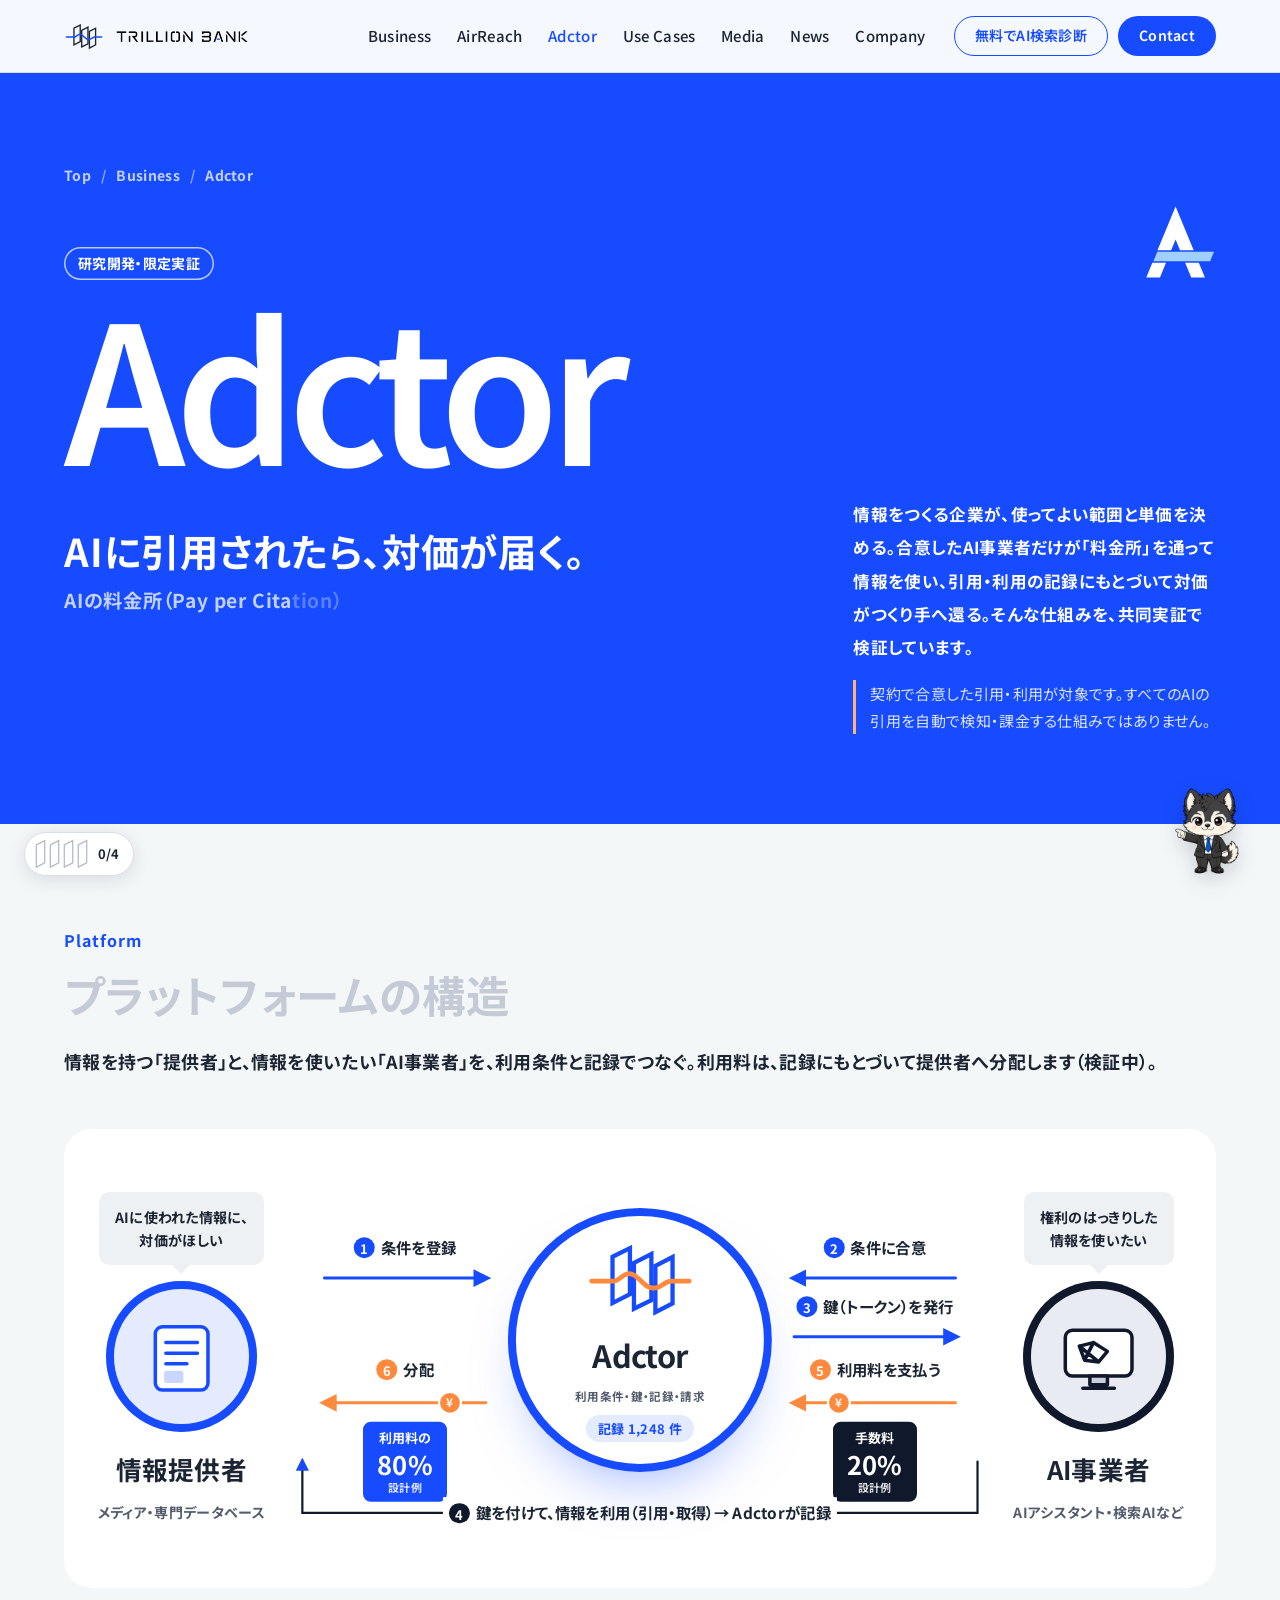
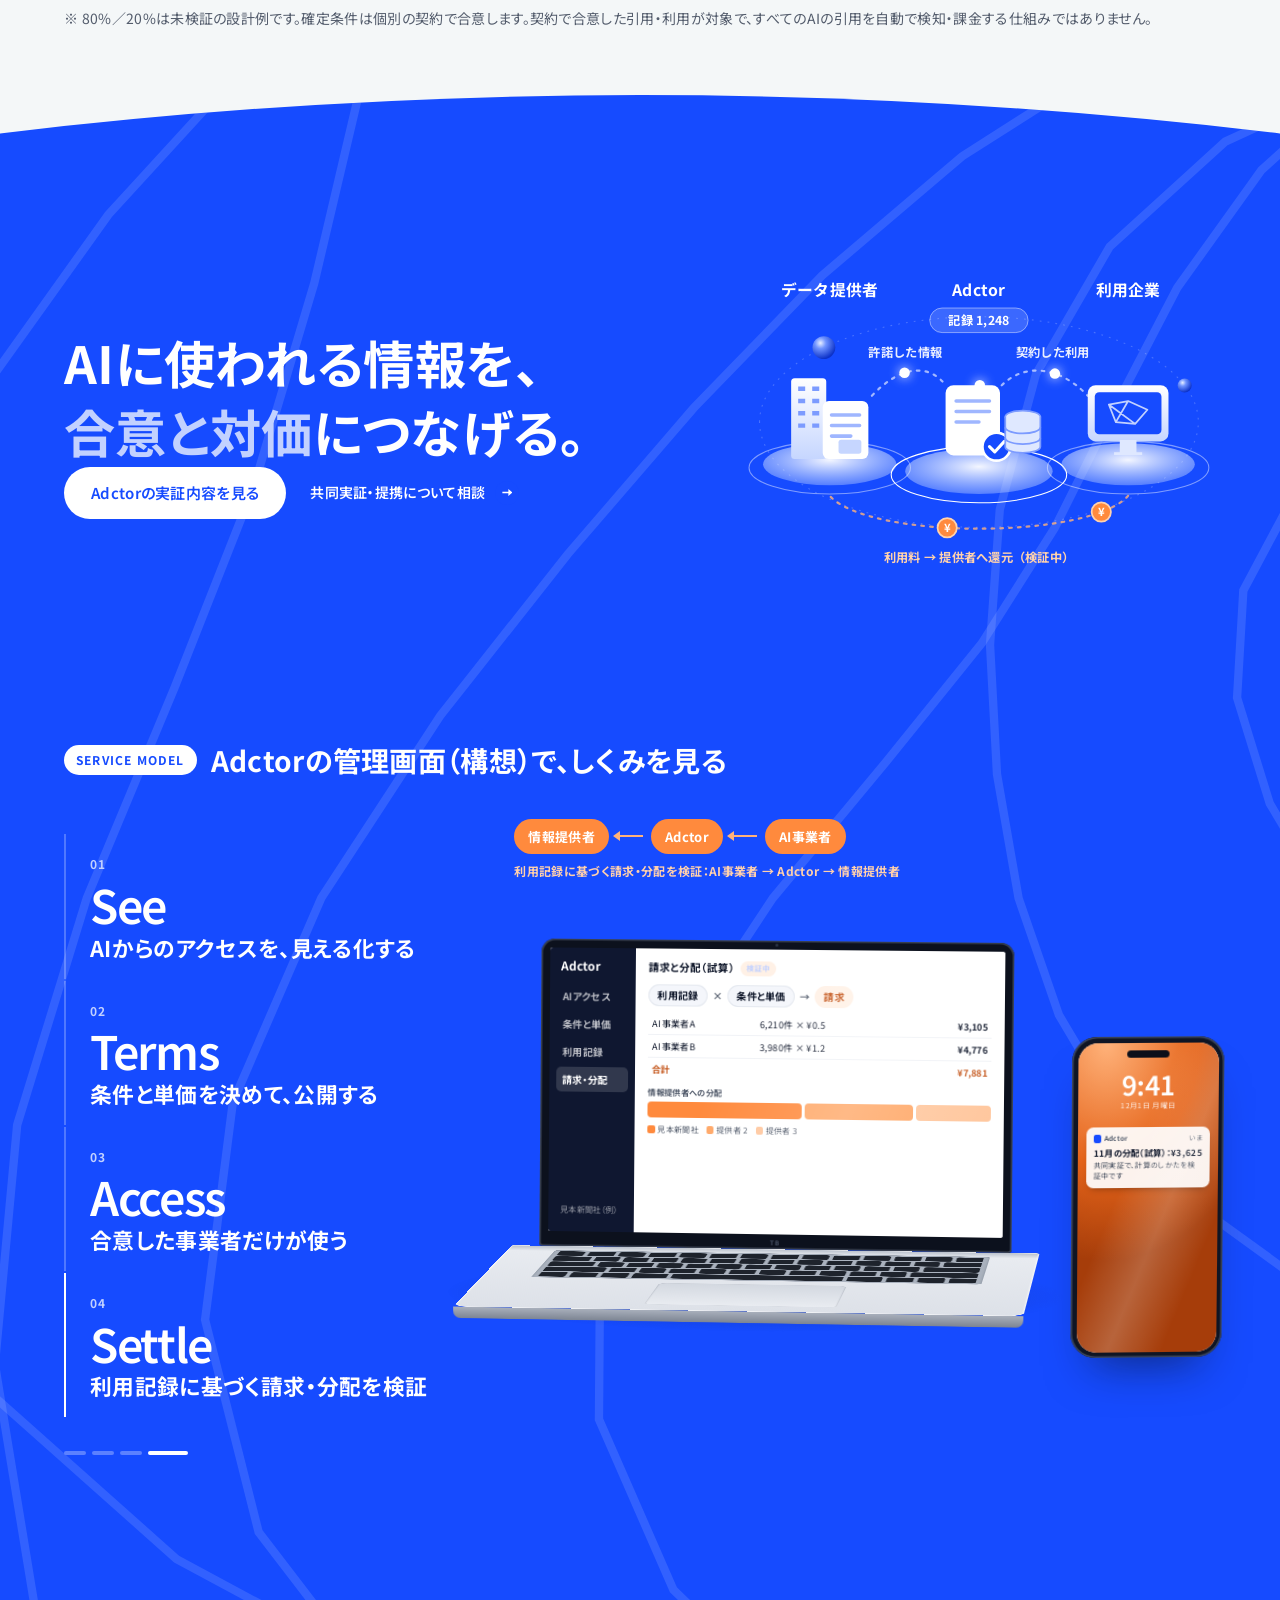
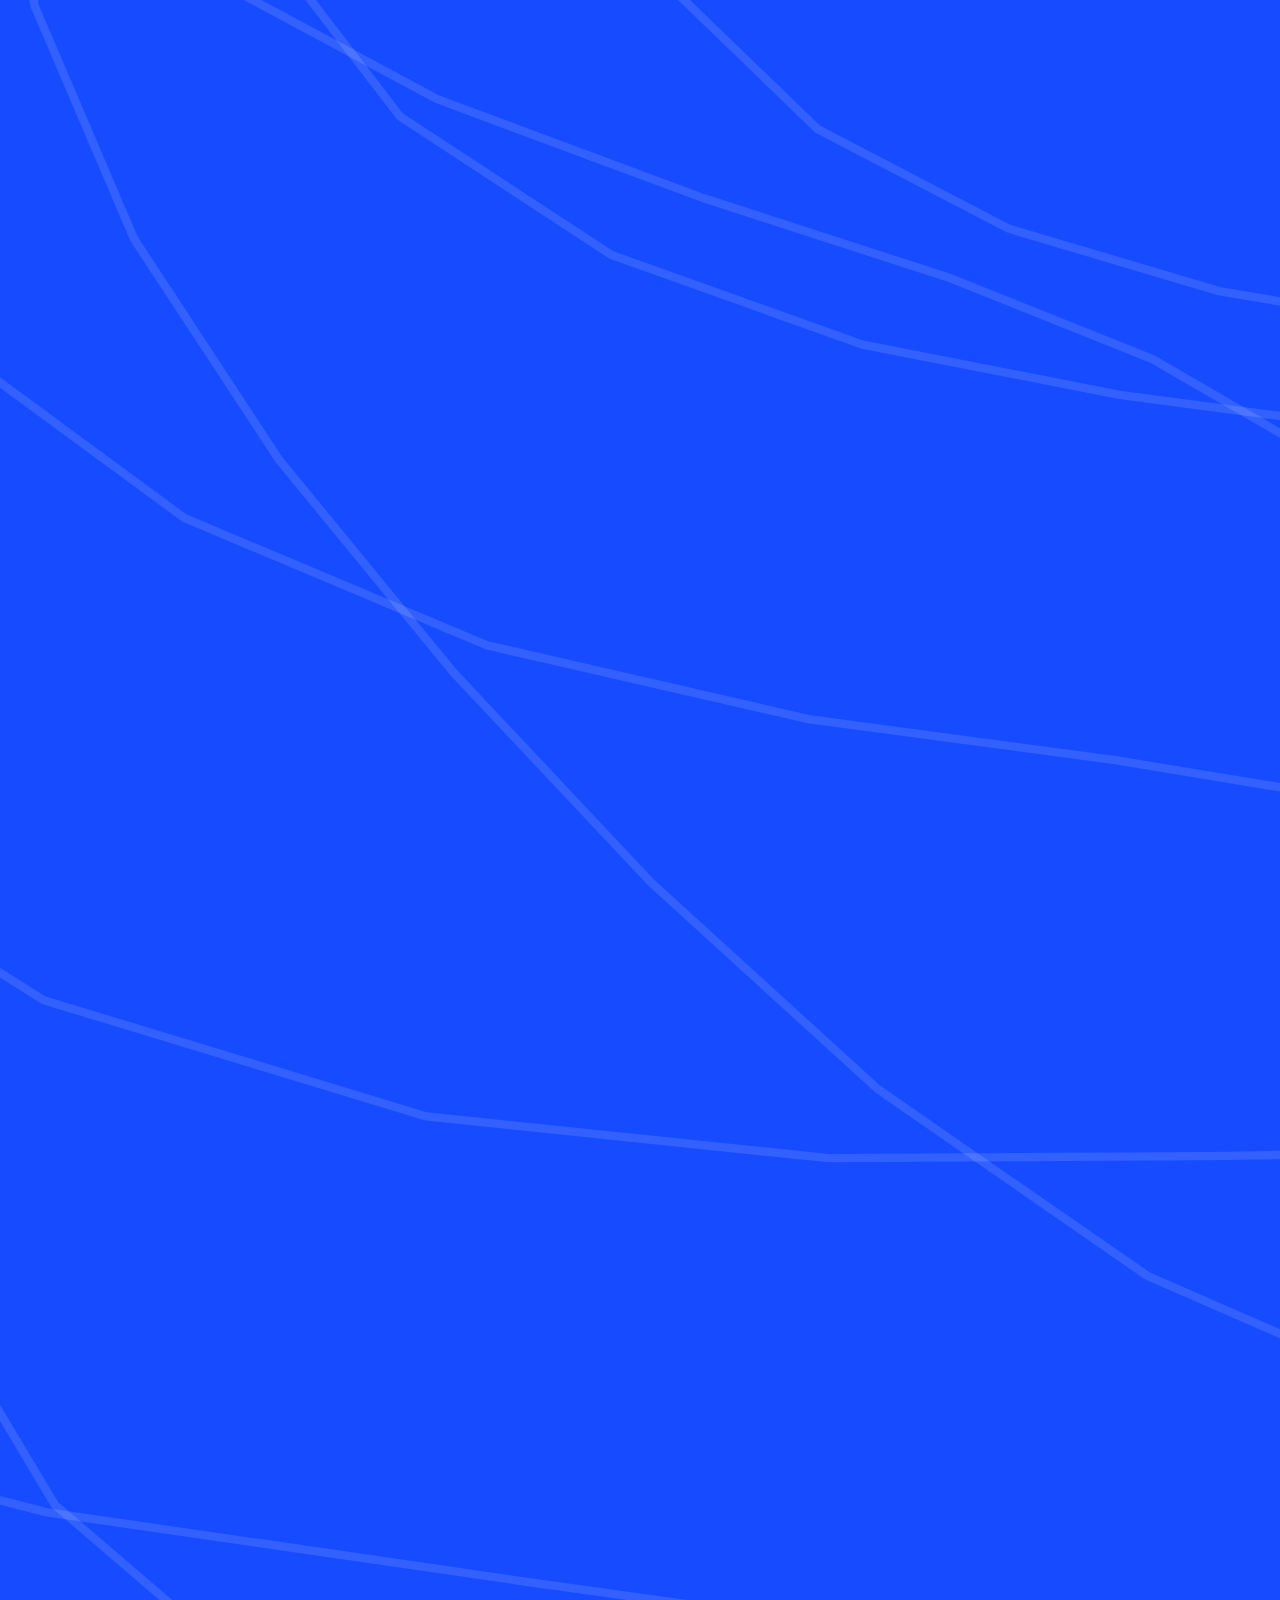
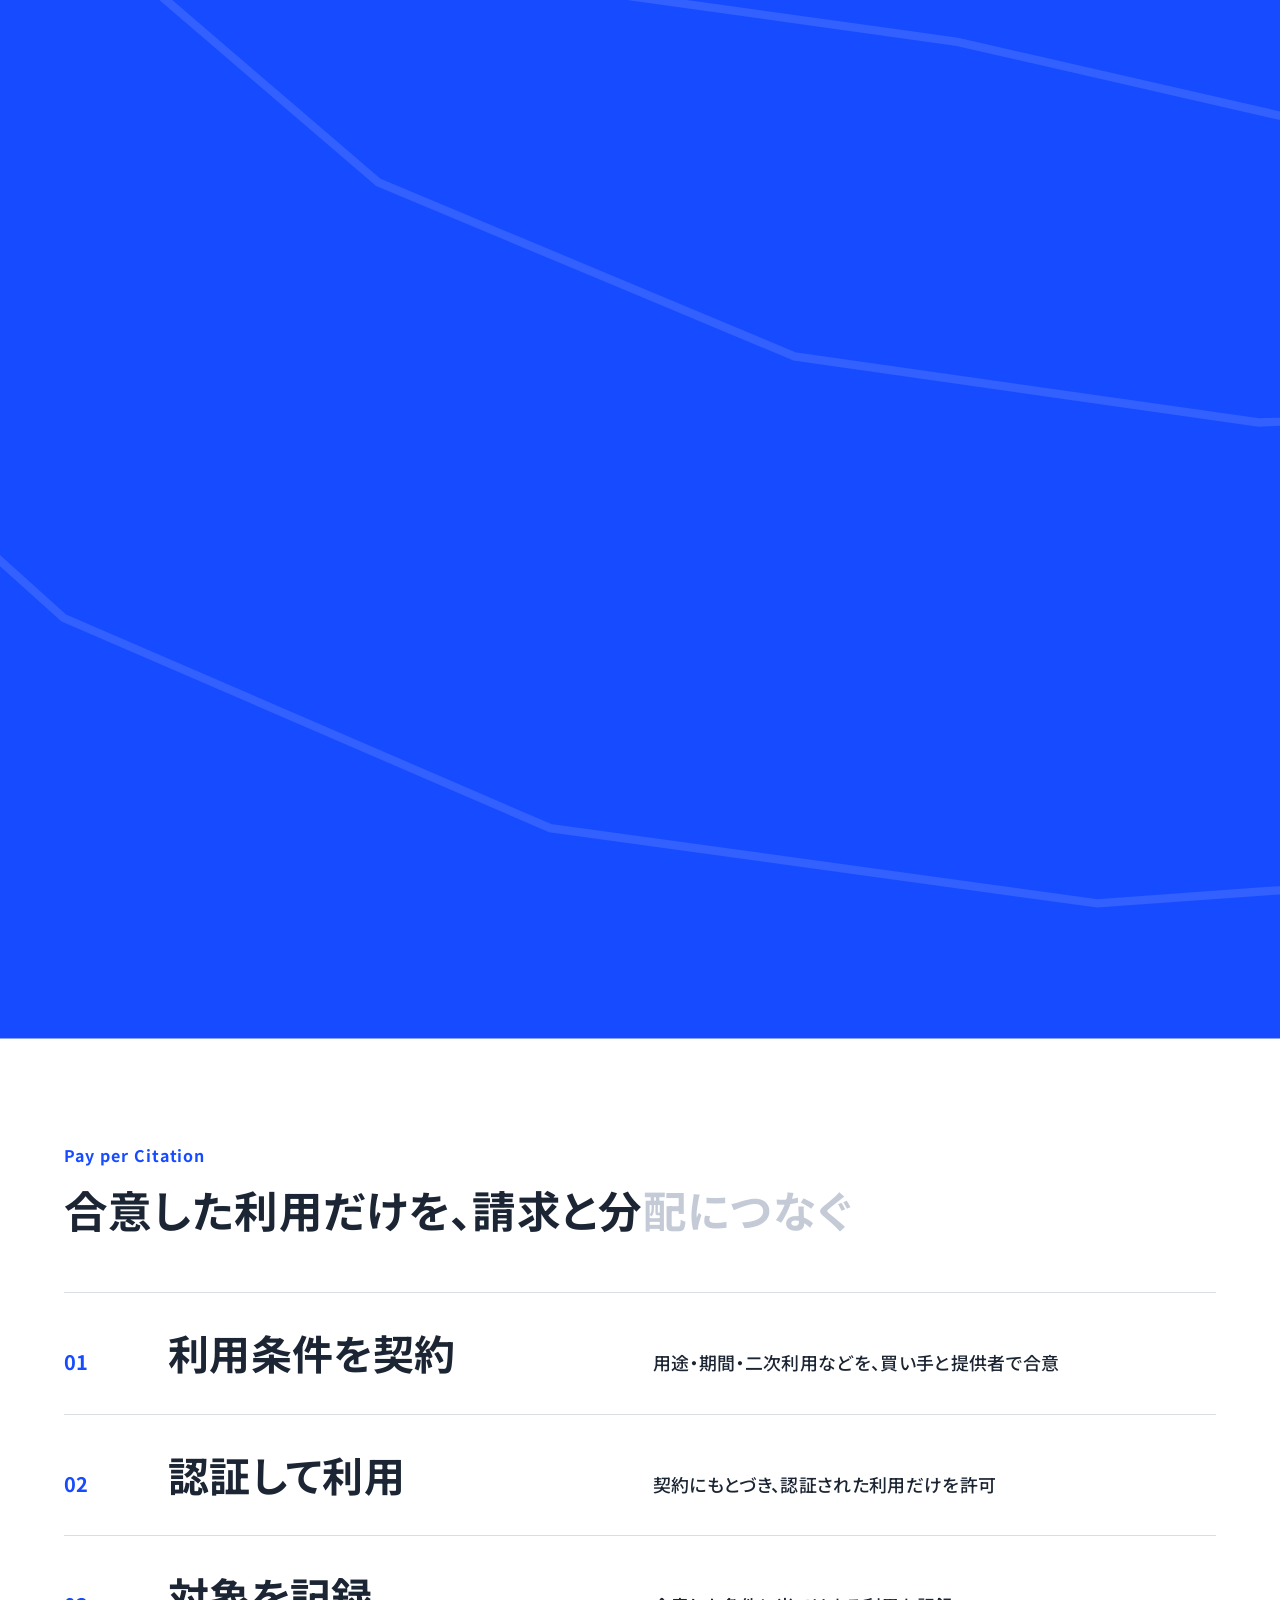
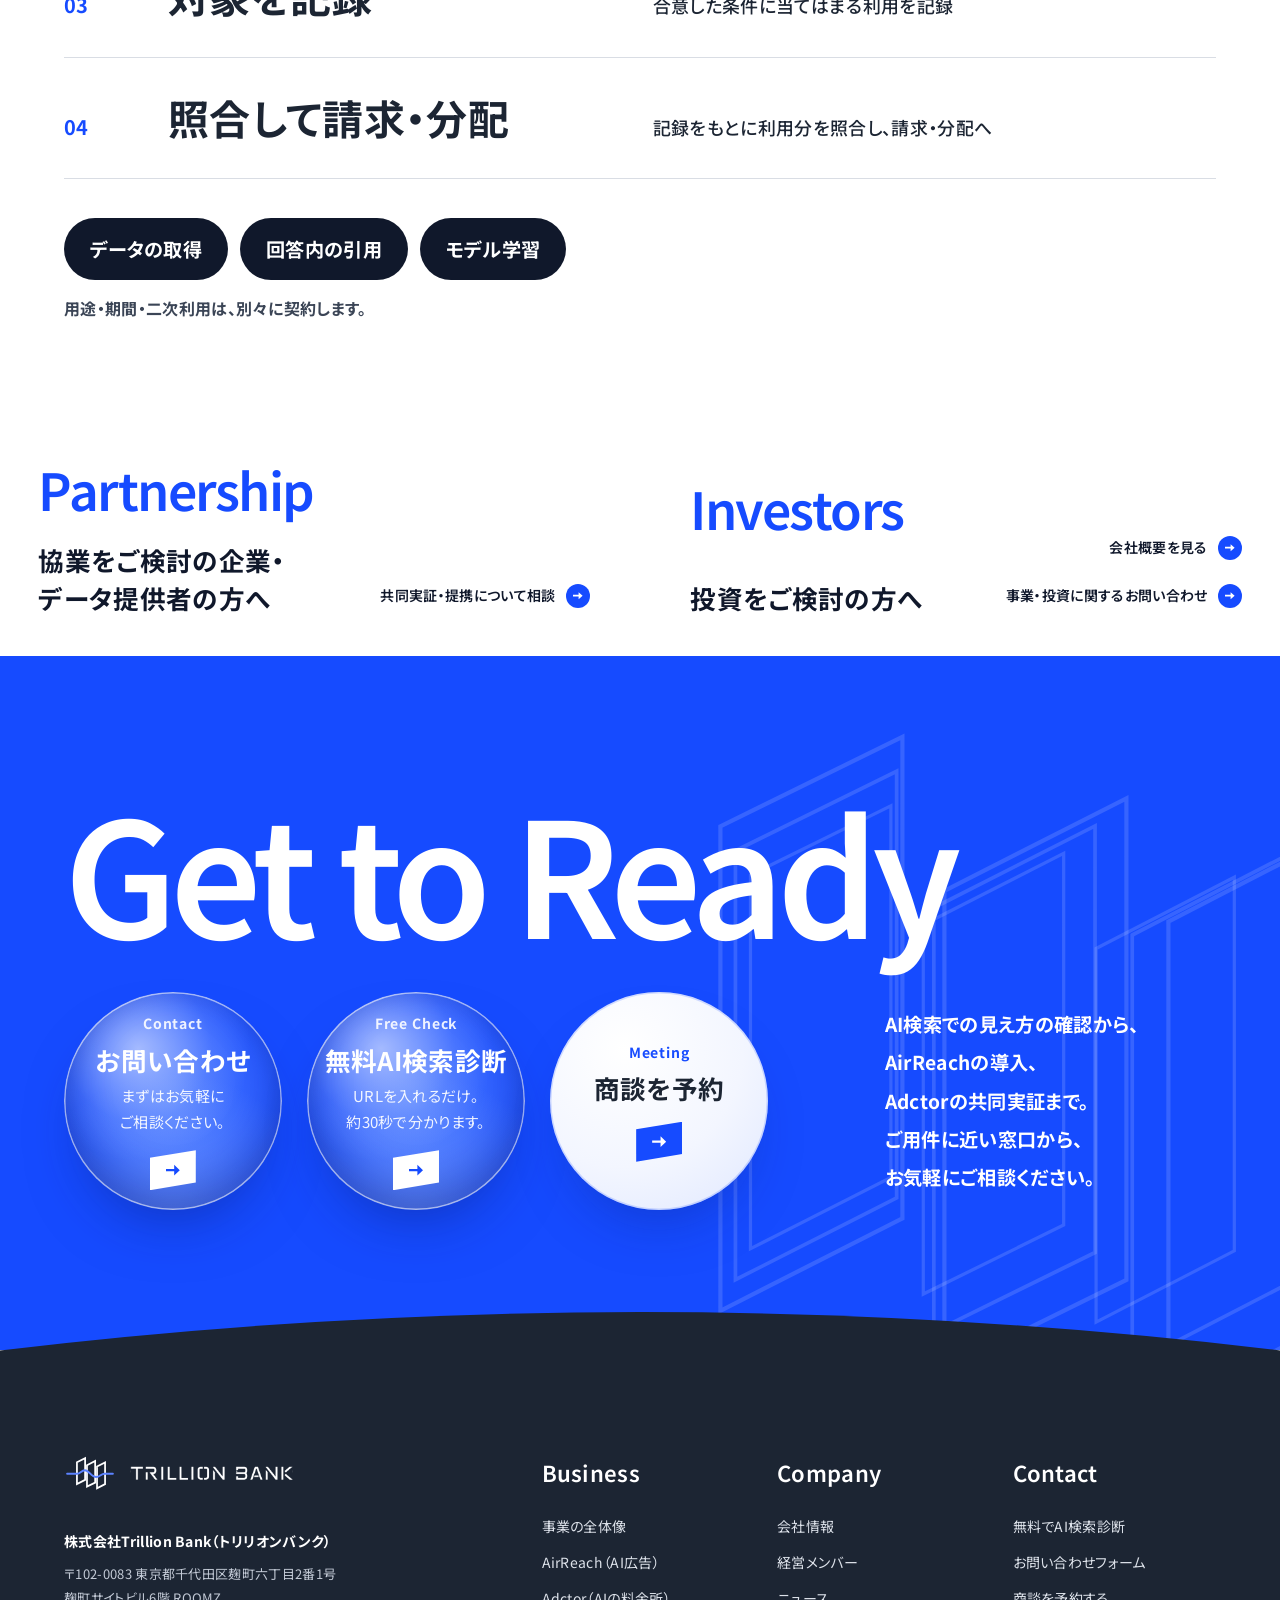
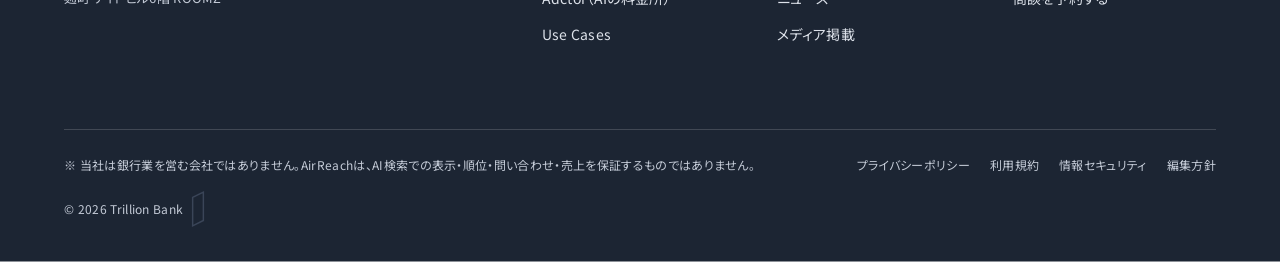
==== adctor.html @ 2e972a2d "Trillion Bank コーポレートサイト（プロトタイプ）を追加 トップと7つの下のページ（Business・AirReach・Adctor・Use Cases・Media・News・Compan" ====
<!doctype html>
<html lang="ja">
<head>
<meta charset="utf-8">
<meta name="viewport" content="width=device-width, initial-scale=1">
<title>Adctor（AIの料金所）｜株式会社Trillion Bank</title>
<meta name="description" content="Adctorは、AIに引用・利用された情報に対価が届く「AIの料金所（Pay per Citation／ペイウォール）」です。研究開発・限定実証の段階で、共同実証のパートナーを募集しています。">
<meta name="theme-color" content="#164bff">
<link rel="icon" href="assets/favicon.png">
<link rel="preconnect" href="https://fonts.googleapis.com">
<link rel="preconnect" href="https://fonts.gstatic.com" crossorigin>
<link rel="stylesheet" href="https://fonts.googleapis.com/css2?family=Google+Sans+Flex:wght@400..700&amp;family=Noto+Sans+JP:wght@400;500;700&amp;display=swap">
<link rel="stylesheet" href="style.css">
<link rel="stylesheet" href="gp-motion.css">
<link rel="stylesheet" href="site.css">
<script>document.documentElement.classList.add('js');</script>
</head>
<body class="page page--adctor">
<!-- このファイルは tools/build_pages.py が pages_src/adctor.html から作ります。直接編集しないでください -->
<!-- SITE:symbols -->
<!-- ロゴシンボルの部品（3枚のフレームと青い線） -->
<svg width="0" height="0" style="position:absolute" aria-hidden="true">
  <defs>
    <g id="tb-frames">
      <path d="M103 74 L168 42 L168 214 L103 247 Z"/>
      <path d="M183 97 L248 64 L248 236 L183 268 Z"/>
      <path d="M263 108 L327 75 L327 248 L263 281 Z"/>
    </g>
    <path id="tb-frame" d="M4 18 L30 5 L30 74 L4 87 Z"/>
    <path id="tb-wave" d="M25 165 H105 C130 165 140 137 166 137 C200 137 216 191 256 191 C286 191 296 165 322 165 H389"/>
  </defs>
</svg>
<!-- /SITE:symbols -->

<a class="skip" href="#main">本文へスキップ</a>

<!-- SITE:header -->
<header class="header" id="header">
  <div class="header__inner">
    <a href="index.html" class="header__logo" aria-label="Trillion Bank トップへ" data-cursor="Top">
      <svg class="header__symbol" viewBox="0 0 414 318" aria-hidden="true">
        <use href="#tb-frames" class="sym-frames"/>
        <path class="sym-wave" pathLength="1" d="M25 165 H105 C130 165 140 137 166 137 C200 137 216 191 256 191 C286 191 296 165 322 165 H389"/>
      </svg>
      <img class="header__wordmark" src="assets/tb-wordmark.webp" alt="" width="2048" height="201">
    </a>
    <nav class="header__nav" aria-label="グローバルナビゲーション">
      <ul>
        <li class="has-mega"><a href="business.html" data-page="business" data-roll>Business</a>
          <div class="mega" id="megaBusiness">
            <div class="mega__inner">
              <p class="mega__lead"><span class="mega__en">Business</span>AIに届く入口と、使われた価値が還る仕組み</p>
              <a class="mega__card" href="airreach.html">
                <span class="mega__thumb mega__thumb--logo" aria-hidden="true"><img src="assets/logos/airreach-symbol.png" alt="" width="145" height="318"></span>
                <span class="mega__body"><span class="mega__state">提供中</span><b>AirReach</b><span>AI広告（AI検索対策）</span></span>
                <i class="mega__go" aria-hidden="true"></i>
              </a>
              <a class="mega__card mega__card--navy" href="adctor.html">
                <span class="mega__thumb mega__thumb--logo" aria-hidden="true"><img src="assets/logos/adctor-symbol-navy.svg" alt="" width="224" height="236"></span>
                <span class="mega__body"><span class="mega__state">研究開発・限定実証</span><b>Adctor</b><span>AIの料金所（Pay per Citation）</span></span>
                <i class="mega__go" aria-hidden="true"></i>
              </a>
              <ul class="mega__links">
                <li><a href="business.html">事業の全体像</a></li>
                <li><a href="usecases.html">立場から探す</a></li>
                <li><a href="#contact">導入・共同実証の相談</a></li>
              </ul>
            </div>
          </div>
        </li>
        <li><a href="airreach.html" data-page="airreach" data-roll>AirReach</a></li>
        <li><a href="adctor.html" data-page="adctor" aria-current="page" data-roll>Adctor</a></li>
        <li><a href="usecases.html" data-page="usecases" data-roll>Use Cases</a></li>
        <li><a href="media.html" data-page="media" data-roll>Media</a></li>
        <li><a href="news.html" data-page="news" data-roll>News</a></li>
        <li><a href="company.html" data-page="company" data-roll>Company</a></li>
      </ul>
    </nav>
    <div class="header__actions">
      <a class="pill pill--ghost magnetic" href="https://trillion-bank.jp/#diagnose" data-cursor="診断へ"><span class="pc-only">無料で</span>AI検索診断</a>
      <a class="pill pill--blue magnetic header__contact" href="#contact" data-cursor="相談する">Contact</a>
      <button type="button" class="header__menu" id="menuButton" aria-expanded="false" aria-controls="drawer" aria-label="メニューを開く"><span></span><span></span></button>
    </div>
  </div>
</header>

<div class="drawer" id="drawer" hidden>
  <nav aria-label="メニュー">
    <a href="index.html" data-page="top"><span>Top</span>トップ</a>
    <a href="business.html" data-page="business"><span>Business</span>事業の全体像</a>
    <a href="airreach.html" data-page="airreach"><span>AirReach</span>AI広告（AI検索対策）</a>
    <a href="adctor.html" data-page="adctor" aria-current="page"><span>Adctor</span>AIの料金所（Pay per Citation）</a>
    <a href="usecases.html" data-page="usecases"><span>Use Cases</span>立場から探す</a>
    <a href="media.html" data-page="media"><span>Media</span>メディア掲載</a>
    <a href="news.html" data-page="news"><span>News</span>ニュース</a>
    <a href="company.html" data-page="company"><span>Company</span>会社情報・経営メンバー</a>
  </nav>
  <div class="drawer__actions">
    <a class="pill pill--white pill--lg" href="https://trillion-bank.jp/#diagnose">無料でAI検索診断</a>
    <a class="pill pill--outline-white pill--lg" href="#contact">お問い合わせ・ご相談</a>
  </div>
</div>
<!-- /SITE:header -->

<main id="main">
<section class="phero phero--navy" aria-labelledby="ph-title">
  <div class="phero__inner">
    <nav class="crumbs" aria-label="現在地"><ol><li><a href="index.html">Top</a></li><li><a href="business.html">Business</a></li><li><span aria-current="page">Adctor</span></li></ol></nav>
    <p class="phero__tag">研究開発・限定実証</p>
    <p class="phero__logo" aria-hidden="true"><img src="assets/logos/adctor-symbol-white.svg" alt="" width="224" height="236"></p>
    <p class="phero__en" aria-hidden="true">Adctor</p>
    <h1 class="phero__title" id="ph-title"><span class="nb">AIに引用されたら、</span><span class="nb">対価が届く。</span><span class="phero__sub">AIの料金所（Pay per Citation）</span></h1>
    <p class="phero__lead">情報をつくる企業が、使ってよい範囲と単価を決める。合意したAI事業者だけが「料金所」を通って情報を使い、引用・利用の記録にもとづいて対価がつくり手へ還る。そんな仕組みを、共同実証で検証しています。</p>
    <p class="phero__note">契約で合意した引用・利用が対象です。すべてのAIの引用を自動で検知・課金する仕組みではありません。</p>
  </div>
</section>

<section class="pfm" aria-labelledby="pfm-title">
  <div class="pfm__inner">
    <h2 class="sec-h" id="pfm-title"><span class="sec-h__en" aria-hidden="true">Platform</span><span class="sec-h__ja">プラットフォームの構造</span></h2>
    <p class="pfm__lead">情報を持つ「提供者」と、情報を使いたい「AI事業者」を、利用条件と記録でつなぐ。利用料は、記録にもとづいて提供者へ分配します（検証中）。</p>
    <div class="pfm__fig" role="img" aria-label="提供者が利用条件を登録し、AI事業者が条件に合意して鍵を受け取る。AI事業者は鍵を付けて情報を利用し、Adctorが記録する。利用料はAI事業者からAdctorへ支払われ、手数料を除いて提供者へ分配される。">
      <div class="pfm__side pfm__side--l">
        <p class="pfm__wish">AIに使われた情報に、<br>対価がほしい</p>
        <div class="pfm__ava pfm__ava--l"><svg viewBox="0 0 120 120" aria-hidden="true"><rect x="30" y="26" width="60" height="72" rx="8"/><path d="M42 44 H78 M42 56 H78 M42 68 H66"/><rect x="40" y="76" width="22" height="14" rx="3" class="f"/></svg></div>
        <p class="pfm__who">情報提供者</p>
        <p class="pfm__whos">メディア・専門データベース</p>
      </div>
      <div class="pfm__mid">
        <svg class="pfm__arrows" viewBox="0 0 1000 520" aria-hidden="true">
          <defs>
            <marker id="pfA" viewBox="0 0 10 10" refX="7" refY="5" markerWidth="6" markerHeight="6" orient="auto"><path d="M0 0 L10 5 L0 10 Z" fill="#164bff"/></marker>
            <marker id="pfO" viewBox="0 0 10 10" refX="7" refY="5" markerWidth="6" markerHeight="6" orient="auto"><path d="M0 0 L10 5 L0 10 Z" fill="#ff8a3d"/></marker>
          </defs>
          <path class="pf-a" style="--i:0" d="M70 150 H290" marker-end="url(#pfA)"/>
          <path class="pf-a" style="--i:1" d="M930 150 H710" marker-end="url(#pfA)"/>
          <path class="pf-a" style="--i:2" d="M710 230 H930" marker-end="url(#pfA)"/>
          <path class="pf-a pf-a--o" style="--i:4" d="M930 320 H710" marker-end="url(#pfO)"/>
          <path class="pf-a pf-a--o" style="--i:5" d="M290 320 H70" marker-end="url(#pfO)"/>
          <path class="pf-a pf-a--loop" style="--i:3" d="M960 400 V470 H40 V400" marker-end="url(#pfA)"/>
          <g class="pf-coin" style="--i:4"><circle r="15"/><text y="5">¥</text><animateMotion dur="2.4s" repeatCount="indefinite" path="M930 320 H710"/></g>
          <g class="pf-coin" style="--i:5"><circle r="15"/><text y="5">¥</text><animateMotion dur="2.4s" begin="-1.2s" repeatCount="indefinite" path="M290 320 H70"/></g>
        </svg>
        <p class="pf-l" style="--i:0;left:18%;top:21%"><b>1</b>条件を登録</p>
        <p class="pf-l" style="--i:1;left:82%;top:21%"><b>2</b>条件に合意</p>
        <p class="pf-l" style="--i:2;left:82%;top:36.5%"><b>3</b>鍵（トークン）を発行</p>
        <p class="pf-l pf-l--o" style="--i:4;left:82%;top:53%"><b>5</b>利用料を支払う</p>
        <p class="pf-l pf-l--o" style="--i:5;left:18%;top:53%"><b>6</b>分配</p>
        <p class="pf-tag" style="--i:5;left:18%;top:77%">利用料の<br><b>80%</b><small>設計例</small></p>
        <p class="pf-tag pf-tag--n" style="--i:4;left:82%;top:77%">手数料<br><b>20%</b><small>設計例</small></p>
        <p class="pf-l pf-l--loop" style="--i:3;left:50%;top:90.5%"><b>4</b>鍵を付けて、情報を利用（引用・取得）→ Adctorが記録</p>
        <div class="pfm__core">
          <svg viewBox="0 0 414 318" aria-hidden="true"><use href="#tb-frames" class="f"/><use href="#tb-wave" class="w"/></svg>
          <b>Adctor</b>
          <span>利用条件・鍵・記録・請求</span>
          <i class="pfm__count">記録 <em>1,248</em> 件</i>
        </div>
      </div>
      <div class="pfm__side pfm__side--r">
        <p class="pfm__wish">権利のはっきりした<br>情報を使いたい</p>
        <div class="pfm__ava pfm__ava--r"><svg viewBox="0 0 120 120" aria-hidden="true"><rect x="22" y="30" width="76" height="52" rx="8"/><path d="M38 48 L54 44 L70 54 L60 66 L44 64 Z M38 48 L60 66 M54 44 L44 64"/><path d="M50 82 H70 V92 H50 Z M42 96 H78" class="s"/></svg></div>
        <p class="pfm__who">AI事業者</p>
        <p class="pfm__whos">AIアシスタント・検索AIなど</p>
      </div>
    </div>
    <p class="pfm__note">※ 80%／20%は未検証の設計例です。確定条件は個別の契約で合意します。契約で合意した引用・利用が対象で、すべてのAIの引用を自動で検知・課金する仕組みではありません。</p>
  </div>
</section>

<div class="bz">
<article class="bz-band bz-band--blue" id="adctor" aria-labelledby="adctor-title" data-curve>
    <svg class="bz-band__contour" viewBox="0 0 800 600" preserveAspectRatio="xMidYMid slice" aria-hidden="true"><path d="M704.5 120.0 L702.7 128.7 L699.7 137.1 L695.4 145.0 L689.4 152.1 L681.6 157.8 L672.1 161.7 L661.8 163.6 L651.7 164.0 L642.7 163.8 L634.8 164.3 L627.6 166.1 L620.0 169.4 L611.2 173.3 L601.1 176.6 L590.0 178.0 L578.9 176.9 L569.0 173.2 L560.8 167.4 L554.2 160.4 L548.9 152.8 L544.5 145.0 L540.9 136.9 L538.7 128.6 L538.4 120.0 L540.6 111.6 L545.2 104.0 L551.6 97.3 L558.6 91.6 L565.4 86.5 L571.7 81.4 L577.7 75.9 L584.2 70.5 L591.8 65.6 L600.7 62.3 L610.3 61.1 L620.0 62.2 L629.1 65.0 L637.3 68.3 L645.2 71.4 L653.4 73.7 L662.5 75.7 L672.5 78.0 L682.7 81.5 L691.8 86.8 L698.9 93.9 L703.2 102.2 L704.9 111.1 Z"/><path d="M746.0 120.0 L741.9 132.8 L735.4 144.7 L728.5 155.9 L722.0 167.1 L715.8 178.8 L708.6 190.9 L699.1 202.4 L686.3 211.9 L670.6 217.8 L653.3 219.5 L636.0 217.3 L620.0 212.6 L605.7 206.9 L592.8 201.3 L580.5 196.2 L568.7 191.1 L557.3 185.4 L547.0 178.4 L538.1 170.3 L530.7 161.3 L523.7 151.9 L516.3 142.2 L507.8 131.8 L498.6 120.0 L490.5 106.4 L485.8 91.2 L486.7 75.8 L494.1 61.9 L507.4 50.9 L524.5 43.6 L543.1 39.8 L560.9 38.2 L577.2 37.3 L592.0 36.4 L606.1 35.2 L620.0 34.6 L634.0 35.2 L647.5 37.8 L660.3 42.2 L672.1 47.8 L683.5 53.8 L695.2 59.8 L707.7 66.2 L720.5 73.6 L732.4 82.8 L741.5 94.0 L746.2 106.7 Z"/><path d="M788.1 120.0 L790.8 138.0 L788.1 156.0 L779.7 172.9 L766.9 187.9 L751.6 200.8 L735.7 212.6 L719.8 224.1 L703.5 235.8 L685.6 246.8 L665.4 255.4 L643.0 259.5 L620.0 257.7 L598.6 250.1 L580.4 238.3 L565.7 224.9 L553.4 212.2 L541.6 201.8 L528.4 193.3 L513.4 185.5 L497.3 176.7 L482.1 165.7 L469.4 152.3 L460.2 136.8 L454.4 120.0 L451.3 102.2 L450.3 83.6 L451.7 64.2 L456.9 44.7 L467.5 26.4 L484.1 11.3 L506.1 1.2 L531.4 -2.7 L557.2 -1.3 L581.0 3.4 L601.7 8.8 L620.0 12.7 L637.4 14.1 L655.5 14.0 L674.8 14.2 L694.5 16.8 L713.1 22.9 L729.3 32.5 L742.6 44.8 L753.5 58.4 L763.2 72.5 L772.6 87.3 L781.4 103.0 Z"/><path d="M843.8 120.0 L844.2 143.6 L835.3 166.2 L817.6 185.5 L794.0 200.4 L768.5 211.1 L744.3 219.4 L722.9 227.3 L703.8 236.2 L685.4 246.2 L665.6 256.3 L643.8 264.6 L620.0 270.1 L594.9 272.5 L569.0 272.4 L542.0 270.7 L513.3 267.8 L483.2 262.7 L452.9 253.7 L425.5 239.4 L404.8 219.4 L394.1 194.9 L394.3 168.4 L404.0 142.8 L419.1 120.0 L435.3 100.5 L449.1 83.4 L459.6 66.8 L468.1 49.8 L477.2 32.3 L489.3 15.4 L505.6 0.7 L525.5 -10.9 L547.7 -19.6 L571.0 -26.4 L594.9 -32.4 L620.0 -38.1 L646.8 -42.8 L675.1 -44.6 L703.6 -41.5 L730.2 -32.7 L752.8 -18.4 L770.7 -0.5 L784.9 18.8 L797.4 38.1 L810.1 57.0 L823.5 76.4 L835.7 97.3 Z"/><path d="M871.1 120.0 L869.4 146.3 L860.1 171.5 L843.7 194.1 L822.9 213.7 L800.5 230.8 L778.3 246.7 L756.6 262.5 L734.1 278.1 L709.1 292.0 L681.0 302.1 L650.7 306.7 L620.0 305.4 L590.4 299.9 L562.1 292.9 L533.7 286.7 L503.0 282.1 L468.9 277.6 L432.0 270.4 L395.9 257.5 L365.5 237.6 L345.2 211.1 L337.5 180.6 L341.5 149.3 L354.2 120.0 L371.3 93.8 L389.6 70.6 L407.7 49.6 L426.2 30.5 L446.3 13.4 L468.8 -0.9 L493.3 -12.1 L518.4 -20.7 L543.0 -28.8 L567.0 -38.3 L591.9 -50.7 L620.0 -65.1 L652.7 -78.9 L689.6 -87.9 L728.1 -88.7 L764.0 -79.5 L793.7 -61.1 L815.5 -36.4 L830.3 -9.1 L840.7 18.1 L849.6 43.9 L858.5 68.9 L866.5 94.0 Z"/><path d="M922.2 120.0 L924.4 152.1 L920.0 184.3 L906.8 215.0 L884.6 242.2 L855.6 264.6 L823.3 282.6 L790.5 297.8 L758.4 311.8 L726.3 325.2 L692.7 336.9 L656.9 344.3 L620.0 344.8 L584.3 337.2 L552.1 322.9 L524.2 305.0 L499.2 287.3 L473.7 272.5 L444.2 260.7 L409.3 249.4 L370.8 235.1 L333.4 215.0 L303.0 187.9 L284.3 155.4 L279.2 120.0 L286.2 84.8 L302.1 51.9 L323.6 21.8 L348.5 -5.4 L376.6 -29.4 L408.5 -49.2 L444.4 -63.1 L482.9 -70.0 L521.5 -70.2 L557.6 -66.3 L590.0 -62.0 L620.0 -60.8 L650.3 -64.4 L684.1 -71.5 L722.7 -78.4 L764.7 -80.5 L806.2 -74.1 L842.6 -58.1 L870.6 -33.8 L889.5 -4.5 L901.5 26.7 L909.8 57.9 L916.6 88.8 Z"/><path d="M943.6 120.0 L934.1 153.1 L917.3 183.7 L893.1 210.5 L863.7 232.5 L833.2 250.9 L805.3 268.2 L781.4 288.3 L759.9 313.8 L736.4 344.7 L706.3 377.7 L667.2 406.9 L620.0 426.4 L568.6 432.3 L518.2 424.0 L472.9 404.2 L434.2 377.4 L401.6 347.7 L373.2 317.5 L348.1 286.9 L327.3 255.2 L313.0 221.7 L307.3 187.0 L310.5 152.6 L320.5 120.0 L333.1 89.8 L344.5 60.9 L353.2 31.6 L360.6 0.2 L370.8 -33.0 L388.1 -65.5 L415.1 -93.7 L451.0 -114.2 L492.8 -125.7 L536.3 -129.9 L578.8 -130.4 L620.0 -131.1 L661.8 -133.8 L706.3 -137.8 L754.4 -139.5 L803.8 -134.7 L850.4 -120.2 L889.4 -95.5 L917.9 -62.8 L935.5 -25.7 L944.4 12.5 L947.8 49.7 L947.5 85.5 Z"/><path d="M1001.9 120.0 L1011.0 161.2 L1008.8 203.3 L997.7 245.2 L980.0 286.3 L956.5 326.6 L926.1 364.8 L886.8 398.2 L838.2 422.4 L782.3 433.5 L723.8 430.0 L668.4 413.9 L620.0 390.6 L579.4 366.9 L543.6 348.3 L507.8 336.6 L468.3 330.1 L424.2 324.2 L378.0 313.6 L334.5 295.3 L298.2 268.6 L271.2 235.6 L252.7 198.7 L240.1 160.0 L231.1 120.0 L225.7 78.5 L226.3 35.6 L236.6 -7.0 L259.5 -46.5 L294.6 -79.8 L338.7 -105.0 L387.0 -122.9 L435.1 -136.2 L481.0 -148.4 L525.7 -161.5 L571.5 -174.8 L620.0 -184.7 L670.5 -186.6 L719.5 -177.1 L762.8 -155.8 L797.3 -125.7 L823.3 -92.0 L844.2 -59.4 L865.2 -30.5 L890.4 -4.9 L920.5 20.4 L952.6 48.7 L981.5 81.9 Z"/><path d="M1112.9 120.0 L1114.0 172.0 L1095.3 221.9 L1062.4 266.6 L1021.5 305.4 L977.0 339.1 L930.4 368.3 L881.2 392.3 L828.7 409.1 L773.8 417.0 L719.0 415.7 L667.3 407.6 L620.0 397.3 L575.7 389.3 L530.8 386.2 L481.7 387.0 L427.1 387.3 L369.3 381.3 L314.3 364.6 L268.6 335.7 L236.7 297.0 L218.9 252.9 L211.2 207.6 L207.9 163.4 L204.5 120.0 L200.3 75.8 L198.3 29.6 L204.2 -17.8 L222.7 -63.5 L255.3 -103.8 L300.1 -135.9 L352.1 -159.3 L406.7 -175.6 L460.8 -187.6 L513.8 -196.9 L566.8 -203.2 L620.0 -204.0 L672.1 -196.3 L720.1 -178.9 L761.5 -153.3 L795.9 -123.7 L826.1 -94.9 L857.8 -70.2 L896.1 -49.5 L943.4 -29.4 L996.8 -4.9 L1048.8 28.1 L1090.1 70.5 Z"/><path d="M1046.4 120.0 L1043.8 164.6 L1039.9 210.0 L1034.2 257.3 L1022.9 306.1 L1001.2 354.0 L966.1 396.9 L918.3 431.0 L861.6 454.7 L801.1 469.7 L740.6 479.9 L680.8 489.4 L620.0 499.8 L556.0 508.8 L488.9 511.5 L422.2 502.0 L362.4 477.0 L315.9 437.1 L286.1 387.1 L271.6 333.9 L266.5 283.3 L263.5 238.1 L256.9 197.8 L245.4 159.5 L231.8 120.0 L221.4 78.0 L218.7 34.0 L225.6 -10.7 L240.7 -55.2 L261.9 -99.8 L287.8 -145.8 L319.4 -193.4 L359.8 -240.6 L411.7 -282.2 L475.5 -311.5 L547.2 -322.4 L620.0 -312.6 L686.6 -284.8 L742.5 -245.6 L787.5 -203.6 L825.8 -165.2 L862.7 -133.0 L901.8 -105.4 L942.9 -78.2 L982.2 -47.3 L1014.2 -10.6 L1035.3 31.0 L1045.0 75.2 Z"/><path d="M1092.8 120.0 L1056.6 166.0 L1023.3 206.4 L997.4 245.1 L977.9 285.3 L959.4 328.4 L935.8 372.7 L903.0 415.0 L860.0 452.6 L808.7 484.5 L751.3 511.9 L688.5 536.5 L620.0 558.5 L545.1 574.9 L465.7 580.6 L387.1 569.8 L317.2 539.6 L263.7 491.5 L230.8 431.3 L216.9 367.4 L214.9 307.1 L215.5 254.0 L211.3 207.6 L199.9 164.3 L184.7 120.0 L173.0 72.9 L171.5 23.9 L184.0 -24.5 L209.5 -69.6 L244.1 -110.8 L283.3 -149.4 L325.1 -187.5 L370.4 -225.8 L422.0 -262.4 L481.8 -292.6 L549.0 -311.2 L620.0 -315.1 L689.9 -304.5 L755.1 -283.5 L815.5 -257.7 L873.6 -231.3 L932.3 -205.6 L992.5 -178.0 L1050.5 -144.3 L1099.0 -101.2 L1129.7 -48.9 L1137.5 9.1 L1123.0 67.0 Z"/><path d="M1226.9 120.0 L1248.1 186.2 L1241.5 253.2 L1210.1 315.5 L1161.5 370.1 L1103.5 416.8 L1041.1 456.8 L975.8 490.9 L907.1 517.8 L834.5 534.4 L760.0 538.1 L687.3 529.1 L620.0 510.6 L559.3 488.9 L502.8 469.9 L445.6 456.8 L383.2 448.1 L314.8 438.2 L244.6 420.3 L180.6 389.7 L131.1 345.8 L100.8 292.0 L88.6 233.9 L88.3 176.0 L91.8 120.0 L93.6 64.6 L93.5 7.1 L96.5 -53.5 L110.0 -115.5 L140.3 -174.5 L188.8 -224.9 L252.5 -263.1 L325.0 -288.7 L400.3 -304.2 L474.9 -313.2 L547.9 -317.9 L620.0 -317.4 L690.5 -308.7 L756.8 -288.6 L814.7 -256.1 L861.2 -214.2 L896.8 -168.6 L926.8 -125.5 L959.5 -88.4 L1002.2 -56.5 L1057.4 -24.9 L1120.5 12.7 L1181.1 60.9 Z"/></svg>
    <div class="bz-wrap">
      <header class="bz-svc-head">
        <div>
          <p class="bz-en bz-en--md" aria-hidden="true">Ad<span>ctor</span></p>
          <h3 class="bz-svc-title" id="adctor-title"><span class="sr">Adctor：</span><span class="nb">AIに使われる情報を、</span><span class="nb"><em>合意と対価</em>に</span><span class="nb">つなげる。</span></h3>
          <div class="bz-cta">
            <a class="pill pill--white pill--lg magnetic" href="https://trillion-bank.jp/trillionbank/business/pay-per-crawl/" data-cursor="実証内容">Adctorの実証内容を見る</a>
            <a class="more" href="https://trillion-bank.jp/trillionbank/contact/" data-cursor="相談する">共同実証・提携について相談<i aria-hidden="true"></i></a>
          </div>
        </div>
        <div class="mg adx" aria-hidden="true">
          <svg viewBox="0 0 540 340">
            <defs>
              <radialGradient id="adxPf" cx=".5" cy=".4" r=".6"><stop offset="0" stop-color="#fff" stop-opacity=".95"/><stop offset="1" stop-color="#cfe0ff" stop-opacity=".35"/></radialGradient>
              <linearGradient id="adxGl" x1="0" y1="0" x2="0" y2="1"><stop offset="0" stop-color="#fff"/><stop offset="1" stop-color="#c6d6ff"/></linearGradient>
              <radialGradient id="adxBall" cx=".35" cy=".3" r=".7"><stop offset="0" stop-color="#e6eeff"/><stop offset=".35" stop-color="#6f93ff"/><stop offset="1" stop-color="#0d33c9"/></radialGradient>
              <radialGradient id="adxGold" cx=".35" cy=".3" r=".7"><stop offset="0" stop-color="#fff1d6"/><stop offset=".4" stop-color="#ffb04d"/><stop offset="1" stop-color="#c46a12"/></radialGradient>
            </defs>
            <path class="adx-orbit" d="M20 170 A250 120 0 1 1 520 170 A250 120 0 1 1 20 170"/>
            <circle r="13" fill="url(#adxBall)"><animateMotion dur="22s" repeatCount="indefinite" path="M20 170 A250 120 0 1 1 520 170 A250 120 0 1 1 20 170"/></circle>
            <circle r="8" fill="url(#adxBall)"><animateMotion dur="22s" begin="-8s" repeatCount="indefinite" path="M20 170 A250 120 0 1 1 520 170 A250 120 0 1 1 20 170"/></circle>
            <circle r="7" fill="url(#adxGold)"><animateMotion dur="22s" begin="-15s" repeatCount="indefinite" path="M20 170 A250 120 0 1 1 520 170 A250 120 0 1 1 20 170"/></circle>
            <g class="adx-pf"><ellipse cx="100" cy="222" rx="92" ry="30" class="adx-ring"/><ellipse cx="100" cy="218" rx="76" ry="24" fill="url(#adxPf)"/></g>
            <g class="adx-pf adx-pf--c"><ellipse cx="270" cy="230" rx="100" ry="32" class="adx-ring"/><ellipse cx="270" cy="226" rx="84" ry="26" fill="url(#adxPf)"/></g>
            <g class="adx-pf"><ellipse cx="440" cy="222" rx="92" ry="30" class="adx-ring"/><ellipse cx="440" cy="218" rx="76" ry="24" fill="url(#adxPf)"/></g>
            <g class="adx-ico adx-bob">
              <rect x="56" y="120" width="40" height="92" rx="4" fill="url(#adxGl)"/>
              <path class="adx-win" d="M64 132 h8 M80 132 h8 M64 146 h8 M80 146 h8 M64 160 h8 M80 160 h8 M64 174 h8 M80 174 h8"/>
              <rect x="92" y="146" width="52" height="66" rx="7" fill="#fff"/>
              <path class="adx-ln" d="M102 162 h32 M102 174 h32 M102 186 h22"/>
              <rect x="110" y="190" width="26" height="16" rx="3" class="adx-img"/>
            </g>
            <g class="adx-ico adx-bob" style="animation-delay:-1s">
              <rect x="232" y="128" width="62" height="80" rx="9" fill="#fff"/>
              <path class="adx-ln" d="M244 146 h38 M244 158 h38 M244 170 h26"/>
              <circle cx="290" cy="198" r="16" class="adx-ok"/><path d="M282 198 l6 6 l11 -12" class="adx-chk"/>
              <g class="adx-db"><ellipse cx="320" cy="164" rx="20" ry="7"/><path d="M300 164 v34 a20 7 0 0 0 40 0 v-34"/><path class="adx-band" d="M300 176 a20 7 0 0 0 40 0 M300 188 a20 7 0 0 0 40 0"/></g>
            </g>
            <g class="adx-ico adx-bob" style="animation-delay:-2s">
              <rect x="394" y="128" width="92" height="64" rx="9" fill="url(#adxGl)"/>
              <rect x="402" y="136" width="76" height="48" rx="5" class="adx-scr"/>
              <path class="adx-net" d="M418 150 L440 146 L462 156 L448 172 L426 170 Z M418 150 L448 172 M440 146 L426 170 M440 146 L462 156"/>
              <path d="M432 192 h16 v12 h-16 z M424 206 h32" class="adx-stand"/>
            </g>
            <path class="adx-path" d="M148 140 C182 104 214 104 232 128"/>
            <path class="adx-path" d="M296 128 C320 104 360 104 394 140"/>
            <path class="adx-path adx-path--back" d="M440 254 C396 304 144 304 100 254"/>
            <circle r="6" class="adx-pk"><animateMotion dur="2.6s" repeatCount="indefinite" path="M148 140 C182 104 214 104 232 128 L296 128 C320 104 360 104 394 140"/></circle>
            <circle r="6" class="adx-pk"><animateMotion dur="2.6s" begin="-.87s" repeatCount="indefinite" path="M148 140 C182 104 214 104 232 128 L296 128 C320 104 360 104 394 140"/></circle>
            <circle r="6" class="adx-pk"><animateMotion dur="2.6s" begin="-1.74s" repeatCount="indefinite" path="M148 140 C182 104 214 104 232 128 L296 128 C320 104 360 104 394 140"/></circle>
            <g class="adx-coin"><circle r="11"/><text y="4.5">¥</text><animateMotion dur="3.6s" repeatCount="indefinite" path="M440 254 C396 304 144 304 100 254"/></g>
            <g class="adx-coin"><circle r="11"/><text y="4.5">¥</text><animateMotion dur="3.6s" begin="-1.8s" repeatCount="indefinite" path="M440 254 C396 304 144 304 100 254"/></g>
            <text class="adx-name" x="100" y="26">データ提供者</text>
            <text class="adx-name" x="270" y="26">Adctor</text>
            <text class="adx-name" x="440" y="26">利用企業</text>
            <text class="adx-tag" x="186" y="96">許諾した情報</text>
            <text class="adx-tag" x="354" y="96">契約した利用</text>
            <g class="adx-count"><rect x="214" y="40" width="112" height="28" rx="14"/><text x="270" y="59">記録 <tspan class="adx-n">1,248</tspan></text></g>
            <text class="adx-tag adx-tag--back" x="270" y="330">利用料 → 提供者へ還元（検証中）</text>
          </svg>
        </div>
      </header>

      <div class="dscene dscene--adctor" data-scene data-step="0" style="--n:4">
        <div class="dscene__pin">
          <p class="dscene__label"><span>Service Model</span>Adctorの管理画面（構想）で、しくみを見る</p>
          <div class="dscene__grid">
            <ol class="dscene__steps">
          <li class="dscene__step is-active" data-step="0">
            <span class="dscene__no">01</span><b class="dscene__en" aria-hidden="true">See</b>
            <strong>AIからのアクセスを、見える化する</strong>
          </li>
          <li class="dscene__step" data-step="1">
            <span class="dscene__no">02</span><b class="dscene__en" aria-hidden="true">Terms</b>
            <strong>条件と単価を決めて、公開する</strong>
          </li>
          <li class="dscene__step" data-step="2">
            <span class="dscene__no">03</span><b class="dscene__en" aria-hidden="true">Access</b>
            <strong>合意した事業者だけが使う</strong>
          </li>
          <li class="dscene__step" data-step="3">
            <span class="dscene__no">04</span><b class="dscene__en" aria-hidden="true">Settle</b>
            <strong>利用記録に基づく請求・分配を検証</strong>
          </li>
            </ol>
            <div class="dscene__devices" aria-hidden="true">
              <div class="dev-actors">
                <span class="act a1">情報提供者</span><i class="arr"></i><span class="act a2">Adctor</span><i class="arr"></i><span class="act a3">AI事業者</span>
                <p class="dev-actors__back">利用記録に基づく請求・分配を検証：AI事業者 → Adctor → 情報提供者</p>
              </div>
              <div class="stage3d">
                <div class="rig">
                  <div class="lap">
                    <div class="lap__lid">
                      <div class="lap__back"></div>
                      <div class="lap__bezel"><div class="lap__screen">
                      <div class="app app--ad">
                        <div class="app__nav"><b class="app__logo">Adctor</b><span data-n="0">AIアクセス</span><span data-n="1">条件と単価</span><span data-n="2">利用記録</span><span data-n="3">請求・分配</span><span class="app__org">見本新聞社（例）</span></div>
                        <div class="app__main">
                          <div class="pn" data-s="0"><p class="pn__h">AIアクセス <span>過去30日</span><em class="ex">例</em></p>
                          <div class="kpi"><div><small>AIからのアクセス</small><b>12,480</b><em>+18%</em></div><div><small>合意済みの事業者</small><b>3<span>社</span></b></div><div><small>条件を案内した件数</small><b>4,102</b></div></div>
                          <div class="chart"><svg viewBox="0 0 300 70" preserveAspectRatio="none"><defs><linearGradient id="chartA" x1="0" y1="0" x2="0" y2="1"><stop offset="0" stop-color="#164bff" stop-opacity=".3"/><stop offset="1" stop-color="#164bff" stop-opacity="0"/></linearGradient></defs><path class="chart__area" d="M0 58 L25 53 L50 55 L75 45 L100 48 L125 39 L150 41 L175 31 L200 34 L225 24 L250 27 L275 16 L300 11 L300 70 L0 70 Z" fill="url(#chartA)"/><path class="chart__line" pathLength="100" d="M0 58 L25 53 L50 55 L75 45 L100 48 L125 39 L150 41 L175 31 L200 34 L225 24 L250 27 L275 16 L300 11"/></svg><span class="chart__dot"></span><p class="chart__x"><span>11/1</span><span>11/15</span><span>11/30</span></p></div>
                          <table class="tbl"><thead><tr><th>事業者</th><th>件数</th><th>状態</th></tr></thead><tbody>
                          <tr><td>AI事業者A</td><td>6,210</td><td><em class="st ok">合意済み</em></td></tr>
                          <tr><td>AI事業者B</td><td>3,980</td><td><em class="st ok">合意済み</em></td></tr>
                          <tr><td>名前のないボット</td><td>2,290</td><td><em class="st warn">条件を案内</em></td></tr>
                          <tr><td>AI事業者C</td><td>1,040</td><td><em class="st wait">条件を確認中</em></td></tr></tbody></table></div>
                          <div class="pn" data-s="1"><p class="pn__h">条件と単価 <em class="ex">例</em><span class="btn">条件を公開する</span></p>
                          <ul class="lic">
                            <li><div><b>AIの回答での参照</b></div><span class="pr">¥0.5<small>／件</small></span><i class="tg on"></i></li>
                            <li><div><b>要約・引用の表示</b></div><span class="pr">¥1.2<small>／件</small></span><i class="tg on"></i></li>
                            <li><div><b>AIの学習</b></div><span class="pr pr--ask">個別に相談</span><i class="tg"></i></li>
                          </ul>
                          <p class="ovr"><b>事業者ごとの条件</b><span>AI事業者A：¥0.4／件（年間契約）</span></p></div>
                          <div class="pn" data-s="2"><p class="pn__h">利用記録 <span class="live">リアルタイム</span><em class="ex">例</em></p>
                          <table class="tbl tbl--log"><thead><tr><th>時刻</th><th>事業者</th><th>ページ</th><th>結果</th></tr></thead><tbody>
                          <tr><td>10:02:14</td><td>A</td><td>/news/1024</td><td><em class="st ok">許可・鍵あり</em></td></tr>
                          <tr><td>10:02:15</td><td>不明</td><td>/news/0871</td><td><em class="st warn">条件を案内</em></td></tr>
                          <tr><td>10:02:17</td><td>B</td><td>/news/0993</td><td><em class="st ok">許可・鍵あり</em></td></tr>
                          <tr><td>10:02:21</td><td>A</td><td>/news/1102</td><td><em class="st ok">許可・鍵あり</em></td></tr></tbody></table></div>
                          <div class="pn" data-s="3"><p class="pn__h">請求と分配（試算）<em class="ex ex--warm">検証中</em></p>
                          <p class="calc"><span>利用記録</span><b>×</b><span>条件と単価</span><b>→</b><span class="warm">請求</span></p>
                          <table class="tbl tbl--bill"><tbody>
                          <tr><td>AI事業者A</td><td>6,210件 × ¥0.5</td><td>¥3,105</td></tr>
                          <tr><td>AI事業者B</td><td>3,980件 × ¥1.2</td><td>¥4,776</td></tr>
                          <tr class="sum"><td>合計</td><td></td><td>¥7,881</td></tr></tbody></table>
                          <p class="dist__h">情報提供者への分配</p>
                          <div class="dist"><i style="--w:46"></i><i style="--w:32"></i><i style="--w:22"></i></div>
                          <p class="pn__legend pn__legend--warm"><span>見本新聞社</span><span>提供者 2</span><span>提供者 3</span></p></div>
                        </div>
                      </div>
                      </div></div>
                    </div>
                    <div class="lap__base"><i class="lap__kb"><svg viewBox="0 0 300 98" preserveAspectRatio="none"><rect x="2.0" y="2.0" width="18.4" height="16.4" rx="2.2"/><rect x="23.4" y="2.0" width="18.4" height="16.4" rx="2.2"/><rect x="44.7" y="2.0" width="18.4" height="16.4" rx="2.2"/><rect x="66.1" y="2.0" width="18.4" height="16.4" rx="2.2"/><rect x="87.4" y="2.0" width="18.4" height="16.4" rx="2.2"/><rect x="108.8" y="2.0" width="18.4" height="16.4" rx="2.2"/><rect x="130.1" y="2.0" width="18.4" height="16.4" rx="2.2"/><rect x="151.5" y="2.0" width="18.4" height="16.4" rx="2.2"/><rect x="172.9" y="2.0" width="18.4" height="16.4" rx="2.2"/><rect x="194.2" y="2.0" width="18.4" height="16.4" rx="2.2"/><rect x="215.6" y="2.0" width="18.4" height="16.4" rx="2.2"/><rect x="236.9" y="2.0" width="18.4" height="16.4" rx="2.2"/><rect x="258.3" y="2.0" width="18.4" height="16.4" rx="2.2"/><rect x="279.6" y="2.0" width="18.4" height="16.4" rx="2.2"/><rect x="2.0" y="21.4" width="25.7" height="16.4" rx="2.2"/><rect x="30.7" y="21.4" width="17.1" height="16.4" rx="2.2"/><rect x="50.8" y="21.4" width="17.1" height="16.4" rx="2.2"/><rect x="71.0" y="21.4" width="17.1" height="16.4" rx="2.2"/><rect x="91.1" y="21.4" width="17.1" height="16.4" rx="2.2"/><rect x="111.2" y="21.4" width="17.1" height="16.4" rx="2.2"/><rect x="131.4" y="21.4" width="17.1" height="16.4" rx="2.2"/><rect x="151.5" y="21.4" width="17.1" height="16.4" rx="2.2"/><rect x="171.6" y="21.4" width="17.1" height="16.4" rx="2.2"/><rect x="191.8" y="21.4" width="17.1" height="16.4" rx="2.2"/><rect x="211.9" y="21.4" width="17.1" height="16.4" rx="2.2"/><rect x="232.0" y="21.4" width="17.1" height="16.4" rx="2.2"/><rect x="252.2" y="21.4" width="17.1" height="16.4" rx="2.2"/><rect x="272.3" y="21.4" width="25.7" height="16.4" rx="2.2"/><rect x="2.0" y="40.8" width="31.2" height="16.4" rx="2.2"/><rect x="36.2" y="40.8" width="17.3" height="16.4" rx="2.2"/><rect x="56.5" y="40.8" width="17.3" height="16.4" rx="2.2"/><rect x="76.9" y="40.8" width="17.3" height="16.4" rx="2.2"/><rect x="97.2" y="40.8" width="17.3" height="16.4" rx="2.2"/><rect x="117.5" y="40.8" width="17.3" height="16.4" rx="2.2"/><rect x="137.9" y="40.8" width="17.3" height="16.4" rx="2.2"/><rect x="158.2" y="40.8" width="17.3" height="16.4" rx="2.2"/><rect x="178.5" y="40.8" width="17.3" height="16.4" rx="2.2"/><rect x="198.9" y="40.8" width="17.3" height="16.4" rx="2.2"/><rect x="219.2" y="40.8" width="17.3" height="16.4" rx="2.2"/><rect x="239.5" y="40.8" width="17.3" height="16.4" rx="2.2"/><rect x="259.9" y="40.8" width="38.1" height="16.4" rx="2.2"/><rect x="2.0" y="60.2" width="42.1" height="16.4" rx="2.2"/><rect x="47.1" y="60.2" width="17.5" height="16.4" rx="2.2"/><rect x="67.6" y="60.2" width="17.5" height="16.4" rx="2.2"/><rect x="88.1" y="60.2" width="17.5" height="16.4" rx="2.2"/><rect x="108.7" y="60.2" width="17.5" height="16.4" rx="2.2"/><rect x="129.2" y="60.2" width="17.5" height="16.4" rx="2.2"/><rect x="149.7" y="60.2" width="17.5" height="16.4" rx="2.2"/><rect x="170.3" y="60.2" width="17.5" height="16.4" rx="2.2"/><rect x="190.8" y="60.2" width="17.5" height="16.4" rx="2.2"/><rect x="211.3" y="60.2" width="17.5" height="16.4" rx="2.2"/><rect x="231.9" y="60.2" width="17.5" height="16.4" rx="2.2"/><rect x="252.4" y="60.2" width="45.6" height="16.4" rx="2.2"/><rect x="2.0" y="79.6" width="18.1" height="16.4" rx="2.2"/><rect x="23.1" y="79.6" width="18.1" height="16.4" rx="2.2"/><rect x="44.3" y="79.6" width="18.1" height="16.4" rx="2.2"/><rect x="65.4" y="79.6" width="23.6" height="16.4" rx="2.2"/><rect x="92.0" y="79.6" width="116.1" height="16.4" rx="2.2"/><rect x="211.0" y="79.6" width="23.6" height="16.4" rx="2.2"/><rect x="237.6" y="79.6" width="18.1" height="16.4" rx="2.2"/><rect x="258.7" y="79.6" width="18.1" height="16.4" rx="2.2"/><rect x="279.9" y="79.6" width="18.1" height="16.4" rx="2.2"/></svg></i><i class="lap__pad"></i><i class="lap__lip"></i></div>
                  </div>
                  <div class="phone">
                    <i class="phone__side"></i>
                    <div class="phone__body"><div class="phone__screen">
                      <div class="pn" data-s="0"><div class="lock"><p class="lock__t">9:41</p><p class="lock__d">11月24日 月曜日</p>
                        <div class="ntf"><p class="ntf__app"><i></i>Adctor<span>いま</span></p><b>今週のAIアクセス：2,914件</b><span>名前のないボットに、条件を案内しました（871件）</span></div></div></div>
                      <div class="pn" data-s="1"><div class="lock"><p class="lock__t">9:41</p><p class="lock__d">11月24日 月曜日</p>
                        <div class="ntf"><p class="ntf__app"><i></i>Adctor<span>いま</span></p><b>AI事業者Aが、条件に合意しました</b><span>回答での参照・¥0.4／件（例）</span></div></div></div>
                      <div class="pn" data-s="2"><div class="ans"><p class="ans__app">AIアシスタント</p><p class="ans__q">新しい子育て支援のポイントは？</p>
                        <div class="ans__a"><p>ポイントは3つです。対象の年齢が広がり、申し込みがオンラインになり、受け取りが毎月になります。</p><span class="src">出典：見本新聞（利用条件に合意済み）</span></div></div></div>
                      <div class="pn" data-s="3"><div class="lock lock--warm"><p class="lock__t">9:41</p><p class="lock__d">12月1日 月曜日</p>
                        <div class="ntf"><p class="ntf__app"><i></i>Adctor<span>いま</span></p><b>11月の分配（試算）：¥3,625</b><span>共同実証で、計算のしかたを検証中です</span></div></div></div>
                    </div></div>
                  </div>
                </div>
                  <div class="code">
                    <p class="code__h"><i></i><i></i><i></i><span>AI事業者のプログラム（例）</span></p>
<pre><span class="c"># 1. 使うたびに、Adctorから鍵をもらう</span>
<b>POST</b> /v1/tokens
{ "url": "…/news/1024", "use": "answer" }
<span class="r">← 200</span> { "token": "adt_9f2…", "expires_in": 300 }

<span class="c"># 2. 鍵を付けて、情報を取りに行く</span>
<b>GET</b> /news/1024
Adctor-Token: adt_9f2…
<span class="r">← 200 OK</span>  <span class="c">利用を記録しました</span></pre>
                  </div>
              </div>
            </div>
          </div>
          <div class="dscene__foot">
            <div class="dscene__dots" aria-hidden="true"><i data-d="0"></i><i data-d="1"></i><i data-d="2"></i><i data-d="3"></i></div>
          </div>
        </div>
      </div>
    </div>
  </article>
</div>

<section class="ppc" aria-labelledby="ppc-title">
  <div class="ppc__inner">
    <h2 class="sec-h" id="ppc-title"><span class="sec-h__en" aria-hidden="true">Pay per Citation</span><span class="sec-h__ja">合意した利用だけを、請求と分配につなぐ</span></h2>
    <ol class="flow4__list">
      <li><span class="flow4__no">01</span><b class="flow4__t">利用条件を契約</b><span class="flow4__d">用途・期間・二次利用などを、買い手と提供者で合意</span></li>
      <li><span class="flow4__no">02</span><b class="flow4__t">認証して利用</b><span class="flow4__d">契約にもとづき、認証された利用だけを許可</span></li>
      <li><span class="flow4__no">03</span><b class="flow4__t">対象を記録</b><span class="flow4__d">合意した条件に当てはまる利用を記録</span></li>
      <li><span class="flow4__no">04</span><b class="flow4__t">照合して請求・分配</b><span class="flow4__d">記録をもとに利用分を照合し、請求・分配へ</span></li>
    </ol>
    <ul class="ppc__kinds" aria-label="別々に契約する用途">
      <li>データの取得</li><li>回答内の引用</li><li>モデル学習</li>
    </ul>
    <p class="ppc__kinds-note">用途・期間・二次利用は、別々に契約します。</p>
  </div>
</section>

<div class="bz">
<aside class="bz-wrap bz-more2" aria-label="協業・投資をご検討の方へ">
      <div class="more2">
        <p class="more2__en" aria-hidden="true">Partnership</p>
        <p class="more2__title">協業をご検討の企業・データ提供者の方へ</p>
        <p class="more2__links"><a class="more" href="https://trillion-bank.jp/trillionbank/contact/">共同実証・提携について相談<i aria-hidden="true"></i></a></p>
      </div>
      <div class="more2">
        <p class="more2__en" aria-hidden="true">Investors</p>
        <p class="more2__title">投資をご検討の方へ</p>
        <p class="more2__links"><a class="more" href="company.html">会社概要を見る<i aria-hidden="true"></i></a><a class="more" href="https://trillion-bank.jp/trillionbank/contact/">事業・投資に関するお問い合わせ<i aria-hidden="true"></i></a></p>
      </div>
    </aside>
</div>

<!-- SITE:contact -->
<section class="git" id="contact" aria-labelledby="contact-title">
  <svg class="git__contour" viewBox="0 0 800 600" preserveAspectRatio="xMidYMid slice" aria-hidden="true"><use href="#tb-frames" transform="translate(330 120) scale(1.35)"/><use href="#tb-frames" transform="translate(300 90) scale(1.55)"/><use href="#tb-frames" transform="translate(270 60) scale(1.75)"/></svg>
  <div class="git__inner">
    <h2 class="git__title" id="contact-title"><span class="git__en" aria-hidden="true">Get to Ready</span><span class="sr">お問い合わせ</span></h2>
    <div class="git__grid">
      <ul class="git__orbs">
        <li class="git__o git__o--1"><a class="orb" href="https://trillion-bank.jp/trillionbank/contact/" data-cursor="フォームへ">
          <span class="orb__en">Contact</span><span class="orb__ja">お問い合わせ</span><span class="orb__sub">まずはお気軽に<br>ご相談ください。</span><i class="orb__go" aria-hidden="true"></i></a></li>
        <li class="git__o git__o--2"><a class="orb" href="https://trillion-bank.jp/#diagnose" data-cursor="30秒で診断">
          <span class="orb__en">Free Check</span><span class="orb__ja">無料AI検索診断</span><span class="orb__sub">URLを入れるだけ。<br>約30秒で分かります。</span><i class="orb__go" aria-hidden="true"></i></a></li>
        <li class="git__o git__o--3"><a class="orb orb--white" href="https://trillion-bank.jp/trillionbank/meeting/" data-cursor="予約する">
          <span class="orb__en">Meeting</span><span class="orb__ja">商談を予約</span><i class="orb__go" aria-hidden="true"></i></a></li>
      </ul>
      <p class="git__text">AI検索での見え方の確認から、<br>AirReachの導入、<br>Adctorの共同実証まで。<br>ご用件に近い窓口から、<br>お気軽にご相談ください。</p>
    </div>
  </div>
</section>
<!-- /SITE:contact -->
</main>

<!-- SITE:footer -->
<footer class="footer" data-curve>
  <div class="footer__inner">
    <div class="footer__brand">
      <a href="index.html" class="footer__logo" aria-label="Trillion Bank トップへ" data-cursor="Top">
        <svg viewBox="0 0 414 318" aria-hidden="true"><use href="#tb-frames" class="sym-frames"/><use href="#tb-wave" class="sym-wave"/></svg>
        <img src="assets/tb-wordmark.webp" alt="" width="2048" height="201">
      </a>
      <p class="footer__company">株式会社Trillion Bank（トリリオンバンク）</p>
      <address>〒102-0083 東京都千代田区麹町六丁目2番1号<br>麹町サイトビル6階 ROOMZ</address>
    </div>
    <nav class="footer__nav" aria-label="フッターナビゲーション">
      <div><p>Business</p>
        <a href="business.html">事業の全体像</a>
        <a href="airreach.html">AirReach（AI広告）</a>
        <a href="adctor.html">Adctor（AIの料金所）</a>
        <a href="usecases.html">Use Cases</a>
      </div>
      <div><p>Company</p>
        <a href="company.html">会社情報</a>
        <a href="company.html#members">経営メンバー</a>
        <a href="news.html">ニュース</a>
        <a href="media.html">メディア掲載</a>
      </div>
      <div><p>Contact</p>
        <a href="https://trillion-bank.jp/#diagnose">無料でAI検索診断</a>
        <a href="https://trillion-bank.jp/trillionbank/contact/">お問い合わせフォーム</a>
        <a href="https://trillion-bank.jp/trillionbank/meeting/">商談を予約する</a>
      </div>
    </nav>
  </div>
  <div class="footer__bottom">
    <p>※ 当社は銀行業を営む会社ではありません。AirReachは、AI検索での表示・順位・問い合わせ・売上を保証するものではありません。</p>
    <ul>
      <li><a href="https://trillion-bank.jp/trillionbank/privacy/">プライバシーポリシー</a></li>
      <li><a href="https://trillion-bank.jp/trillionbank/terms/">利用規約</a></li>
      <li><a href="https://trillion-bank.jp/trillionbank/security/">情報セキュリティ</a></li>
      <li><a href="https://trillion-bank.jp/trillionbank/insights/editorial-policy/">編集方針</a></li>
    </ul>
    <p class="footer__copy">© 2026 Trillion Bank
      <!-- 隠しフレーム 4：還元する（コピーライトの横にひっそり） -->
      <button type="button" class="key key--footer" data-key="return" aria-label="隠しフレームを拾う（4：還元する）">
        <svg viewBox="0 0 34 92" aria-hidden="true"><use href="#tb-frame"/></svg>
      </button>
    </p>
  </div>
</footer>
<!-- /SITE:footer -->

<!-- SITE:floaters -->
<!-- 見つけたフレームの数（脱出ゲーム） -->
<button type="button" class="hunt" id="hunt" aria-controls="mascotPanel" aria-label="隠しフレーム：0／4。ヒントを見る">
  <span class="hunt__slots" aria-hidden="true">
    <svg viewBox="0 0 34 92" data-slot="measure"><use href="#tb-frame"/></svg>
    <svg viewBox="0 0 34 92" data-slot="protect"><use href="#tb-frame"/></svg>
    <svg viewBox="0 0 34 92" data-slot="record"><use href="#tb-frame"/></svg>
    <svg viewBox="0 0 34 92" data-slot="return"><use href="#tb-frame"/></svg>
  </span>
  <span class="hunt__count" id="huntCount">0/4</span>
</button>

<!-- マスコット「とりうる」：押すとヒントと近道が出る -->
<div class="mascot" id="mascot">
  <div class="mascot__panel" id="mascotPanel" role="dialog" aria-modal="false" aria-labelledby="mascotTitle" hidden>
    <p class="mascot__title" id="mascotTitle">とりうるの寄り道案内</p>
    <p class="mascot__hint" id="mascotHint">このページのどこかに、ロゴのフレームが4つ隠れているよ。カーソルを当てると光るものを探してみて！</p>
    <p class="mascot__progress"><span id="mascotCount">0</span>／4 見つけた</p>
    <div class="mascot__links">
      <a href="https://trillion-bank.jp/#diagnose" class="pill pill--blue">無料でAI検索診断</a>
      <a href="#contact" class="pill pill--outline">相談する</a>
    </div>
    <button type="button" class="mascot__close" id="mascotClose" aria-label="案内を閉じる"></button>
  </div>
  <span class="mascot__bubble" id="mascotBubble" aria-hidden="true">押してみて！</span>
  <button type="button" class="mascot__btn" id="mascotBtn" aria-expanded="false" aria-controls="mascotPanel" aria-label="とりうるの寄り道案内を開く">
    <img src="assets/toriuru-point.webp" alt="" width="480" height="480">
  </button>
</div>

<!-- 4つ全部そろったときの隠しシーン -->
<div class="unlock" id="unlock" role="dialog" aria-modal="true" aria-labelledby="unlockTitle" hidden>
  <div class="unlock__inner">
    <svg class="unlock__logo" viewBox="0 0 414 318" aria-hidden="true">
      <g class="unlock__frames" fill="none" stroke="#fff" stroke-width="12">
        <path d="M103 74 L168 42 L168 214 L103 247 Z"/>
        <path d="M183 97 L248 64 L248 236 L183 268 Z"/>
        <path d="M263 108 L327 75 L327 248 L263 281 Z"/>
      </g>
      <path class="unlock__wave" pathLength="1" d="M25 165 H105 C130 165 140 137 166 137 C200 137 216 191 256 191 C286 191 296 165 322 165 H389" fill="none" stroke="#fff" stroke-width="14" stroke-linecap="round"/>
    </svg>
    <p class="unlock__en">Unlocked</p>
    <h2 class="unlock__title" id="unlockTitle">4つのフレームが、そろいました。</h2>
    <p class="unlock__body">Trillion Bankのロゴは、<b>測る・守る・記録する</b>の3枚のフレームと、そこを通り抜けて発信者へ<b>還る</b>青い線でできています。見つけてくださったあなたの情報も、AIの時代に正しく見つかり、正しく還るように。</p>
    <div class="unlock__actions">
      <a class="pill pill--white pill--lg" href="https://trillion-bank.jp/#diagnose">無料でAI検索診断をはじめる</a>
      <a class="pill pill--outline-white pill--lg" href="#contact" data-close-unlock>Adctorについて相談する</a>
    </div>
    <button type="button" class="unlock__close" id="unlockClose">閉じる</button>
  </div>
  <div class="confetti" id="confetti" aria-hidden="true"></div>
</div>

<!-- カーソル（行き先の名前を出す） -->
<div class="cursor" id="cursor" aria-hidden="true"><span class="cursor__label" id="cursorLabel"></span></div>
<!-- ちょっとしたお知らせ -->
<div class="toast" id="toast" role="status" aria-live="polite"></div>
<!-- /SITE:floaters -->

<script src="main.js"></script>
<script src="gp-motion.js"></script>
<script src="site.js"></script>
</body>
</html>
---- style.css ----
/* =========================================================================
   Trillion Bank — トップページ（HTMLプロトタイプ v2）
   ========================================================================= */

:root {
  --blue: #164bff;
  --blue-deep: #0d33c9;
  --blue-pale: #c2d1ff;
  --blue-soft: #5b82ff;
  --sky: #e4ebff;
  --ink: #1c2533;
  --ink-soft: #3b4556;
  --muted: #535c6c;
  --surface: #f1f2f4;
  --line: #d9dde4;
  --white: #fff;
  --slate: #1c2533;
  --on-slate: #c3cad6;
  --font: "Google Sans Flex", "Noto Sans JP", "Hiragino Sans", sans-serif;
  --font-ja: "Noto Sans JP", "Hiragino Sans", sans-serif;
  --ease: cubic-bezier(0.22, 1, 0.36, 1);
  --ease-io: cubic-bezier(0.65, 0, 0.35, 1);
  --ease-back: cubic-bezier(0.34, 1.56, 0.64, 1);
  --gutter: clamp(20px, 5vw, 72px);
  --max: 1360px;
}

*, *::before, *::after { box-sizing: border-box; }
html { scroll-behavior: smooth; scroll-padding-top: 80px; -webkit-text-size-adjust: 100%; }
body {
  margin: 0; font-family: var(--font-ja); color: var(--ink); background: var(--white);
  font-size: 16px; line-height: 1.8; letter-spacing: 0.02em; font-feature-settings: "palt" 1;
  -webkit-font-smoothing: antialiased; overflow-x: clip;
}
img { max-width: 100%; height: auto; display: block; }
a { color: inherit; }
h1, h2, h3, h4, p, ul, ol, dl, dd, figure { margin: 0; }
ul, ol { padding: 0; list-style: none; }
button { font: inherit; color: inherit; }
:focus-visible { outline: 2px solid var(--blue); outline-offset: 3px; }
.hero :focus-visible, .products :focus-visible, .contact :focus-visible, .drawer :focus-visible, .unlock :focus-visible { outline-color: #fff; }
.sr { position: absolute; width: 1px; height: 1px; overflow: hidden; clip: rect(0 0 0 0); white-space: nowrap; }
.sp { display: none; }
@media (max-width: 767px) { .sp { display: inline; } .pc, .pc-only { display: none; } }

.skip { position: absolute; left: 12px; top: -60px; z-index: 400; background: #fff; padding: 10px 14px; }
.skip:focus { top: 12px; }

/* ---------- shared parts ---------- */
.eyebrow { font-family: var(--font); font-size: 13px; font-weight: 600; letter-spacing: .12em; text-transform: uppercase; color: var(--blue); margin-bottom: 20px; }
.pill {
  display: inline-flex; align-items: center; justify-content: center; gap: 2px;
  min-height: 40px; padding: 0 20px; border-radius: 999px; border: 1px solid transparent;
  font-family: var(--font); font-size: 14px; font-weight: 600; letter-spacing: 0.02em;
  text-decoration: none; white-space: nowrap; cursor: pointer;
  transition: background-color .3s var(--ease), color .3s var(--ease), border-color .3s var(--ease), transform .35s var(--ease);
}
.pill--blue { background: var(--blue); color: #fff; }
.pill--blue:hover { background: var(--blue-deep); }
.pill--ghost { border-color: currentColor; }
.pill--ghost:hover { background: rgba(255,255,255,.16); }
.pill--white { background: #fff; color: var(--blue); }
.pill--white:hover { background: var(--sky); }
.pill--outline { border-color: var(--blue); color: var(--blue); background: transparent; }
.pill--outline:hover { background: var(--sky); }
.pill--outline-white { border-color: rgba(255,255,255,.8); color: #fff; }
.pill--outline-white:hover { background: rgba(255,255,255,.14); }
.pill--lg { min-height: 52px; padding: 0 26px; font-size: 15px; }
.pill--xl { min-height: 64px; padding: 0 30px; font-size: 16px; flex-direction: column; line-height: 1.25; }
.pill--xl small { font-size: 11px; font-weight: 500; opacity: .8; letter-spacing: .04em; }

.tag {
  display: inline-flex; align-items: center; height: 22px; padding: 0 10px; border-radius: 999px;
  border: 1px solid var(--blue); color: var(--blue); background: #fff;
  font-family: var(--font); font-size: 11px; font-weight: 600; letter-spacing: .02em; white-space: nowrap;
}
.tag--blue { background: var(--blue); color: #fff; }

.chip { display: inline-flex; align-items: center; height: 24px; padding: 0 10px; border-radius: 999px; font-size: 11px; font-weight: 700; letter-spacing: .04em; white-space: nowrap; }
.chip--solid { background: var(--ink); color: #fff; }
.chip--line { border: 1px solid var(--ink); color: var(--ink); }
.chip--dot { border: 1px dashed var(--muted); color: var(--muted); }
.chip--white { background: #fff; color: var(--blue); }
.chip--white-line { border: 1px solid rgba(255,255,255,.85); color: #fff; }

.more { display: inline-flex; align-items: center; gap: 10px; min-height: 44px; font-family: var(--font); font-size: 14px; font-weight: 600; text-decoration: none; color: var(--ink); }
.more i { position: relative; width: 24px; height: 24px; border-radius: 50%; background: var(--blue); flex: none; overflow: hidden; transition: transform .4s var(--ease); }
.more i::before, .more i::after, .bubble i::before, .bubble i::after {
  content: ""; position: absolute; inset: 0; margin: auto; width: 10px; height: 10px; background: #fff;
  clip-path: polygon(0 42%, 60% 42%, 60% 15%, 100% 50%, 60% 85%, 60% 58%, 0 58%);
  transition: transform .45s var(--ease);
}
.more i::after, .bubble i::after { transform: translateX(-200%); }
.more:hover i { transform: scale(1.18); }
.more:hover i::before, .bubble:hover i::before { transform: translateX(200%); }
.more:hover i::after, .bubble:hover i::after { transform: none; }

.note { margin-top: 20px; font-size: 12px; color: var(--muted); }

/* roll text（ナビの文字がくるっと入れ替わる） */
.roll { position: relative; display: inline-block; overflow: hidden; vertical-align: top; }
.roll > span { display: block; transition: transform .5s var(--ease); }
.roll > span + span { position: absolute; left: 0; top: 100%; color: var(--blue); }
.header:not(.is-solid) .roll > span + span { color: #fff; }
a:hover > .roll > span, a:focus-visible > .roll > span { transform: translateY(-100%); }

/* =========================================================================
   OPENING
   ========================================================================= */
.opening { position: fixed; inset: 0; z-index: 300; display: grid; place-items: center; overflow: hidden; pointer-events: auto; }
html:not(.js) .opening, .opening.is-done { display: none; }
.opening__panels { position: absolute; inset: 0 -12vw; display: flex; }
.opening__panels span {
  flex: 1 0 auto; width: 38%; margin-right: -2px; background: var(--blue); transform: skewX(-14deg);
  transition: transform 1s var(--ease-io);
}
.opening__panels span:nth-child(2) { background: #1450ff; transition-delay: .08s; }
.opening__panels span:nth-child(3) { transition-delay: .16s; }
.opening.is-leaving .opening__panels span { transform: skewX(-14deg) translateY(-112%); }
.opening.is-leaving .opening__panels span:nth-child(2) { transform: skewX(-14deg) translateY(112%); }
.opening__count, .opening__logo { position: relative; z-index: 2; grid-area: 1 / 1; color: #fff; text-align: center; transition: opacity .5s var(--ease), transform .7s var(--ease); }
.opening__num { display: block; font-family: var(--font); font-weight: 600; font-size: clamp(40px, 7vw, 104px); letter-spacing: -.03em; font-variant-numeric: tabular-nums; line-height: 1; }
.opening__unit { display: block; margin-top: 14px; font-family: var(--font); font-size: 12px; letter-spacing: .3em; opacity: .8; }
.opening.is-logo .opening__count { opacity: 0; transform: translateY(-24px) scale(.96); }
.opening__logo { display: flex; flex-direction: column; align-items: center; gap: 22px; opacity: 0; }
.opening.is-logo .opening__logo { opacity: 1; }
.opening.is-leaving .opening__logo { opacity: 0; transform: translateY(-30px); }
.opening__symbol { width: clamp(120px, 14vw, 180px); overflow: visible; }
.opening__frames path { fill: none; stroke: #fff; stroke-width: 12; stroke-dasharray: 1; stroke-dashoffset: 1; }
.opening__wave { fill: none; stroke: #fff; stroke-width: 14; stroke-linecap: butt; stroke-dasharray: 1; stroke-dashoffset: 1; }
.opening.is-logo .opening__frames path { animation: dash .7s var(--ease) forwards; }
.opening.is-logo .opening__frames path:nth-child(2) { animation-delay: .1s; }
.opening.is-logo .opening__frames path:nth-child(3) { animation-delay: .2s; }
.opening.is-logo .opening__wave { animation: dash .8s var(--ease-io) .35s forwards; }
.opening__wordmark { width: clamp(180px, 20vw, 260px); filter: brightness(0) invert(1); clip-path: inset(0 100% 0 0); }
.opening.is-logo .opening__wordmark { animation: wipe .7s var(--ease) .6s forwards; }
.opening__skip {
  position: absolute; right: 24px; bottom: 24px; z-index: 3; min-height: 40px; padding: 0 16px;
  border: 1px solid rgba(255,255,255,.6); border-radius: 999px; background: transparent; color: #fff; font-size: 12px; cursor: pointer;
}
.opening.is-leaving .opening__skip { opacity: 0; }
@keyframes dash { to { stroke-dashoffset: 0; } }
@keyframes wipe { to { clip-path: inset(0 0 0 0); } }
@keyframes fadeIn { from { opacity: 0; } to { opacity: 1; } }

/* =========================================================================
   HEADER
   ========================================================================= */
.header { position: fixed; inset: 0 0 auto; z-index: 100; height: 72px; color: #fff; transition: transform .5s var(--ease), background-color .4s var(--ease), color .4s var(--ease), box-shadow .4s var(--ease); }
.header.is-hidden { transform: translateY(-100%); }
.header.is-solid { background: rgba(255,255,255,.96); color: var(--ink); box-shadow: 0 1px 0 var(--line); }
.header__inner { height: 100%; max-width: calc(var(--max) + var(--gutter) * 2); margin: 0 auto; padding: 0 var(--gutter); display: flex; align-items: center; gap: 28px; }
.header__logo { display: inline-flex; align-items: center; gap: 12px; text-decoration: none; min-height: 44px; }
.header__symbol { width: 40px; overflow: visible; }
.sym-frames { fill: none; stroke: currentColor; stroke-width: 14; }
.sym-wave { fill: none; stroke: var(--blue); stroke-width: 16; stroke-linecap: round; }
.header:not(.is-solid) .sym-wave { stroke: #fff; }
.header__logo:hover .sym-wave { animation: redraw .9s var(--ease-io); stroke-dasharray: 1; }
@keyframes redraw { from { stroke-dashoffset: 1; } to { stroke-dashoffset: 0; } }
.header__logo:hover .sym-frames { animation: jiggle .6s var(--ease-back); transform-origin: center; transform-box: fill-box; }
@keyframes jiggle { 30% { transform: skewY(-6deg); } 60% { transform: skewY(4deg); } }
.header__wordmark { height: 13px; width: auto; filter: brightness(0) invert(1); transition: filter .4s var(--ease); }
.header.is-solid .header__wordmark { filter: none; }
.header__nav { margin-left: auto; }
.header__nav ul { display: flex; gap: clamp(16px, 2vw, 32px); }
.header__nav a { position: relative; display: inline-flex; align-items: center; min-height: 44px; font-family: var(--font); font-size: 15px; font-weight: 500; text-decoration: none; }
.header__nav a.is-current::after { content: ""; position: absolute; left: 50%; bottom: 6px; width: 5px; height: 5px; margin-left: -2.5px; border-radius: 50%; background: currentColor; }
.header__actions { display: flex; align-items: center; gap: 10px; }
.header.is-solid .pill--ghost { color: var(--blue); }
.header.is-solid .pill--ghost:hover { background: var(--sky); }
.header__menu { display: none; width: 44px; height: 44px; border: 0; border-radius: 50%; background: transparent; position: relative; cursor: pointer; }
.header__menu span { position: absolute; left: 11px; right: 11px; height: 2px; border-radius: 2px; background: currentColor; transition: transform .4s var(--ease), top .4s var(--ease); }
.header__menu span:first-child { top: 18px; }
.header__menu span:last-child { top: 25px; }
.header__menu[aria-expanded="true"] span:first-child { top: 21px; transform: rotate(35deg); }
.header__menu[aria-expanded="true"] span:last-child { top: 21px; transform: rotate(-35deg); }

.drawer { position: fixed; inset: 0; z-index: 90; background: var(--blue); color: #fff; padding: 100px var(--gutter) 40px; display: flex; flex-direction: column; gap: 36px; overflow-y: auto; }
.drawer[hidden] { display: none; }
.drawer nav { display: flex; flex-direction: column; border-top: 1px solid rgba(255,255,255,.35); }
.drawer nav a { display: flex; align-items: baseline; justify-content: space-between; padding: 16px 0; border-bottom: 1px solid rgba(255,255,255,.35); text-decoration: none; font-size: 13px; }
.drawer nav a span { font-family: var(--font); font-size: 26px; font-weight: 600; letter-spacing: -.01em; }
.drawer__actions { display: grid; gap: 12px; }
.drawer__actions .pill { width: 100%; }
body.is-drawer-open .header { color: #fff; background: transparent; box-shadow: none; transform: none; }
body.is-drawer-open .header .header__wordmark { filter: brightness(0) invert(1); }
body.is-drawer-open .header .sym-wave { stroke: #fff; }
body.is-drawer-open .header .pill--ghost { color: #fff; }

@media (max-width: 1160px) { .header__nav { display: none; } .header__actions { margin-left: auto; } }
@media (max-width: 767px) {
  .header { height: 64px; }
  .header__contact { display: none; }
  .header__actions .pill--ghost { min-height: 36px; padding: 0 14px; font-size: 12px; }
  .header__menu { display: block; }
  .header__symbol { width: 32px; }
  .header__wordmark { height: 11px; }
}

/* section dots */
.dots {
  position: fixed; right: 18px; top: 50%; z-index: 70; transform: translateY(-50%);
  display: flex; flex-direction: column; gap: 4px; padding: 10px 6px; border-radius: 999px;
  background: rgba(255,255,255,.82); box-shadow: 0 2px 14px rgba(28,37,51,.1);
  opacity: 0; pointer-events: none; transition: opacity .5s var(--ease);
}
.dots.is-visible { opacity: 1; pointer-events: auto; }
.dots a { position: relative; display: grid; place-items: center; width: 20px; height: 22px; text-decoration: none; }
.dots a::before { content: ""; width: 6px; height: 6px; border-radius: 3px; background: #9aa3b2; transition: height .4s var(--ease), background-color .3s; }
.dots a.is-current::before { height: 18px; background: var(--blue); }
.dots a::after {
  content: attr(data-label); position: absolute; right: 30px; top: 50%; padding: 4px 10px; border-radius: 999px;
  background: var(--ink); color: #fff; font-family: var(--font); font-size: 12px; font-weight: 600; white-space: nowrap;
  opacity: 0; transform: translate(8px, -50%); transition: opacity .3s var(--ease), transform .3s var(--ease); pointer-events: none;
}
.dots a:hover::after, .dots a:focus-visible::after { opacity: 1; transform: translate(0, -50%); }
.dots a:hover::before { background: var(--blue); }
@media (max-width: 1080px) { .dots { display: none; } }

/* =========================================================================
   HERO
   ========================================================================= */
.hero { position: relative; min-height: 100svh; background: var(--blue); color: #fff; overflow: hidden; display: grid; place-items: center; padding: 120px var(--gutter) 150px; }
.hero__shapes { position: absolute; inset: 0; pointer-events: none; transform: translate3d(var(--px, 0), var(--py, 0), 0); transition: transform .8s var(--ease); }
.shape { position: absolute; overflow: visible; animation: float 9s ease-in-out infinite; }
.shape path, .shape use { fill: none; stroke-width: 10; stroke-linejoin: round; }
.s1 { width: 30vw; left: -6vw; top: 8vh; color: #3d68ff; animation-duration: 11s; }
.s1 use { stroke: currentColor; stroke-width: 7; }
.s2 { width: 7vw; right: 12vw; top: 12vh; animation-delay: -2s; }
.s2 path { fill: #3a65ff; stroke: none; }
.s3 { width: 5vw; left: 30vw; bottom: 10vh; animation-delay: -4s; animation-duration: 10s; }
.s3 path { fill: #0f3be0; stroke: none; }
.s4 { width: 9vw; right: 4vw; bottom: 16vh; animation-delay: -1s; animation-duration: 12s; }
.s4 path { stroke: #6a8cff; stroke-width: 6; }
.s5 { width: 44vw; right: -8vw; top: 30vh; animation-duration: 14s; }
.s5 use { stroke: #4570ff; stroke-width: 6; stroke-linecap: round; }
.s6 { width: 30vw; left: 6vw; bottom: 4vh; animation-delay: -6s; animation-duration: 13s; }
.s6 use { stroke: #0f3be0; stroke-width: 10; stroke-linecap: round; }
.s8 { width: 6vw; right: 30vw; bottom: 6vh; animation-delay: -5s; animation-duration: 10s; }
.s8 path { fill: #2d5aff; stroke: none; }
.dot { border-radius: 50%; }
.d1 { width: 22px; height: 22px; left: 46vw; top: 16vh; background: #6a8cff; }
.d2 { width: 14px; height: 14px; left: 8vw; top: 30vh; background: #fff; opacity: .5; animation-delay: -3s; }
.d3 { width: 34px; height: 34px; right: 22vw; bottom: 26vh; background: #0f3be0; animation-delay: -6s; }
@keyframes float { 0%, 100% { transform: translate3d(0, 0, 0) rotate(0deg); } 50% { transform: translate3d(0, -18px, 0) rotate(3deg); } }
.hero__copy { position: relative; z-index: 2; text-align: center; }
.hero__display { font-family: var(--font); font-weight: 600; line-height: .92; letter-spacing: -.045em; font-size: clamp(64px, 10.4vw, 172px); color: rgba(255,255,255,.8); white-space: nowrap; }
.hero__display span { display: inline-block; }
.hero__title { margin-top: clamp(24px, 2.6vw, 40px); font-size: clamp(22px, 2.2vw, 32px); font-weight: 700; letter-spacing: .06em; line-height: 1.6; }
.hero__lead { margin-top: 12px; font-size: clamp(14px, 1.15vw, 16px); color: #fff; letter-spacing: .04em; line-height: 1.9; }
.hero__lead b { font-family: var(--font); font-weight: 700; border-bottom: 2px solid rgba(255,255,255,.6); }
.hero__actions { margin-top: clamp(28px, 3vw, 40px); display: flex; flex-wrap: wrap; justify-content: center; gap: 14px; }
.js .hero__display span, .js .hero__title, .js .hero__lead, .js .hero__actions { opacity: 0; transform: translateY(40px); }
.is-ready .hero__display span { animation: heroIn 1.2s var(--ease) forwards; }
.is-ready .hero__display span:nth-child(2) { animation-delay: .08s; }
.is-ready .hero__display span:nth-child(3) { animation-delay: .16s; }
.is-ready .hero__title { animation: heroIn 1s var(--ease) .3s forwards; }
.is-ready .hero__lead { animation: heroIn 1s var(--ease) .4s forwards; }
.is-ready .hero__actions { animation: heroIn 1s var(--ease) .5s forwards; }
@keyframes heroIn { to { opacity: 1; transform: none; } }

.motion-toggle { position: absolute; z-index: 3; right: var(--gutter); top: 92px; display: inline-flex; align-items: center; gap: 8px; min-height: 44px; padding: 0 4px; border: 0; background: transparent; color: #fff; font-size: 12px; font-weight: 500; cursor: pointer; }
.motion-toggle__icon { position: relative; width: 26px; height: 26px; border-radius: 50%; background: #fff; transition: transform .4s var(--ease-back); }
.motion-toggle:hover .motion-toggle__icon { transform: scale(1.15); }
.motion-toggle__icon::before, .motion-toggle__icon::after { content: ""; position: absolute; top: 8px; width: 3px; height: 10px; border-radius: 1px; background: var(--blue); }
.motion-toggle__icon::before { left: 9px; }
.motion-toggle__icon::after { right: 9px; }
.motion-toggle[aria-pressed="true"] .motion-toggle__icon::before { left: 10px; width: 0; height: 0; border-radius: 0; background: none; border-left: 9px solid var(--blue); border-top: 5px solid transparent; border-bottom: 5px solid transparent; }
.motion-toggle[aria-pressed="true"] .motion-toggle__icon::after { display: none; }
.hero__scroll { position: absolute; z-index: 3; left: 50%; bottom: 24px; transform: translateX(-50%); display: flex; flex-direction: column; align-items: center; gap: 10px; text-decoration: none; font-family: var(--font); font-size: 11px; letter-spacing: .24em; text-transform: uppercase; }
.hero__scroll i { position: relative; width: 1px; height: 44px; background: rgba(255,255,255,.35); overflow: hidden; }
.hero__scroll i::after { content: ""; position: absolute; inset: 0; background: #fff; transform: translateY(-100%); animation: scrollLine 2s var(--ease-io) infinite; }
@keyframes scrollLine { 50% { transform: none; } 100% { transform: translateY(100%); } }
@media (max-width: 767px) {
  .hero { padding-bottom: 120px; }
  .hero__display { white-space: normal; font-size: clamp(60px, 18vw, 96px); }
  .hero__display span { display: block; }
  .motion-toggle { top: 72px; }
  .hero__actions .pill { width: 100%; }
  .s1 { width: 70vw; left: -24vw; top: 6vh; } .s5 { width: 90vw; right: -30vw; top: 70vh; } .s6 { width: 60vw; left: -10vw; bottom: 2vh; }
  .s2 { width: 14vw; } .s3 { width: 10vw; left: 70vw; bottom: 22vh; } .s4 { width: 16vw; } .s8 { width: 12vw; }
}

.is-motion-paused .shape, .is-motion-paused .hero__scroll i::after, .is-motion-paused .latest__track,
.is-motion-paused .company__marquee > div, .is-motion-paused .mascot__btn img, .is-motion-paused .emblem__ring.r3,
.is-motion-paused .key--hero { animation-play-state: paused !important; }

/* =========================================================================
   HIDDEN FRAMES（隠しフレーム）
   ========================================================================= */
.key {
  position: absolute; z-index: 4; display: grid; place-items: center; padding: 6px; border: 0; background: none; cursor: pointer;
  color: rgba(255,255,255,.45); transition: color .3s var(--ease), transform .5s var(--ease-back), filter .3s;
}
.key svg { width: 100%; height: auto; fill: none; stroke: currentColor; stroke-width: 3.5; transition: fill .3s; }
.key:hover, .key:focus-visible { color: #fff; transform: scale(1.35) rotate(-8deg); filter: drop-shadow(0 0 0 #fff); }
.key:hover svg, .key:focus-visible svg { fill: rgba(255,255,255,.35); }
.key.is-found { visibility: hidden; }
.key--hero { left: 13vw; top: 47%; width: 34px; animation: float 8s ease-in-out -3s infinite; }
.key--emblem { left: 50%; bottom: 4%; width: 30px; margin-left: -15px; color: var(--blue); animation: popIn .6s var(--ease-back); }
.key--emblem:hover, .key--emblem:focus-visible { color: var(--blue-deep); }
.key--emblem:hover svg, .key--emblem:focus-visible svg { fill: var(--sky); }
.key--footer { position: relative; display: inline-grid; vertical-align: middle; width: 18px; padding: 2px; margin-left: 6px; color: #3a4558; }
.key--footer:hover, .key--footer:focus-visible { color: #fff; }
@keyframes popIn { from { opacity: 0; transform: scale(0) rotate(-30deg); } to { opacity: 1; transform: none; } }

.hunt {
  position: fixed; left: clamp(12px, 2vw, 24px); bottom: clamp(12px, 2vw, 24px); z-index: 80;
  display: inline-flex; align-items: center; gap: 10px; min-height: 44px; padding: 6px 14px 6px 10px; border-radius: 999px;
  border: 1px solid var(--line); background: rgba(255,255,255,.94); box-shadow: 0 4px 18px rgba(28,37,51,.12);
  cursor: pointer; opacity: 0; transform: translateY(20px); transition: opacity .5s var(--ease), transform .5s var(--ease);
}
.is-ready .hunt { opacity: 1; transform: none; }
.hunt.is-away { opacity: 0; transform: translateY(20px); pointer-events: none; }
.hunt__slots { display: flex; gap: 3px; }
.hunt__slots svg { width: 11px; fill: none; stroke: #b5bcc8; stroke-width: 4; transition: fill .4s, stroke .4s, transform .5s var(--ease-back); }
.hunt__slots svg.is-on { fill: var(--blue); stroke: var(--blue); transform: scale(1.15); }
.hunt__count { font-family: var(--font); font-size: 13px; font-weight: 700; color: var(--ink); font-variant-numeric: tabular-nums; }
.hunt.is-bump { animation: bump .6s var(--ease-back); }
/* スマホでは1つ目を見つけるまでは出さない（画面の下を隠さないため） */
@media (max-width: 767px) { .hunt:not(.has-found) { display: none; } .hunt { min-height: 40px; padding: 4px 12px 4px 8px; } }
@keyframes bump { 40% { transform: scale(1.15); } }
.fly { position: fixed; z-index: 250; width: 28px; color: var(--blue); pointer-events: none; transition: transform .8s var(--ease-io), opacity .8s; }
.fly svg { width: 100%; fill: var(--blue); stroke: #fff; stroke-width: 3; }

/* =========================================================================
   STATEMENT
   ========================================================================= */
.statement { padding: clamp(120px, 14vw, 220px) var(--gutter) clamp(96px, 10vw, 160px); }
.statement__inner { max-width: var(--max); margin: 0 auto; display: grid; grid-template-columns: minmax(0, 1.45fr) minmax(0, 1fr); gap: clamp(40px, 6vw, 96px); align-items: center; }
.statement__title { font-size: clamp(28px, 3.9vw, 56px); line-height: 1.5; font-weight: 700; letter-spacing: .04em; }
.statement__title .w { color: #b5bcc8; transition: color .5s var(--ease); }
.statement__title .w.is-on { color: var(--ink); }
.statement__title .w.is-blue.is-on { color: var(--blue); }
html:not(.js) .statement__title .w { color: var(--ink); }
html:not(.js) .statement__title .w.is-blue { color: var(--blue); }
.statement__body { margin-top: clamp(32px, 4vw, 56px); font-size: clamp(15px, 1.15vw, 17px); line-height: 2.1; color: var(--ink-soft); }
.emblem { position: relative; aspect-ratio: 1; width: min(100%, 460px); margin-inline: auto; display: grid; place-items: center; }
.emblem__ring { position: absolute; inset: 0; border-radius: 50%; border: 1px solid var(--line); transition: transform .8s var(--ease), border-color .4s; }
.emblem__ring.r2 { inset: 9%; border-color: #c9d6ff; }
.emblem__ring.r3 { inset: 18%; border-color: #9fb5ff; animation: spin 40s linear infinite; border-style: dashed; }
.emblem:hover .r1 { transform: scale(1.04); border-color: #c9d6ff; }
.emblem:hover .r2 { transform: scale(.96); }
.emblem__core { position: absolute; inset: 26%; border: 0; border-radius: 50%; background: var(--blue); display: grid; place-items: center; cursor: pointer; transition: transform .8s var(--ease-back), background-color .3s; }
.emblem__core:hover { background: var(--blue-deep); }
.emblem__core svg { width: 62%; overflow: visible; }
.emblem__core.is-spin { transform: rotate(var(--turn, 0deg)); }
.emblem__frames { fill: none; stroke: #fff; stroke-width: 12; }
.emblem__wave { fill: none; stroke: #fff; stroke-width: 14; stroke-linecap: round; }
@keyframes spin { to { transform: rotate(360deg); } }
@media (max-width: 900px) { .statement__inner { grid-template-columns: 1fr; } .emblem { width: min(80%, 360px); } }

/* =========================================================================
   BUSINESS（事業）v3：Goodpatch「AI × Design」ページの編集の型を参考にした構成
   灰色の帯（Two Businesses＋入口カード）→ 白の帯（AirReachのループ図）→ 青の帯（Adctorの浮かぶパネル）
   ========================================================================= */
.bz { --tb: #164bff; --tb-ink: #10182b; --tb-gray: #f0f1f3; --tb-pale: #c2d1ff; --tb-warm: #ff8a3d; color: var(--tb-ink); }
.bz [id] { scroll-margin-top: 88px; }
.bz .nb { display: inline-block; }
.bz em { font-style: normal; color: var(--tb); }
.bz-band { position: relative; overflow: hidden; padding: clamp(88px, 10vw, 168px) var(--gutter); }
.bz-band--gray { background: var(--tb-gray); }
.bz-band--white { background: #fff; }
.bz-band--blue { background: var(--tb); color: #fff; }
.bz-band--blue em { color: var(--tb-pale); }
.bz-band--tight { padding-block: clamp(56px, 6vw, 88px); }
.bz-band__contour { position: absolute; inset: 0; width: 100%; height: 100%; fill: none; stroke: rgba(255,255,255,.12); stroke-width: 1.2; pointer-events: none; }
.bz-wrap { position: relative; z-index: 1; max-width: var(--max); margin: 0 auto; }

/* 見出し：大きな英字（2語目が青）＋日本語 */
.bz-en { font-family: var(--font); font-weight: 600; font-size: clamp(56px, 10vw, 164px); line-height: .95; letter-spacing: -.045em; color: var(--tb-ink); }
.bz-en span { color: var(--tb); }
.bz-en--md { margin-top: 18px; font-size: clamp(52px, 8vw, 128px); }
.bz-band--blue .bz-en { color: #fff; }
.bz-band--blue .bz-en span { color: var(--tb-pale); }
.bz-head { display: grid; grid-template-columns: minmax(0, 1fr) minmax(0, 1fr); gap: 18px clamp(32px, 6vw, 96px); align-items: end; }
.bz-head .bz-en { grid-column: 1 / -1; }
.bz-ja { font-size: clamp(22px, 2.4vw, 34px); font-weight: 700; line-height: 1.5; }
.bz-lead { max-width: 36em; font-size: 16px; line-height: 2; color: #3b4556; }
.bz-band--blue .bz-lead { color: rgba(255,255,255,.92); }

/* 入口カード（Solutionsのカードの型） */
.bz-entry { margin-top: clamp(40px, 5vw, 72px); }
.bz-entry ul { display: grid; grid-template-columns: repeat(2, minmax(0, 1fr)); gap: clamp(16px, 2vw, 28px); }
.bz-card { position: relative; overflow: hidden; display: flex; flex-direction: column; gap: 12px; height: 100%; min-height: 540px; padding: clamp(24px, 2.6vw, 36px); border-radius: 24px; background: var(--tb); color: #fff; text-decoration: none; transition: transform .6s var(--ease), box-shadow .6s var(--ease); }
.bz-card--navy { background: var(--tb-ink); }
.bz-card:hover, .bz-card:focus-visible { transform: translateY(-8px); box-shadow: 0 30px 60px -30px rgba(16,24,43,.55); }
.bz-card:focus-visible { outline: 3px solid var(--tb-ink); outline-offset: 4px; }
.bz-card__contour { position: absolute; inset: -10%; width: 120%; height: 120%; fill: none; stroke: rgba(255,255,255,.13); stroke-width: 1.2; pointer-events: none; transition: transform 1.2s var(--ease); }
.bz-card:hover .bz-card__contour { transform: scale(1.06) rotate(-2deg); }
.bz-card > *:not(.bz-card__contour) { position: relative; }
.bz-card__pill { align-self: flex-start; display: inline-flex; align-items: center; gap: 8px; padding: 5px 14px 5px 6px; border-radius: 999px; background: rgba(255,255,255,.16); font-size: 12px; font-weight: 700; line-height: 1.4; }
.bz-card__pill b { display: inline-grid; place-items: center; min-width: 30px; height: 22px; padding: 0 6px; border-radius: 999px; background: #fff; color: var(--tb); font-family: var(--font); font-size: 11px; }
.bz-card--navy .bz-card__pill b { color: var(--tb-ink); }
.bz-card__icon { width: clamp(150px, 16vw, 200px); margin: clamp(12px, 2vw, 28px) auto clamp(4px, 1vw, 12px); overflow: visible; transition: transform .8s var(--ease); }
.bz-card:hover .bz-card__icon { transform: translateY(-8px) rotate(-3deg); }
.bz-card__icon .iso { fill: rgba(255,255,255,.16); stroke: #fff; stroke-width: 2; stroke-linejoin: round; }
.bz-card__icon .iso-side { fill: rgba(255,255,255,.07); stroke: rgba(255,255,255,.7); stroke-width: 1.5; stroke-linejoin: round; }
.bz-card__icon .bar { fill: none; stroke: #fff; stroke-width: 6; stroke-linecap: round; }
.bz-card__icon .lens { fill: rgba(255,255,255,.12); stroke: #fff; stroke-width: 4; stroke-linecap: round; }
.bz-card__icon .wave { fill: none; stroke: #8fa8ff; stroke-width: 5; stroke-linecap: round; }
.bz-card__name { font-family: var(--font); font-size: clamp(38px, 3.8vw, 56px); font-weight: 600; letter-spacing: -.03em; line-height: 1; }
.bz-card__q { font-size: clamp(18px, 1.6vw, 22px); font-weight: 700; line-height: 1.5; }
.bz-card__desc { font-size: 15px; line-height: 1.95; color: rgba(255,255,255,.9); }
.bz-card__foot { margin-top: auto; padding-top: 18px; border-top: 1px solid rgba(255,255,255,.28); display: flex; flex-wrap: wrap; align-items: center; gap: 8px; }
.bz-card__k { font-family: var(--font); font-size: 12px; font-weight: 600; letter-spacing: .08em; opacity: .85; margin-right: 4px; }
.tagw { display: inline-flex; align-items: center; min-height: 26px; padding: 0 11px; border-radius: 999px; border: 1px solid rgba(255,255,255,.55); font-size: 12px; font-weight: 700; }
.tagw--solid { background: #fff; border-color: #fff; color: var(--tb); }
.tagw--line { border-style: dashed; }
.bz-card__go { position: relative; margin-left: auto; width: 48px; height: 48px; border-radius: 50%; background: #fff; flex: none; transition: transform .45s var(--ease-back); }
.bz-card__go::before { content: ""; position: absolute; inset: 0; margin: auto; width: 15px; height: 15px; background: var(--tb); clip-path: polygon(42% 0, 58% 0, 58% 60%, 85% 60%, 50% 100%, 15% 60%, 42% 60%); }
.bz-card--navy .bz-card__go::before { background: var(--tb-ink); }
.bz-card:hover .bz-card__go { transform: translateY(5px) scale(1.08); }

/* 各事業の見出し */
.bz-svc-head { display: grid; grid-template-columns: minmax(0, 1.1fr) minmax(0, 1fr); gap: 24px clamp(32px, 6vw, 96px); align-items: end; }
.bz-state { display: inline-flex; align-items: center; min-height: 30px; padding: 0 14px; border-radius: 999px; border: 1.5px dashed currentColor; font-size: 13px; font-weight: 700; }
.bz-state--live { border: 0; background: var(--tb); color: #fff; }
.bz-svc-title { margin-top: 18px; font-size: clamp(24px, 2.8vw, 40px); font-weight: 700; line-height: 1.45; }
.bz-cta { margin-top: 24px; display: flex; flex-wrap: wrap; align-items: center; gap: 12px 24px; }
.bz-band--blue .more { color: #fff; }
.bz-note { margin-top: 28px; font-size: 13px; color: #535c6c; }

/* AirReach：ループ図（楕円の軌道に3つの工程） */
.loop3 { position: relative; margin: clamp(56px, 6vw, 96px) 0 0; aspect-ratio: 1000 / 560; }
.loop3__orbit { position: absolute; inset: 0; width: 100%; height: 100%; overflow: visible; }
.loop3__orbit ellipse { fill: none; stroke: var(--tb); stroke-width: 2.5; stroke-dasharray: 1; stroke-dashoffset: 0; opacity: .5; }
.js .loop3:not(.is-in) .loop3__orbit ellipse { stroke-dashoffset: 1; }
.js .loop3 .loop3__orbit ellipse { transition: stroke-dashoffset 2s var(--ease-io) .2s; }
.loop3__arrow { fill: none; stroke: var(--tb); stroke-width: 3; stroke-linecap: round; stroke-linejoin: round; }
.loop3__list { position: absolute; inset: 0; }
.loop3__node { position: absolute; width: min(26%, 280px); display: flex; flex-direction: column; gap: 6px; }
.loop3__node.n1 { left: 38%; top: 17%; }
.loop3__node.n2 { left: 63%; top: 50%; }
.loop3__node.n3 { left: 13%; top: 46%; }
.loop3__no { align-self: flex-start; display: inline-grid; place-items: center; min-width: 34px; height: 22px; padding: 0 8px; border-radius: 999px; background: var(--tb); color: #fff; font-family: var(--font); font-size: 11px; font-weight: 700; }
.loop3__en { font-family: var(--font); font-size: clamp(32px, 3.6vw, 54px); font-weight: 600; letter-spacing: -.035em; line-height: 1; }
.loop3__node strong { font-size: 18px; color: var(--tb); }
.loop3__node > span:last-child { font-size: 14px; line-height: 1.85; color: #3b4556; }
.js .loop3:not(.is-in) .loop3__node { opacity: 0; transform: translateY(16px); }
.js .loop3 .loop3__node { transition: opacity .8s var(--ease), transform .9s var(--ease); }
.js .loop3 .n2 { transition-delay: .25s; } .js .loop3 .n3 { transition-delay: .5s; }

/* AirReachの使い方3つ（提供中のソリューションの型） */
.bz-ways { margin-top: clamp(64px, 7vw, 112px); }
.bz-ways__title { font-size: clamp(20px, 2vw, 28px); font-weight: 700; text-align: center; color: var(--tb); }
.bz-ways ul { margin-top: 28px; display: grid; grid-template-columns: repeat(3, minmax(0, 1fr)); }
.bz-ways li + li { border-left: 1px solid #d9dfec; }
.bz-ways a { display: flex; flex-direction: column; gap: 10px; height: 100%; padding: 8px clamp(16px, 2.4vw, 36px) 12px; text-decoration: none; transition: background-color .3s; border-radius: 16px; }
.bz-ways a:hover, .bz-ways a:focus-visible { background: #f5f7ff; }
.bz-ways__no { font-family: var(--font); font-size: 12px; font-weight: 700; color: var(--tb); letter-spacing: .1em; }
.bz-ways b { font-family: var(--font); font-size: clamp(24px, 2.2vw, 32px); font-weight: 600; letter-spacing: -.02em; }
.bz-ways a > span:not(.bz-ways__no) { font-size: 15px; line-height: 1.9; color: #3b4556; }
.bz-ways em { margin-top: auto; align-self: flex-end; display: inline-flex; align-items: center; gap: 8px; min-height: 44px; font-family: var(--font); font-size: 13px; font-weight: 700; color: var(--tb-ink); }
.bz-ways em i { position: relative; width: 26px; height: 26px; border-radius: 50%; background: var(--tb); transition: transform .4s var(--ease); }
.bz-ways em i::before { content: ""; position: absolute; inset: 0; margin: auto; width: 10px; height: 10px; background: #fff; clip-path: polygon(0 42%, 60% 42%, 60% 15%, 100% 50%, 60% 85%, 60% 58%, 0 58%); transform: rotate(-45deg); }
.bz-ways a:hover em i { transform: translate(3px, -3px); }

/* Adctor：浮かぶパネル（Outcomesの型） */
.float3 { margin: clamp(56px, 6vw, 96px) 0 0; display: grid; gap: 0; }
.float3__layer { position: relative; display: grid; grid-template-columns: 160px minmax(0, 1fr); gap: 24px; align-items: center; padding: 28px 0 40px; }
.float3__side b { display: block; font-size: 17px; }
.float3__side span { display: block; font-family: var(--font); font-size: 12px; opacity: .8; }
.float3__row { position: relative; z-index: 1; display: grid; grid-template-columns: minmax(0, 1fr) auto minmax(0, 1fr) auto minmax(0, 1fr); gap: 12px; align-items: center; }
.float3__panel { display: flex; flex-direction: column; align-items: center; gap: 4px; padding: 22px 14px; border-radius: 14px; background: linear-gradient(180deg, #fff, #eaf0ff); color: var(--tb-ink); text-align: center; box-shadow: 0 20px 40px -24px rgba(5,20,90,.6); transition: transform .6s var(--ease); }
.float3__panel:hover { transform: translateY(-6px); }
.float3__panel small { font-family: var(--font); font-size: 11px; font-weight: 600; color: var(--tb); letter-spacing: .06em; }
.float3__panel b { font-size: 19px; }
.float3__panel > span:last-child { font-size: 13px; color: #3b4556; line-height: 1.6; }
.float3__no { display: inline-grid; place-items: center; min-width: 30px; height: 22px; border-radius: 999px; background: var(--tb); color: #fff; font-family: var(--font); font-size: 11px; font-weight: 700; margin-bottom: 4px; }
.float3__panel--hub { background: linear-gradient(180deg, #1f2a44, var(--tb-ink)); color: #fff; }
.float3__panel--hub small { color: var(--tb-pale); }
.float3__panel--hub > span:last-child { color: #c9d1e0; }
.float3__panel--hub .float3__no { background: #fff; color: var(--tb-ink); }
.float3__chip { padding: 8px 14px; border-radius: 999px; background: #fff; color: var(--tb); font-size: 12px; font-weight: 700; line-height: 1.5; text-align: center; white-space: nowrap; }
.float3__chip::after { content: " →"; }
.float3__base { position: absolute; left: 180px; right: -4%; bottom: -6px; height: 120px; border-radius: 50%; background: radial-gradient(ellipse at center, rgba(255,255,255,.34) 0%, rgba(255,255,255,.12) 45%, rgba(255,255,255,0) 70%); pointer-events: none; }
.float3__base--warm { background: radial-gradient(ellipse at center, rgba(255,160,100,.5) 0%, rgba(255,138,61,.18) 45%, rgba(255,138,61,0) 70%); }
.float3__mid { position: relative; height: 64px; margin-left: 184px; }
.float3__mid::before { content: ""; position: absolute; left: 50%; top: 0; bottom: 0; border-left: 2px dashed rgba(255,255,255,.6); }
.float3__mid span { position: absolute; left: 50%; top: 50%; transform: translate(-50%, -50%); padding: 6px 16px; border-radius: 999px; background: var(--tb-warm); color: #1b1006; font-size: 13px; font-weight: 700; white-space: nowrap; }
.float3__core { position: relative; z-index: 1; padding: 26px clamp(18px, 3vw, 40px); border-radius: 14px; background: linear-gradient(180deg, #ffa66b, #ff7a3d); color: #fff; text-align: center; box-shadow: 0 24px 48px -26px rgba(120,40,0,.6); }
.float3__core b { display: block; font-size: clamp(16px, 1.6vw, 20px); line-height: 1.6; }
.float3__core span { display: block; margin-top: 6px; font-size: 14px; line-height: 1.8; }
.js .float3:not(.is-in) .float3__layer { opacity: 0; transform: translateY(30px); }
.js .float3 .float3__layer { transition: opacity .9s var(--ease), transform 1s var(--ease); }
.js .float3 .float3__layer--back { transition-delay: .3s; }

/* 協業・投資の方へ */
.bz-more { display: grid; grid-template-columns: repeat(2, minmax(0, 1fr)); gap: 24px clamp(32px, 5vw, 72px); }
.bz-more p { font-size: 15px; line-height: 1.9; color: #3b4556; }
.bz-more .bz-more__title { font-size: 17px; font-weight: 700; color: var(--tb-ink); margin-bottom: 6px; }
.bz-more__links { display: flex; flex-wrap: wrap; gap: 0 24px; }

/* 1000px以下：パネルを縦に積む */
@media (max-width: 1000px) {
  .float3__layer { grid-template-columns: minmax(0, 1fr); gap: 14px; }
  .float3__base { left: 0; }
  .float3__mid { margin-left: 0; }
  .float3__row { grid-template-columns: minmax(0, 1fr); gap: 10px; justify-items: stretch; }
  .float3__chip { justify-self: center; white-space: normal; }
  .float3__chip::after { content: " ↓"; }
  .float3__chip br { display: none; }
}
/* 720px以下：1列。「状態 → 何ができるか → CTA → 図」の順 */
@media (max-width: 720px) {
  .bz-head, .bz-entry ul, .bz-svc-head, .bz-more { grid-template-columns: minmax(0, 1fr); }
  .bz-card { min-height: 0; }
  .bz-card__icon { width: 130px; margin-block: 6px 0; }
  .loop3 { aspect-ratio: auto; }
  .loop3__orbit { display: none; }
  .loop3__list { position: static; display: grid; gap: 28px; padding-left: 22px; border-left: 2px solid #c9d6ff; }
  .loop3__node { position: relative; width: auto; left: auto !important; top: auto !important; }
  .loop3__node::before { content: ""; position: absolute; left: -31px; top: 4px; width: 14px; height: 14px; border-radius: 50%; background: var(--tb); box-shadow: 0 0 0 4px #fff; }
  .bz-ways ul { grid-template-columns: minmax(0, 1fr); }
  .bz-ways li + li { border-left: 0; border-top: 1px solid #d9dfec; }
  .bz-ways a { padding-inline: 4px; }
  .bz-ways__title { text-align: left; }
  .float3__mid span { white-space: normal; text-align: center; width: max-content; max-width: 80vw; }
}

/* =========================================================================
   USE CASES
   ========================================================================= */
.usecases { background: var(--surface); padding: 0 var(--gutter) clamp(120px, 12vw, 200px); }
.big-title { max-width: var(--max); margin: 0 auto; font-family: var(--font); font-weight: 600; font-size: clamp(72px, 13vw, 210px); line-height: .9; letter-spacing: -.05em; color: var(--ink); }
.big-title .split { display: block; }
.usecases__lead { max-width: var(--max); margin: 28px auto 0; font-size: 16px; font-weight: 500; color: var(--ink-soft); }
.usecases__body { max-width: var(--max); margin: clamp(48px, 5vw, 80px) auto 0; display: grid; grid-template-columns: 220px minmax(0, 1fr); gap: clamp(24px, 4vw, 64px); }
.filter { position: sticky; top: 96px; align-self: start; }
.filter ul { display: flex; flex-direction: column; gap: 4px; }
.filter button { position: relative; display: inline-flex; align-items: center; min-height: 38px; padding: 0 0 0 16px; border: 0; background: none; color: var(--ink-soft); font-size: 14px; cursor: pointer; text-align: left; transition: color .3s; }
.filter button::before { content: ""; position: absolute; left: 0; top: 50%; width: 6px; height: 6px; margin-top: -3px; border-radius: 50%; background: var(--blue); transform: scale(0); transition: transform .3s var(--ease-back); }
.filter button.is-active { color: var(--blue); font-weight: 700; }
.filter button.is-active::before, .filter button:hover::before { transform: scale(1); }
.filter button:hover { color: var(--blue); }
.filter__status { margin-top: 16px; font-size: 12px; color: var(--muted); }
.filter__reset { margin-top: 6px; min-height: 32px; padding: 0 12px; border: 1px solid var(--line); border-radius: 999px; background: #fff; font-size: 12px; cursor: pointer; }
.filter__reset[hidden] { display: none; }
.cards { display: grid; grid-template-columns: repeat(2, minmax(0, 1fr)); gap: clamp(40px, 4vw, 64px) clamp(24px, 3vw, 40px); }
.card[hidden] { display: none; }
.card.is-filtered-in { animation: cardIn .6s var(--ease) both; }
@keyframes cardIn { from { opacity: 0; transform: translateY(20px) scale(.98); } }
.card__link { display: flex; flex-direction: column; align-items: flex-start; gap: 14px; text-decoration: none; }
.card__img { position: relative; width: 100%; aspect-ratio: 4 / 3; border-radius: 16px; overflow: hidden; display: grid; place-items: center; transition: border-radius .6s var(--ease); }
.card__link:hover .card__img { border-radius: 40px; }
.card__img svg { width: 100%; height: 100%; transition: transform .8s var(--ease); }
.card__link:hover .card__img svg { transform: scale(1.05); }
.card__img--sky { background: var(--sky); }
.card__img--ink { background: var(--slate); }
.card__img--paper { background: #f8f6f1; }
.card__img--blue { background: var(--blue); }
.bar-grow { transform-origin: 205px 220px; transition: transform .7s var(--ease-back); }
.card__link:hover .bar-grow { transform: scaleY(1.25); }
.ring-grow { transition: stroke-dasharray .9s var(--ease); }
.card__link:hover .ring-grow { stroke-dasharray: 200 214; }
.wave-run { stroke-dasharray: 8 10; }
.card__link:hover .wave-run { animation: march 1s linear infinite; }
@keyframes march { to { stroke-dashoffset: -36; } }
.circle-l, .circle-r { transition: transform .7s var(--ease-back); }
.card__link:hover .circle-l { transform: translateX(24px); }
.card__link:hover .circle-r { transform: translateX(-24px); }
.card__tags { display: flex; flex-wrap: wrap; gap: 6px; }
.card__title { font-size: clamp(18px, 1.6vw, 22px); font-weight: 700; line-height: 1.5; transition: color .3s var(--ease); }
.card__link:hover .card__title { color: var(--blue); }
.card__points { display: grid; gap: 4px; font-size: 13px; line-height: 1.8; color: var(--ink-soft); }
.card__points li { position: relative; padding-left: 16px; }
.card__points li::before { content: ""; position: absolute; left: 0; top: .8em; width: 8px; height: 2px; background: var(--blue); }
.card__next { margin-top: 4px; display: inline-flex; flex-wrap: wrap; align-items: center; gap: 4px 10px; padding: 10px 16px; border-radius: 12px; background: #fff; font-size: 13px; font-weight: 700; color: var(--blue); transition: background-color .3s, color .3s; }
.card__next span { font-size: 11px; font-weight: 700; color: var(--muted); }
.card__link:hover .card__next { background: var(--blue); color: #fff; }
.card__link:hover .card__next span { color: rgba(255,255,255,.85); }
@media (max-width: 900px) {
  .usecases__body { grid-template-columns: 1fr; }
  .filter { position: static; }
  .filter ul { flex-direction: row; flex-wrap: wrap; gap: 8px; }
  .filter button { padding: 0 14px; border: 1px solid var(--line); border-radius: 999px; background: #fff; }
  .filter button::before { display: none; }
  .filter button.is-active { background: var(--blue); border-color: var(--blue); color: #fff; }
}
@media (max-width: 600px) { .cards { grid-template-columns: 1fr; } }

/* =========================================================================
   MEDIA
   ========================================================================= */
.media { position: relative; background: var(--slate); color: #fff; padding: clamp(120px, 12vw, 200px) var(--gutter); overflow: hidden; }
.media__bg { position: absolute; left: 0; right: 0; top: 50%; transform: translate(var(--mx, 0), -50%); text-align: center; white-space: nowrap; font-family: var(--font); font-weight: 600; font-size: 22vw; line-height: 1; letter-spacing: -.05em; color: rgba(255,255,255,.04); pointer-events: none; transition: transform .6s var(--ease); }
.media__title { position: relative; max-width: var(--max); margin: 0 auto; text-align: right; font-family: var(--font); font-weight: 600; font-size: clamp(56px, 9vw, 150px); line-height: .95; letter-spacing: -.045em; color: #a3abb9; }
.media__lead { position: relative; max-width: var(--max); margin: 24px auto 0; text-align: right; font-size: 14px; line-height: 1.9; color: var(--on-slate); }
.media__list { position: relative; max-width: var(--max); margin: clamp(48px, 5vw, 80px) auto 0; display: grid; grid-template-columns: repeat(4, minmax(0, 1fr)); gap: clamp(20px, 2.4vw, 36px); }
.mcard { display: flex; flex-direction: column; gap: 8px; text-decoration: none; }
.mcard__img { position: relative; display: block; border-radius: 12px; overflow: hidden; }
.mcard__img img { aspect-ratio: 16 / 9; object-fit: cover; transition: transform .8s var(--ease), filter .4s; }
.mcard:hover .mcard__img img { transform: scale(1.06); filter: brightness(.7); }
.mcard__play { position: absolute; left: 50%; top: 50%; width: 56px; height: 56px; margin: -28px 0 0 -28px; border-radius: 50%; background: #fff; transform: scale(0); transition: transform .5s var(--ease-back); }
.mcard__play::before { content: ""; position: absolute; left: 22px; top: 18px; border-left: 16px solid var(--blue); border-top: 10px solid transparent; border-bottom: 10px solid transparent; }
.mcard:hover .mcard__play, .mcard:focus-visible .mcard__play { transform: scale(1); }
.mcard__meta { margin-top: 6px; font-family: var(--font); font-size: 12px; color: var(--on-slate); }
.mcard__title { font-size: 17px; font-weight: 700; line-height: 1.5; }
.mcard:hover .mcard__title { text-decoration: underline; text-underline-offset: 5px; }
.mcard__desc { font-size: 13px; line-height: 1.8; color: var(--on-slate); }
@media (max-width: 900px) { .media__list { grid-template-columns: 1fr 1fr; } .media__title, .media__lead { text-align: left; } }
@media (max-width: 520px) { .media__list { grid-template-columns: 1fr; } }

/* =========================================================================
   LATEST / NEWS
   ========================================================================= */
.latest { position: relative; padding: clamp(96px, 10vw, 160px) 0 clamp(120px, 12vw, 180px); overflow: hidden; }
.latest__marquee { position: relative; z-index: 1; pointer-events: none; }
.latest__track { display: flex; width: max-content; animation: marquee 36s linear infinite; }
.latest__track span { padding-right: .6em; white-space: nowrap; font-family: var(--font); font-weight: 600; font-size: clamp(72px, 11vw, 180px); line-height: 1.05; letter-spacing: -.045em; color: var(--blue); }
.latest__track b { font-weight: 600; color: var(--ink); }
.latest__circle {
  position: absolute; z-index: 0; right: 8vw; top: clamp(96px, 10vw, 160px); width: clamp(110px, 12vw, 180px); aspect-ratio: 1; padding: 0; border: 0; border-radius: 50%;
  background: var(--blue); cursor: pointer; display: grid; place-items: center; mix-blend-mode: multiply;
  transform: translateY(calc((clamp(72px, 11vw, 180px) * 1.05 - 100%) / 2)) scale(var(--circle, 1)); transition: transform .5s var(--ease-back);
}
.latest__circle:hover, .latest__circle:focus-visible { --circle: 1.9 !important; mix-blend-mode: normal; z-index: 2; }
.latest__circle-in { width: 22%; color: #fff; opacity: 0; transform: scale(.4) rotate(-20deg); transition: opacity .3s, transform .5s var(--ease-back); }
.latest__circle-in svg { width: 100%; fill: rgba(255,255,255,.25); stroke: #fff; stroke-width: 4; }
.latest__circle:hover .latest__circle-in, .latest__circle:focus-visible .latest__circle-in { opacity: 1; transform: none; }
.latest__circle.is-found .latest__circle-in { opacity: 0 !important; }
@keyframes marquee { to { transform: translateX(-50%); } }
.latest__inner { max-width: calc(var(--max) + var(--gutter) * 2); margin: clamp(64px, 7vw, 112px) auto 0; padding: 0 var(--gutter); }
.latest__block { border-top: 1px solid var(--line); padding-top: 32px; }
.latest__head { display: flex; flex-wrap: wrap; align-items: baseline; gap: 8px 16px; margin-bottom: 32px; }
.latest__head h2 { font-family: var(--font); font-size: clamp(28px, 2.6vw, 40px); font-weight: 600; letter-spacing: -.02em; }
.latest__head p { font-size: 13px; color: var(--muted); }
.latest__all { margin-left: auto; }
.ncards { display: grid; grid-template-columns: repeat(4, minmax(0, 1fr)); gap: clamp(20px, 2.4vw, 32px); }
.ncard { display: flex; flex-direction: column; gap: 14px; text-decoration: none; }
.ncard__img { position: relative; aspect-ratio: 16 / 10; border-radius: 12px; overflow: hidden; padding: 18px; display: flex; flex-direction: column; justify-content: flex-end; gap: 4px; color: #fff; transition: transform .6s var(--ease); }
.ncard:hover .ncard__img { transform: translateY(-6px); }
.ncard__img span { font-size: 11px; font-weight: 500; letter-spacing: .06em; }
.ncard__img b { position: relative; z-index: 1; font-family: var(--font); font-size: clamp(20px, 1.8vw, 26px); font-weight: 600; letter-spacing: -.02em; line-height: 1.1; }
.ncard__img--a { background: var(--blue); }
.ncard__img--b { background: var(--slate); }
.ncard__img--c { background: var(--sky); color: var(--ink); }
.ncard__img--d { background: #f8f6f1; color: var(--ink); }
.ncard__img::after { content: ""; position: absolute; right: -20px; top: -20px; width: 46%; aspect-ratio: 1; border-radius: 50%; border: 1px solid currentColor; opacity: .3; transition: transform .8s var(--ease), opacity .4s; }
.ncard:hover .ncard__img::after { transform: scale(2.6); opacity: .18; }
.ncard__row { display: flex; align-items: center; justify-content: space-between; gap: 8px; }
.ncard__row time { font-family: var(--font); font-size: 12px; color: var(--muted); }
.ncard h3 { font-size: 15px; font-weight: 700; line-height: 1.7; transition: color .3s var(--ease); }
.ncard:hover h3 { color: var(--blue); }
@media (max-width: 1000px) { .ncards { grid-template-columns: 1fr 1fr; } }
@media (max-width: 560px) { .ncards { grid-template-columns: 1fr; } .latest__all { margin-left: 0; } }

/* =========================================================================
   COMPANY
   ========================================================================= */
.company { position: relative; background: var(--surface); padding: clamp(120px, 12vw, 200px) var(--gutter) 0; overflow: hidden; }
.company__inner { max-width: var(--max); margin: 0 auto; display: grid; grid-template-columns: minmax(0, 1.2fr) minmax(0, 1fr); gap: clamp(40px, 6vw, 96px); align-items: start; }
.label { font-family: var(--font); font-size: clamp(28px, 2.6vw, 40px); font-weight: 600; letter-spacing: -.02em; }
.label--sub { margin-top: 40px; font-size: 14px; color: var(--blue); letter-spacing: .1em; }
.company__title { margin-top: 16px; font-size: clamp(32px, 4.6vw, 72px); font-weight: 700; line-height: 1.4; letter-spacing: .02em; }
.company__body { margin-top: 28px; font-size: clamp(15px, 1.2vw, 18px); line-height: 2.1; color: var(--ink-soft); }
.company__links { margin-top: 20px; display: flex; flex-wrap: wrap; gap: 8px 32px; }
.profile { padding: clamp(24px, 3vw, 40px); border-radius: 24px; background: #fff; }
.profile__title { font-size: 18px; font-weight: 700; margin-bottom: 12px; }
.profile dl > div { display: grid; grid-template-columns: 84px 1fr; gap: 12px; padding: 14px 0; border-bottom: 1px solid var(--line); font-size: 14px; line-height: 1.8; }
.profile dt { font-weight: 700; color: var(--muted); }
.profile__note { margin-top: 14px; font-size: 12px; color: var(--muted); }
.company__marquee { margin-top: clamp(80px, 8vw, 120px); padding-bottom: clamp(24px, 3vw, 48px); overflow: hidden; }
.company__marquee > div { display: flex; width: max-content; animation: marquee 40s linear infinite; }
.company__marquee span { padding-right: .5em; font-family: var(--font); font-weight: 600; font-size: clamp(64px, 9vw, 140px); line-height: 1.1; letter-spacing: -.045em; color: transparent; -webkit-text-stroke: 1.5px #aeb6c4; transition: color .4s, -webkit-text-stroke-color .4s; }
.company__marquee span:hover { color: var(--blue); -webkit-text-stroke-color: var(--blue); }
.company__marquee { pointer-events: auto; }
@media (max-width: 900px) { .company__inner { grid-template-columns: 1fr; } }

/* =========================================================================
   CONTACT
   ========================================================================= */
.contact { background: var(--blue); color: #fff; padding: clamp(120px, 12vw, 200px) var(--gutter); }
.contact__title { max-width: var(--max); margin: 0 auto; font-family: var(--font); font-weight: 600; font-size: clamp(64px, 12vw, 200px); line-height: .9; letter-spacing: -.05em; }
.contact__lead { max-width: var(--max); margin: 36px auto 0; font-size: clamp(15px, 1.2vw, 17px); line-height: 2; }
.bubbles { max-width: var(--max); margin: clamp(48px, 5vw, 80px) auto 0; display: grid; grid-template-columns: repeat(3, minmax(0, 1fr)); gap: 20px; }
.bubble { position: relative; display: flex; flex-direction: column; gap: 6px; min-height: 300px; padding: 32px; border-radius: 32px; background: #fff; color: var(--ink); text-decoration: none; transition: transform .5s var(--ease), border-radius .6s var(--ease); }
.bubble:hover { transform: translateY(-8px); border-radius: 56px 32px 56px 32px; }
.bubble__en { font-family: var(--font); font-size: clamp(28px, 2.8vw, 40px); font-weight: 600; letter-spacing: -.02em; color: var(--blue); }
.bubble__ja { font-size: 17px; font-weight: 700; }
.bubble__list { margin-top: 14px; padding-right: 56px; display: grid; gap: 4px; font-size: 13px; line-height: 1.8; color: var(--muted); }
.bubble__list li { position: relative; padding-left: 14px; }
.bubble__list li::before { content: ""; position: absolute; left: 0; top: .8em; width: 6px; height: 6px; margin-top: -3px; border-radius: 50%; background: var(--blue); }
.bubble i { position: absolute; right: 28px; bottom: 28px; width: 52px; height: 52px; border-radius: 50%; background: var(--blue); overflow: hidden; transition: transform .45s var(--ease-back); }
.bubble i::before, .bubble i::after { width: 16px; height: 16px; }
.bubble:hover i { transform: scale(1.15); }
.bubble--accent { background: var(--slate); color: #fff; }
.bubble--accent .bubble__en { color: var(--blue-pale); }
.bubble--accent .bubble__list { color: var(--on-slate); }
.bubble--accent .bubble__list li::before { background: var(--blue-pale); }
@media (max-width: 900px) { .bubbles { grid-template-columns: 1fr; } .bubble { min-height: 0; padding-bottom: 96px; } }

/* =========================================================================
   FOOTER
   ========================================================================= */
.footer { background: var(--slate); color: #fff; padding: clamp(72px, 8vw, 120px) var(--gutter) 32px; }
.footer__inner { max-width: var(--max); margin: 0 auto; display: grid; grid-template-columns: minmax(0, 1fr) minmax(0, 1.6fr); gap: 56px; }
.footer__logo { display: inline-flex; align-items: center; gap: 14px; text-decoration: none; color: #fff; }
.footer__logo svg { width: 52px; overflow: visible; }
.footer__logo .sym-wave { stroke: var(--blue-soft); }
.footer__logo img { height: 16px; width: auto; filter: brightness(0) invert(1); }
.footer__company { margin-top: 28px; font-size: 14px; font-weight: 700; }
.footer address { margin-top: 8px; font-style: normal; font-size: 13px; line-height: 1.9; color: var(--on-slate); }
.footer__nav { display: grid; grid-template-columns: repeat(3, minmax(0, 1fr)); gap: 32px; }
.footer__nav p { font-family: var(--font); font-size: 22px; font-weight: 600; margin-bottom: 16px; }
.footer__nav a { position: relative; display: flex; align-items: center; min-height: 36px; font-size: 14px; text-decoration: none; color: #dde2ea; transition: color .3s, transform .4s var(--ease); }
.footer__nav a:hover { color: #fff; transform: translateX(6px); }
.footer__nav a::before { content: ""; position: absolute; left: -14px; width: 6px; height: 6px; border-radius: 50%; background: var(--blue-soft); opacity: 0; transition: opacity .3s; }
.footer__nav a:hover::before { opacity: 1; }
.footer__bottom { max-width: var(--max); margin: clamp(56px, 6vw, 96px) auto 0; padding-top: 24px; border-top: 1px solid rgba(255,255,255,.16); display: flex; flex-wrap: wrap; align-items: center; justify-content: space-between; gap: 12px 32px; font-size: 12px; color: var(--on-slate); }
.footer__bottom ul { display: flex; flex-wrap: wrap; gap: 4px 20px; }
.footer__bottom a { text-decoration: none; }
.footer__bottom a:hover { color: #fff; text-decoration: underline; }
.footer__copy { display: inline-flex; align-items: center; }
@media (max-width: 900px) { .footer__inner { grid-template-columns: 1fr; } .footer__nav { grid-template-columns: 1fr 1fr; } }

/* =========================================================================
   MASCOT
   ========================================================================= */
.mascot { position: fixed; right: clamp(12px, 2vw, 28px); bottom: clamp(12px, 2vw, 24px); z-index: 85; display: flex; flex-direction: column; align-items: flex-end; transition: transform .5s var(--ease), opacity .4s var(--ease); }
html:not(.js) .mascot, html:not(.js) .hunt { display: none; }
.mascot.is-away { opacity: 0; transform: translateY(40px); pointer-events: none; }
.mascot__btn { padding: 0; border: 0; background: none; cursor: pointer; border-radius: 50%; }
.mascot__btn img { width: clamp(72px, 7vw, 104px); animation: bob 3.2s ease-in-out infinite; filter: drop-shadow(0 6px 10px rgba(28,37,51,.2)); transition: transform .4s var(--ease-back); }
.mascot__btn:hover img { transform: rotate(-8deg) scale(1.08); }
.mascot.is-jump .mascot__btn img { animation: jump .7s var(--ease-back); }
@keyframes jump { 40% { transform: translateY(-40px) rotate(-12deg); } 70% { transform: translateY(0) rotate(6deg); } }
.mascot__bubble { margin-bottom: 4px; margin-right: 12px; padding: 7px 14px; border-radius: 999px; background: #fff; color: var(--blue); font-size: 12px; font-weight: 700; white-space: nowrap; box-shadow: 0 2px 10px rgba(28,37,51,.14); opacity: 0; transform: translateY(6px); transition: opacity .3s var(--ease), transform .3s var(--ease); }
.mascot.is-greeting .mascot__bubble, .mascot__btn:hover ~ .mascot__bubble { opacity: 1; transform: none; }
.mascot:hover .mascot__bubble { opacity: 1; transform: none; }
.mascot__panel { position: relative; width: min(320px, calc(100vw - 32px)); margin-bottom: 10px; padding: 22px 22px 20px; border-radius: 24px; background: #fff; box-shadow: 0 16px 48px rgba(28,37,51,.2); animation: panelIn .45s var(--ease-back); }
.mascot__panel[hidden] { display: none; }
@keyframes panelIn { from { opacity: 0; transform: translateY(14px) scale(.96); } }
.mascot__title { font-size: 15px; font-weight: 700; color: var(--blue); }
.mascot__hint { margin-top: 8px; font-size: 13px; line-height: 1.8; }
.mascot__progress { margin-top: 10px; font-size: 12px; font-weight: 700; color: var(--muted); }
.mascot__links { margin-top: 14px; display: flex; flex-wrap: wrap; gap: 8px; }
.mascot__close { position: absolute; right: 10px; top: 10px; width: 32px; height: 32px; border: 0; border-radius: 50%; background: var(--surface); cursor: pointer; }
.mascot__close::before, .mascot__close::after { content: ""; position: absolute; left: 10px; right: 10px; top: 15px; height: 2px; background: var(--ink); transform: rotate(45deg); }
.mascot__close::after { transform: rotate(-45deg); }
@keyframes bob { 0%, 100% { transform: translateY(0); } 50% { transform: translateY(-8px); } }
@media (max-width: 767px) { .mascot__btn img { width: 60px; } .mascot__bubble { font-size: 11px; } }

/* =========================================================================
   UNLOCK（4つそろった隠しシーン）
   ========================================================================= */
.unlock { position: fixed; inset: 0; z-index: 260; display: grid; place-items: center; padding: 24px; background: rgba(22, 75, 255, .97); color: #fff; overflow: hidden; animation: fadeIn .5s var(--ease); }
.unlock[hidden] { display: none; }
.unlock__inner { position: relative; z-index: 2; max-width: 640px; text-align: center; }
.unlock__logo { width: 150px; margin: 0 auto; overflow: visible; }
.unlock__frames path { transform-box: fill-box; transform-origin: center; animation: frameIn .8s var(--ease-back) both; }
.unlock__frames path:nth-child(1) { --fx: -160px; --fy: -120px; animation-delay: .1s; }
.unlock__frames path:nth-child(2) { --fx: 0px; --fy: 180px; animation-delay: .22s; }
.unlock__frames path:nth-child(3) { --fx: 160px; --fy: -120px; animation-delay: .34s; }
@keyframes frameIn { from { opacity: 0; transform: translate(var(--fx), var(--fy)) rotate(40deg) scale(.4); } }
.unlock__wave { stroke-dasharray: 1; stroke-dashoffset: 1; animation: dash .9s var(--ease-io) .8s forwards; }
.unlock__en { margin-top: 28px; font-family: var(--font); font-size: 14px; font-weight: 600; letter-spacing: .3em; text-transform: uppercase; opacity: .9; }
.unlock__title { margin-top: 10px; font-size: clamp(24px, 3vw, 36px); font-weight: 700; line-height: 1.5; }
.unlock__body { margin-top: 16px; font-size: 15px; line-height: 2; }
.unlock__actions { margin-top: 28px; display: flex; flex-wrap: wrap; justify-content: center; gap: 12px; }
.unlock__close { margin-top: 20px; min-height: 40px; padding: 0 16px; border: 0; background: none; color: #fff; text-decoration: underline; text-underline-offset: 4px; cursor: pointer; }
.confetti { position: absolute; inset: 0; pointer-events: none; }
.confetti i { position: absolute; top: -40px; width: 10px; height: 26px; background: #fff; transform: skewY(-24deg); opacity: .9; animation: fall var(--d, 3s) linear var(--delay, 0s) forwards; }
@keyframes fall { to { transform: translate(var(--dx, 0), 110vh) skewY(-24deg) rotate(var(--r, 360deg)); } }

/* =========================================================================
   CURSOR / TOAST
   ========================================================================= */
.cursor { position: fixed; left: 0; top: 0; z-index: 280; width: 14px; height: 14px; margin: -7px 0 0 -7px; border-radius: 50%; border: 1.5px solid var(--blue); pointer-events: none; opacity: 0; display: grid; place-items: center; transition: width .35s var(--ease), height .35s var(--ease), margin .35s var(--ease), background-color .3s, border-color .3s, opacity .3s; will-change: transform; }
.cursor.is-on { opacity: 1; }
.cursor.is-dark { border-color: #fff; }
/* 行き先を示すときは、押す対象を隠さないようにカーソルの右下へずらす */
.cursor.is-hover { width: 84px; height: 84px; margin: 14px 0 0 14px; background: var(--blue); border-color: var(--blue); box-shadow: 0 6px 20px rgba(10,20,60,.22); }
.cursor.is-hover.is-dark { background: #fff; border-color: #fff; }
.cursor__label { font-family: var(--font); font-size: 12px; font-weight: 700; color: #fff; white-space: nowrap; opacity: 0; transform: scale(.6); transition: opacity .25s, transform .35s var(--ease-back); text-align: center; line-height: 1.2; }
.cursor.is-hover .cursor__label { opacity: 1; transform: none; }
.cursor.is-hover.is-dark .cursor__label { color: var(--blue); }
@media (hover: none), (pointer: coarse) { .cursor { display: none; } }

.toast { position: fixed; left: 50%; bottom: 28px; z-index: 270; transform: translate(-50%, 30px); padding: 12px 20px; border-radius: 999px; background: var(--ink); color: #fff; font-size: 13px; font-weight: 700; box-shadow: 0 10px 30px rgba(28,37,51,.25); opacity: 0; pointer-events: none; transition: opacity .35s var(--ease), transform .45s var(--ease-back); max-width: calc(100vw - 32px); text-align: center; }
.toast.is-on { opacity: 1; transform: translate(-50%, 0); }
.sweep { position: fixed; left: 0; right: 0; top: 50%; z-index: 265; height: 120px; margin-top: -60px; pointer-events: none; }
.sweep svg { width: 100%; height: 100%; overflow: visible; }
.sweep path { fill: none; stroke: var(--blue); stroke-width: 6; stroke-dasharray: 1; stroke-dashoffset: 1; animation: dash 1.2s var(--ease-io) forwards; }

/* =========================================================================
   REVEAL / SPLIT / HOVER WAVE
   ========================================================================= */
.js .reveal { opacity: 0; transform: translateY(32px); transition: opacity .9s var(--ease), transform 1.1s var(--ease); }
.js .reveal.is-in { opacity: 1; transform: none; }
.split-ready .char { display: inline-block; transform: translateY(105%); transition: transform 1s var(--ease); }
.split-ready { overflow: hidden; padding-bottom: .06em; }
.split-ready.is-in .char { transform: none; }
.hover-wave.is-waving .char { animation: charWave .6s var(--ease-back) calc(var(--i, 0) * 25ms); }
@keyframes charWave { 40% { transform: translateY(-12%); } }

/* =========================================================================
   REDUCED MOTION
   ========================================================================= */
@media (prefers-reduced-motion: reduce) {
  html { scroll-behavior: auto; }
  *, *::before, *::after { animation: none !important; transition: none !important; }
  .js .reveal, .js .hero__display span, .js .hero__title, .js .hero__lead, .js .hero__actions { opacity: 1; transform: none; }
  .split-ready .char { transform: none; }
  .opening { display: none; }
  .statement__title .w { color: var(--ink); }
  .statement__title .w.is-blue { color: var(--blue); }
  .motion-toggle, .cursor { display: none; }
  .unlock__wave { stroke-dashoffset: 0; }
  .hunt { opacity: 1; transform: none; }
}
---- gp-motion.css ----
/* =========================================================================
   GP MOTION — goodpatch.com/ja のホバー／スクロールの動きを参考にした追加レイヤー
   このファイルと gp-motion.js を外すと、元の動きに戻ります。
   参考にした値：
   - 色・拡大縮小  0.3s cubic-bezier(.33,1,.68,1)
   - 画像のズーム  0.6s cubic-bezier(.25,1,.5,1)
   ========================================================================= */
:root {
  --gp-out: cubic-bezier(.33, 1, .68, 1);
  --gp-emph: cubic-bezier(.25, 1, .5, 1);
}

/* -------------------------------------------------------------------------
   ① ヒーロー：スクロールすると円に縮み、中央に残る（アパーチャー）
   ------------------------------------------------------------------------- */
.hero-pin { position: relative; }
.hero { clip-path: var(--aperture, none); }
.hero__copy { opacity: var(--copy-o, 1); transform: translate3d(0, var(--copy-y, 0px), 0) scale(var(--copy-s, 1)); }
.hero__scroll { opacity: var(--copy-o, 1); }
.hero__shapes { scale: var(--shapes-s, 1); }
.hero__geo { position: absolute; inset: -24px; width: calc(100% + 48px); height: calc(100% + 48px); display: block; }
.hero__shapes { transform-origin: 50% 50%; }
.hero-pin { overflow-x: clip; }

/* PC：ヒーローを画面に固定して円に縮め、次のステートメントのロゴの丸に重ねる */
@media (min-width: 1000px) and (min-height: 600px) {
  .js .hero-pin.is-pinned { height: 185vh; height: 185svh; }
  .js .hero-pin.is-pinned > .hero { position: sticky; top: 0; z-index: 2; height: 100vh; height: 100svh; min-height: 0; }

  /* ステートメント：左に見出し・中央にロゴの丸・右に本文（Goodpatchの3列の配置） */
  .js .hero-pin.is-pinned + .statement {
    position: relative; z-index: 1; margin-top: -100vh; margin-top: -100svh;
    min-height: 100vh; min-height: 100svh; display: grid; align-items: center; padding: 96px var(--gutter) 56px;
  }
  .js .hero-pin.is-pinned + .statement .statement__inner {
    width: 100%; grid-template-columns: minmax(0, 1.3fr) minmax(220px, .85fr) minmax(0, 1fr); grid-template-rows: auto auto; column-gap: clamp(32px, 4vw, 72px); row-gap: 0;
  }
  .js .hero-pin.is-pinned + .statement .statement__text { display: contents; }
  .js .hero-pin.is-pinned + .statement .eyebrow { grid-column: 1; grid-row: 1; align-self: end; }
  .js .hero-pin.is-pinned + .statement .statement__title { grid-column: 1; grid-row: 2; align-self: start; font-size: clamp(26px, 2.6vw, 42px); }
  .js .hero-pin.is-pinned + .statement .statement__body { grid-column: 3; grid-row: 1 / span 2; align-self: center; margin-top: 0; font-size: 15px; line-height: 2.15; }
  .js .hero-pin.is-pinned + .statement .statement__body br.pc { display: none; }
  .js .hero-pin.is-pinned + .statement .emblem { grid-column: 2; grid-row: 1 / span 2; width: min(100%, 340px); opacity: 1; transform: none; transition: none; }
}

/* -------------------------------------------------------------------------
   ② ステートメント：1文字ずつ、少し沈んだ位置から色がつく
   ------------------------------------------------------------------------- */
.statement__title .c {
  display: inline-block; color: #c4cad4; opacity: .6; transform: translateY(.16em);
  transition: color .45s var(--gp-out), opacity .45s var(--gp-out), transform .6s var(--gp-emph);
}
.statement__title .c.is-on { color: var(--ink); opacity: 1; transform: none; }
.statement__title .w.is-blue .c.is-on { color: var(--blue); }

/* -------------------------------------------------------------------------
   ③ 色の濃いセクションの上端：ゆるい山なりのカーブ。スクロールの速さで弾む
   ------------------------------------------------------------------------- */
.js [data-curve].is-curved { position: relative; z-index: 1; clip-path: var(--curve); }

/* -------------------------------------------------------------------------
   ④ カードの視差：並んだカードが少しずつ違う速さで流れる
   ------------------------------------------------------------------------- */
.js .gp-par { translate: 0 var(--par, 0px); }

/* -------------------------------------------------------------------------
   ⑤ ヘッダーのメガメニュー（Business にカーソル／フォーカスで開く）
   ------------------------------------------------------------------------- */
.mega {
  position: absolute; left: 0; right: 0; top: 100%; padding: 0 var(--gutter);
  opacity: 0; visibility: hidden; transform: translateY(-10px); pointer-events: none;
  transition: opacity .3s var(--gp-out), transform .45s var(--gp-out), visibility 0s linear .45s;
}
.has-mega.is-open .mega { opacity: 1; visibility: visible; transform: none; pointer-events: auto; transition-delay: 0s; }
.has-mega > a::before { content: ""; position: absolute; left: -16px; right: -16px; top: 100%; height: 16px; }
.mega__inner {
  max-width: var(--max); margin: 0 auto; padding: 28px; border-radius: 0 0 28px 28px;
  background: #fff; color: var(--ink); box-shadow: 0 30px 60px -20px rgba(16, 24, 43, .22), 0 1px 0 var(--line) inset;
  display: grid; grid-template-columns: minmax(150px, .7fr) minmax(0, 1fr) minmax(0, 1fr) minmax(200px, .9fr); gap: 20px; align-items: stretch;
}
.mega__lead { display: flex; flex-direction: column; gap: 10px; padding: 8px 4px; font-size: 14px; font-weight: 700; line-height: 1.7; }
.mega__en { font-family: var(--font); font-size: 30px; font-weight: 600; letter-spacing: -.03em; line-height: 1; color: var(--blue); }
.header__nav .mega a { display: flex; min-height: 0; font-family: var(--font-ja); font-size: 14px; }
.header__nav .mega__card { position: relative; flex-direction: column; gap: 0; border-radius: 18px; background: var(--surface); overflow: hidden; color: var(--ink); }
.mega__thumb {
  position: relative; display: grid; place-items: center; aspect-ratio: 16 / 8; background: var(--blue); border-radius: 18px 18px 0 0;
  clip-path: inset(0 round 18px 18px 0 0); transition: clip-path .6s var(--gp-emph);
}
.mega__card--navy .mega__thumb { background: #10182b; }
.mega__thumb svg { width: 46%; overflow: visible; transition: scale .6s var(--gp-emph); }
.mega__thumb .iso { fill: rgba(255, 255, 255, .1); stroke: #fff; stroke-width: 2.2; stroke-linejoin: round; }
.mega__thumb .ln { fill: none; stroke: #c2d1ff; stroke-width: 3.2; stroke-linecap: round; }
.mega__body { display: flex; flex-direction: column; gap: 2px; padding: 16px 64px 18px 18px; }
.mega__state { align-self: flex-start; padding: 0 10px; border-radius: 999px; border: 1px solid var(--blue); color: var(--blue); font-size: 11px; font-weight: 700; line-height: 22px; }
.mega__card--navy .mega__state { border-style: dashed; border-color: #6b7486; color: #3b4556; }
.mega__body b { margin-top: 6px; font-family: var(--font); font-size: 24px; font-weight: 600; letter-spacing: -.02em; transition: color .3s var(--gp-out); }
.mega__body > span:last-child { font-size: 13px; color: var(--muted); }
.mega__go { position: absolute; right: 18px; bottom: 20px; width: 34px; height: 34px; border-radius: 50%; background: var(--blue); overflow: hidden; }
.mega__go::before, .mega__go::after {
  content: ""; position: absolute; inset: 0; margin: auto; width: 12px; height: 12px; background: #fff;
  clip-path: polygon(0 42%, 60% 42%, 60% 15%, 100% 50%, 60% 85%, 60% 58%, 0 58%); transition: transform .45s var(--gp-out);
}
.mega__go::after { transform: translateX(-200%); }
.mega__card:hover .mega__thumb, .mega__card:focus-visible .mega__thumb { clip-path: inset(8px round 12px); }
.mega__card:hover .mega__thumb svg, .mega__card:focus-visible .mega__thumb svg { scale: 1.08; }
.mega__card:hover b, .mega__card:focus-visible b { color: var(--blue); }
.mega__card:hover .mega__go::before, .mega__card:focus-visible .mega__go::before { transform: translateX(200%); }
.mega__card:hover .mega__go::after, .mega__card:focus-visible .mega__go::after { transform: none; }
.mega__links { display: flex; flex-direction: column; justify-content: center; border-left: 1px solid var(--line); padding-left: 20px; }
.header__nav .mega__links a {
  position: relative; flex-direction: column; justify-content: center; align-items: flex-start; min-height: 64px; padding: 6px 30px 6px 0;
  border-bottom: 1px solid var(--line); font-weight: 700; transition: color .3s var(--gp-out), translate .45s var(--gp-out);
}
.mega__links li:last-child a { border-bottom: 0; }
.mega__links small { font-family: var(--font); font-size: 11px; font-weight: 500; color: var(--muted); letter-spacing: .02em; }
.mega__links a::after {
  content: ""; position: absolute; right: 4px; top: 50%; width: 12px; height: 12px; margin-top: -6px; background: var(--blue);
  clip-path: polygon(0 42%, 60% 42%, 60% 15%, 100% 50%, 60% 85%, 60% 58%, 0 58%); transition: translate .45s var(--gp-out);
}
.header__nav .mega__links a:hover, .header__nav .mega__links a:focus-visible { color: var(--blue); translate: 4px 0; }
.mega__links a:hover::after, .mega__links a:focus-visible::after { translate: 6px 0; }
/* メガメニューが開いている間は、ヘッダーを白に */
.header.is-mega { background: #fff; color: var(--ink); box-shadow: 0 1px 0 var(--line); }
.header.is-mega .header__wordmark { filter: none; }
.header.is-mega .sym-wave { stroke: var(--blue); }
.header.is-mega .pill--ghost { color: var(--blue); }
.header.is-mega .roll > span + span { color: var(--blue); }
@media (max-width: 1160px) { .mega { display: none; } }

/* -------------------------------------------------------------------------
   ⑥ ナビの下線：左から伸び、右へ抜ける
   ------------------------------------------------------------------------- */
.header__nav > ul > li > a > .roll {
  background: linear-gradient(currentColor, currentColor) right bottom / 0 1.5px no-repeat;
  transition: background-size .35s var(--gp-out); padding-bottom: 2px;
}
.header__nav > ul > li > a:hover > .roll, .header__nav > ul > li > a:focus-visible > .roll,
.header__nav > ul > li.is-open > a > .roll { background-position: left bottom; background-size: 100% 1.5px; }

/* -------------------------------------------------------------------------
   ⑦ ボタン：文字が上へ入れ替わり、少し押し込まれる
   ------------------------------------------------------------------------- */
.pill { transition: background-color .3s var(--gp-out), color .3s var(--gp-out), border-color .3s var(--gp-out), transform .35s var(--gp-out), scale .3s var(--gp-out); }
.pill:hover { scale: .96; }
.pill:active { scale: .93; }
.pill .roll { line-height: inherit; }
.pill:hover > .roll > span, .pill:focus-visible > .roll > span { transform: translateY(-100%); }
.pill .roll > span { transition-timing-function: var(--gp-out); transition-duration: .45s; }
.header .pill .roll > span + span, .pill .roll > span + span { color: inherit; }
.bubble { transition: transform .5s var(--gp-out), border-radius .5s var(--gp-out), scale .3s var(--gp-out), box-shadow .3s; }
.bubble:hover { scale: .97; }
.bz-card { transition: transform .5s var(--gp-out), box-shadow .5s var(--gp-out), scale .3s var(--gp-out); }

/* -------------------------------------------------------------------------
   ⑧ カード：画像の枠が内側に縮み、中身が少しズーム
   ------------------------------------------------------------------------- */
.card__img, .mcard__img, .ncard__img { clip-path: inset(0 round 16px); transition: clip-path .6s var(--gp-emph), transform .6s var(--gp-emph); }
.mcard__img, .ncard__img { clip-path: inset(0 round 12px); }
.card__link:hover .card__img, .card__link:focus-visible .card__img { border-radius: 16px; clip-path: inset(10px round 12px); }
.card__link:hover .card__img svg { transform: scale(1.08); transition-duration: .6s; transition-timing-function: var(--gp-emph); }
.mcard:hover .mcard__img, .mcard:focus-visible .mcard__img { clip-path: inset(8px round 10px); }
.mcard:hover .mcard__img img { transform: scale(1.1); transition-timing-function: var(--gp-emph); }
.ncard:hover .ncard__img, .ncard:focus-visible .ncard__img { transform: none; clip-path: inset(8px round 10px); }
.ncard:hover .ncard__img b { translate: 6px 0; }
.ncard__img b { transition: translate .5s var(--gp-out); }

/* -------------------------------------------------------------------------
   ⑨ 一覧の行：背景がふわっと満ち、見出しが右へ
   ------------------------------------------------------------------------- */
.bz-ways a { position: relative; isolation: isolate; }
.bz-ways a:hover, .bz-ways a:focus-visible { background: transparent; }
.bz-ways a::before {
  content: ""; position: absolute; inset: 0; z-index: -1; border-radius: 16px; background: #eef2ff;
  opacity: 0; scale: .94; transition: opacity .3s var(--gp-out), scale .45s var(--gp-out);
}
.bz-ways a:hover::before, .bz-ways a:focus-visible::before { opacity: 1; scale: 1; }
.bz-ways b { transition: color .3s var(--gp-out), translate .45s var(--gp-out); }
.bz-ways a:hover b, .bz-ways a:focus-visible b { color: var(--blue); translate: 10px 0; }

/* -------------------------------------------------------------------------
   大きな背景文字：スクロールに合わせて横へ流れる
   ------------------------------------------------------------------------- */
.media__bg { translate: var(--bgx, 0px) 0; }

/* -------------------------------------------------------------------------
   動きを減らす設定
   ------------------------------------------------------------------------- */
@media (prefers-reduced-motion: reduce) {
  .hero { clip-path: none; }
  .hero__copy { opacity: 1; transform: none; }
  .js [data-curve].is-curved { clip-path: none; }
  .js .gp-par { translate: none; }
  .statement__title .c { transform: none; transition: none; }
  .pill:hover, .bubble:hover { scale: none; }
  .mega, .mega__thumb, .mega__thumb svg { transition: none; }
}

/* =========================================================================
   ⑩ 事業の入口：左右に並べ、カーソルを当てた側の色が面いっぱいに広がる
      （goodpatch.com/ja の Business の型）。円いレンズがカーソルについてくる
   ========================================================================= */
.bz-flood { display: none; }
@media (min-width: 900px) {
  .js .bz-split .bz-flood {
    display: block; position: absolute; inset: 0; z-index: 0; background: var(--tb);
    clip-path: circle(0px at var(--fx, 50%) var(--fy, 50%)); transition: clip-path .75s var(--gp-emph), background-color .35s var(--gp-out);
  }
  .js .bz-split.is-flood .bz-flood { clip-path: circle(150% at var(--fx, 50%) var(--fy, 50%)); }
  .js .bz-split.is-side-b .bz-flood { background: var(--tb-ink); }
  .js .bz-split .bz-head > * { transition: color .45s var(--gp-out); }
  .js .bz-split.is-flood .bz-en, .js .bz-split.is-flood .bz-ja { color: #fff; }
  .js .bz-split.is-flood .bz-en span, .js .bz-split.is-flood .bz-ja em { color: var(--tb-pale); }
  .js .bz-split.is-flood .bz-lead { color: rgba(255, 255, 255, .88); }

  .js .bz-split .bz-entry { position: relative; margin-top: clamp(56px, 6vw, 96px); }
  .js .bz-split .bz-entry ul { gap: 0; }
  .js .bz-split .bz-entry li + li { border-left: 1px solid #cdd3de; transition: border-color .45s var(--gp-out); }
  .js .bz-split.is-flood .bz-entry li + li { border-color: rgba(255, 255, 255, .3); }
  .js .bz-split .bz-card, .js .bz-split .bz-card--navy {
    min-height: 0; padding: 28px clamp(96px, 9vw, 140px) 28px 0; border-radius: 0; background: transparent; color: var(--tb-ink);
    box-shadow: none; transform: none; transition: color .45s var(--gp-out), opacity .45s var(--gp-out);
  }
  .js .bz-split li + li .bz-card { padding: 28px 0 28px clamp(96px, 9vw, 140px); align-items: flex-end; text-align: right; }
  .js .bz-split .bz-card:focus-visible { outline-offset: -2px; }
  .js .bz-split .bz-card__contour, .js .bz-split .bz-card__icon { display: none; }
  .js .bz-split .bz-card__pill { background: rgba(16, 24, 43, .06); transition: background-color .45s var(--gp-out); }
  .js .bz-split .bz-card__pill b { background: var(--tb); color: #fff; }
  .js .bz-split .bz-card__name { margin-top: 14px; font-size: clamp(52px, 5.6vw, 88px); color: var(--tb); transition: color .45s var(--gp-out), translate .6s var(--gp-emph); }
  .js .bz-split .bz-card--navy .bz-card__name { color: var(--tb-ink); }
  .js .bz-split .bz-card__desc { max-width: 30em; color: #3b4556; transition: color .45s var(--gp-out); }
  .js .bz-split .bz-card__foot { width: 100%; border-top-color: #cdd3de; transition: border-color .45s var(--gp-out); }
  .js .bz-split li + li .bz-card__foot { justify-content: flex-end; }
  .js .bz-split .bz-card__k { opacity: .6; }
  .js .bz-split .tagw { border-color: rgba(16, 24, 43, .3); transition: border-color .45s, background-color .45s, color .45s; }
  .js .bz-split .tagw--solid { background: var(--tb); border-color: var(--tb); color: #fff; }
  .js .bz-split .bz-card__go { background: var(--tb); margin-left: auto; }
  .js .bz-split li + li .bz-card__go { margin-left: 12px; }
  .js .bz-split .bz-card__go::before, .js .bz-split .bz-card--navy .bz-card__go::before { background: #fff; transform: rotate(-90deg); }
  .js .bz-split .bz-card--navy .bz-card__go { background: var(--tb-ink); }
  .js .bz-split .bz-card:hover .bz-card__go { transform: translateX(6px) scale(1.08); }

  /* 色が広がったときの文字色：当てた側は白、もう一方は薄く */
  .js .bz-split.is-flood .bz-card { color: #fff; }
  .js .bz-split.is-flood .bz-card .bz-card__name { color: #fff; }
  .js .bz-split.is-flood .bz-card .bz-card__desc { color: rgba(255, 255, 255, .9); }
  .js .bz-split.is-flood .bz-card__pill { background: rgba(255, 255, 255, .16); }
  .js .bz-split.is-flood .bz-card__pill b { background: #fff; color: var(--tb); }
  .js .bz-split.is-flood .bz-card__foot { border-top-color: rgba(255, 255, 255, .3); }
  .js .bz-split.is-flood .tagw { border-color: rgba(255, 255, 255, .6); }
  .js .bz-split.is-flood .tagw--solid { background: #fff; border-color: #fff; color: var(--tb); }
  .js .bz-split.is-flood .bz-card__go { background: #fff; }
  .js .bz-split.is-flood .bz-card__go::before { background: var(--tb); }
  .js .bz-split.is-flood.is-side-b .bz-card__go::before { background: var(--tb-ink); }
  .js .bz-split.is-side-a li + li .bz-card, .js .bz-split.is-side-b li:first-child .bz-card { opacity: .32; }
  .js .bz-split.is-side-a li:first-child .bz-card__name { translate: 8px 0; }
  .js .bz-split.is-side-b li + li .bz-card__name { translate: -8px 0; }

  /* 中央の丸（待機中）：ロゴの入ったガラス玉。カーソルを当てるとレンズになって動き出す */
  .bz-orb, .bz-lens {
    position: absolute; z-index: 3; border-radius: 50%; pointer-events: none; display: grid; place-items: center;
    background:
      radial-gradient(circle at 32% 26%, rgba(255, 255, 255, .7), rgba(255, 255, 255, .12) 30%, rgba(255, 255, 255, 0) 52%),
      radial-gradient(circle at 50% 120%, rgba(120, 160, 255, .55), rgba(22, 75, 255, 0) 60%),
      radial-gradient(circle at 50% 50%, #2a5cff 0%, #164bff 55%, #0c32c4 100%);
    box-shadow: inset 0 0 0 1.5px rgba(255, 255, 255, .55), inset 0 -16px 36px rgba(6, 20, 110, .45), 0 28px 50px -18px rgba(10, 30, 120, .55);
  }
  .bz-orb { left: 50%; top: 0; width: clamp(120px, 11vw, 160px); aspect-ratio: 1; translate: -50% -38%; transition: scale .5s var(--gp-emph), opacity .35s var(--gp-out); animation: orbFloat 6s ease-in-out infinite; }
  .bz-orb svg { width: 58%; overflow: visible; }
  .bz-orb .f { fill: none; stroke: #fff; stroke-width: 12; }
  .bz-orb .w { fill: none; stroke: #c2d1ff; stroke-width: 14; stroke-linecap: round; }
  @keyframes orbFloat { 50% { transform: translateY(-8px); } }
  .bz-split.is-lens .bz-orb { scale: .3; opacity: 0; }

  .bz-lens {
    left: 0; top: 0; width: clamp(200px, 17vw, 260px); aspect-ratio: 1; translate: var(--lx, 0px) var(--ly, 0px);
    margin: calc(clamp(200px, 17vw, 260px) / -2) 0 0 calc(clamp(200px, 17vw, 260px) / -2);
    scale: .2; opacity: 0; transition: scale .55s var(--gp-emph), opacity .3s var(--gp-out);
    /* 下の文字がにじんで透けるガラス玉 */
    background:
      radial-gradient(circle at 30% 24%, rgba(255, 255, 255, .62), rgba(255, 255, 255, .1) 26%, rgba(255, 255, 255, 0) 46%),
      radial-gradient(circle at 50% 50%, rgba(255, 255, 255, 0) 58%, rgba(255, 255, 255, .28) 100%),
      rgba(120, 150, 255, .22);
    box-shadow: inset 0 0 0 1.5px rgba(255, 255, 255, .7), inset 0 -20px 40px rgba(6, 20, 110, .3), 0 30px 60px -20px rgba(6, 14, 60, .5);
    -webkit-backdrop-filter: blur(7px) saturate(1.4) brightness(1.08); backdrop-filter: blur(7px) saturate(1.4) brightness(1.08);
  }
  .bz-split.is-side-b .bz-lens {
    background:
      radial-gradient(circle at 30% 24%, rgba(255, 255, 255, .5), rgba(255, 255, 255, .08) 26%, rgba(255, 255, 255, 0) 46%),
      radial-gradient(circle at 50% 50%, rgba(255, 255, 255, 0) 58%, rgba(194, 209, 255, .22) 100%),
      rgba(60, 80, 140, .25);
  }
  .bz-split.is-lens .bz-lens { scale: 1; opacity: 1; }
  .bz-lens svg { position: absolute; width: 62%; overflow: visible; opacity: 0; scale: .8; transition: opacity .3s, scale .5s var(--gp-emph); animation: lensBob 3.2s ease-in-out infinite; }
  .bz-split.is-side-a .bz-lens .la, .bz-split.is-side-b .bz-lens .lb { opacity: 1; scale: 1; }
  .bz-lens .iso { fill: rgba(255, 255, 255, .14); stroke: #fff; stroke-width: 2.4; stroke-linejoin: round; }
  .bz-lens .ln { fill: none; stroke: #fff; stroke-width: 5; stroke-linecap: round; }
  .bz-lens .acc { fill: none; stroke: #ff8a3d; stroke-width: 5; stroke-linecap: round; }
  .bz-lens .dot { fill: #ff8a3d; }
  @keyframes lensBob { 50% { transform: translateY(-6px) rotate(-3deg); } }
  .bz-lens__chip {
    position: absolute; right: 2%; top: 14%; padding: 3px 12px; border-radius: 999px; background: #fff; color: var(--tb);
    font-family: var(--font); font-size: 12px; font-weight: 700; box-shadow: 0 6px 16px rgba(10, 20, 60, .2); white-space: nowrap;
  }
  .bz-split.is-side-b .bz-lens__chip { color: var(--tb-ink); }
}

/* =========================================================================
   ⑪ Use Cases：ひとつの面に並ぶ一覧。行に当てると、図が円の中に入ってカーソルについてくる
      （goodpatch.com/ja の Design Platforms の型）
   ========================================================================= */
@media (min-width: 900px) {
  .cards.is-rows { grid-template-columns: 1fr; gap: 0; border-top: 1px solid #cfd5df; }
  .cards.is-rows .card { position: relative; border-bottom: 1px solid #cfd5df; }
  .cards.is-rows .card:hover { z-index: 4; }
  .cards.is-rows .card__link {
    position: relative; isolation: isolate; display: grid; grid-template-columns: minmax(0, 1.15fr) minmax(0, 1fr) auto;
    grid-template-areas: "tags points next" "title points next"; column-gap: clamp(20px, 3vw, 48px); row-gap: 10px; align-items: center;
    padding: clamp(28px, 3vw, 40px) clamp(16px, 2vw, 28px);
  }
  .cards.is-rows .card__link::before {
    content: ""; position: absolute; inset: 6px 0; z-index: -1; border-radius: 20px; background: #fff;
    opacity: 0; scale: .97; transition: opacity .3s var(--gp-out), scale .5s var(--gp-out);
  }
  .cards.is-rows .card__link:hover::before, .cards.is-rows .card__link:focus-visible::before { opacity: 1; scale: 1; }
  .cards.is-rows .card__tags { grid-area: tags; }
  .cards.is-rows .card__title { grid-area: title; font-size: clamp(22px, 2.3vw, 34px); letter-spacing: .01em; transition: color .3s var(--gp-out), translate .5s var(--gp-out); }
  .cards.is-rows .card__link:hover .card__title { translate: 10px 0; }
  .cards.is-rows .card__points { grid-area: points; }
  .cards.is-rows .card__next { grid-area: next; margin: 0; flex-direction: column; align-items: flex-start; max-width: 15em; }
  /* 図：普段は隠し、当てたときだけ円になってカーソルの位置に出る */
  .cards.is-rows .card__img, .cards.is-rows .card__link:hover .card__img {
    position: absolute; left: 0; top: 0; z-index: 3; width: clamp(200px, 17vw, 250px); aspect-ratio: 1; border-radius: 50%;
    clip-path: circle(50% at 50% 50%); pointer-events: none; translate: var(--cx, 0px) var(--cy, 0px);
    margin: calc(clamp(200px, 17vw, 250px) / -2) 0 0 calc(clamp(200px, 17vw, 250px) / -2);
    box-shadow: 0 30px 60px -24px rgba(16, 24, 43, .45);
  }
  .cards.is-rows .card__img { opacity: 0; scale: .35; transition: opacity .3s var(--gp-out), scale .55s var(--gp-emph); }
  .cards.is-rows .card__link:hover .card__img { opacity: 1; scale: 1; }
  .cards.is-rows .card__img svg { transform: scale(1.35); }
  .cards.is-rows .card__link:hover .card__img svg { transform: scale(1.45); }
}


@media (prefers-reduced-motion: reduce) {
  .bz-orb, .bz-lens svg { animation: none; }
  .bz-flood { transition: none; }
}

/* =========================================================================
   ⑬ 取締役・メンバー
      - カードは青。カーソルを当てると白に変わり、写真も青の単色調 → 白黒に変わる
        （写真は白黒の切り抜き。カードの色と「輝度」で重ねて色をつけている）
      - 写真にカーソルを当てると、写真の上に自己紹介が下から現れる
      - PC：画面に固定して、全員が立体的に横へ流れる。スマホ：横にスワイプ（自己紹介は常に表示）
   ========================================================================= */
.members { position: relative; background: #fff; padding: clamp(96px, 10vw, 160px) 0 clamp(88px, 9vw, 140px); }
.members__head { max-width: calc(var(--max) + var(--gutter) * 2); margin: 0 auto; padding: 0 var(--gutter); display: grid; grid-template-columns: minmax(0, 1fr) minmax(0, 1fr); gap: 14px clamp(32px, 6vw, 96px); align-items: end; }
.members__en { grid-column: 1 / -1; font-family: var(--font); font-weight: 600; font-size: clamp(56px, 10vw, 164px); line-height: .95; letter-spacing: -.045em; color: var(--ink); }
.members__en span { color: var(--blue); }
.members__ja { font-size: clamp(22px, 2.4vw, 34px); font-weight: 700; line-height: 1.5; }
.members__lead { font-size: 16px; line-height: 2; color: #3b4556; }
.members__viewport { margin-top: clamp(36px, 4.5vw, 64px); overflow-x: auto; overscroll-behavior-x: contain; scroll-snap-type: x mandatory; scroll-padding-inline: var(--gutter); padding: 12px var(--gutter) 28px; scrollbar-width: thin; }
.members__track { display: flex; gap: clamp(14px, 1.8vw, 26px); width: max-content; }
.mem { width: clamp(250px, 74vw, 320px); scroll-snap-align: start; transform: perspective(1200px) rotateY(var(--ry, 0deg)) scale(var(--ms, 1)); transform-origin: 50% 50%; }
.members__progress { max-width: calc(var(--max)); margin: 8px auto 0; height: 2px; background: var(--line); display: none; }
.members__progress span { display: block; height: 100%; width: 100%; background: var(--blue); transform-origin: 0 50%; transform: scaleX(var(--mp, 0)); }

.mem__card {
  position: relative; display: flex; flex-direction: column; height: 100%; padding: 12px 12px 20px; border-radius: 24px;
  background: var(--blue); color: #fff; isolation: isolate;
  transition: background-color .45s var(--gp-out), color .45s var(--gp-out), box-shadow .5s var(--gp-out), translate .5s var(--gp-out);
}
.mem__card:focus-visible { outline: 3px solid var(--ink); outline-offset: 4px; }
.mem__photo { position: relative; aspect-ratio: 4 / 5; border-radius: 16px; overflow: hidden; background: var(--blue); isolation: isolate; transition: background-color .45s var(--gp-out); }
.mem__photo img { width: 100%; height: 100%; object-fit: cover; mix-blend-mode: luminosity; transition: scale .7s var(--gp-emph); }
.mem__photo--none { display: grid; place-items: center; background: linear-gradient(160deg, #2a5cff, #1243e6); }
.mem__mark { width: 62%; overflow: visible; }
.mem__mark-f { fill: none; stroke: rgba(255, 255, 255, .5); stroke-width: 9; transition: stroke .45s; }
.mem__mark-w { fill: none; stroke: rgba(255, 255, 255, .85); stroke-width: 12; stroke-linecap: round; transition: stroke .45s; }
.mem__initial { position: absolute; right: 8%; bottom: 2%; font-size: clamp(80px, 8vw, 120px); font-weight: 700; line-height: 1; color: rgba(255, 255, 255, .14); transition: color .45s; }
.mem__hint {
  position: absolute; right: 10px; bottom: 10px; display: none; align-items: center; gap: 6px; padding: 4px 10px 4px 12px; border-radius: 999px;
  background: rgba(255, 255, 255, .92); color: var(--blue); font-family: var(--font); font-size: 11px; font-weight: 700; transition: opacity .3s;
}
.mem__hint::after { content: "+"; font-size: 14px; line-height: 1; }
.mem__en--long > span:first-child { font-size: .72em; white-space: nowrap; }
.mem__en { margin-top: 16px; display: flex; align-items: center; justify-content: space-between; gap: 8px; font-family: var(--font); font-size: clamp(20px, 1.8vw, 26px); font-weight: 600; letter-spacing: -.02em; line-height: 1.15; }
.mem__group { flex: none; padding: 1px 10px; border: 1px solid currentColor; border-radius: 999px; font-family: var(--font-ja); font-size: 11px; font-weight: 700; letter-spacing: .04em; opacity: .85; }
.mem__name { margin-top: 6px; font-size: 20px; font-weight: 700; letter-spacing: .04em; }
.mem__role { margin-top: 4px; font-size: 12px; line-height: 1.7; opacity: .88; }
.mem__bio { margin-top: 14px; padding-top: 14px; border-top: 1px solid rgba(255, 255, 255, .3); font-size: 13px; line-height: 1.9; transition: border-color .45s; }
.mem__link { align-self: flex-start; display: inline-flex; align-items: center; min-height: 44px; margin-top: 6px; font-size: 13px; font-weight: 700; color: inherit; text-underline-offset: 4px; }

/* 青 → 白 */
.mem__card:hover, .mem__card:focus-within { background: #fff; color: var(--ink); box-shadow: 0 30px 60px -28px rgba(16, 24, 43, .35), inset 0 0 0 1px var(--line); translate: 0 -6px; }
.mem__card:hover .mem__photo, .mem__card:focus-within .mem__photo { background: #eef1f6; }
.mem__card:hover .mem__photo img { scale: 1.04; }
.mem__card:hover .mem__photo--none, .mem__card:focus-within .mem__photo--none { background: #eef1f6; }
.mem__card:hover .mem__mark-f, .mem__card:focus-within .mem__mark-f { stroke: rgba(22, 75, 255, .35); }
.mem__card:hover .mem__mark-w, .mem__card:focus-within .mem__mark-w { stroke: var(--blue); }
.mem__card:hover .mem__initial, .mem__card:focus-within .mem__initial { color: rgba(22, 75, 255, .1); }
.mem__card:hover .mem__group { color: var(--blue); }
.mem__card:hover .mem__bio, .mem__card:focus-within .mem__bio { border-top-color: var(--line); }
.mem__card:hover .mem__link { color: var(--blue); }

/* 画面に固定して流す表示（JSで .is-pinned）：自己紹介は写真の上に重ね、写真に当てたとき・真ん中に来たときに下から現れる */
.members.is-pinned .mem__hint { display: inline-flex; }
.members.is-pinned .mem__bio {
    position: absolute; inset: 12px; z-index: 2; margin: 0; padding: 22px 20px; border: 0; border-radius: 16px;
    overflow-y: auto; background: linear-gradient(to top, rgba(10, 34, 170, .96), rgba(22, 75, 255, .9) 70%, rgba(22, 75, 255, .82));
    color: #fff; font-size: 12.5px; line-height: 1.85; display: flex; flex-direction: column; overscroll-behavior: contain;
    clip-path: inset(100% 0 0 0 round 16px); pointer-events: none; transition: clip-path .6s var(--gp-emph);
  }
.members.is-pinned .mem__card:has(.mem__link) .mem__bio { bottom: 62px; }
.members.is-pinned .mem__bio p { margin-top: auto; translate: 0 16px; opacity: 0; transition: translate .6s var(--gp-emph), opacity .4s var(--gp-out); }
.members.is-pinned .mem__photo:hover ~ .mem__bio, .members.is-pinned .mem__bio:hover, .members.is-pinned .mem__card:focus-visible .mem__bio {
    clip-path: inset(0 0 0 0 round 16px); pointer-events: auto;
  }
.members.is-pinned .mem__photo:hover ~ .mem__bio p, .members.is-pinned .mem__bio:hover p, .members.is-pinned .mem__card:focus-visible .mem__bio p { translate: 0 0; opacity: 1; transition-delay: .08s; }
.members.is-pinned .mem__card:has(.mem__bio:hover) .mem__hint, .members.is-pinned .mem__photo:hover .mem__hint { opacity: 0; }
/* 真ん中に来た人は、カーソルを当てたときと同じ状態に */
.mem.is-active .mem__card { background: #fff; color: var(--ink); box-shadow: 0 30px 60px -28px rgba(16, 24, 43, .35), inset 0 0 0 1px var(--line); translate: 0 -6px; }
.mem.is-active .mem__photo, .mem.is-active .mem__photo--none { background: #eef1f6; }
.mem.is-active .mem__photo img { scale: 1.04; }
.mem.is-active .mem__mark-f { stroke: rgba(22, 75, 255, .35); }
.mem.is-active .mem__mark-w { stroke: var(--blue); }
.mem.is-active .mem__initial { color: rgba(22, 75, 255, .1); }
.mem.is-active .mem__group, .mem.is-active .mem__link { color: var(--blue); }
.members.is-pinned .mem.is-bio .mem__bio { clip-path: inset(0 0 0 0 round 16px); pointer-events: auto; }
.members.is-pinned .mem.is-bio .mem__bio p { translate: 0 0; opacity: 1; transition-delay: .08s; }
.members.is-pinned .mem.is-bio .mem__hint { opacity: 0; }
@media (max-width: 899px) {
  .members.is-pinned .mem { width: min(66vw, 270px); }
  .members.is-pinned .members__en { font-size: 44px; }
  .members.is-pinned .members__lead { display: none; }
  .members.is-pinned .members__pin { padding-top: 56px; }
  .members.is-pinned .mem__bio { font-size: 11.5px; line-height: 1.75; padding: 16px 14px; }
}


/* PC：画面に固定して、全員が立体的に横へ流れる */
.members.is-pinned { padding: 0; }
.members.is-pinned .members__pin { position: sticky; top: 0; height: 100vh; height: 100svh; overflow: hidden; display: flex; flex-direction: column; justify-content: center; padding-top: 64px; }
.members.is-pinned .members__en { font-size: clamp(52px, 6.4vw, 104px); }
.members.is-pinned .members__viewport { overflow: visible; scroll-snap-type: none; padding-bottom: 16px; }
.members.is-pinned .members__track { transform: translate3d(var(--tx, 0px), 0, 0); will-change: transform; }
.members.is-pinned .mem { width: clamp(220px, 17vw, 280px); }
@media (max-height: 820px) { .members.is-pinned .mem { width: clamp(200px, 15vw, 250px); } .members.is-pinned .members__lead { display: none; } }
.members.is-pinned .members__progress { display: block; width: calc(100% - var(--gutter) * 2); }

@media (max-width: 767px) {
  .members__head { grid-template-columns: 1fr; }
}
@media (prefers-reduced-motion: reduce) {
  .mem { transform: none; }
  .mem__card, .mem__bio, .mem__bio p { transition: none; }
}

/* 黒い図形の修正：レンズと中央の玉はPCの左右レイアウト専用。スマホでは出さない */
@media (max-width: 899px) { .bz-orb, .bz-lens { display: none; } }

/* 画面に固定する演出（sticky）が効くよう、帯のはみ出しは hidden ではなく clip で切る */
.bz-band { overflow: clip; }

/* =========================================================================
   ⑭ サービスのモデル：PCとスマホの画面で、手順をスクロールに合わせて見せる
   ========================================================================= */
.dscene { position: relative; margin-top: clamp(56px, 6vw, 96px); }
.dscene__label { display: flex; flex-wrap: wrap; align-items: center; gap: 10px 14px; font-size: clamp(18px, 1.8vw, 24px); font-weight: 700; }
.dscene__label span { padding: 4px 12px; border-radius: 999px; background: var(--tb); color: #fff; font-family: var(--font); font-size: 12px; font-weight: 700; letter-spacing: .1em; text-transform: uppercase; }
.bz-band--blue .dscene__label span { background: #fff; color: var(--tb); }
.dscene__grid { margin-top: clamp(20px, 2.6vw, 36px); display: grid; grid-template-columns: minmax(0, .64fr) minmax(0, 1.36fr); gap: clamp(20px, 3vw, 56px); align-items: center; }
.dscene__steps { display: grid; gap: 2px; }
.dscene__step { position: relative; padding: 16px 0 16px 24px; border-left: 2px solid rgba(16, 24, 43, .14); transition: opacity .45s var(--gp-out), border-color .45s; }
.bz-band--blue .dscene__step { border-left-color: rgba(255, 255, 255, .25); }
.dscene__step::before { content: ""; position: absolute; left: -2px; top: 0; bottom: 0; width: 2px; background: var(--tb); transform: scaleY(0); transform-origin: 50% 0; transition: transform .6s var(--gp-emph); }
.bz-band--blue .dscene__step::before { background: #fff; }
.dscene__step.is-active::before { transform: none; }
.dscene__no { font-family: var(--font); font-size: 12px; font-weight: 700; letter-spacing: .1em; color: var(--tb); }
.bz-band--blue .dscene__no { color: var(--tb-pale); }
.dscene__en { display: block; margin-top: 2px; font-family: var(--font); font-size: clamp(24px, 2.4vw, 36px); font-weight: 600; letter-spacing: -.02em; line-height: 1.1; }
.dscene__step strong { display: block; margin-top: 2px; font-size: 16px; }
.dscene__step p { margin-top: 6px; font-size: 15px; line-height: 1.9; color: #3b4556; }
.bz-band--blue .dscene__step p { color: rgba(255, 255, 255, .88); }
.dscene__foot { margin-top: 18px; display: flex; flex-wrap: wrap; align-items: center; gap: 8px 20px; }
.dscene__dots { display: flex; gap: 6px; }
.dscene__dots i { width: 22px; height: 4px; border-radius: 2px; background: rgba(16, 24, 43, .15); transition: background-color .4s, width .4s var(--gp-out); }
.bz-band--blue .dscene__dots i { background: rgba(255, 255, 255, .3); }
.dscene__note { font-size: 12px; color: var(--muted); }
.bz-band--blue .dscene__note { color: rgba(255, 255, 255, .78); }

/* 3Dの端末：ノートパソコンとスマホを立体で置く（JSが --open・--rx・--ry を渡す） */
.dscene__devices { position: relative; }
.stage3d { position: relative; container-type: inline-size; aspect-ratio: 100 / 76; perspective: 2400px; perspective-origin: 50% 20%; }
@supports (width: 1cqw) { .stage3d { perspective: 330cqw; } }
.rig { position: absolute; inset: 0; transform-style: preserve-3d; transform: rotateX(var(--rx, -9deg)) rotateY(var(--ry, -10deg)); }
.lap { position: absolute; left: 3cqw; top: 6cqw; width: 68cqw; transform-style: preserve-3d; }
.lap__lid { position: relative; aspect-ratio: 16 / 10.4; transform-style: preserve-3d; transform-origin: 50% 100%; transform: rotateX(calc(6deg - (1 - var(--open, 1)) * 96deg)); }
.lap__bezel { position: absolute; inset: 0; padding: 1.3cqw 1.3cqw 2.2cqw; border-radius: 2cqw 2cqw .5cqw .5cqw; background: #0c111d; box-shadow: inset 0 0 0 .22cqw #3a4252; backface-visibility: hidden; }
.lap__bezel::before { content: ""; position: absolute; left: 50%; top: .45cqw; width: .45cqw; height: .45cqw; margin-left: -.22cqw; border-radius: 50%; background: #2c3546; }
.lap__bezel::after { content: "TB"; position: absolute; left: 0; right: 0; bottom: .45cqw; font: 700 .9cqw/1 var(--font); letter-spacing: .1em; text-align: center; color: #4b5568; }
.lap__screen { position: relative; height: 100%; border-radius: .4cqw; overflow: hidden; background: #fff; container-type: inline-size; color: var(--tb-ink); }
.lap__back { position: absolute; inset: 0; border-radius: 2cqw 2cqw .5cqw .5cqw; background: linear-gradient(160deg, #eef1f5, #b8bfcb); transform: rotateY(180deg) translateZ(.25cqw); backface-visibility: hidden; }
.lap__base { position: absolute; left: -4cqw; right: -4cqw; top: 100%; height: 46cqw; transform-origin: 50% 0; transform: rotateX(90deg); transform-style: preserve-3d; border-radius: .5cqw .5cqw 2.2cqw 2.2cqw; background: linear-gradient(180deg, #b9c0cb, #e8ebf0 9%, #dde1e8); box-shadow: inset 0 0 0 .2cqw rgba(255, 255, 255, .55); }
.lap__base::after { content: ""; position: absolute; inset: -4% -6% -12%; z-index: -1; transform: translateZ(-1.6cqw); background: radial-gradient(closest-side, rgba(10, 18, 40, .38), rgba(10, 18, 40, 0)); }
.lap__kb { position: absolute; left: 9%; right: 9%; top: 7%; height: 46%; border-radius: .8cqw; background: repeating-linear-gradient(90deg, #cfd4dc 0 .32cqw, transparent .32cqw 4.3cqw), repeating-linear-gradient(0deg, #cfd4dc 0 .32cqw, transparent .32cqw 4.3cqw), #2a303b; box-shadow: inset 0 0 0 .3cqw #cfd4dc; }
.lap__pad { position: absolute; left: 33%; width: 34%; top: 59%; height: 33%; border-radius: 1cqw; background: linear-gradient(#d3d8e0, #e9ecf1); box-shadow: inset 0 0 0 .18cqw rgba(16, 24, 43, .1); }
.lap__lip { position: absolute; left: 0; right: 0; top: 100%; height: 1.5cqw; transform-origin: 50% 0; transform: rotateX(-90deg); border-radius: 0 0 1cqw 1cqw; background: linear-gradient(#a9b0bc, #7c8492); }
.phone { position: absolute; right: -1cqw; top: 15cqw; width: 20.5cqw; aspect-ratio: 9 / 19.2; transform-style: preserve-3d; transform: translateZ(30cqw) rotateY(8deg); }
.phone__body { position: absolute; inset: 0; padding: .8cqw; border-radius: 3.4cqw; background: #0f1524; box-shadow: inset 0 0 0 .22cqw #3b4458, 0 4cqw 6cqw -3cqw rgba(10, 18, 40, .55); backface-visibility: hidden; }
.phone__side { position: absolute; top: 3cqw; bottom: 3cqw; left: 100%; width: 1.3cqw; margin-left: -.3cqw; transform-origin: 0 50%; transform: rotateY(90deg); border-radius: .5cqw; background: linear-gradient(90deg, #4a5368, #232a39); }
.phone__screen { position: relative; height: 100%; border-radius: 2.7cqw; overflow: hidden; background: #f4f6fb; container-type: inline-size; color: var(--tb-ink); }
.phone__screen::before { content: ""; position: absolute; left: 50%; top: 2.2%; z-index: 6; width: 30%; height: 2.6%; margin-left: -15%; border-radius: 999px; background: #0b0f1a; }
/* 画面のつや：端末の向きに合わせて光がすべる */
.lap__screen::after, .phone__screen::after { content: ""; position: absolute; inset: 0; z-index: 8; pointer-events: none; background: linear-gradient(112deg, rgba(255, 255, 255, 0) 38%, rgba(255, 255, 255, .2) 48%, rgba(255, 255, 255, 0) 58%); background-size: 300% 100%; background-position: calc(50% + var(--gl, 0) * 1%) 0; }

/* 画面の切り替え（パネル） */
.pn { position: absolute; inset: 0; opacity: 0; translate: 0 4%; transition: opacity .45s var(--gp-out), translate .65s var(--gp-emph); }
.dscene[data-step="0"] .pn[data-s="0"], .dscene[data-step="1"] .pn[data-s="1"],
.dscene[data-step="2"] .pn[data-s="2"], .dscene[data-step="3"] .pn[data-s="3"] { opacity: 1; translate: 0 0; }
.dscene[data-step="0"] .dscene__dots i[data-d="0"], .dscene[data-step="1"] .dscene__dots i[data-d="1"],
.dscene[data-step="2"] .dscene__dots i[data-d="2"], .dscene[data-step="3"] .dscene__dots i[data-d="3"] { width: 40px; background: var(--tb); }
.bz-band--blue .dscene[data-step="0"] .dscene__dots i[data-d="0"], .bz-band--blue .dscene[data-step="1"] .dscene__dots i[data-d="1"],
.bz-band--blue .dscene[data-step="2"] .dscene__dots i[data-d="2"], .bz-band--blue .dscene[data-step="3"] .dscene__dots i[data-d="3"] { background: #fff; }
.ex { padding: 0 .8em; border-radius: 999px; background: #eef2ff; color: var(--tb); font-size: .72em; font-style: normal; font-weight: 700; line-height: 1.9; white-space: nowrap; }
.ex--warm { background: #fff1e6; color: #c4561b; }

/* ---- AirReach：チャットの画面 ---- */
.app { position: absolute; inset: 0; display: grid; font-size: max(7px, 2.2cqw); -webkit-font-smoothing: antialiased; line-height: 1.55; background: #f6f8fc; }
.app--ar { grid-template-columns: minmax(0, 1fr) 39cqw; }
.app__rail { display: flex; flex-direction: column; align-items: center; gap: 2.2cqw; padding-top: 2.2cqw; background: #0f1730; }
.app__rail b { display: grid; place-items: center; width: 3.8cqw; height: 3.8cqw; border-radius: 1.1cqw; background: var(--tb); color: #fff; font: 700 1.3cqw/1 var(--font); }
.app__rail i { width: 2.6cqw; height: 2.6cqw; border-radius: .8cqw; background: rgba(255, 255, 255, .16); }
.app__rail i.on { background: rgba(255, 255, 255, .85); }
.chat { display: flex; flex-direction: column; min-width: 0; min-height: 0; height: 100%; background: #fff; }
.chat__head { display: flex; align-items: center; gap: .7em; padding: .8em 1em; border-bottom: 1px solid #e9edf4; }
.chat__head img, .msg--bot > img { flex: none; width: 2.3em; height: 2.3em; border-radius: 50%; box-shadow: 0 0 0 1px #e6eaf2; }
.chat__head b { display: block; }
.chat__head small { display: block; font-size: .74em; color: var(--muted); }
.chat__head em { margin-left: auto; padding: .15em .75em; border-radius: 999px; background: #eef2ff; color: var(--tb); font-size: .74em; font-style: normal; font-weight: 700; white-space: nowrap; }
.chat__head em::before { content: ""; display: inline-block; width: .55em; height: .55em; margin-right: .35em; border-radius: 50%; background: #22c55e; vertical-align: .05em; }
.chat__log { flex: 1; min-height: 0; overflow: hidden; display: flex; flex-direction: column; justify-content: flex-end; gap: .7em; padding: .9em 1em; }
.msg { display: none; flex: none; }
.msg--me { align-self: flex-end; max-width: 80%; padding: .55em .95em; border-radius: 1.1em 1.1em .3em 1.1em; background: linear-gradient(100deg, var(--tb), #4f86ff); color: #fff; font-weight: 700; }
.msg--bot { align-self: flex-start; max-width: 92%; gap: .5em; align-items: flex-start; }
.msg--bot > img { width: 1.9em; height: 1.9em; }
.msg__b { padding: .6em .9em; border-radius: .3em 1.1em 1.1em 1.1em; background: #fff; box-shadow: inset 0 0 0 1px #e3e8f1; }
.msg__b small { display: block; margin-top: .3em; font-size: .78em; font-weight: 700; color: var(--muted); }
.msg__b small:first-child { margin-top: 0; }
.msg__chips { display: flex; flex-wrap: wrap; gap: .3em; margin-top: .35em; }
.msg__chips span { padding: .05em .7em; border-radius: 999px; background: #fff1e0; color: #b45309; font-size: .86em; font-weight: 700; }
.msg__todo { display: grid; gap: .2em; margin-top: .3em; font-weight: 700; }
.msg__todo span::before { content: ""; display: inline-block; width: .7em; height: .7em; margin-right: .45em; border-radius: .15em; background: linear-gradient(135deg, var(--tb), #4f86ff); }
.msg__btn { display: block; margin-top: .6em; padding: .5em 1em; border-radius: 999px; background: #10182b; color: #fff; text-align: center; font-weight: 700; }
.msg--day { align-self: center; padding: .1em .9em; border-radius: 999px; background: #eef1f6; color: var(--muted); font-size: .78em; font-weight: 700; }
.msg__score { display: flex; align-items: baseline; flex-wrap: wrap; gap: .3em; margin-top: .3em; }
.msg__score b { font: 700 2em/1 var(--font); color: #9aa3b2; }
.msg__score b.up { color: var(--tb); }
.msg__score i { font-style: normal; color: var(--muted); }
.msg__score small { flex-basis: 100%; font-size: .8em; color: var(--muted); }
.chat__input { display: flex; align-items: center; gap: .6em; padding: .6em 1em .9em; }
.chat__input span { flex: 1; padding: .5em 1em; border-radius: 999px; background: #f1f4f9; color: #9aa3b2; }
.chat__input i { position: relative; flex: none; width: 2.1em; height: 2.1em; border-radius: 50%; background: var(--tb); }
.chat__input i::after { content: ""; position: absolute; left: 34%; top: 33%; width: 28%; height: 28%; border: solid #fff; border-width: .18em .18em 0 0; rotate: 45deg; }
/* 会話は、手順が進むごとに積み上がる（新しい発言が下からふわっと出る） */
.dscene[data-step="0"] .msg[data-at="0"],
.dscene[data-step="1"] .msg[data-at="0"], .dscene[data-step="1"] .msg[data-at="1"],
.dscene[data-step="2"] .msg[data-at="0"], .dscene[data-step="2"] .msg[data-at="1"], .dscene[data-step="2"] .msg[data-at="2"],
.dscene[data-step="3"] .msg[data-at="0"], .dscene[data-step="3"] .msg[data-at="1"], .dscene[data-step="3"] .msg[data-at="2"], .dscene[data-step="3"] .msg[data-at="3"] { display: flex; animation: msgIn .55s var(--gp-out) var(--d, 0s) both; }
@keyframes msgIn { from { opacity: 0; transform: translateY(.9em) scale(.96); } to { opacity: 1; transform: none; } }
.app__side { position: relative; border-left: 1px solid #e6eaf2; background: #f6f8fc; }
.app__side .pn { padding: 1.2em 1em; }
.pn__h { display: flex; align-items: center; gap: .5em; font-size: .78em; font-weight: 700; letter-spacing: .06em; color: var(--muted); }
.pn__t { margin: .15em 0 .7em; font-weight: 700; }
.pn__q { display: grid; gap: .4em; }
.pn__q li { padding: .45em .7em; border-radius: .6em; background: #fff; box-shadow: inset 0 0 0 1px #e3e8f1; font-size: .92em; }
.pn__q li::before { content: "Q"; margin-right: .5em; font-family: var(--font); font-weight: 700; color: var(--tb); }
.pn__memo { display: grid; gap: .5em; }
.pn__memo div { padding: .6em .75em; border-radius: .6em; background: #fff; box-shadow: inset 0 0 0 1px #e3e8f1; }
.pn__memo dt { font-weight: 700; color: var(--tb); }
.pn__memo dd { margin: .15em 0 0; font-size: .9em; color: #3b4556; }
.pn__draft { display: grid; gap: .2em; margin-bottom: .5em; padding: .6em .75em; border-radius: .6em; background: #fff; box-shadow: inset 0 0 0 1.5px var(--tb); font-size: .92em; }
.pn__draft span { color: #3b4556; }
.pn__draft--tag { box-shadow: inset 0 0 0 1px #e3e8f1; font-family: var(--font); }
.pn__ok { position: relative; height: 2em; }
.pn__ok span { position: absolute; left: 0; top: 0; padding: .3em .9em; border-radius: 999px; font-size: .86em; font-weight: 700; transition: opacity .4s; }
.pn__ok .w { background: #eef1f6; color: #535c6c; }
.pn__ok .d { background: #e3f8ea; color: #15803d; opacity: 0; }
.dscene[data-step="2"] .pn__ok .w { opacity: 0; transition-delay: 1.4s; }
.dscene[data-step="2"] .pn__ok .d { opacity: 1; transition-delay: 1.4s; }
.pn__bars { display: grid; gap: .5em; }
.pn__bars div { display: grid; grid-template-columns: 5.6em 1fr; align-items: center; gap: .5em; font-size: .9em; }
.pn__bars i { display: grid; gap: .2em; }
.pn__bars i::before, .pn__bars i::after { content: ""; height: .6em; min-width: .3em; border-radius: 0 .3em .3em 0; transform-origin: 0 50%; transform: scaleX(0); transition: transform .9s var(--gp-emph) .2s; }
.pn__bars i::before { width: calc(var(--a) * 100%); background: #c9d0dc; }
.pn__bars i::after { width: calc(var(--b) * 100%); background: var(--tb); transition-delay: .55s; }
.dscene[data-step="3"] .pn__bars i::before, .dscene[data-step="3"] .pn__bars i::after { transform: none; }
.pn__legend { display: flex; flex-wrap: wrap; gap: .4em 1em; margin-top: .7em; font-size: .8em; color: var(--muted); }
.pn__legend span::before { content: ""; display: inline-block; width: .9em; height: .9em; margin-right: .35em; border-radius: 2px; vertical-align: -.1em; background: #c9d0dc; }
.pn__legend .b::before { background: var(--tb); }
/* スマホ：同じ会話を、スマホの幅で */
.ph-status { position: absolute; left: 0; right: 0; top: 0; z-index: 5; display: flex; justify-content: space-between; align-items: center; padding: 3.2cqw 9cqw 0; font: 700 5.4cqw/1 var(--font); }
.ph-status i { width: 9cqw; height: 4.2cqw; border-radius: 1.2cqw; box-shadow: inset 0 0 0 .5cqw currentColor; }
.chat--phone { position: absolute; inset: 0; padding-top: 12cqw; font-size: max(6px, 6.2cqw); }
.chat--phone .chat__head { padding: .6em .9em; }
.chat--phone .chat__log { padding: .7em .8em; gap: .55em; }
.chat--phone .chat__input { padding-bottom: 1.6em; }
.chat--phone .msg--me { max-width: 86%; }
.chat--phone .chat__head > div { min-width: 0; }
.chat--phone .chat__head small { white-space: nowrap; overflow: hidden; text-overflow: ellipsis; }

/* ---- Adctor：情報提供者の管理画面 ---- */
.app--ad { grid-template-columns: 19cqw minmax(0, 1fr); background: #fff; }
.app__nav { display: flex; flex-direction: column; gap: .3em; padding: 1.2em .7em; background: #0f1730; color: rgba(255, 255, 255, .7); }
.app__logo { margin: 0 .35em .8em; font: 700 1.2em/1 var(--font); color: #fff; letter-spacing: -.01em; }
.app__nav span { padding: .45em .6em; border-radius: .5em; font-weight: 700; transition: background-color .35s, color .35s; }
.app__nav .app__org { margin-top: auto; font-size: .82em; font-weight: 400; color: rgba(255, 255, 255, .55); }
.dscene[data-step="0"] .app__nav [data-n="0"], .dscene[data-step="1"] .app__nav [data-n="1"],
.dscene[data-step="2"] .app__nav [data-n="2"], .dscene[data-step="3"] .app__nav [data-n="3"] { background: rgba(255, 255, 255, .14); color: #fff; }
.app__main { position: relative; }
.app__main .pn { padding: 1.1em 1.3em; }
.app--ad .pn__h { margin-bottom: .8em; font-size: 1.05em; letter-spacing: 0; color: var(--tb-ink); }
.app--ad .pn__h span { font-size: .72em; font-weight: 700; color: var(--muted); }
.app--ad .pn__h .btn { margin-left: auto; padding: .35em 1em; border-radius: 999px; background: var(--tb); color: #fff; font-size: .74em; }
.app--ad .pn__h .live { padding: 0 .7em; border-radius: 999px; background: #e3f8ea; color: #15803d; }
.app--ad .pn__h .live::before { content: ""; display: inline-block; width: .55em; height: .55em; margin-right: .35em; border-radius: 50%; background: #22c55e; animation: live 1.2s ease-in-out infinite; }
@keyframes live { 50% { opacity: .25; } }
.kpi { display: grid; grid-template-columns: repeat(3, 1fr); gap: .7em; }
.kpi div { padding: .6em .8em; border-radius: .7em; background: #f4f6fb; }
.kpi small { display: block; font-size: .76em; color: var(--muted); font-weight: 700; }
.kpi b { font: 700 1.7em/1.2 var(--font); }
.kpi b span { font-size: .55em; }
.kpi em { margin-left: .4em; font-size: .78em; font-style: normal; font-weight: 700; color: #15803d; }
.spark { display: flex; align-items: flex-end; gap: .35em; height: 3.6em; margin: .8em 0; padding-bottom: .1em; border-bottom: 1px solid #e4e8ef; }
.spark i { flex: 1; height: calc(var(--h) * 1%); border-radius: .25em .25em 0 0; background: linear-gradient(#4f86ff, var(--tb)); transform-origin: 50% 100%; transform: scaleY(.08); transition: transform .8s var(--gp-emph); }
.spark i:nth-child(n+8) { transition-delay: .15s; }
.dscene[data-step="0"] .spark i { transform: none; }
.tbl { width: 100%; border-collapse: collapse; font-size: .9em; }
.tbl th { padding: .35em .4em; font-size: .82em; font-weight: 700; color: var(--muted); text-align: left; border-bottom: 1px solid #e4e8ef; }
.tbl td { padding: .45em .4em; border-bottom: 1px solid #f0f2f6; white-space: nowrap; }
.st { padding: .05em .7em; border-radius: 999px; font-size: .86em; font-style: normal; font-weight: 700; }
.st.ok { background: #e4ebff; color: var(--tb); }
.st.warn { background: #fff1e6; color: #c4561b; }
.lic { display: grid; gap: .55em; }
.lic li { display: grid; grid-template-columns: 1fr auto auto; align-items: center; gap: 1em; padding: .7em .9em; border-radius: .7em; background: #f4f6fb; }
.lic b { display: block; }
.lic small { display: block; font-size: .8em; color: var(--muted); }
.pr { font: 700 1.25em/1 var(--font); }
.pr small { display: inline; font-size: .6em; }
.pr--ask { font: 700 .85em/1 var(--font-ja, inherit); color: var(--muted); }
.tg { position: relative; width: 2.6em; height: 1.4em; border-radius: 999px; background: #c9d0dc; transition: background-color .4s .5s; }
.tg::after { content: ""; position: absolute; left: .2em; top: .2em; width: 1em; height: 1em; border-radius: 50%; background: #fff; transition: translate .4s var(--gp-out) .5s; }
.dscene[data-step="1"] .tg.on { background: var(--tb); }
.dscene[data-step="1"] .tg.on::after { translate: 1.2em 0; }
.lic li:nth-child(2) .tg, .lic li:nth-child(2) .tg::after { transition-delay: .85s; }
.ovr { display: flex; flex-wrap: wrap; gap: .3em 1em; margin-top: .8em; padding: .6em .9em; border-radius: .7em; box-shadow: inset 0 0 0 1px #e4e8ef; font-size: .9em; }
.ovr b { color: var(--tb); }
.tbl--log tbody tr { opacity: 0; translate: 0 .7em; transition: opacity .35s, translate .5s var(--gp-emph); }
.dscene[data-step="2"] .tbl--log tbody tr { opacity: 1; translate: 0 0; }
.tbl--log tbody tr:nth-child(2) { transition-delay: .3s; }
.tbl--log tbody tr:nth-child(3) { transition-delay: .6s; }
.tbl--log tbody tr:nth-child(4) { transition-delay: .9s; }
.tbl--log tbody tr:nth-child(5) { transition-delay: 1.2s; }
.calc { display: flex; flex-wrap: wrap; align-items: center; gap: .5em; margin-bottom: .6em; }
.calc span { padding: .3em .9em; border-radius: 999px; background: #f4f6fb; box-shadow: inset 0 0 0 1px #e4e8ef; font-weight: 700; }
.calc .warm { background: #fff1e6; color: #c4561b; box-shadow: none; }
.calc b { color: var(--muted); }
.tbl--bill td:last-child { text-align: right; font-family: var(--font); font-weight: 700; }
.tbl--bill .sum td { border-bottom: 0; font-weight: 700; color: #c4561b; }
.dist__h { margin-top: .7em; font-size: .82em; font-weight: 700; color: var(--muted); }
.dist { display: flex; gap: .3em; height: 1.6em; margin-top: .3em; }
.dist i { width: calc(var(--w) * 1%); border-radius: .4em; background: #ff8a3d; transform-origin: 0 50%; transform: scaleX(0); transition: transform .9s var(--gp-emph) .3s; }
.dist i:nth-child(2) { background: #ffa868; transition-delay: .5s; }
.dist i:nth-child(3) { background: #ffc79e; transition-delay: .7s; }
.dscene[data-step="3"] .dist i { transform: none; }
.pn__legend--warm span:nth-child(1)::before { background: #ff8a3d; }
.pn__legend--warm span:nth-child(2)::before { background: #ffa868; }
.pn__legend--warm span:nth-child(3)::before { background: #ffc79e; }
/* Adctor：スマホ（通知・AIの回答） */
.phone__screen > .pn { font-size: max(6px, 6.2cqw); line-height: 1.5; }
.lock { position: absolute; inset: 0; padding: 20cqw 6cqw 6cqw; background: radial-gradient(120% 70% at 20% 0%, #4f86ff, #1238c9 55%, #0b1f73); color: #fff; text-align: center; }
.lock--warm { background: radial-gradient(120% 70% at 20% 0%, #ffb27a, #e5641a 55%, #a63d0a); }
.lock__t { font: 600 19cqw/1 var(--font); letter-spacing: -.02em; }
.lock__d { margin-top: 2cqw; font-size: .82em; opacity: .9; }
.ntf { margin-top: 12cqw; padding: 4.5cqw 5cqw; border-radius: 5cqw; background: rgba(255, 255, 255, .92); color: var(--tb-ink); text-align: left; box-shadow: 0 3cqw 6cqw -3cqw rgba(0, 0, 0, .4); animation: none; }
.dscene .pn[data-s] .ntf { opacity: 0; translate: 0 -6cqw; transition: opacity .45s var(--gp-out) .35s, translate .6s var(--gp-emph) .35s; }
.dscene[data-step="0"] .pn[data-s="0"] .ntf, .dscene[data-step="1"] .pn[data-s="1"] .ntf, .dscene[data-step="3"] .pn[data-s="3"] .ntf { opacity: 1; translate: 0 0; }
.ntf__app { display: flex; align-items: center; gap: .4em; font-size: .78em; font-weight: 700; color: var(--muted); }
.ntf__app i { width: 1.2em; height: 1.2em; border-radius: .3em; background: var(--tb); }
.ntf__app span { margin-left: auto; font-weight: 400; }
.ntf b { display: block; margin-top: .2em; }
.ntf > span { display: block; margin-top: .15em; font-size: .84em; color: #3b4556; }
.ans { position: absolute; inset: 0; padding: 13cqw 5cqw 5cqw; background: #fff; display: flex; flex-direction: column; gap: 3.5cqw; }
.ans__app { font-weight: 700; text-align: center; font-size: .86em; padding-bottom: 2.5cqw; border-bottom: 1px solid #eef1f6; }
.ans__q { align-self: flex-end; max-width: 86%; padding: .5em .9em; border-radius: 1.1em 1.1em .3em 1.1em; background: #eef1f6; font-weight: 700; }
.ans__a p { font-size: .92em; }
.src { display: inline-block; margin-top: .6em; padding: .25em .8em; border-radius: 999px; background: #e4ebff; color: var(--tb); font-size: .8em; font-weight: 700; box-shadow: 0 0 0 0 rgba(22, 75, 255, .3); }
.dscene[data-step="2"] .src { animation: srcPing 1.4s ease-out .8s 2; }
@keyframes srcPing { 0% { box-shadow: 0 0 0 0 rgba(22, 75, 255, .35); } 100% { box-shadow: 0 0 0 .8em rgba(22, 75, 255, 0); } }
/* Adctor：AI事業者のプログラム（手順3で手前に浮かぶ） */
.code { position: absolute; left: 0; bottom: 2cqw; z-index: 3; width: 50cqw; padding: 0 0 1.6cqw; border-radius: 1.4cqw; background: #0b1020; color: #d6deff; box-shadow: 0 4cqw 7cqw -3cqw rgba(0, 0, 0, .6), inset 0 0 0 1px rgba(255, 255, 255, .08); font-size: 1.75cqw; transform: rotateY(14deg) rotateX(4deg) translateY(5cqw); opacity: 0; transition: opacity .5s var(--gp-out), transform .8s var(--gp-emph); pointer-events: none; }
.dscene[data-step="2"] .code { opacity: 1; transform: rotateY(14deg) rotateX(4deg); }
.code__h { display: flex; align-items: center; gap: .5em; padding: .8em 1em; border-bottom: 1px solid rgba(255, 255, 255, .08); font-size: .9em; color: #9aa6c8; }
.code__h i { width: .75em; height: .75em; border-radius: 50%; background: #3a4566; }
.code__h span { margin-left: .4em; font-weight: 700; }
.code pre { margin: 0; padding: .8em 1.1em 0; font: 1em/1.7 ui-monospace, SFMono-Regular, Menlo, Consolas, monospace; white-space: pre-wrap; word-break: break-all; }
.code pre b { color: #7fa6ff; }
.code pre .c { color: #7c88aa; }
.code pre .r { color: #5ee0a0; font-weight: 700; }

@media (max-width: 899px) {
  .stage3d { margin-inline: -2%; }
  .app { font-size: max(6px, 1.75cqw); }
  .code { width: 60cqw; font-size: 2cqw; }
  /* 画面に固定するとき、手順の文章まで1画面に収まるよう端末を小さくする */
  .dscene.is-pinned .stage3d { width: min(100%, calc((100svh - 470px) / .76)); margin-inline: auto; }
  .dscene.is-pinned .dscene__label { font-size: 16px; }
  .dscene.is-pinned .dev-actors { margin-bottom: 10px; }
}
@media (prefers-reduced-motion: reduce) {
  .msg, .pn, .ntf, .code, .spark i, .tbl--log tbody tr, .dist i, .pn__bars i::before, .pn__bars i::after, .tg, .tg::after { animation: none !important; transition: none !important; }
}

/* Adctor：3者の並び（いまの手順に関わる人が光る。最後は対価の流れが逆向きに） */
.dev-actors { display: flex; flex-wrap: wrap; align-items: center; gap: 6px 8px; margin-bottom: 18px; }
.dev-actors .act { padding: 6px 14px; border-radius: 999px; background: rgba(255, 255, 255, .14); color: #fff; font-size: 13px; font-weight: 700; transition: background-color .4s, color .4s; }
.dev-actors .arr { position: relative; width: 26px; height: 2px; background: rgba(255, 255, 255, .5); }
.dev-actors .arr::after { content: ""; position: absolute; right: -1px; top: -4px; border-left: 7px solid rgba(255, 255, 255, .8); border-top: 5px solid transparent; border-bottom: 5px solid transparent; transition: transform .4s; }
.dev-actors__back { flex-basis: 100%; font-size: 12px; font-weight: 700; color: #ffd0ad; opacity: 0; transition: opacity .4s; }
.dscene[data-step="0"] .a1, .dscene[data-step="1"] .a1, .dscene[data-step="2"] .a2, .dscene[data-step="2"] .a3 { background: #fff; color: var(--tb); }
.dscene[data-step="3"] .act { background: #ff8a3d; color: #fff; }
.dscene[data-step="3"] .arr { background: #ffb27a; }
.dscene[data-step="3"] .arr::after { transform: translateX(-24px) scaleX(-1); border-left-color: #ffb27a; }
.dscene[data-step="3"] .dev-actors__back { opacity: 1; }

/* 画面に固定する（JSで .is-pinned） */
.dscene.is-pinned { height: calc(100vh + var(--n) * 72vh); height: calc(100svh + var(--n) * 72svh); margin-top: clamp(40px, 4vw, 72px); }
.dscene.is-pinned .dscene__pin { position: sticky; top: 0; height: 100vh; height: 100svh; display: flex; flex-direction: column; justify-content: center; padding: 80px 0 28px; }
.dscene.is-pinned .dscene__step:not(.is-active) { opacity: .38; }
@media (min-width: 900px) {
  .dscene.is-pinned .dscene__step p { max-height: 0; overflow: hidden; opacity: 0; transition: max-height .6s var(--gp-emph), opacity .4s; }
  .dscene.is-pinned .dscene__step.is-active p { max-height: 8em; opacity: 1; }
}
@media (max-width: 899px) {
  .dscene__grid { grid-template-columns: 1fr; }
  .dscene__devices { order: -1; }
  .dev-actors .act { font-size: 12px; padding: 5px 10px; }
  .dscene.is-pinned .dscene__pin { padding: 72px 0 16px; justify-content: flex-start; }
  .dscene.is-pinned .dscene__steps { display: grid; }
  .dscene.is-pinned .dscene__step { grid-area: 1 / 1; padding-block: 8px; }
  .dscene.is-pinned .dscene__step:not(.is-active) { opacity: 0; visibility: hidden; }
  .dscene.is-pinned .dscene__en { font-size: 24px; }
  .dscene.is-pinned .dscene__step p { font-size: 14px; line-height: 1.8; }
}

/* =========================================================================
   ⑮ 協業・投資の案内：白いパネル。カーソルを当てると右下から青が満ちる
   ========================================================================= */
.bz-more2 { display: grid; grid-template-columns: repeat(2, minmax(0, 1fr)); gap: clamp(14px, 2vw, 24px); }
.more2 { position: relative; isolation: isolate; overflow: hidden; display: flex; flex-direction: column; padding: clamp(28px, 3vw, 44px); border-radius: 24px; background: #fff; color: var(--tb-ink); transition: color .45s var(--gp-out), translate .5s var(--gp-out), box-shadow .5s; }
.more2::before { content: ""; position: absolute; inset: 0; z-index: -1; background: var(--tb); clip-path: circle(0 at 100% 100%); transition: clip-path .75s var(--gp-emph); }
.more2:hover, .more2:focus-within { color: #fff; translate: 0 -4px; box-shadow: 0 30px 60px -30px rgba(16, 24, 43, .45); }
.more2:hover::before, .more2:focus-within::before { clip-path: circle(150% at 100% 100%); }
.more2__en { font-family: var(--font); font-size: clamp(36px, 4vw, 60px); font-weight: 600; letter-spacing: -.03em; line-height: 1; color: var(--tb); transition: color .45s var(--gp-out); }
.more2__title { margin-top: 16px; font-size: clamp(18px, 1.6vw, 22px); font-weight: 700; line-height: 1.5; }
.more2__txt { margin-top: 10px; font-size: 15px; line-height: 2; color: #3b4556; transition: color .45s var(--gp-out); }
.more2__links { margin-top: auto; padding-top: 18px; display: flex; flex-wrap: wrap; gap: 4px 24px; }
.more2 .more { color: inherit; }
.more2:hover .more2__en, .more2:focus-within .more2__en { color: var(--tb-pale); }
.more2:hover .more2__txt, .more2:focus-within .more2__txt { color: rgba(255, 255, 255, .9); }
.more2:hover .more i, .more2:focus-within .more i { background: #fff; }
.more2:hover .more i::before, .more2:hover .more i::after, .more2:focus-within .more i::before, .more2:focus-within .more i::after { background: var(--tb); }
@media (max-width: 767px) { .bz-more2 { grid-template-columns: 1fr; } }

@media (prefers-reduced-motion: reduce) { .dscene.is-pinned { height: auto; } .dscene.is-pinned .dscene__pin { position: static; height: auto; } }

/* =========================================================================
   ⑬-2 メンバー：自己紹介は写真の部分に白い面で重ね、大きな文字で読めるように
   ========================================================================= */
.mem__bio { font-size: 15px; }
.members.is-pinned .mem { width: clamp(290px, 24vw, 350px); }
.members.is-pinned .mem__bio, .members.is-pinned .mem__card:has(.mem__link) .mem__bio {
  inset: 12px 12px auto; bottom: auto; aspect-ratio: 4 / 5; padding: 22px; background: #fff; color: var(--ink);
  font-size: 15.5px; line-height: 1.8; box-shadow: inset 0 0 0 1px var(--line);
}
.members.is-pinned .mem__bio::before { content: "Profile"; flex: none; margin-bottom: 10px; font-family: var(--font); font-size: 13px; font-weight: 700; letter-spacing: .1em; color: var(--blue); }
.members.is-pinned .mem__bio p { margin-top: 0; }
@media (max-height: 820px) and (min-width: 900px) {
  .members.is-pinned .mem { width: clamp(270px, 21vw, 310px); }
  .members.is-pinned .mem__bio { font-size: 14.5px; line-height: 1.75; padding: 18px; }
}
@media (max-width: 899px) {
  .members.is-pinned .mem { width: min(82vw, 330px); }
  .members.is-pinned .mem__bio, .members.is-pinned .mem__card:has(.mem__link) .mem__bio { font-size: 14.5px; line-height: 1.75; padding: 18px 16px; }
}
@media (max-width: 899px) and (max-height: 760px) {
  .members.is-pinned .mem { width: min(70vw, 280px); }
  .members.is-pinned .mem__bio, .members.is-pinned .mem__card:has(.mem__link) .mem__bio { font-size: 13px; padding: 14px; }
}

/* =========================================================================
   ⑱ Use Cases：立場ごとの大きなカード。スクロールで手前に重なっていく
   ========================================================================= */
.ucx { max-width: var(--max); margin: clamp(40px, 4.5vw, 72px) auto 0; }
.ucx__index { display: flex; flex-wrap: wrap; gap: 10px; }
.ucx__index a { position: relative; isolation: isolate; overflow: hidden; display: inline-flex; align-items: center; gap: 10px; min-height: 52px; padding: 0 22px 0 18px; border-radius: 999px; background: #fff; color: var(--ink); font-size: 16px; font-weight: 700; text-decoration: none; box-shadow: inset 0 0 0 1px var(--line); transition: color .35s var(--gp-out), box-shadow .35s; }
.ucx__index a span { font-family: var(--font); font-size: 13px; color: var(--blue); transition: color .35s var(--gp-out); }
.ucx__index a::before { content: ""; position: absolute; inset: 0; z-index: -1; background: var(--blue); clip-path: circle(0 at var(--hx, 50%) var(--hy, 50%)); transition: clip-path .55s var(--gp-emph); }
.ucx__index a:hover, .ucx__index a:focus-visible { color: #fff; box-shadow: none; }
.ucx__index a:hover span, .ucx__index a:focus-visible span { color: var(--blue-pale); }
.ucx__index a:hover::before, .ucx__index a:focus-visible::before { clip-path: circle(150% at var(--hx, 50%) var(--hy, 50%)); }

.ucx__list { margin-top: clamp(28px, 3vw, 44px); display: grid; gap: 16px; }
.uc { scroll-margin-top: 96px; }
.uc__card {
  position: relative; display: grid; grid-template-columns: minmax(0, 1.08fr) minmax(0, .92fr); gap: clamp(24px, 4vw, 72px); align-items: center;
  min-height: clamp(460px, 64vh, 600px); padding: clamp(28px, 4vw, 64px); border-radius: clamp(24px, 2.6vw, 40px); overflow: hidden;
  background: #fff; color: var(--ink); box-shadow: 0 40px 80px -50px rgba(16, 24, 43, .45);
  transform-origin: 50% 0; transform: scale(calc(1 - var(--k, 0) * .06)); filter: brightness(calc(1 - var(--k, 0) * .28));
}
.uc--navy .uc__card { background: #10182b; color: #fff; }
.uc--blue .uc__card { background: var(--blue); color: #fff; }
.uc--sky .uc__card { background: var(--sky); }
.uc__meta { display: flex; flex-wrap: wrap; align-items: center; gap: 8px; }
.uc__no { margin-right: 6px; font-family: var(--font); font-size: 15px; font-weight: 700; letter-spacing: .08em; color: var(--blue); }
.uc--navy .uc__no, .uc--blue .uc__no { color: var(--blue-pale); }
.uc--blue .tag--blue { background: #fff; color: var(--blue); border-color: #fff; }
.uc--blue .tag:not(.tag--blue), .uc--navy .tag:not(.tag--blue) { background: transparent; color: #fff; border-color: rgba(255, 255, 255, .7); }
.uc__who { margin-top: clamp(18px, 2vw, 28px); font-size: 16px; font-weight: 700; color: var(--blue); }
.uc--navy .uc__who, .uc--blue .uc__who { color: var(--blue-pale); }
.uc__title { margin-top: 10px; font-size: clamp(28px, 3.4vw, 52px); font-weight: 700; line-height: 1.38; letter-spacing: .01em; }
.uc__title .nb { display: inline-block; }
.uc__points { margin-top: clamp(18px, 2vw, 28px); display: grid; gap: 10px; font-size: clamp(16px, 1.25vw, 18px); line-height: 1.7; }
.uc__points li { position: relative; padding-left: 30px; }
.uc__points li::before { content: ""; position: absolute; left: 0; top: .32em; width: 20px; height: 20px; border-radius: 50%; background: var(--blue); }
.uc__points li::after { content: ""; position: absolute; left: 7px; top: calc(.32em + 5px); width: 5px; height: 9px; border: solid #fff; border-width: 0 2px 2px 0; rotate: 45deg; }
.uc--blue .uc__points li::before { background: #fff; }
.uc--blue .uc__points li::after { border-color: var(--blue); }
.uc__cta { position: relative; isolation: isolate; overflow: hidden; margin-top: clamp(24px, 2.6vw, 36px); display: inline-flex; align-items: center; gap: 14px; min-height: 60px; padding: 8px 10px 8px 26px; border-radius: 999px; background: var(--ink); color: #fff; font-size: 16px; font-weight: 700; text-decoration: none; transition: color .4s var(--gp-out); }
.uc--navy .uc__cta, .uc--blue .uc__cta { background: #fff; color: var(--ink); }
.uc__cta::before { content: ""; position: absolute; inset: 0; z-index: -1; background: var(--blue); clip-path: circle(0 at calc(100% - 32px) 50%); transition: clip-path .6s var(--gp-emph); }
.uc--blue .uc__cta::before { background: #10182b; }
.uc__cta:hover, .uc__cta:focus-visible { color: #fff; }
.uc__cta:hover::before, .uc__cta:focus-visible::before { clip-path: circle(150% at calc(100% - 32px) 50%); }
.uc__cta i { position: relative; flex: none; width: 44px; height: 44px; border-radius: 50%; background: #fff; overflow: hidden; }
.uc--navy .uc__cta i, .uc--blue .uc__cta i { background: var(--blue); }
.uc__cta i::before, .uc__cta i::after { content: ""; position: absolute; left: 50%; top: 50%; width: 14px; height: 14px; margin: -7px 0 0 -9px; border: solid var(--blue); border-width: 2.5px 2.5px 0 0; rotate: 45deg; transition: translate .45s var(--gp-out); }
.uc--navy .uc__cta i::before, .uc--navy .uc__cta i::after, .uc--blue .uc__cta i::before, .uc--blue .uc__cta i::after { border-color: #fff; }
.uc__cta i::after { translate: -40px 0; }
.uc__cta:hover i::before, .uc__cta:focus-visible i::before { translate: 40px 0; }
.uc__cta:hover i::after, .uc__cta:focus-visible i::after { translate: 0 0; }

/* 右側の図：大きな文字の小さな画面。カードが手前に来ると動き出す */
.uc__visual { position: relative; align-self: stretch; display: grid; place-items: center; min-height: 300px; border-radius: clamp(18px, 2vw, 28px); background: var(--surface); transform: perspective(1000px) rotateX(var(--vx, 0deg)) rotateY(var(--vy, 0deg)); transition: transform .5s var(--gp-out); }
.uc--white .uc__visual { background: linear-gradient(160deg, var(--sky), #f5f7ff); }
.uc--navy .uc__visual { background: rgba(255, 255, 255, .06); box-shadow: inset 0 0 0 1px rgba(255, 255, 255, .1); }
.uc--blue .uc__visual { background: rgba(255, 255, 255, .12); }
.uc--sky .uc__visual { background: #fff; }
.uc__visual > * { width: min(86%, 440px); }
.uc [class^="v-"] p, .uc [class^="v-"] li { opacity: 1; }
.js .uc .v-q, .js .uc .v-a, .js .uc .v-line, .js .uc .v-steps li, .js .uc .v-report { opacity: 0; translate: 0 18px; transition: opacity .5s var(--gp-out), translate .7s var(--gp-emph); }
.js .uc.is-on .v-q, .js .uc.is-on .v-a, .js .uc.is-on .v-line, .js .uc.is-on .v-steps li, .js .uc.is-on .v-report { opacity: 1; translate: 0 0; }
.js .uc.is-on .v-a { transition-delay: .35s; }
.js .uc.is-on .v-line:nth-of-type(2), .js .uc.is-on .v-steps li:nth-child(2) { transition-delay: .3s; }
.js .uc.is-on .v-line:nth-of-type(3), .js .uc.is-on .v-steps li:nth-child(3) { transition-delay: .6s; }
.js .uc.is-on .v-line:nth-of-type(4) { transition-delay: .9s; }
.v-chat { display: grid; gap: 14px; }
.v-q { justify-self: end; max-width: 90%; padding: 12px 20px; border-radius: 22px 22px 6px 22px; background: var(--blue); color: #fff; font-size: clamp(16px, 1.4vw, 20px); font-weight: 700; }
.v-a { padding: 18px 20px; border-radius: 6px 22px 22px 22px; background: #fff; box-shadow: 0 20px 40px -26px rgba(16, 24, 43, .4); }
.v-a__h { font-size: 13px; font-weight: 700; color: var(--muted); }
.v-row { display: flex; align-items: center; gap: 12px; margin-top: 10px; padding: 8px 10px; border-radius: 12px; font-size: clamp(16px, 1.35vw, 19px); font-weight: 700; transition: background-color .5s 1s, box-shadow .5s 1s; }
.v-row b { display: grid; place-items: center; flex: none; width: 28px; height: 28px; border-radius: 50%; background: #eef1f6; font-family: var(--font); font-size: 14px; }
.v-row em { margin-left: auto; padding: 2px 10px; border-radius: 999px; background: var(--blue); color: #fff; font-size: 12px; font-style: normal; white-space: nowrap; }
.uc.is-on .v-row--me { background: var(--sky); box-shadow: inset 0 0 0 2px var(--blue); }
.v-log { display: grid; gap: 10px; }
.v-log__h { display: flex; flex-wrap: wrap; justify-content: space-between; gap: 4px 12px; font-size: 16px; font-weight: 700; }
.v-log__h span { font-family: var(--font); color: var(--blue-pale); }
.v-line { display: grid; grid-template-columns: auto 1fr auto; align-items: center; gap: 12px; padding: 14px 16px; border-radius: 14px; background: rgba(255, 255, 255, .08); font-size: clamp(15px, 1.25vw, 18px); }
.v-line span { font-family: var(--font); color: rgba(255, 255, 255, .7); overflow: hidden; text-overflow: ellipsis; white-space: nowrap; }
.v-line em { padding: 2px 12px; border-radius: 999px; background: var(--blue); color: #fff; font-size: 13px; font-style: normal; font-weight: 700; }
.v-line em.w { background: #ff8a3d; }
.v-steps { display: grid; gap: 12px; counter-reset: vs; }
.v-steps li { display: flex; align-items: center; gap: 14px; padding: 16px 20px; border-radius: 16px; background: #fff; color: var(--ink); font-size: clamp(17px, 1.45vw, 21px); font-weight: 700; }
.v-steps i { position: relative; flex: none; width: 30px; height: 30px; border-radius: 50%; background: var(--blue); }
.v-steps i::after { content: ""; position: absolute; left: 10px; top: 6px; width: 7px; height: 13px; border: solid #fff; border-width: 0 3px 3px 0; rotate: 45deg; }
.v-report { padding: 22px; border-radius: 20px; background: var(--sky); }
.v-report__h { font-size: 16px; font-weight: 700; }
.v-bar { margin-top: 16px; }
.v-bar span { font-size: 15px; font-weight: 700; color: var(--ink-soft); }
.v-bar i { display: grid; gap: 5px; margin-top: 6px; }
.v-bar i::before, .v-bar i::after { content: ""; height: 14px; border-radius: 0 7px 7px 0; transform-origin: 0 50%; transform: scaleX(0); transition: transform 1s var(--gp-emph) .3s; }
.v-bar i::before { width: calc(var(--a) * 1%); background: #c9d0dc; }
.v-bar i::after { width: calc(var(--b) * 1%); background: var(--blue); transition-delay: .7s; }
.uc.is-on .v-bar i::before, .uc.is-on .v-bar i::after { transform: none; }
.v-report__l { display: flex; gap: 16px; margin-top: 14px; font-size: 13px; color: var(--muted); }
.v-report__l span::before { content: ""; display: inline-block; width: 12px; height: 12px; margin-right: 6px; border-radius: 3px; vertical-align: -1px; background: #c9d0dc; }
.v-report__l .b::before { background: var(--blue); }

/* PC：カードが画面上部に止まり、次のカードが手前に重なっていく */
@media (min-width: 900px) and (min-height: 640px) {
  .js .ucx.is-stack .uc { position: sticky; top: calc(84px + var(--i) * 18px); }
  .js .ucx.is-stack .ucx__list { gap: 14vh; padding-bottom: 4vh; }
}
@media (max-width: 899px) {
  .uc__card { grid-template-columns: 1fr; min-height: 0; }
  .uc__visual { min-height: 240px; padding: 24px 0; }
  .ucx__index a { min-height: 48px; font-size: 15px; padding: 0 16px 0 14px; }
}
@media (prefers-reduced-motion: reduce) {
  .uc__card { transform: none; filter: none; }
  .js .uc .v-q, .js .uc .v-a, .js .uc .v-line, .js .uc .v-steps li, .js .uc .v-report { opacity: 1; translate: 0 0; transition: none; }
  .v-bar i::before, .v-bar i::after { transform: none; transition: none; }
}

/* =========================================================================
   ⑲ 細かな文章は置かない。残した文字は、見出しとして読める大きさに
   ========================================================================= */
.hero__title { font-size: clamp(24px, 2.6vw, 40px); }
.bz-card__q { font-size: clamp(24px, 2.2vw, 34px); line-height: 1.45; }
.dscene__step strong { font-size: clamp(20px, 1.7vw, 26px); line-height: 1.5; }
.dscene.is-pinned .dscene__step strong { font-size: clamp(20px, 1.7vw, 26px); }
.dscene__note { display: inline-flex; align-items: center; min-height: 32px; padding: 0 14px; border-radius: 999px; background: rgba(16, 24, 43, .06); font-size: 14px; font-weight: 700; color: var(--ink-soft); }
.bz-band--blue .dscene__note { background: rgba(255, 255, 255, .14); color: #fff; }
.bz-ways b { font-size: clamp(22px, 2vw, 30px); }
.more2__title { font-size: clamp(22px, 2vw, 30px); }
.uc__who { font-size: clamp(18px, 1.6vw, 22px); }
.uc__card { min-height: clamp(400px, 56vh, 540px); }
.mcard__title { font-size: clamp(20px, 1.6vw, 24px); }
.ncard h3 { font-size: clamp(18px, 1.5vw, 22px); line-height: 1.6; }
.mem__name { font-size: 22px; }
.mem__role { font-size: 15px; line-height: 1.6; }
.bubble__ja { font-size: clamp(20px, 1.8vw, 26px); }
.members__head { grid-template-columns: 1fr; }
@media (max-width: 899px) { .dscene.is-pinned .dscene__step strong { font-size: 20px; } }
.company__inner { grid-template-columns: 1fr; }
.v-row { flex-wrap: wrap; white-space: nowrap; }
@media (max-width: 899px) { .uc__visual > * { width: min(90%, 440px); } }

/* =========================================================================
   ⑳ 文章を減らしたぶん、空いた余白を詰める
   ========================================================================= */
.statement { padding-top: clamp(96px, 10vw, 160px); padding-bottom: clamp(72px, 7vw, 120px); }
/* 事業の見出し：説明文がなくなったので、ボタンは見出しのすぐ下に */
.bz-svc-head { grid-template-columns: minmax(0, 1fr); gap: 20px; }
.bz-svc-head .bz-cta { margin-top: 0; }
/* AirReachの使い方：番号・名前・矢印を1行に並べた横長のカードに */
.bz-ways { margin-top: clamp(48px, 5vw, 80px); }
.bz-ways ul { gap: 12px; margin-top: 20px; }
.bz-ways li + li { border-left: 0; border-top: 0; }
.bz-ways a { flex-direction: row; align-items: center; gap: 16px; padding: 20px 20px 20px 26px; border-radius: 20px; background: #f5f7fb; }
.bz-ways em { margin: 0 0 0 auto; align-self: center; }
@media (max-width: 899px) { .bz-ways a { padding: 16px 16px 16px 20px; } }
/* 協業・投資：大きな英字と見出しを左、リンクを右に */
.more2 { display: grid; grid-template-columns: minmax(0, 1fr) auto; align-items: end; gap: 10px 24px; }
.more2__en, .more2__title { grid-column: 1; }
.more2__links { grid-column: 2; grid-row: 1 / span 2; flex-direction: column; align-items: flex-end; margin-top: 0; padding-top: 0; }
@media (max-width: 1199px) { .more2 { grid-template-columns: minmax(0, 1fr); } .more2__links { grid-column: 1; grid-row: auto; align-items: flex-start; } }
/* 会社：理念の一文を大きく、上下の余白を詰める */
.company { padding-top: clamp(88px, 9vw, 140px); }
.company__title { font-size: clamp(34px, 6vw, 96px); line-height: 1.3; }
/* お問い合わせ：箇条書きがなくなったので、カードを低く */
.bubble { min-height: 210px; }
@media (max-width: 900px) { .bubble { min-height: 0; padding-bottom: 84px; } }

/* =========================================================================
   ㉑ 改行と切れの修正
   ========================================================================= */
h1, h2, h3, .bz-card__q, .uc__title, .company__title, .more2__title, .bubble__ja, .dscene__step strong { word-break: auto-phrase; text-wrap: balance; }
.company__title .nb, .bz-card__q .nb { display: inline-block; }
/* 右側の入口カード：矢印が右へ動いても切れないよう、右に余白 */
@media (min-width: 900px) { .js .bz-split li + li .bz-card { padding-right: 16px; } }

/* =========================================================================
   ㉒ モーショングラフィック（余白に、事業を表す動く図を置く）
   形が呼吸するように変わる円、ゆっくり回る点線の輪、輪の上をまわる札。
   スクロールで少し上下にずれ（視差）、カーソルで少し傾く
   ========================================================================= */
.mg { position: relative; aspect-ratio: 1; pointer-events: none; translate: 0 var(--py, 0px); transform: perspective(900px) rotateX(var(--mx, 0deg)) rotateY(var(--my, 0deg)); transition: transform .6s var(--gp-out); }
.mg__svg { position: absolute; inset: 0; width: 100%; height: 100%; overflow: visible; }
.mg__blob { position: absolute; inset: 20%; border-radius: 42% 58% 63% 37% / 41% 44% 56% 59%; background: radial-gradient(circle at 32% 28%, #a9c1ff, var(--blue) 58%, #0d33c9); box-shadow: 0 40px 80px -36px rgba(22, 75, 255, .6); animation: mgBlob 11s ease-in-out infinite alternate, mgSpin 36s linear infinite; }
@keyframes mgBlob {
  0% { border-radius: 42% 58% 63% 37% / 41% 44% 56% 59%; }
  50% { border-radius: 58% 42% 38% 62% / 55% 38% 62% 45%; }
  100% { border-radius: 37% 63% 51% 49% / 37% 65% 35% 63%; }
}
@keyframes mgSpin { to { rotate: 360deg; } }
.mg__ring { position: absolute; inset: var(--in, 4%); border-radius: 50%; border: 1.5px dashed rgba(22, 75, 255, .32); animation: mgSpin var(--t, 40s) linear infinite; }
.mg__ring--rev { animation-direction: reverse; }
.mg__orbit { position: absolute; inset: var(--in, 4%); animation: mgSpin var(--t, 24s) linear infinite; }
.mg__arm { position: absolute; inset: 0; rotate: var(--a, 0deg); }
.mg__sat { position: absolute; left: 50%; top: 0; translate: -50% -50%; rotate: calc(-1 * var(--a, 0deg)); }
.mg__up { display: grid; place-items: center; animation: mgSpin var(--t, 24s) linear infinite reverse; }
.mg__chip { width: clamp(44px, 4.4vw, 64px); aspect-ratio: 1; border-radius: 50%; font-family: var(--font); font-size: clamp(15px, 1.3vw, 19px); font-weight: 700; box-shadow: 0 14px 30px -14px rgba(16, 24, 43, .45); }
.mg__chip--w { background: #fff; color: var(--ink); }
.mg__chip--n { background: #10182b; color: #fff; }
.mg__chip--b { background: var(--blue); color: #fff; box-shadow: 0 0 0 3px #fff, 0 14px 30px -14px rgba(16, 24, 43, .45); }
.mg__chip--s { background: var(--sky); color: var(--blue); }
.mg__chip--icon { background: #fff; }
.mg__chip--icon svg { width: 46%; fill: none; stroke: var(--blue); stroke-width: 2.6; stroke-linecap: round; }
.mg__dot { width: 18px; height: 18px; border-radius: 50%; background: var(--blue); box-shadow: 0 0 0 6px rgba(22, 75, 255, .15); }
.mg__dot--s { width: 12px; height: 12px; background: #ff8a3d; box-shadow: 0 0 0 5px rgba(255, 138, 61, .18); }
.mg__pulse { position: absolute; inset: 22%; border-radius: 50%; border: 2px solid rgba(22, 75, 255, .45); animation: mgPulse 3.6s ease-out infinite; }
.mg__pulse:nth-child(2) { animation-delay: 1.2s; }
.mg__pulse:nth-child(3) { animation-delay: 2.4s; }
@keyframes mgPulse { 0% { scale: .7; opacity: .9; } 100% { scale: 1.55; opacity: 0; } }

/* AirReach：測る（波紋）→ 伸びる棒グラフと右上がりの線。虫めがねがまわる */
.bz-svc-head { grid-template-columns: minmax(0, 1fr) minmax(0, .72fr); align-items: center; }
.mg--ar, .mg--ad { justify-self: center; width: min(100%, 460px); }
.mg--ar .mg__blob { inset: 16%; background: radial-gradient(circle at 34% 28%, #fff, #e8eeff 55%, #c9d7ff); box-shadow: 0 40px 80px -40px rgba(22, 75, 255, .45); }
.mg-bars rect { fill: var(--blue); transform-box: fill-box; transform-origin: 50% 100%; animation: mgBar 4.2s var(--gp-emph) infinite; }
.mg-bars rect:nth-child(1) { fill: #9fb6ff; }
.mg-bars rect:nth-child(2) { fill: #7c9bff; animation-delay: .12s; }
.mg-bars rect:nth-child(3) { fill: #5b82ff; animation-delay: .24s; }
.mg-bars rect:nth-child(4) { animation-delay: .36s; }
.mg-bars rect:nth-child(5) { fill: #0d33c9; animation-delay: .48s; }
@keyframes mgBar { 0%, 8% { scale: 1 .15; } 38%, 82% { scale: 1 1; } 100% { scale: 1 .15; } }
.mg-line { fill: none; stroke: #ff8a3d; stroke-width: 6; stroke-linecap: round; stroke-linejoin: round; stroke-dasharray: 100; animation: mgDraw 4.2s var(--gp-emph) infinite; }
@keyframes mgDraw { 0%, 18% { stroke-dashoffset: 100; } 55%, 82% { stroke-dashoffset: 0; } 100% { stroke-dashoffset: -100; } }
.mg-dot { fill: #fff; stroke: #ff8a3d; stroke-width: 5; transform-box: fill-box; transform-origin: center; animation: mgPop 4.2s var(--gp-out) infinite; }
@keyframes mgPop { 0%, 50% { scale: 0; } 60%, 84% { scale: 1; } 100% { scale: 0; } }

/* Adctor：情報が左から右へ流れ、対価（検証中）が右から左へ戻る */
.mg--ad { aspect-ratio: 480 / 260; transform: none; }
.mg-track { fill: none; stroke: rgba(255, 255, 255, .4); stroke-width: 2; stroke-dasharray: 2 8; stroke-linecap: round; }
.mg-track--back { stroke: rgba(255, 178, 122, .6); }
.mg-pk { fill: #fff; }
.mg-pk--back { fill: #ff8a3d; }
.mg-node circle { fill: #fff; }
.mg-node--c circle { fill: #10182b; stroke: #fff; stroke-width: 3; }
.mg-node--c { transform-box: fill-box; transform-origin: center; animation: mgBeat 2.6s ease-in-out infinite; }
@keyframes mgBeat { 50% { scale: 1.06; } }
.mg-ico { fill: none; stroke: var(--blue); stroke-width: 3.2; stroke-linecap: round; stroke-linejoin: round; }
.mg-f { fill: none; stroke: #fff; stroke-width: 18; }
.mg-w { fill: none; stroke: #c2d1ff; stroke-width: 22; stroke-linecap: round; }
.mg--ad text { fill: #fff; font-family: var(--font); font-size: 17px; font-weight: 700; text-anchor: middle; }
.mg--ad .mg-tag { font-size: 15px; fill: rgba(255, 255, 255, .85); }
.mg--ad .mg-tag--back { fill: #ffc79e; }

/* Use Cases：見出しの右で、立場の番号がまわる */
.usecases { position: relative; }
.mg--uc { position: absolute; right: max(var(--gutter), calc((100% - var(--max)) / 2)); top: clamp(-20px, -1vw, 0px); width: clamp(150px, 30vw, 440px); }
.mg--uc .mg__blob { inset: 24%; }

/* 会社：ロゴのかたちと、引かれては消える波の線 */
.company__inner { grid-template-columns: minmax(0, 1.35fr) minmax(0, .65fr); align-items: center; }
.mg--co { width: min(100%, 420px); justify-self: end; }
.mg--co .mg__blob { inset: 16%; background: radial-gradient(circle at 34% 28%, #fff, #e4ebff 60%, #c9d7ff); box-shadow: 0 40px 80px -40px rgba(22, 75, 255, .4); }
.mg__mark { inset: 26%; width: 48%; height: 48%; }
.mg__mark .mg-f { stroke: var(--blue); stroke-width: 14; }
.mg__mark .mg-w { stroke: #ff8a3d; stroke-width: 16; stroke-dasharray: 100; animation: mgDraw 5s var(--gp-emph) infinite; }

/* スクロールで流れる大きな文字（2段で逆向き。速く動かすと少し傾く） */
.kin { overflow: clip; padding: clamp(56px, 6vw, 96px) 0 clamp(40px, 4vw, 64px); background: var(--surface); }
.kin__row { white-space: nowrap; }
.kin__track { display: inline-flex; align-items: center; gap: clamp(20px, 2.4vw, 40px); padding-right: clamp(20px, 2.4vw, 40px); transform: translate3d(var(--kx, 0px), 0, 0) skewX(var(--ks, 0deg)); will-change: transform; }
.kin__track > span:not(.kin__sep) { font-family: var(--font); font-weight: 600; font-size: clamp(56px, 9vw, 152px); line-height: 1.05; letter-spacing: -.04em; color: var(--ink); }
.kin__row--o .kin__track > span:not(.kin__sep) { color: transparent; -webkit-text-stroke: 1.5px var(--blue); }
.kin__sep { flex: none; display: grid; place-items: center; width: clamp(44px, 5vw, 84px); aspect-ratio: 1; border-radius: 50%; background: var(--blue); animation: mgSpin 10s linear infinite; }
.kin__row--o .kin__sep { background: #10182b; animation-direction: reverse; }
.kin__sep svg { width: 56%; fill: none; stroke: #fff; stroke-width: 26; }

/* モジュールの入り方：下からせり上がり、角の丸い窓が開くように */
.js .mod { opacity: 0; translate: 0 48px; clip-path: inset(14% 0 0 0 round 28px); transition: opacity .7s var(--gp-out) var(--md, 0s), translate 1s var(--gp-emph) var(--md, 0s), clip-path 1.1s var(--gp-emph) var(--md, 0s); }
.js .mod.is-in { opacity: 1; translate: 0 0; clip-path: inset(0 0 0 0 round 0); }

@media (max-width: 899px) {
  .bz-svc-head { grid-template-columns: minmax(0, 1fr); }
  .mg--ar { width: min(72%, 320px); }
  .mg--ad { width: 100%; }
  .company__inner { grid-template-columns: minmax(0, 1fr); }
  .mg--co { width: min(64%, 280px); justify-self: center; }
  .mg--uc { top: 6px; width: clamp(120px, 38vw, 200px); }
}
@media (prefers-reduced-motion: reduce) {
  .mg *, .kin__sep { animation: none !important; }
  .mg { translate: none; transform: none; }
  .js .mod { opacity: 1; translate: none; clip-path: none; transition: none; }
}
/* 回る輪の外枠が画面の右からはみ出して横スクロールが出ないように（clip なので固定表示は保たれる） */
.usecases { overflow-x: clip; }

/* =========================================================================
   ㉓ 図とカードの作り直し
   ========================================================================= */
/* 輪は点線をやめ、細い実線で控えめに */
.mg__ring { border: 1px solid rgba(22, 75, 255, .14); }

/* Use Cases：4つの立場のカードが山札のように重なり、先頭が順に奥へ回る */
.ucdeck { position: absolute; right: max(var(--gutter), calc((100% - var(--max)) / 2)); top: clamp(24px, 3vw, 56px); width: clamp(150px, 24vw, 340px); aspect-ratio: 4 / 3.1; pointer-events: none; }
.ucdeck__card {
  position: absolute; inset: 0; display: grid; grid-template-rows: auto 1fr auto; padding: clamp(14px, 1.6vw, 24px); border-radius: clamp(16px, 1.8vw, 26px);
  box-shadow: 0 30px 60px -34px rgba(16, 24, 43, .55), inset 0 0 0 1px rgba(16, 24, 43, .06);
  transform-origin: 50% 100%;
  transform: translate(calc(var(--p) * -9%), calc(var(--p) * -11%)) rotate(calc(4deg - var(--p) * 5deg)) scale(calc(1 - var(--p) * .07));
  z-index: calc(10 - var(--p)); transition: transform .9s var(--gp-emph), filter .9s var(--gp-out);
  filter: brightness(calc(1 - var(--p) * .06));
}
.ucdeck__card--w { background: #fff; color: var(--ink); }
.ucdeck__card--n { background: #10182b; color: #fff; }
.ucdeck__card--b { background: var(--blue); color: #fff; }
.ucdeck__card--s { background: var(--sky); color: var(--ink); }
.ucdeck__no { font-family: var(--font); font-size: clamp(22px, 2.4vw, 40px); font-weight: 600; letter-spacing: -.03em; line-height: 1; color: var(--blue); }
.ucdeck__card--n .ucdeck__no, .ucdeck__card--b .ucdeck__no { color: var(--blue-pale); }
.ucdeck__card svg { align-self: center; justify-self: end; width: clamp(34px, 3.6vw, 60px); fill: none; stroke: currentColor; stroke-width: 1.6; stroke-linecap: round; stroke-linejoin: round; opacity: .9; }
.ucdeck__card b { font-size: clamp(13px, 1.4vw, 21px); font-weight: 700; line-height: 1.4; }
.ucdeck__card.is-out { transform: translate(18%, 10%) rotate(14deg) scale(.96); }

/* 流れる文字：2段目は線の文字をやめ、青い文字に */
.kin__row--o .kin__track > span:not(.kin__sep) { color: var(--blue); -webkit-text-stroke: 0; }

/* 会社：ロゴの3枚の板が、厚みをもって順にふわりと浮かぶ。波の線を光の点がすべる */
.co3 { width: min(100%, 460px); justify-self: end; translate: 0 var(--py, 0px); }
.co3 svg { width: 100%; overflow: visible; }
.co3-front { fill: url(#co3f); }
.co3-side { fill: #0b2bb0; }
.co3-top { fill: #a9c1ff; }
.co3-shine { fill: rgba(255, 255, 255, .22); }
.co3-p { animation: co3Float 4.8s ease-in-out var(--d, 0s) infinite; }
@keyframes co3Float { 0%, 100% { translate: 0 0; } 50% { translate: 0 -12px; } }
.co3-floor { fill: rgba(16, 24, 43, .12); transform-box: fill-box; transform-origin: center; animation: co3Floor 4.8s ease-in-out infinite; }
@keyframes co3Floor { 0%, 100% { scale: 1 1; opacity: 1; } 50% { scale: .9 .8; opacity: .7; } }
.co3-wave { fill: none; stroke: url(#co3w); stroke-width: 14; stroke-linecap: round; stroke-dasharray: 100; animation: co3Wave 5s var(--gp-emph) infinite; }
@keyframes co3Wave { 0% { stroke-dashoffset: 100; } 55%, 85% { stroke-dashoffset: 0; } 100% { stroke-dashoffset: -100; } }
.co3-dot { fill: #fff; stroke: #ff7a26; stroke-width: 4; }
@media (max-width: 899px) { .co3 { width: min(76%, 320px); justify-self: center; } }

/* プロフィール：写真はそのまま見せ、下から紺のガラスの板が上がって自己紹介を表示 */
.members.is-pinned .mem__bio, .members.is-pinned .mem__card:has(.mem__link) .mem__bio {
  background: transparent; box-shadow: none; padding: 10px; justify-content: flex-end; color: #fff;
}
.members.is-pinned .mem__bio::before { content: none; }
.members.is-pinned .mem__bio p {
  margin: 0; padding: 18px 18px 20px; border-radius: 14px;
  background: linear-gradient(160deg, rgba(22, 40, 92, .9), rgba(10, 18, 40, .94)); -webkit-backdrop-filter: blur(10px); backdrop-filter: blur(10px);
  box-shadow: 0 20px 40px -20px rgba(10, 18, 40, .6), inset 0 0 0 1px rgba(255, 255, 255, .08);
  font-size: 15px; line-height: 1.8; letter-spacing: .02em; overflow-y: auto; max-height: 100%;
}
.members.is-pinned .mem__bio p::before { content: "Profile"; display: flex; align-items: center; gap: 8px; margin-bottom: 8px; font-family: var(--font); font-size: 13px; font-weight: 700; letter-spacing: .12em; color: var(--blue-pale); }
.members.is-pinned .mem__bio p::after { content: ""; position: absolute; left: 28px; right: 28px; bottom: 18px; height: 2px; border-radius: 2px; background: linear-gradient(90deg, var(--blue), #7c9bff); transform-origin: 0 50%; transform: scaleX(0); transition: transform 1.2s var(--gp-emph) .3s; display: none; }
@media (max-height: 820px) and (min-width: 900px) { .members.is-pinned .mem__bio p { font-size: 14px; padding: 14px 14px 16px; } }
@media (max-width: 899px) { .members.is-pinned .mem__bio p { font-size: 14px; padding: 14px 14px 16px; } }
@media (max-width: 899px) and (max-height: 760px) { .members.is-pinned .mem__bio p { font-size: 12.5px; padding: 12px; } }
@media (prefers-reduced-motion: reduce) { .co3-p, .co3-floor, .co3-wave { animation: none; } .ucdeck__card { transition: none; } }
/* 山札の奥のカードは中身を見せず、色の重なりだけに */
.ucdeck__card > * { opacity: clamp(0, calc(1 - var(--p) * 1), 1); transition: opacity .5s var(--gp-out); }
@media (max-width: 899px) { .ucdeck { width: 124px; top: 40px; } .ucdeck__card b { font-size: 12px; } .ucdeck__card svg { width: 26px; } }
@media (max-width: 899px) { .ucdeck__card svg { display: none; } }

/* =========================================================================
   ㉔ 事業の入口のレンズ：ガラスの玉の向こうに、事業の画面が透けて見える
   ========================================================================= */
@media (min-width: 900px) {
  .bz-lens { width: clamp(240px, 21vw, 320px); margin: calc(clamp(240px, 21vw, 320px) / -2) 0 0 calc(clamp(240px, 21vw, 320px) / -2); -webkit-backdrop-filter: none; backdrop-filter: none; overflow: hidden; }
  .bz-lens:has(.bz-photos) > svg { display: none; }
  .bz-photos { position: absolute; inset: 0; border-radius: 50%; overflow: hidden; background: radial-gradient(circle at 50% 30%, #f4f7ff, #b9cbff 70%, #7c9bff); transition: background .4s; }
  .bz-split.is-side-b .bz-photos { background: radial-gradient(circle at 50% 30%, #3a5bd6, #142a7a 65%, #0a1230); }
  .bz-photos img { position: absolute; left: 50%; top: 50%; height: 118%; width: auto; max-width: none; translate: calc(-50% + var(--dx, 0px)) calc(-46% + var(--dy, 0px)); opacity: 0; scale: 1.12; transition: opacity .4s var(--gp-out), scale .8s var(--gp-emph); }
  .bz-split.is-side-a .bz-photos .pa, .bz-split.is-side-b .bz-photos .pb { opacity: 1; scale: 1; }
  /* ガラスのつやと、ふちの重なった輪（画像の上に重ねる） */
  .bz-lens::after {
    content: ""; position: absolute; inset: 0; z-index: 2; border-radius: 50%; pointer-events: none;
    background: radial-gradient(circle at 30% 22%, rgba(255, 255, 255, .55), rgba(255, 255, 255, .08) 26%, rgba(255, 255, 255, 0) 44%), radial-gradient(circle at 50% 50%, rgba(255, 255, 255, 0) 62%, rgba(255, 255, 255, .22) 100%);
    box-shadow: inset 0 0 0 1.5px rgba(255, 255, 255, .85), inset 0 0 0 8px rgba(255, 255, 255, .07), inset 0 0 0 16px rgba(255, 255, 255, .05), inset 0 0 0 24px rgba(255, 255, 255, .035), inset 0 -18px 36px rgba(6, 20, 110, .3);
  }
}

/* 会社の要点（設立・代表・所在地・事業） */
.cofacts { grid-column: 1 / -1; display: grid; grid-template-columns: repeat(4, minmax(0, 1fr)); border-top: 1px solid var(--line); margin: clamp(8px, 2vw, 24px) 0 0; }
.cofacts > div { padding: 22px 24px 4px 0; }
.cofacts > div + div { padding-left: 24px; border-left: 1px solid var(--line); }
.cofacts dt { font-size: 14px; font-weight: 700; letter-spacing: .08em; color: var(--blue); }
.cofacts dd { margin: 6px 0 0; font-size: clamp(20px, 1.8vw, 26px); font-weight: 700; line-height: 1.4; word-break: auto-phrase; }
.company__inner { row-gap: clamp(24px, 3vw, 40px); }
.company__inner > .co3 { grid-row: 1; grid-column: 2; }
@media (max-width: 899px) {
  .cofacts { grid-template-columns: repeat(2, minmax(0, 1fr)); }
  .cofacts > div:nth-child(3) { padding-left: 0; border-left: 0; }
  .cofacts > div:nth-child(n+3) { border-top: 1px solid var(--line); }
  .company__inner > .co3 { grid-row: auto; grid-column: auto; }
}

/* =========================================================================
   ㉕ スクロールで文字に色が付いていく（灰色 → 本来の色）。事業紹介の文字を大きく
   ========================================================================= */
t-c { transition: color .35s var(--gp-out); }
t-c:not(.on), .char.tc:not(.on) { color: var(--tint-off, #c5cbd6) !important; }
.char.tc { transition: color .35s var(--gp-out), transform 1s var(--ease); }
.bz-band--blue, .media, .contact { --tint-off: rgba(255, 255, 255, .3); }
.bz-split.is-flood { --tint-off: rgba(255, 255, 255, .3); }

/* 大きく、余白はゆったり */
.bz-ja { font-size: clamp(28px, 3.4vw, 54px); line-height: 1.4; }
.bz-svc-title { font-size: clamp(30px, 4vw, 62px); line-height: 1.35; }
.bz-card__q { font-size: clamp(24px, 2.5vw, 40px); }
.dscene__label { font-size: clamp(22px, 2.2vw, 32px); }
@media (min-width: 900px) { .dscene__grid { grid-template-columns: minmax(0, .74fr) minmax(0, 1.26fr); } }
.dscene__en { font-size: clamp(32px, 3.6vw, 60px); letter-spacing: -.03em; }
.dscene__step { padding-block: 14px; }
@media (min-width: 900px) {
  /* 今の手順は色が付いていき、済んだ手順は色付き、これからの手順は灰色（薄くはしない） */
  .dscene.is-pinned .dscene__step:not(.is-active) { opacity: 1; }
}
@media (max-width: 899px) { .dscene.is-pinned .dscene__en { font-size: 30px; } }

/* =========================================================================
   ㉖ 事業の入口のレンズ：裏のページ（文字と色）が、ガラス越しに拡大して透ける
   ========================================================================= */
@media (min-width: 900px) {
  .bz-lens > svg { display: none; }
  .bz-lens { background: radial-gradient(circle at 50% 50%, rgba(255, 255, 255, 0) 58%, rgba(255, 255, 255, .16) 100%), var(--tb-gray); box-shadow: 0 30px 60px -22px rgba(6, 14, 60, .55); }
  .bz-split.is-side-a .bz-lens { background: radial-gradient(circle at 50% 50%, rgba(255, 255, 255, 0) 58%, rgba(255, 255, 255, .16) 100%), var(--tb); }
  .bz-split.is-side-b .bz-lens { background: radial-gradient(circle at 50% 50%, rgba(255, 255, 255, 0) 58%, rgba(194, 209, 255, .14) 100%), var(--tb-ink); }
  .bz-mag { position: absolute; left: 0; top: 0; transform-origin: 0 0; pointer-events: none; }
  .bz-mag ul { margin: 0; }
  /* ふちだけ、ガラスの厚みで少しにじんで曲がって見える */
  .bz-lens__rim {
    position: absolute; inset: 0; z-index: 1; border-radius: 50%; pointer-events: none;
    -webkit-backdrop-filter: blur(4px) saturate(1.35) brightness(1.08); backdrop-filter: blur(4px) saturate(1.35) brightness(1.08);
    -webkit-mask: radial-gradient(circle, transparent 60%, #000 76%); mask: radial-gradient(circle, transparent 60%, #000 76%);
  }
}

/* =========================================================================
   ㉗ プロフィールの上でもページ全体がスクロールするように（自己紹介の板をスクロールの箱にしない）
   ========================================================================= */
.members.is-pinned .mem__bio, .members.is-pinned .mem__card:has(.mem__link) .mem__bio { overflow: hidden; overscroll-behavior: auto; }
.members.is-pinned .mem__bio p { overflow: hidden; overscroll-behavior: auto; font-size: 14px; line-height: 1.7; }
@media (max-height: 820px) and (min-width: 900px) { .members.is-pinned .mem__bio p { font-size: 13px; } }
@media (max-width: 899px) { .members.is-pinned .mem__bio p { font-size: 13px; line-height: 1.65; padding: 12px 12px 14px; } }
@media (max-width: 899px) and (max-height: 760px) { .members.is-pinned .mem__bio p { font-size: 12px; } }

/* =========================================================================
   ㉘ AirReach の図：10の質問をAIに聞き、出た／出なかったを記録 → 足りない情報 → 下書き → 2週間後にまた測る → 報告
   ========================================================================= */
.arx { aspect-ratio: auto; width: min(100%, 500px); justify-self: center; display: grid; gap: 14px; padding: clamp(16px, 2vw, 24px); border-radius: 32px; background: linear-gradient(160deg, var(--sky), #f6f8ff); transform: perspective(1000px) rotateX(var(--mx, 0deg)) rotateY(var(--my, 0deg)); }
.arx__ais { display: flex; flex-wrap: wrap; justify-content: center; gap: 6px; }
.arx__ais span { display: inline-flex; align-items: center; gap: 6px; padding: 5px 12px; border-radius: 999px; background: #fff; font-family: var(--font); font-size: 14px; font-weight: 700; color: var(--ink-soft); box-shadow: 0 6px 14px -10px rgba(16, 24, 43, .4); transition: background-color .3s, color .3s; }
.arx__ais span::before { content: ""; width: 7px; height: 7px; border-radius: 50%; background: #c9d0dc; transition: background-color .3s; }
.arx__ais span.on { background: var(--blue); color: #fff; }
.arx__ais span.on::before { background: #7dffb0; }
.arx__board { position: relative; padding: clamp(16px, 2vw, 22px); border-radius: 22px; background: #fff; box-shadow: 0 40px 70px -44px rgba(22, 75, 255, .55), inset 0 0 0 1px #e3e8f1; }
.arx__head { display: flex; align-items: center; gap: 8px; font-size: 16px; }
.arx__round, .arx__ex { padding: 2px 10px; border-radius: 999px; font-size: 13px; font-style: normal; font-weight: 700; }
.arx__round { margin-left: auto; background: var(--sky); color: var(--blue); }
.arx__ex { background: #f1f4f9; color: var(--muted); }
.arx__q { display: grid; grid-template-columns: repeat(5, minmax(0, 1fr)); gap: 8px; margin-top: 14px; }
.arx__q li { position: relative; display: grid; place-items: center; gap: 2px; aspect-ratio: 1 / .92; border-radius: 12px; background: #f1f4f9; color: #9aa3b2; transition: background-color .35s, color .35s, box-shadow .35s, scale .35s var(--gp-out); }
.arx__q b { font-family: var(--font); font-size: 14px; }
.arx__q i { width: 16px; height: 16px; }
.arx__q li.is-ask { box-shadow: inset 0 0 0 2px var(--blue); color: var(--blue); scale: 1.06; }
.arx__q li.is-hit { background: var(--blue); color: #fff; }
.arx__q li.is-hit i { width: 9px; height: 15px; margin-top: -4px; border: solid #fff; border-width: 0 3px 3px 0; rotate: 45deg; }
.arx__q li.is-miss i { height: 3px; width: 14px; border-radius: 2px; background: #c9d0dc; }
.arx__q li.is-gap { box-shadow: inset 0 0 0 2px #ff8a3d; background: #fff6ee; color: #c4561b; }
.arx__q li.is-gap i { background: #ff8a3d; }
.arx__sum { display: flex; align-items: baseline; gap: 6px; margin-top: 14px; font-size: 16px; font-weight: 700; }
.arx__n { font: 700 44px/1 var(--font); color: var(--blue); min-width: 1ch; }
.arx__chip { position: absolute; right: 14px; bottom: 14px; max-width: calc(100% - 28px); padding: 8px 14px; border-radius: 12px; background: var(--ink); color: #fff; font-size: 14px; font-weight: 700; opacity: 0; translate: 0 10px; transition: opacity .35s var(--gp-out), translate .5s var(--gp-emph); }
.arx__chip.on { opacity: 1; translate: 0 0; }
.arx__steps { display: flex; flex-wrap: wrap; justify-content: center; gap: 6px; }
.arx__steps span { padding: 6px 14px; border-radius: 999px; background: #fff; font-size: 14px; font-weight: 700; color: var(--muted); transition: background-color .35s, color .35s; }
.arx__steps span.on { background: var(--blue); color: #fff; }

/* =========================================================================
   ㉙ Adctor の図：データ提供者 → Adctor → 利用企業。利用料は提供者へ還元。まわる玉とガラスの台
   ========================================================================= */
.adx { aspect-ratio: 540 / 340; width: min(100%, 580px); justify-self: center; transform: none; }
.adx svg { width: 100%; height: 100%; overflow: visible; }
.adx-orbit { fill: none; stroke: rgba(255, 255, 255, .22); stroke-width: 1.2; stroke-dasharray: 2 7; }
.adx-ring { fill: none; stroke: rgba(255, 255, 255, .45); stroke-width: 1.2; }
.adx-pf--c .adx-ring { stroke: #fff; animation: adxPulse 2.6s ease-in-out infinite; transform-box: fill-box; transform-origin: center; }
@keyframes adxPulse { 0%, 100% { opacity: .45; } 50% { opacity: 1; scale: 1.04; } }
.adx-bob { animation: adxBob 4.5s ease-in-out infinite; }
@keyframes adxBob { 50% { translate: 0 -6px; } }
.adx-win { stroke: #7c9bff; stroke-width: 5; }
.adx-ln { fill: none; stroke: #9fb6ff; stroke-width: 4; stroke-linecap: round; }
.adx-img { fill: #c6d6ff; }
.adx-ok { fill: var(--blue); stroke: #fff; stroke-width: 3; }
.adx-chk { fill: none; stroke: #fff; stroke-width: 3.5; stroke-linecap: round; stroke-linejoin: round; }
.adx-db ellipse, .adx-db path { fill: #dfe8ff; stroke: #7c9bff; stroke-width: 2; }
.adx-db .adx-band { fill: none; }
.adx-scr { fill: #164bff; }
.adx-net { fill: none; stroke: #c2d1ff; stroke-width: 2; stroke-linejoin: round; }
.adx-stand { fill: #dfe8ff; stroke: #dfe8ff; stroke-width: 3; }
.adx-path { fill: none; stroke: rgba(255, 255, 255, .6); stroke-width: 2.5; stroke-dasharray: 3 7; stroke-linecap: round; }
.adx-path--back { stroke: rgba(255, 178, 122, .8); }
.adx-pk { fill: #fff; filter: drop-shadow(0 0 6px rgba(255, 255, 255, .9)); }
.adx-coin circle { fill: #ff8a3d; stroke: #ffd2ad; stroke-width: 2; }
.adx-coin text { fill: #fff; font: 700 13px var(--font); text-anchor: middle; }
.adx text.adx-name { fill: #fff; font: 700 18px var(--font); text-anchor: middle; }
.adx text.adx-tag { fill: rgba(255, 255, 255, .9); font: 700 14px var(--font); text-anchor: middle; }
.adx text.adx-tag--back { fill: #ffd2ad; }
.adx-count rect { fill: rgba(255, 255, 255, .16); stroke: rgba(255, 255, 255, .5); }
.adx-count text { fill: #fff; font: 700 14px var(--font); text-anchor: middle; }
.adx-n { fill: #fff; }
.adx-count.is-pop rect { fill: rgba(255, 255, 255, .32); }

@media (max-width: 899px) { .arx { width: 100%; } .adx { width: 100%; } }
@media (prefers-reduced-motion: reduce) { .adx *, .arx * { animation: none !important; transition: none !important; } }
.arx__chip { position: relative; right: auto; bottom: auto; width: fit-content; max-width: 100%; margin-top: 12px; }
@media (max-width: 899px) { .adx text.adx-name { font-size: 24px; } .adx text.adx-tag { font-size: 19px; } .adx-count text { font-size: 18px; } .adx-count rect { x: 200px; width: 140px; } }

/* =========================================================================
   ㉚ デスクトップの画面を整える
   ========================================================================= */
/* キーボード：大きさのそろったキーを、銀色の台に */
.lap__kb { padding: .45cqw; background: #aab2be; box-shadow: inset 0 .18cqw .45cqw rgba(16, 24, 43, .28); }
.lap__kb svg { display: block; width: 100%; height: 100%; }
.lap__kb rect { fill: #1e232c; }
/* AirReach：前と後を「出なかった → 出た」で */
.cmp__big { display: flex; align-items: baseline; gap: .3em; margin-top: .2em; }
.cmp__big b { font: 700 2.6em/1 var(--font); color: #9aa3b2; }
.cmp__big b.up { color: var(--tb); }
.cmp__big i { font-style: normal; color: var(--muted); }
.cmp__big span { font-weight: 700; color: var(--muted); }
.cmp__rows { display: grid; gap: .45em; margin-top: .8em; }
.cmp__rows li { display: grid; grid-template-columns: minmax(0, 1fr) auto auto auto; align-items: center; gap: .35em; padding: .45em .6em; border-radius: .6em; background: #fff; box-shadow: inset 0 0 0 1px #e3e8f1; font-size: .9em; opacity: 0; translate: 0 .6em; transition: opacity .4s, translate .5s var(--gp-emph); }
.cmp__rows span { font-weight: 700; white-space: nowrap; overflow: hidden; text-overflow: ellipsis; }
.cmp__rows em { padding: .05em .55em; border-radius: 999px; font-size: .82em; font-style: normal; font-weight: 700; white-space: nowrap; }
.cmp__rows em.x { background: #eef1f6; color: #8a93a3; }
.cmp__rows em.o { background: var(--tb); color: #fff; }
.cmp__rows i { font-style: normal; color: var(--muted); }
.dscene[data-step="3"] .cmp__rows li { opacity: 1; translate: 0 0; }
.cmp__rows li:nth-child(2) { transition-delay: .25s; }
.cmp__rows li:nth-child(3) { transition-delay: .5s; }
/* Adctor：伸びていく線のグラフ */
.chart { position: relative; height: 4.6em; margin: .9em 0 2em; background: repeating-linear-gradient(to bottom, transparent 0 calc(25% - 1px), #eef1f6 calc(25% - 1px) 25%); }
.chart svg { position: absolute; inset: 0; width: 100%; height: 100%; overflow: visible; }
.chart__line { fill: none; stroke: var(--tb); stroke-width: 2.4; stroke-linecap: round; stroke-linejoin: round; stroke-dasharray: 100; stroke-dashoffset: 100; transition: stroke-dashoffset 1.4s var(--gp-emph) .2s; }
.chart__area { opacity: 0; transition: opacity .8s .9s; }
.chart__dot { position: absolute; right: -.35em; top: calc(11 / 70 * 100% - .35em); width: .7em; height: .7em; border-radius: 50%; background: #fff; box-shadow: 0 0 0 .22em var(--tb); opacity: 0; transition: opacity .3s 1.4s; }
.dscene[data-step="0"] .chart__line { stroke-dashoffset: 0; }
.dscene[data-step="0"] .chart__area, .dscene[data-step="0"] .chart__dot { opacity: 1; }
.chart__x { position: absolute; left: 0; right: 0; bottom: -1.6em; display: flex; justify-content: space-between; font-size: .72em; color: var(--muted); }
.st.wait { background: #eef1f6; color: #535c6c; }
@media (prefers-reduced-motion: reduce) { .chart__line { stroke-dashoffset: 0; transition: none; } .chart__area, .chart__dot, .cmp__rows li { opacity: 1; translate: none; transition: none; } }

/* =========================================================================
   ㉛ Our Business
   ========================================================================= */
.obiz { --tint-off: rgba(255, 255, 255, .3); position: relative; overflow: clip; background: var(--blue); color: #fff; padding: clamp(96px, 10vw, 160px) var(--gutter) clamp(88px, 9vw, 140px); }
.obiz::before { content: ""; position: absolute; left: 50%; top: 20%; width: 120vw; height: 120vw; translate: -50% 0; border-radius: 50%; background: radial-gradient(closest-side, rgba(255, 255, 255, .12), rgba(255, 255, 255, 0)); pointer-events: none; }
.obiz__inner { position: relative; max-width: var(--max); margin: 0 auto; }
.obiz__en { font-family: var(--font); font-weight: 600; font-size: clamp(56px, 10vw, 164px); line-height: .95; letter-spacing: -.045em; }
.obiz__en span { color: var(--blue-pale); }
.obiz__ja { margin-top: 18px; font-size: clamp(26px, 3.2vw, 48px); font-weight: 700; line-height: 1.4; word-break: auto-phrase; }

/* ビジネスモデル図：ガラスの玉と台。台は画面に入ると起き上がる */
.obiz__model { margin: clamp(32px, 4vw, 64px) auto 0; max-width: 1100px; perspective: 1400px; }
.obiz__stage { transform-origin: 50% 80%; transform: translateY(var(--lift, 0px)) rotateX(var(--tilt, 4deg)); transition: transform .2s linear; }
.obiz__svg { display: block; width: 100%; height: auto; overflow: visible; }
.obiz__svg--sp { display: none; }
.ob-pf__top { stroke: rgba(255, 255, 255, .55); stroke-width: 1.5; }
.ob-pf__ring { fill: none; stroke: rgba(255, 255, 255, .3); stroke-width: 1.2; }
.ob-pf__ring--2 { stroke-dasharray: 3 9; animation: obSpin 40s linear infinite; transform-box: fill-box; transform-origin: center; }
@keyframes obSpin { to { stroke-dashoffset: -240; } }
.ob-base { fill: #fff; font: 700 34px var(--font); text-anchor: middle; letter-spacing: -.01em; }
.ob-base-sub { fill: rgba(255, 255, 255, .9); font: 700 21px var(--font-ja); text-anchor: middle; }
.ob-sph { animation: obBob 5.5s ease-in-out infinite; }
.ob-sph--b { animation-delay: -2.75s; }
@keyframes obBob { 50% { translate: 0 -12px; } }
.ob-glass { stroke: rgba(255, 255, 255, .75); stroke-width: 2; }
.ob-inner { fill: none; stroke: rgba(255, 255, 255, .22); stroke-width: 1.2; }
.ob-hl { fill: rgba(255, 255, 255, .55); }
.ob-shadow { fill: rgba(6, 20, 90, .3); }
.ob-name { fill: #fff; font: 700 40px var(--font); text-anchor: middle; letter-spacing: -.02em; }
.ob-sub { fill: rgba(255, 255, 255, .95); font: 700 21px var(--font-ja); text-anchor: middle; }
.ob-arc { fill: none; stroke: #fff; stroke-width: 3; stroke-linecap: round; }
.ob-arc--back { stroke: #ffb27a; }
.ob-pk { fill: #fff; filter: drop-shadow(0 0 6px #fff); }
.ob-pk--back { fill: #ffb27a; filter: drop-shadow(0 0 6px #ffb27a); }
.ob-loop { fill: #fff; font: 700 18px var(--font-ja); text-anchor: middle; }
.ob-loop--back { fill: #ffd2ad; }

/* 事業の一覧：大きな名前の行。カーソルを当てた行の事業のイメージが、右の円の中に出る */
.obiz__listwrap { position: relative; margin-top: clamp(56px, 6vw, 96px); }
.obiz__list { border-top: 1px solid rgba(255, 255, 255, .25); }
.obiz__row { border-bottom: 1px solid rgba(255, 255, 255, .25); }
.obiz__row a { position: relative; display: grid; grid-template-columns: 44px minmax(0, 1fr); grid-template-areas: "ico name" ". desc"; align-items: center; gap: 4px 28px; padding: clamp(26px, 3vw, 44px) clamp(8px, 1vw, 16px); color: #fff; text-decoration: none; transition: background-color .35s var(--gp-out); }
.obiz__row a::before { content: ""; position: absolute; inset: 0; background: rgba(255, 255, 255, .1); opacity: 0; transition: opacity .35s var(--gp-out); }
.obiz__row.is-on a::before, .obiz__row a:focus-visible::before { opacity: 1; }
.obiz__ico { grid-area: ico; width: 34px; fill: none; stroke: #fff; stroke-width: 2; stroke-linecap: round; stroke-linejoin: round; transition: rotate .6s var(--gp-emph); }
.obiz__row.is-on .obiz__ico { rotate: 90deg; }
.obiz__name { grid-area: name; position: relative; font-family: var(--font); font-weight: 600; font-size: clamp(36px, 5.4vw, 88px); line-height: 1.05; letter-spacing: -.035em; transition: translate .45s var(--gp-out); }
.obiz__row.is-on .obiz__name { translate: 12px 0; }
.obiz__desc { grid-area: desc; position: relative; font-size: clamp(16px, 1.3vw, 19px); font-weight: 700; line-height: 1.6; color: rgba(255, 255, 255, .92); }
.obiz__thumb { display: none; }
.obiz__peek { position: absolute; right: clamp(-40px, -2vw, 0px); top: 0; z-index: 2; width: min(40vw, 560px); aspect-ratio: 1; border-radius: 50%; overflow: hidden; pointer-events: none; translate: 0 var(--py, 0px);
  background: radial-gradient(circle at 50% 35%, #6f93ff, #2e5bff 60%, #1238c9); box-shadow: 0 40px 80px -30px rgba(6, 14, 60, .6);
  clip-path: circle(0% at 50% 50%); transition: clip-path .6s var(--gp-emph); }
.obiz__peek.on { clip-path: circle(50% at 50% 50%); }
.obiz__peek img { position: absolute; left: 50%; top: 50%; width: 92%; height: auto; max-width: none; translate: -50% -50%; opacity: 0; scale: 1.08; transition: opacity .35s var(--gp-out), scale .7s var(--gp-emph); filter: drop-shadow(0 20px 30px rgba(6, 14, 60, .35)); }
.obiz__peek img.on { opacity: 1; scale: 1; }
@media (hover: none), (max-width: 899px) {
  .obiz__peek { display: none; }
  .obiz__row a { grid-template-columns: minmax(0, 1fr) 96px; grid-template-areas: "name thumb" "desc thumb"; gap: 6px 16px; }
  .obiz__ico { display: none; }
  .obiz__thumb { display: block; grid-area: thumb; width: 96px; height: 96px; object-fit: contain; border-radius: 50%; background: rgba(255, 255, 255, .12); padding: 6px; }
}
@media (max-width: 899px) {
  .obiz__svg--pc { display: none; }
  .obiz__svg--sp { display: block; max-width: 420px; margin: 0 auto; }
  .obiz__name { font-size: clamp(28px, 8vw, 44px); }
}
@media (prefers-reduced-motion: reduce) { .ob-sph, .ob-pf__ring--2 { animation: none; } .obiz__stage { transform: none; } }
.obiz__name .nb { display: inline-block; }

/* Our Business：図のあとに、大きな英字と短い文（スクロールで色が付く） */
.obiz__model { margin-top: clamp(8px, 1.5vw, 24px); }
.obiz__intro { display: grid; grid-template-columns: minmax(0, 1fr) auto; align-items: end; gap: 24px clamp(32px, 5vw, 80px); margin-top: clamp(64px, 7vw, 120px); }
.obiz__big { font-family: var(--font); font-weight: 600; font-size: clamp(72px, 12.5vw, 210px); line-height: .92; letter-spacing: -.045em; }
.obiz__big span { display: block; white-space: nowrap; }
.obiz__big span + span { padding-left: .55em; }
.obiz__lead { padding-bottom: .4em; font-size: clamp(18px, 1.5vw, 22px); font-weight: 700; line-height: 1.9; }
@media (max-width: 899px) {
  .obiz__intro { grid-template-columns: minmax(0, 1fr); }
  .obiz__big { font-size: clamp(64px, 19vw, 120px); }
  .obiz__big span + span { padding-left: .3em; }
}

/* =========================================================================
   ㉜ 会社：青の背景に大きな「Company」。その上を、理念の言葉がスクロールで流れて色が付く
   ========================================================================= */
.company.cov { --tint-off: rgba(255, 255, 255, .28); position: relative; overflow: clip; background: var(--blue); color: #fff; padding: clamp(96px, 10vw, 160px) var(--gutter) clamp(120px, 12vw, 200px); }
.cov__contour { position: absolute; inset: 0; width: 100%; height: 100%; pointer-events: none; }
.cov__contour path { fill: none; stroke: rgba(255, 255, 255, .16); stroke-width: 1.4; }
.cov__inner { position: relative; max-width: var(--max); margin: 0 auto; }
.cov__word { position: sticky; top: clamp(72px, 9vh, 110px); z-index: 0; font-family: var(--font); font-weight: 600; font-size: clamp(88px, 15vw, 260px); line-height: .9; letter-spacing: -.05em; color: rgba(255, 255, 255, .32); pointer-events: none; }
.cov__body { position: relative; z-index: 1; display: grid; justify-items: center; gap: clamp(72px, 12vh, 140px); margin-top: clamp(40px, 8vh, 96px); padding-top: clamp(24px, 6vh, 80px); text-align: center; }
.cov__label { font-family: var(--font); font-size: 16px; font-weight: 700; letter-spacing: .08em; color: var(--blue-pale); }
.cov__text { margin-top: 14px; font-size: clamp(30px, 4.2vw, 64px); font-weight: 700; line-height: 1.45; letter-spacing: .02em; }
.cov__text .nb { display: inline-block; }
.cov__lead { font-size: clamp(18px, 1.6vw, 24px); font-weight: 700; line-height: 2; }
.cov__links { display: flex; flex-wrap: wrap; justify-content: center; gap: 12px; margin-top: calc(clamp(72px, 12vh, 140px) * -.6); }
.cov__pill { position: relative; isolation: isolate; overflow: hidden; display: inline-flex; align-items: center; gap: 14px; min-height: 52px; padding: 0 10px 0 24px; border-radius: 999px; box-shadow: inset 0 0 0 1.5px rgba(255, 255, 255, .8); color: #fff; font-size: 16px; font-weight: 700; text-decoration: none; transition: color .35s var(--gp-out); }
.cov__pill::before { content: ""; position: absolute; inset: 0; z-index: -1; background: #fff; clip-path: circle(0 at calc(100% - 26px) 50%); transition: clip-path .55s var(--gp-emph); }
.cov__pill:hover, .cov__pill:focus-visible { color: var(--blue); }
.cov__pill:hover::before, .cov__pill:focus-visible::before { clip-path: circle(150% at calc(100% - 26px) 50%); }
.cov__pill i { position: relative; width: 32px; height: 32px; border-radius: 50%; background: #fff; }
.cov__pill i::before { content: ""; position: absolute; inset: 0; margin: auto; width: 11px; height: 11px; background: var(--blue); clip-path: polygon(0 42%, 60% 42%, 60% 15%, 100% 50%, 60% 85%, 60% 58%, 0 58%); }
.cov__pill:hover i, .cov__pill:focus-visible i { background: var(--blue); }
.cov__pill:hover i::before, .cov__pill:focus-visible i::before { background: #fff; }

/* =========================================================================
   ㉝ メンバー：左に写真、右に自己紹介。PCは画面に止めて、スクロールで一人ずつ入れ替わる
   ========================================================================= */
.crew { position: relative; background: #fff; padding: clamp(96px, 10vw, 160px) 0 clamp(88px, 9vw, 140px); }
.crew__head { margin-bottom: clamp(32px, 4vw, 56px); }
.crew__stage { position: relative; max-width: calc(var(--max) + var(--gutter) * 2); margin: 0 auto; padding: 0 var(--gutter); }
.crew__list { display: grid; gap: clamp(56px, 8vw, 96px); }
.crew__card { display: grid; grid-template-columns: minmax(0, .9fr) minmax(0, 1.1fr); gap: clamp(28px, 5vw, 88px); align-items: center; }
.crew__photo { position: relative; aspect-ratio: 4 / 5; border-radius: 28px; overflow: hidden; background: radial-gradient(120% 80% at 50% 100%, #4f86ff, var(--blue) 55%, #0d33c9); isolation: isolate; }
.crew__photo::after { content: ""; position: absolute; inset: 0; background: radial-gradient(60% 40% at 50% 8%, rgba(255, 255, 255, .22), rgba(255, 255, 255, 0)); pointer-events: none; }
.crew__photo img { position: absolute; left: 50%; bottom: 0; height: 94%; width: auto; max-width: 112%; translate: -50% 0; mix-blend-mode: luminosity; }
.crew__photo--none { display: grid; place-items: center; }
.crew__photo--none .mem__mark { width: 56%; }
.crew__photo--none .mem__mark-f { stroke: rgba(255, 255, 255, .5); }
.crew__photo--none .mem__mark-w { stroke: rgba(255, 255, 255, .9); }
.crew__initial { position: absolute; right: 8%; bottom: 2%; font-size: clamp(96px, 12vw, 180px); font-weight: 700; line-height: 1; color: rgba(255, 255, 255, .14); }
.crew__no { font-family: var(--font); font-size: 16px; color: var(--muted); }
.crew__no b { color: var(--blue); font-size: 20px; }
.crew__en { margin-top: 18px; font-family: var(--font); font-weight: 600; font-size: clamp(36px, 4.4vw, 72px); line-height: 1; letter-spacing: -.03em; color: var(--blue); }
.crew__name { margin-top: 14px; font-size: clamp(28px, 2.8vw, 44px); font-weight: 700; letter-spacing: .06em; }
.crew__role { margin-top: 10px; display: flex; flex-wrap: wrap; align-items: center; gap: 8px 12px; font-size: 16px; font-weight: 700; color: var(--ink-soft); }
.crew__group { padding: 2px 12px; border-radius: 999px; box-shadow: inset 0 0 0 1.5px var(--blue); color: var(--blue); font-size: 14px; }
.crew__bio { margin-top: clamp(18px, 2.4vw, 32px); padding-top: clamp(18px, 2.4vw, 32px); border-top: 1px solid var(--line); font-size: clamp(16px, 1.25vw, 18px); line-height: 2; color: var(--ink); }
.crew__link { display: inline-flex; align-items: center; min-height: 44px; margin-top: 10px; font-size: 16px; font-weight: 700; color: var(--blue); text-underline-offset: 4px; }
.crew__index { display: none; }
/* スマホなど：画面に入ったら現れる */
.js .crew__item:not(.is-in) .crew__photo { clip-path: inset(30% 0 0 0 round 28px); }
.js .crew__item:not(.is-in) .crew__text > * { opacity: 0; translate: 0 24px; }
.crew__photo { transition: clip-path 1s var(--gp-emph); }
.crew__text > * { transition: opacity .6s var(--gp-out), translate .8s var(--gp-emph); }
@media (max-width: 899px) {
  .crew__card { grid-template-columns: minmax(0, 1fr); gap: 24px; }
  .crew__photo { max-height: 72svh; margin-inline: auto; width: min(100%, 420px); }
}

/* PC：画面に止めて、一人ずつ入れ替わる */
.crew.is-pinned { padding: 0; }
.crew.is-pinned .crew__pin { position: sticky; top: 0; height: 100vh; height: 100svh; display: flex; flex-direction: column; padding: clamp(84px, 11vh, 120px) 0 clamp(24px, 4vh, 48px); }
.crew.is-pinned .crew__head { margin-bottom: clamp(16px, 2.5vh, 32px); }
.crew.is-pinned .members__en { font-size: clamp(44px, 5vw, 84px); }
.crew.is-pinned .members__ja { font-size: clamp(18px, 1.6vw, 24px); }
.crew.is-pinned .crew__stage { flex: 1; min-height: 0; width: 100%; }
.crew.is-pinned .crew__list { position: relative; height: 100%; display: block; margin-right: 210px; }
.crew.is-pinned .crew__item { position: absolute; inset: 0; visibility: hidden; transition: visibility 0s .9s; }
.crew.is-pinned .crew__item.is-active { visibility: visible; transition-delay: 0s; z-index: 2; }
.crew.is-pinned .crew__card { height: 100%; grid-template-columns: minmax(0, .82fr) minmax(0, 1.18fr); align-items: stretch; }
.crew.is-pinned .crew__photo { aspect-ratio: auto; height: 100%; clip-path: inset(100% 0 0 0 round 28px); transition: clip-path 1s var(--gp-emph); }
.crew.is-pinned .crew__item.is-past .crew__photo { clip-path: inset(0 0 100% 0 round 28px); }
.crew.is-pinned .crew__item.is-active .crew__photo { clip-path: inset(0 0 0 0 round 28px); }
.crew.is-pinned .crew__photo img { scale: 1.08; transition: scale 1.4s var(--gp-emph); }
.crew.is-pinned .crew__item.is-active .crew__photo img { scale: 1; }
.crew.is-pinned .crew__text { align-self: center; }
.crew.is-pinned .crew__text > * { opacity: 0; translate: 0 32px; }
.crew.is-pinned .crew__item.is-past .crew__text > * { translate: 0 -24px; }
.crew.is-pinned .crew__item.is-active .crew__text > * { opacity: 1; translate: 0 0; }
.crew.is-pinned .crew__item.is-active .crew__text > :nth-child(2) { transition-delay: .06s; }
.crew.is-pinned .crew__item.is-active .crew__text > :nth-child(3) { transition-delay: .12s; }
.crew.is-pinned .crew__item.is-active .crew__text > :nth-child(4) { transition-delay: .18s; }
.crew.is-pinned .crew__item.is-active .crew__text > :nth-child(5) { transition-delay: .26s; }
.crew.is-pinned .crew__item.is-active .crew__text > :nth-child(6) { transition-delay: .32s; }
@media (max-height: 820px) { .crew.is-pinned .crew__bio { font-size: 15.5px; line-height: 1.85; } .crew.is-pinned .crew__en { font-size: clamp(32px, 3.4vw, 52px); } }
/* 右はしの名前の一覧：今の人に色が付き、線が伸びる */
.crew.is-pinned .crew__index { position: absolute; right: var(--gutter); top: 50%; translate: 0 -50%; display: grid; gap: 2px; width: 180px; }
.crew__index button { display: flex; align-items: center; gap: 10px; width: 100%; min-height: 44px; padding: 0 0 0 14px; border: 0; border-left: 2px solid var(--line); background: none; color: var(--muted); font: inherit; font-size: 15px; font-weight: 700; text-align: left; cursor: pointer; transition: color .3s, border-color .3s; }
.crew__index button span { font-family: var(--font); font-size: 13px; color: inherit; }
.crew__index button:hover { color: var(--ink); }
.crew__index button[aria-current="true"] { color: var(--blue); border-left-color: var(--blue); }
@media (prefers-reduced-motion: reduce) { .crew__photo, .crew__text > * { transition: none !important; } }
.crew__photo img { left: 0; right: 0; top: auto; bottom: 0; width: 100%; height: 94%; max-width: none; translate: none; object-fit: contain; object-position: 50% 100%; }
.crew__head { width: 100%; }

/* =========================================================================
   ㉞ 会社：「Company」は理念の言葉の後ろに、うすく大きく（言葉が読みやすいように）
   ========================================================================= */
.cov__word { top: calc(50vh - .5em); top: calc(50svh - .5em); color: rgba(255, 255, 255, .09); font-size: clamp(110px, 19vw, 320px); }
.cov__body { margin-top: calc(clamp(110px, 19vw, 320px) * -.45); }
.cov__label { color: #fff; font-size: 17px; }
.cov__lead { font-size: clamp(17px, 1.4vw, 20px); font-weight: 500; }

/* =========================================================================
   ㉟ 経営メンバー：シンプルな一覧。カードを押すとプロフィールの画面が開く
   ========================================================================= */
.lead { background: #fff; padding: clamp(96px, 10vw, 160px) var(--gutter) clamp(96px, 10vw, 160px); }
.lead__inner { max-width: var(--max); margin: 0 auto; }
.lead__head .members__ja { margin-top: 14px; font-size: clamp(22px, 2.2vw, 32px); }
.lead__group { margin-top: clamp(48px, 5vw, 80px); }
.lead__gh { padding-bottom: 16px; border-bottom: 1px solid var(--line); font-size: 18px; font-weight: 700; }
.lead__grid { display: grid; grid-template-columns: repeat(3, minmax(0, 1fr)); gap: clamp(32px, 3.4vw, 56px) clamp(20px, 2.4vw, 40px); margin-top: clamp(28px, 3vw, 44px); }
.lead__card { position: relative; display: grid; grid-template-columns: minmax(0, 1fr) auto; grid-template-areas: "photo photo" "en plus" "name plus" "role role"; column-gap: 12px; }
.lead__photo { grid-area: photo; position: relative; aspect-ratio: 4 / 4.4; border-radius: 6px; overflow: hidden; background: #e9ebef; }
.lead__photo img { width: 100%; height: 100%; object-fit: cover; object-position: 50% 28%; transition: scale .8s var(--gp-emph); }
.lead__photo--none { display: grid; place-items: center; background: linear-gradient(160deg, #eef1f6, #dfe4ec); }
.lead__photo--none .mem__mark { width: 46%; }
.lead__photo--none .mem__mark-f { stroke: rgba(22, 75, 255, .3); }
.lead__photo--none .mem__mark-w { stroke: var(--blue); }
.lead__initial { position: absolute; right: 8%; bottom: 2%; font-size: clamp(80px, 8vw, 128px); font-weight: 700; line-height: 1; color: rgba(22, 75, 255, .08); }
.lead__en { grid-area: en; margin-top: 18px; font-family: var(--font); font-size: 15px; font-weight: 700; color: var(--blue); }
.lead__name { grid-area: name; margin-top: 4px; font-size: clamp(20px, 1.7vw, 24px); font-weight: 700; letter-spacing: .06em; }
.lead__role { grid-area: role; margin-top: 8px; font-size: 15px; line-height: 1.7; color: var(--ink-soft); }
.lead__bio { margin-top: 16px; font-size: 16px; line-height: 1.9; }
.lead__link { display: inline-flex; align-items: center; min-height: 44px; font-size: 16px; font-weight: 700; color: var(--blue); }
.lead__open { display: none; }
/* JSがあるとき：自己紹介は画面で開く。カード全体が押せて、右の「＋」が回る */
.has-dialog .lead__bio { display: none; }
.has-dialog .lead__open { grid-area: plus; align-self: center; display: block; position: static; width: 40px; height: 40px; margin-top: 18px; border: 1.5px solid var(--line); border-radius: 50%; background: #fff; cursor: pointer; transition: background-color .3s, border-color .3s, rotate .5s var(--gp-emph); }
.has-dialog .lead__open::before { content: ""; position: absolute; inset: 0; z-index: 1; }
.has-dialog .lead__open::after { content: ""; position: relative; display: block; width: 14px; height: 14px; margin: auto; background: linear-gradient(var(--ink), var(--ink)) 50% / 100% 1.6px no-repeat, linear-gradient(var(--ink), var(--ink)) 50% / 1.6px 100% no-repeat; transition: filter .3s; }
.lead__card:hover .lead__open, .lead__open:focus-visible { background: var(--blue); border-color: var(--blue); rotate: 90deg; }
.lead__card:hover .lead__open::after, .lead__open:focus-visible::after { filter: invert(1) brightness(2); }
.lead__card:hover .lead__photo img { scale: 1.05; }
.lead__card:hover .lead__name { color: var(--blue); }
.lead__name { transition: color .3s; }
.lead__open:focus-visible { outline: 3px solid var(--ink); outline-offset: 3px; }
@media (max-width: 899px) { .lead__grid { grid-template-columns: repeat(2, minmax(0, 1fr)); } }
@media (max-width: 520px) { .lead__grid { gap: 28px 14px; } .lead__name { font-size: 18px; letter-spacing: .02em; } .lead__role { font-size: 14px; } .lead__en { font-size: 14px; } }

/* プロフィールの画面 */
html.is-dlg-open { overflow: hidden; }
.lead-dlg { width: min(92vw, 980px); max-height: min(88vh, 720px); padding: 0; border: 0; border-radius: 16px; background: #fff; color: var(--ink); box-shadow: 0 40px 100px -30px rgba(16, 24, 43, .55); overflow: hidden; }
.lead-dlg::backdrop { background: rgba(16, 24, 43, .55); -webkit-backdrop-filter: blur(6px); backdrop-filter: blur(6px); }
.lead-dlg[open] { animation: dlgIn .45s var(--gp-emph); }
@keyframes dlgIn { from { opacity: 0; translate: 0 24px; scale: .98; } }
.lead-dlg__in { position: relative; display: grid; grid-template-columns: minmax(0, .8fr) minmax(0, 1.2fr); grid-template-rows: minmax(0, 1fr) auto; height: min(88vh, 720px); }
.lead-dlg__photo { grid-row: 1 / 3; position: relative; background: #e9ebef; overflow: hidden; }
.lead-dlg__photo img { width: 100%; height: 100%; object-fit: cover; object-position: 50% 30%; }
.lead-dlg__photo.lead__photo--none { display: grid; place-items: center; }
.lead-dlg__body { overflow-y: auto; padding: clamp(32px, 4vw, 56px) clamp(24px, 4vw, 56px) 20px; }
.lead-dlg__en { font-family: var(--font); font-size: 16px; font-weight: 700; color: var(--blue); }
.lead-dlg__name { margin-top: 6px; font-size: clamp(26px, 2.6vw, 36px); font-weight: 700; letter-spacing: .06em; }
.lead-dlg__role { margin-top: 8px; font-size: 16px; color: var(--ink-soft); }
.lead-dlg__bio { margin-top: 24px; padding-top: 24px; border-top: 1px solid var(--line); font-size: 16px; line-height: 2; }
.lead-dlg__nav { display: flex; align-items: center; justify-content: space-between; gap: 12px; margin: 0 clamp(16px, 3vw, 40px) 20px; padding: 10px 12px; border-radius: 999px; background: #f2f4f7; }
.lead-dlg__count { font-family: var(--font); font-size: 15px; color: var(--muted); }
.lead-dlg__count b { color: var(--ink); }
.lead-dlg__arw, .lead-dlg__x { position: relative; width: 44px; height: 44px; border: 0; border-radius: 50%; background: #fff; cursor: pointer; transition: background-color .3s; }
.lead-dlg__arw::after { content: ""; position: absolute; inset: 0; margin: auto; width: 10px; height: 10px; border: solid var(--ink); border-width: 2px 2px 0 0; rotate: 45deg; translate: -2px 0; }
.lead-dlg__arw--prev::after { rotate: -135deg; translate: 2px 0; }
.lead-dlg__arw:hover, .lead-dlg__x:hover { background: var(--blue); }
.lead-dlg__arw:hover::after { border-color: #fff; }
.lead-dlg__x { position: absolute; right: 14px; top: 14px; z-index: 2; background: #f2f4f7; }
.lead-dlg__x::before, .lead-dlg__x::after { content: ""; position: absolute; left: 50%; top: 50%; width: 16px; height: 2px; margin: -1px 0 0 -8px; background: var(--ink); rotate: 45deg; }
.lead-dlg__x::after { rotate: -45deg; }
.lead-dlg__x:hover::before, .lead-dlg__x:hover::after { background: #fff; }
.lead-dlg__in.is-in .lead-dlg__body > *, .lead-dlg__in.is-in .lead-dlg__photo img { animation: dlgSlide .5s var(--gp-emph) both; }
.lead-dlg__in.from-l .lead-dlg__body > * { animation-name: dlgSlideL; }
.lead-dlg__in.is-in .lead-dlg__body > :nth-child(2) { animation-delay: .04s; }
.lead-dlg__in.is-in .lead-dlg__body > :nth-child(3) { animation-delay: .08s; }
.lead-dlg__in.is-in .lead-dlg__body > :nth-child(4) { animation-delay: .12s; }
@keyframes dlgSlide { from { opacity: 0; translate: 24px 0; } }
@keyframes dlgSlideL { from { opacity: 0; translate: -24px 0; } }
@media (max-width: 760px) {
  .lead-dlg { width: 100vw; max-width: 100vw; max-height: 100svh; height: 100svh; border-radius: 0; }
  .lead-dlg__in { grid-template-columns: minmax(0, 1fr); grid-template-rows: 38svh minmax(0, 1fr) auto; height: 100svh; }
  .lead-dlg__photo { grid-row: auto; }
  .lead-dlg__body { padding: 24px 20px 12px; }
}
@media (prefers-reduced-motion: reduce) { .lead-dlg[open], .lead-dlg__in.is-in * { animation: none !important; } .lead__photo img, .lead__open { transition: none; } }
.has-dialog .lead__open { width: 44px; height: 44px; margin-top: 16px; }
---- site.css ----
/* =========================================================================
   site.css：複数ページで共通に使う部品（ページの見出し・丸いボタン・Get In Touch ほか）
   ========================================================================= */

/* ---------- 丸いボタン（ガラスの玉）。矢印は、ロゴのフレームの形 ---------- */
.orb {
  position: relative; isolation: isolate; display: grid; place-content: center; justify-items: center; gap: 6px; text-align: center;
  width: clamp(220px, 21vw, 300px); aspect-ratio: 1; border-radius: 50%; color: #fff; text-decoration: none;
  background:
    radial-gradient(circle at 34% 26%, rgba(255, 255, 255, .55), rgba(255, 255, 255, .1) 34%, rgba(255, 255, 255, 0) 52%),
    radial-gradient(circle at 50% 110%, rgba(140, 175, 255, .6), rgba(140, 175, 255, 0) 60%),
    radial-gradient(circle at 50% 50%, #4f7dff, #2a5cff 60%, #1743e6);
  box-shadow: inset 0 0 0 1.5px rgba(255, 255, 255, .55), inset 0 -18px 40px rgba(6, 20, 110, .35), 0 30px 60px -26px rgba(10, 30, 120, .55);
  transition: translate .55s var(--gp-out), scale .55s var(--gp-out), box-shadow .55s var(--gp-out);
}
.orb:hover, .orb:focus-visible { translate: 0 -6px; scale: 1.03; box-shadow: inset 0 0 0 1.5px rgba(255, 255, 255, .8), inset 0 -18px 40px rgba(6, 20, 110, .3), 0 40px 70px -26px rgba(10, 30, 120, .65); }
.orb:focus-visible { outline: 3px solid #fff; outline-offset: 4px; }
.orb--white { color: var(--ink); background: radial-gradient(circle at 34% 26%, #fff, #f3f6ff 55%, #dfe7ff); box-shadow: inset 0 0 0 1.5px rgba(22, 75, 255, .18), 0 30px 60px -26px rgba(10, 30, 120, .4); }
.orb--navy { background: radial-gradient(circle at 34% 26%, rgba(255, 255, 255, .28), rgba(255, 255, 255, 0) 40%), radial-gradient(circle at 50% 50%, #26324d, #10182b 70%); }
.orb__en { font-family: var(--font); font-size: 14px; font-weight: 700; letter-spacing: .06em; opacity: .9; }
.orb--white .orb__en { color: var(--blue); opacity: 1; }
.orb__ja { font-size: clamp(22px, 2vw, 28px); font-weight: 700; line-height: 1.35; }
.orb__sub { font-size: 15px; line-height: 1.7; opacity: .92; }
.orb__go {
  position: relative; display: block; width: 46px; height: 40px; margin-top: 10px; background: #fff;
  clip-path: polygon(0 19%, 100% 0, 100% 81%, 0 100%); transition: background-color .35s, translate .45s var(--gp-out);
}
.orb__go::before { content: ""; position: absolute; inset: 0; margin: auto; width: 14px; height: 14px; background: var(--blue); clip-path: polygon(0 42%, 60% 42%, 60% 12%, 100% 50%, 60% 88%, 60% 58%, 0 58%); transition: background-color .35s; }
.orb--white .orb__go { background: var(--blue); }
.orb--white .orb__go::before { background: #fff; }
.orb:hover .orb__go, .orb:focus-visible .orb__go { translate: 6px 0; background: var(--ink); }
.orb:hover .orb__go::before, .orb:focus-visible .orb__go::before { background: #fff; }
.orb--sm { width: clamp(150px, 12vw, 180px); gap: 2px; }
.orb--sm .orb__en { font-size: 13px; }
.orb--sm .orb__ja { font-size: clamp(18px, 1.5vw, 21px); }
.orb--sm .orb__go { width: 40px; height: 34px; margin-top: 6px; }

/* ---------- トップの About：ロゴの丸のまわりに、丸いボタン ---------- */
.emblem .emblem__core { inset: 33%; }
.emblem__orb { position: absolute; width: 39%; }
.emblem__orb--1 { left: 50%; top: 50%; translate: calc(-50% - 112%) calc(-50% - 46%); }
.emblem__orb--2 { left: 50%; top: 50%; translate: calc(-50% + 112%) calc(-50% - 46%); }
.emblem__orb--3 { left: 50%; top: 50%; translate: -50% calc(-50% + 92%); }
.emblem__orb:hover, .emblem__orb:focus-visible { translate: var(--t); }
.emblem { width: min(100%, 300px); overflow: visible; }
.emblem__orb--1:hover, .emblem__orb--1:focus-visible { translate: calc(-50% - 112%) calc(-50% - 46% - 6px); }
.emblem__orb--2:hover, .emblem__orb--2:focus-visible { translate: calc(-50% + 112%) calc(-50% - 46% - 6px); }
.emblem__orb--3:hover, .emblem__orb--3:focus-visible { translate: -50% calc(-50% + 92% - 6px); }
.emblem .orb--sm { width: 39%; min-width: 0; }
.emblem .orb--sm .orb__ja { font-size: clamp(15px, 1.25vw, 19px); }
.emblem .orb--sm .orb__en { font-size: 12px; }
.statement__body { font-size: clamp(17px, 1.3vw, 19px) !important; line-height: 2 !important; color: var(--ink) !important; font-weight: 500; }
@media (min-width: 1000px) and (min-height: 600px) {
  .js .hero-pin.is-pinned + .statement .emblem { width: min(100%, 230px); }
}
@media (max-width: 999px) {
  .statement .emblem { width: min(46%, 230px); margin-block: 120px 150px; }
}

/* ---------- ページの見出し ---------- */
.page main { background: #fff; }
.phero { position: relative; padding: clamp(140px, 14vw, 210px) var(--gutter) clamp(64px, 7vw, 110px); background: #fff; }
.phero__inner { max-width: var(--max); margin: 0 auto; }
.crumbs ol { display: flex; flex-wrap: wrap; gap: 4px 0; font-size: 14px; font-weight: 700; color: var(--muted); }
.crumbs li + li::before { content: "/"; margin: 0 10px; color: #b5bcc8; }
.crumbs a { display: inline-flex; align-items: center; min-height: 44px; color: var(--blue); text-decoration: none; }
.crumbs a:hover { text-decoration: underline; }
.crumbs span { display: inline-flex; align-items: center; min-height: 44px; }
.phero__tag { display: inline-flex; margin-top: 18px; padding: 4px 14px; border-radius: 999px; box-shadow: inset 0 0 0 1.5px var(--blue); color: var(--blue); font-size: 14px; font-weight: 700; }
.phero__en { margin-top: 18px; font-family: var(--font); font-weight: 600; font-size: clamp(72px, 13vw, 210px); line-height: .9; letter-spacing: -.05em; color: var(--ink); }
.phero__title { margin-top: clamp(18px, 2vw, 28px); font-size: clamp(30px, 4vw, 60px); font-weight: 700; line-height: 1.4; letter-spacing: .02em; }
.phero__title .nb { display: inline-block; }
.phero__sub { display: block; margin-top: 10px; font-size: .5em; color: var(--blue); }
.phero__lead { max-width: 46em; margin-top: clamp(20px, 2.4vw, 32px); font-size: clamp(17px, 1.4vw, 20px); line-height: 2; font-weight: 500; }
.phero__lead b { color: var(--blue); }
.phero__note { max-width: 46em; margin-top: 16px; padding-left: 14px; border-left: 3px solid #ff8a3d; font-size: 15px; line-height: 1.8; color: var(--ink-soft); }
.phero__actions { display: flex; flex-wrap: wrap; gap: 20px; margin-top: clamp(28px, 3vw, 44px); }
.phero--navy { background: #10182b; color: #fff; --tint-off: rgba(255, 255, 255, .28); }
.phero--navy .phero__en { color: #fff; }
.phero--navy .phero__tag { color: #fff; box-shadow: inset 0 0 0 1.5px rgba(255, 255, 255, .7); }
.phero--navy .phero__sub, .phero--navy .crumbs a { color: var(--blue-pale); }
.phero--navy .crumbs ol { color: rgba(255, 255, 255, .75); }
.phero--navy .phero__note { color: rgba(255, 255, 255, .85); }
.page--usecases .phero, .page--media .phero, .page--news .phero { padding-bottom: 24px; }
.page--usecases .phero__en, .page--media .phero__en, .page--news .phero__en { display: none; }
.chips { display: flex; flex-wrap: wrap; gap: 8px; margin-top: 20px; }
.chips li { padding: 6px 16px; border-radius: 999px; background: var(--sky); color: var(--blue); font-family: var(--font); font-size: 15px; font-weight: 700; }

/* 下のページで、使い回すセクションの重なりを整える */
.page .bz-svc-head .bz-en { display: none; }
.page .usecases { padding-top: 24px; }
.page .usecases > .big-title, .page .ucdeck { display: none; }

/* ---------- 見出し（小） ---------- */
.sec-h { display: grid; gap: 10px; }
.sec-h__en { font-family: var(--font); font-size: 16px; font-weight: 700; letter-spacing: .06em; color: var(--blue); }
.sec-h__ja { font-size: clamp(28px, 3.4vw, 50px); font-weight: 700; line-height: 1.4; word-break: auto-phrase; }

/* ---------- 2つの事業（Business） ---------- */
.pair { padding: 0 var(--gutter) clamp(80px, 8vw, 128px); }
.pair__inner { max-width: var(--max); margin: 0 auto; display: grid; grid-template-columns: repeat(2, minmax(0, 1fr)); gap: clamp(16px, 2vw, 28px); }
.pair__card {
  position: relative; isolation: isolate; overflow: hidden; display: grid; align-content: start; gap: 8px; min-height: clamp(380px, 34vw, 480px);
  padding: clamp(32px, 3.4vw, 52px); border-radius: 32px; color: #fff; text-decoration: none; background: var(--blue);
  transition: translate .5s var(--gp-out), box-shadow .5s var(--gp-out);
}
.pair__card--b { background: #10182b; }
.pair__card::before { content: ""; position: absolute; right: -18%; bottom: -30%; z-index: -1; width: 70%; aspect-ratio: 1; border-radius: 50%; background: radial-gradient(circle at 35% 30%, rgba(255, 255, 255, .35), rgba(255, 255, 255, .06) 45%, rgba(255, 255, 255, 0) 70%); transition: scale .8s var(--gp-emph); }
.pair__card:hover { translate: 0 -6px; box-shadow: 0 40px 80px -40px rgba(16, 24, 43, .6); }
.pair__card:hover::before { scale: 1.25; }
.pair__tag { justify-self: start; padding: 4px 14px; border-radius: 999px; box-shadow: inset 0 0 0 1.5px rgba(255, 255, 255, .7); font-size: 14px; font-weight: 700; }
.pair__name { margin-top: 18px; font-family: var(--font); font-weight: 600; font-size: clamp(56px, 6.4vw, 104px); line-height: .95; letter-spacing: -.04em; }
.pair__kind { font-size: 18px; font-weight: 700; color: var(--blue-pale); }
.pair__copy { margin-top: 16px; font-size: clamp(24px, 2.4vw, 36px); font-weight: 700; line-height: 1.45; }
.pair__copy .nb { display: inline-block; }
.pair__card .orb__go { position: absolute; right: clamp(28px, 3vw, 44px); bottom: clamp(28px, 3vw, 44px); width: 56px; height: 48px; }
.pair__card:hover .orb__go { translate: 6px 0; }
@media (max-width: 899px) { .pair__inner { grid-template-columns: minmax(0, 1fr); } .pair__card { min-height: 340px; } }

/* ---------- 青い帯のリンク ---------- */
.band-link { padding: clamp(72px, 7vw, 112px) var(--gutter); background: var(--sky); }
.band-link__inner { max-width: var(--max); margin: 0 auto; display: grid; grid-template-columns: minmax(0, 1fr) auto; align-items: center; gap: 16px 40px; }
.band-link__en { grid-column: 1; font-family: var(--font); font-weight: 600; font-size: clamp(52px, 7vw, 112px); line-height: .95; letter-spacing: -.04em; color: var(--blue); }
.band-link__txt { grid-column: 1; font-size: clamp(18px, 1.6vw, 24px); font-weight: 700; }
.band-link .orb { grid-column: 2; grid-row: 1 / span 2; }
@media (max-width: 699px) { .band-link__inner { grid-template-columns: minmax(0, 1fr); } .band-link .orb { grid-column: 1; grid-row: auto; } }

/* ---------- 4つの流れ（AirReach・Adctor） ---------- */
.flow4, .ppc { padding: clamp(80px, 8vw, 128px) var(--gutter); }
.flow4 { background: var(--surface); }
.flow4__inner, .ppc__inner { max-width: var(--max); margin: 0 auto; }
.flow4__list { margin-top: clamp(32px, 4vw, 56px); border-top: 1px solid var(--line); }
.flow4__list li { display: grid; grid-template-columns: 80px minmax(0, .9fr) minmax(0, 1.1fr); align-items: baseline; gap: 8px 24px; padding: clamp(24px, 2.6vw, 36px) 0; border-bottom: 1px solid var(--line); }
.flow4__no { font-family: var(--font); font-size: 20px; font-weight: 700; color: var(--blue); }
.flow4__t { font-size: clamp(28px, 3.2vw, 48px); font-weight: 700; line-height: 1.3; }
.flow4__d { font-size: clamp(17px, 1.4vw, 20px); font-weight: 500; line-height: 1.8; }
@media (max-width: 760px) { .flow4__list li { grid-template-columns: 52px minmax(0, 1fr); } .flow4__d { grid-column: 2; } }
.ppc__kinds { display: flex; flex-wrap: wrap; gap: 12px; margin-top: clamp(32px, 3vw, 48px); }
.ppc__kinds li { padding: 14px 26px; border-radius: 999px; background: #10182b; color: #fff; font-size: clamp(18px, 1.5vw, 22px); font-weight: 700; }
.ppc__kinds-note { margin-top: 14px; font-size: 16px; font-weight: 700; color: var(--ink-soft); }

/* ---------- 料金 ---------- */
.price { padding: clamp(80px, 8vw, 128px) var(--gutter); }
.price__inner { max-width: var(--max); margin: 0 auto; }
.price__list { margin-top: clamp(32px, 4vw, 56px); border-top: 1px solid var(--line); }
.price__list a { position: relative; display: grid; grid-template-columns: minmax(0, 1fr) auto 56px; grid-template-areas: "n p go" "d d go"; align-items: center; gap: 6px 24px; padding: clamp(22px, 2.4vw, 32px) 8px; border-bottom: 1px solid var(--line); color: var(--ink); text-decoration: none; transition: background-color .3s; }
.price__list a:hover { background: #f5f7ff; }
.price__n { grid-area: n; font-family: var(--font); font-size: clamp(24px, 2.6vw, 38px); font-weight: 600; letter-spacing: -.02em; }
.price__p { grid-area: p; font-size: clamp(18px, 1.6vw, 24px); font-weight: 700; color: var(--blue); text-align: right; }
.price__p small { font-size: .7em; color: var(--muted); }
.price__d { grid-area: d; font-size: 17px; font-weight: 500; color: var(--ink-soft); }
.price__list .orb__go { grid-area: go; margin: 0; background: var(--blue); }
.price__list .orb__go::before { background: #fff; }
.price__list a:hover .orb__go { translate: 6px 0; }
@media (max-width: 699px) { .price__list a { grid-template-columns: minmax(0, 1fr) 46px; grid-template-areas: "n go" "p go" "d go"; } .price__p { text-align: left; } }

/* ---------- できないこと ---------- */
.cant { padding: clamp(80px, 8vw, 128px) var(--gutter); background: #10182b; color: #fff; --tint-off: rgba(255, 255, 255, .28); }
.cant__inner { max-width: var(--max); margin: 0 auto; }
.cant .sec-h__en { color: var(--blue-pale); }
.cant__list { margin-top: clamp(28px, 3vw, 44px); display: grid; gap: 0; border-top: 1px solid rgba(255, 255, 255, .2); }
.cant__list li { position: relative; padding: 22px 0 22px 44px; border-bottom: 1px solid rgba(255, 255, 255, .2); font-size: clamp(19px, 1.8vw, 26px); font-weight: 700; }
.cant__list li::before { content: ""; position: absolute; left: 0; top: 50%; width: 22px; height: 3px; border-radius: 2px; background: #ff8a3d; }

/* ---------- 料金所（Adctor） ---------- */
.toll { padding: clamp(80px, 8vw, 128px) var(--gutter); }
.toll__inner { max-width: var(--max); margin: 0 auto; }
.toll__grid { margin-top: clamp(32px, 4vw, 56px); display: grid; grid-template-columns: minmax(0, 1.2fr) minmax(0, .8fr); gap: clamp(28px, 4vw, 64px); align-items: center; }
.toll__scene { border-radius: 28px; background: linear-gradient(170deg, #eef3ff, #dfe8ff); padding: 12px; }
.toll__scene svg { display: block; width: 100%; height: auto; overflow: visible; }
.tl-road { stroke: #c4d1f3; stroke-width: 44; }
.tl-lane { stroke: #fff; stroke-width: 3; stroke-dasharray: 18 16; }
.tl-booth rect { fill: #10182b; }
.tl-booth .tl-win { fill: #2a5cff; animation: tlWin 12s infinite; }
.tl-logo { fill: none; stroke: #fff; stroke-width: 22; }
.tl-post { fill: #10182b; }
.tl-bar { fill: #ff8a3d; transform-box: view-box; transform-origin: 363px 173px; animation: tlBar 12s var(--gp-emph) infinite; }
.tl-car { transform-box: view-box; }
.tl-car rect { fill: var(--blue); }
.tl-car circle { fill: #10182b; }
.tl-car text { fill: #fff; font: 700 15px var(--font-ja); text-anchor: middle; }
.tl-car--ng rect { fill: #8a93a3; }
.tl-car--ok { animation: tlOk 12s infinite; }
.tl-car--ng { animation: tlNg 12s infinite; }
.tl-bubble rect { fill: #fff; stroke: #c4d1f3; }
.tl-bubble text { font: 700 17px var(--font-ja); text-anchor: middle; fill: var(--blue); }
.tl-bubble--ng text { fill: #c4561b; }
.tl-bubble--ok { animation: tlBubOk 12s infinite; }
.tl-bubble--ng { animation: tlBubNg 12s infinite; }
.tl-coin circle { fill: #ff8a3d; }
.tl-coin text { fill: #fff; font: 700 20px var(--font); text-anchor: middle; }
.tl-coin { transform-box: view-box; animation: tlCoin 12s infinite; }
.tl-cap { font: 700 16px var(--font-ja); text-anchor: middle; fill: #c4561b; }
@keyframes tlOk { 0% { transform: translate(-80px, 212px); opacity: 1; } 16% { transform: translate(240px, 212px); } 28% { transform: translate(240px, 212px); } 44% { transform: translate(730px, 212px); opacity: 1; } 45%, 100% { transform: translate(730px, 212px); opacity: 0; } }
@keyframes tlBar { 0%, 16% { transform: rotate(0); } 22%, 36% { transform: rotate(-78deg); } 42%, 100% { transform: rotate(0); } }
@keyframes tlBubOk { 0%, 28% { opacity: 0; transform: translateY(8px); } 32%, 46% { opacity: 1; transform: none; } 50%, 100% { opacity: 0; } }
@keyframes tlCoin { 0%, 30% { opacity: 0; transform: translateY(-40px); } 36%, 46% { opacity: 1; transform: none; } 52%, 100% { opacity: 0; transform: translateY(10px); } }
@keyframes tlNg { 0%, 50% { transform: translate(-80px, 212px); opacity: 0; } 51% { opacity: 1; } 66% { transform: translate(240px, 212px); } 80% { transform: translate(240px, 212px); } 96% { transform: translate(-80px, 212px); opacity: 1; } 97%, 100% { opacity: 0; } }
@keyframes tlBubNg { 0%, 66% { opacity: 0; transform: translateY(8px); } 70%, 84% { opacity: 1; transform: none; } 88%, 100% { opacity: 0; } }
@keyframes tlWin { 0%, 18%, 30%, 66%, 82%, 100% { fill: #2a5cff; } 22%, 26% { fill: #7dffb0; } 70%, 78% { fill: #ff8a3d; } }
.toll__steps { display: grid; gap: 0; border-top: 1px solid var(--line); counter-reset: ts; }
.toll__steps li { display: grid; gap: 6px; padding: 22px 0; border-bottom: 1px solid var(--line); }
.toll__steps b { font-size: clamp(20px, 1.8vw, 26px); }
.toll__steps span { font-size: 17px; line-height: 1.8; color: var(--ink-soft); }
@media (max-width: 899px) { .toll__grid { grid-template-columns: minmax(0, 1fr); } }
@media (prefers-reduced-motion: reduce) { .tl-bar, .tl-car, .tl-bubble, .tl-coin, .tl-win { animation: none !important; } .tl-car--ok { transform: translate(240px, 212px); } .tl-car--ng, .tl-bubble--ng { opacity: 0; } }

/* ---------- 分け方（Adctor） ---------- */
.share { padding: clamp(80px, 8vw, 128px) var(--gutter); background: var(--surface); }
.share__inner { max-width: var(--max); margin: 0 auto; }
.share__bar { display: flex; gap: 6px; height: 28px; margin-top: clamp(32px, 4vw, 56px); }
.share__bar i { border-radius: 14px; transform-origin: 0 50%; transform: scaleX(0); transition: transform 1.2s var(--gp-emph); }
.share__bar .a { width: 80%; background: var(--blue); }
.share__bar .b { width: 20%; background: #ff8a3d; transition-delay: .4s; }
.share.is-in .share__bar i { transform: none; }
.share__nums { display: grid; grid-template-columns: 4fr 1fr; gap: 6px; margin-top: 18px; }
.share__nums p { display: grid; gap: 4px; }
.share__nums b { font-family: var(--font); font-size: clamp(56px, 7vw, 112px); line-height: 1; letter-spacing: -.03em; color: var(--blue); }
.share__nums p + p b { color: #c4561b; }
.share__nums small { font-size: .35em; margin-left: 4px; }
.share__nums span { font-size: 17px; font-weight: 700; }
.share__note { margin-top: 24px; font-size: 15px; line-height: 1.8; color: var(--ink-soft); }
@media (max-width: 599px) { .share__nums { grid-template-columns: 1fr 1fr; } }

/* ---------- 価値観・会社概要（Company） ---------- */
.values, .profile2 { padding: clamp(80px, 8vw, 128px) var(--gutter); }
.values__inner, .profile2__inner { max-width: var(--max); margin: 0 auto; }
.values__list { margin-top: clamp(32px, 4vw, 56px); border-top: 1px solid var(--line); }
.values__list li { display: grid; grid-template-columns: 64px minmax(0, 1fr) minmax(0, 1fr); align-items: baseline; gap: 6px 24px; padding: clamp(22px, 2.4vw, 32px) 0; border-bottom: 1px solid var(--line); }
.values__no { font-family: var(--font); font-size: 18px; font-weight: 700; color: var(--blue); }
.values__list b { font-family: var(--font); font-size: clamp(26px, 3vw, 44px); font-weight: 600; letter-spacing: -.02em; }
.values__list span:last-child { font-size: clamp(17px, 1.4vw, 20px); font-weight: 500; line-height: 1.8; }
@media (max-width: 760px) { .values__list li { grid-template-columns: 44px minmax(0, 1fr); } .values__list span:last-child { grid-column: 2; } }
.profile2 { background: var(--surface); }
.profile2__dl { margin-top: clamp(32px, 4vw, 56px); border-top: 1px solid var(--line); }
.profile2__dl div { display: grid; grid-template-columns: 180px minmax(0, 1fr); gap: 8px 24px; padding: 22px 0; border-bottom: 1px solid var(--line); }
.profile2__dl dt { font-size: 16px; font-weight: 700; color: var(--blue); }
.profile2__dl dd { margin: 0; font-size: 18px; line-height: 1.8; }
.profile2__note { margin-top: 16px; font-size: 15px; color: var(--muted); }
@media (max-width: 599px) { .profile2__dl div { grid-template-columns: minmax(0, 1fr); } }

/* ---------- Get In Touch（お問い合わせ。全ページ共通） ---------- */
.git { --tint-off: rgba(255, 255, 255, .3); position: relative; overflow: clip; padding: clamp(110px, 11vw, 170px) var(--gutter) clamp(110px, 11vw, 170px); background: var(--blue); color: #fff; }
.git__contour { position: absolute; inset: 0; width: 100%; height: 100%; pointer-events: none; }
.git__contour use { fill: none; stroke: rgba(255, 255, 255, .14); stroke-width: 1.5; }
.git__inner { position: relative; max-width: var(--max); margin: 0 auto; }
.git__en { display: block; font-family: var(--font); font-weight: 600; font-size: clamp(72px, 12.5vw, 210px); line-height: .9; letter-spacing: -.045em; white-space: nowrap; }
.git__grid { display: grid; grid-template-columns: minmax(0, 1.35fr) minmax(0, .65fr); align-items: end; gap: 32px; margin-top: clamp(-90px, -5vw, -40px); }
.git__orbs { position: relative; height: clamp(520px, 44vw, 660px); }
.git__o { position: absolute; }
.git__o--1 { left: 4%; top: 0; }
.git__o--2 { left: 38%; top: 10%; }
.git__o--3 { left: 22%; top: 54%; }
.git__o .orb { width: clamp(240px, 22vw, 320px); }
.git__o--3 .orb { width: clamp(190px, 17vw, 240px); }
.git__text { padding-bottom: 40px; font-size: clamp(18px, 1.5vw, 22px); font-weight: 700; line-height: 2; }
@media (max-width: 899px) {
  .git__en { font-size: clamp(56px, 16vw, 110px); white-space: normal; }
  .git__grid { grid-template-columns: minmax(0, 1fr); margin-top: 28px; }
  .git__orbs { height: auto; display: flex; flex-wrap: wrap; justify-content: center; gap: 0; }
  .git__o { position: static; margin: -10px -6px; }
  .git__o .orb { width: min(64vw, 260px); }
  .git__o--3 .orb { width: min(52vw, 210px); }
  .git__text { padding-bottom: 0; }
}

/* ---------- 下のページ：入り方 ---------- */
.js .rv { opacity: 0; translate: 0 32px; transition: opacity .7s var(--gp-out) var(--rd, 0s), translate .9s var(--gp-emph) var(--rd, 0s); }
.js .rv.is-in { opacity: 1; translate: 0 0; }
@media (prefers-reduced-motion: reduce) { .js .rv { opacity: 1; translate: none; transition: none; } .share__bar i { transform: none; transition: none; } }

/* ヘッダー：いま開いているページ */
.header__nav a[aria-current="page"] { color: var(--blue); }
.header__nav a[aria-current="page"]::after { transform: scaleX(1) !important; }
.drawer a[aria-current="page"] span { color: var(--blue-pale); }

/* About：ロゴの丸のまわりの丸いボタン（重ならないように、三角形に並べる） */
.statement .emblem { width: min(100%, 380px); aspect-ratio: 1; }
.statement .emblem .emblem__core { inset: 36%; }
.statement .emblem__orb { width: 37%; translate: none; }
.statement .emblem__orb--1 { left: 0; top: 4%; }
.statement .emblem__orb--2 { left: auto; right: 0; top: 4%; }
.statement .emblem__orb--3 { left: 31.5%; top: auto; bottom: 0; }
.statement .emblem__orb:hover, .statement .emblem__orb:focus-visible { translate: 0 -6px; }
.statement .emblem .orb--sm .orb__ja { font-size: clamp(15px, 1.2vw, 18px); white-space: nowrap; }
.statement .emblem .orb--sm .orb__en { font-size: 12px; }
.statement .emblem .orb--sm .orb__go { width: 34px; height: 28px; margin-top: 4px; }
@media (min-width: 1000px) and (min-height: 600px) {
  .js .hero-pin.is-pinned + .statement .statement__inner { grid-template-columns: minmax(0, 1.15fr) minmax(300px, 1fr) minmax(0, .95fr); }
  .js .hero-pin.is-pinned + .statement .emblem { width: min(100%, 360px); }
}
@media (max-width: 999px) { .statement .emblem { width: min(88%, 340px); margin-block: 40px; } }

/* 隠しフレームは、見つけるまで表示しない */
.key[hidden] { display: none !important; }
@media (max-width: 480px) { .phero__en { font-size: 18vw; } }

/* =========================================================================
   About：循環図（企業 → AirReach → AIに使われる → Adctor → 対価が還る）。丸は重ねない
   ========================================================================= */
.statement .emblem.cyc { width: min(100%, 400px); aspect-ratio: 1; }
.cyc .emblem__core { inset: 40%; }
.cyc__svg { position: absolute; inset: 0; width: 100%; height: 100%; overflow: visible; }
.cyc__arc { fill: none; stroke: var(--blue); stroke-width: 2.4; stroke-linecap: round; stroke-dasharray: 2 7; animation: cycFlow 1.4s linear infinite; }
.cyc__arc--back { stroke: #ff8a3d; }
@keyframes cycFlow { to { stroke-dashoffset: -18; } }
.cyc__lab text { font: 700 14px var(--font-ja); fill: var(--ink); text-anchor: middle; }
.cyc__lab--back text { fill: #c4561b; }
.cyc__node {
  position: absolute; width: 29%; aspect-ratio: 1; translate: -50% -50%; display: grid; place-content: center; justify-items: center; gap: 2px;
  border-radius: 50%; text-decoration: none; color: #fff; background: radial-gradient(circle at 34% 28%, #6f93ff, var(--blue) 60%, #0d33c9);
  box-shadow: 0 18px 36px -18px rgba(22, 75, 255, .7); transition: scale .45s var(--gp-out), box-shadow .45s var(--gp-out);
}
.cyc__node--w { color: var(--ink); background: #fff; box-shadow: inset 0 0 0 1.5px #c9d6ff, 0 18px 36px -20px rgba(16, 24, 43, .35); }
.cyc__node--n { background: radial-gradient(circle at 34% 28%, #33405e, #10182b 70%); }
.cyc__node:hover, .cyc__node:focus-visible { scale: 1.08; box-shadow: 0 24px 44px -18px rgba(22, 75, 255, .8); }
.cyc__node:focus-visible { outline: 3px solid var(--ink); outline-offset: 4px; }
.cyc__en { font-family: var(--font); font-size: 12px; font-weight: 700; opacity: .85; }
.cyc__node--w .cyc__en { color: var(--blue); opacity: 1; }
.cyc__ja { font-size: clamp(14px, 1.15vw, 17px); font-weight: 700; white-space: nowrap; }
@media (min-width: 1000px) and (min-height: 600px) {
  .js .hero-pin.is-pinned + .statement .statement__inner { grid-template-columns: minmax(0, 1.05fr) minmax(340px, 1fr) minmax(0, .9fr); }
  .js .hero-pin.is-pinned + .statement .emblem.cyc { width: min(100%, 400px); }
}
@media (max-width: 999px) { .statement .emblem.cyc { width: min(92%, 380px); margin-block: 48px; } }
@media (prefers-reduced-motion: reduce) { .cyc__arc { animation: none; } }

/* Get to Ready：丸いボタンは重ねず、見出しの下に横一列 */
.git__grid { margin-top: clamp(40px, 4vw, 64px); grid-template-columns: minmax(0, 1fr) minmax(0, .42fr); align-items: center; }
.git__orbs { height: auto; display: flex; flex-wrap: wrap; align-items: center; gap: clamp(16px, 2vw, 28px); }
.git__o { position: static; }
.git__o .orb, .git__o--3 .orb { width: clamp(200px, 17vw, 250px); }
.git__text { padding-bottom: 0; }
@media (max-width: 899px) { .git__orbs { justify-content: center; } .git__o { margin: 0; } .git__o .orb, .git__o--3 .orb { width: min(70vw, 240px); } }

/* =========================================================================
   ページの見出しを統一：青い帯に、大きな英字。右下に短い文（goodpatch の Design Platforms の型）
   ========================================================================= */
.phero, .phero--navy { --tint-off: rgba(255, 255, 255, .3); background: var(--blue); color: #fff; padding: clamp(130px, 12vw, 190px) var(--gutter) clamp(72px, 7vw, 120px); }
.phero__inner { display: grid; grid-template-columns: minmax(0, 1fr) minmax(0, .5fr); grid-template-areas: "crumbs crumbs" "tag tag" "en en" "title lead" "title note" "title actions" "chips chips"; column-gap: clamp(32px, 5vw, 80px); align-items: end; }
.crumbs { grid-area: crumbs; }
.crumbs ol { color: rgba(255, 255, 255, .8); }
.crumbs a { color: #fff; }
.crumbs li + li::before { color: rgba(255, 255, 255, .5); }
.phero__tag { grid-area: tag; justify-self: start; color: #fff; box-shadow: inset 0 0 0 1.5px rgba(255, 255, 255, .75); }
.phero__en { grid-area: en; color: #fff; font-size: clamp(88px, 15vw, 250px); line-height: .88; }
.page--usecases .phero__en, .page--media .phero__en, .page--news .phero__en { display: block; }
.phero__title { grid-area: title; align-self: start; font-size: clamp(26px, 3vw, 46px); }
.phero__sub { color: var(--blue-pale); }
.phero__lead { grid-area: lead; margin-top: 0; font-size: clamp(16px, 1.3vw, 19px); font-weight: 700; line-height: 2; }
.phero__lead b { color: #fff; text-decoration: underline; text-underline-offset: 4px; }
.phero__note { grid-area: note; border-left-color: #ffb27a; color: rgba(255, 255, 255, .9); }
.phero__actions { grid-area: actions; }
.chips { grid-area: chips; }
.chips li { background: rgba(255, 255, 255, .16); color: #fff; }
.page--usecases .phero, .page--media .phero, .page--news .phero { padding-bottom: clamp(72px, 7vw, 120px); }
.page--media .media { margin-top: 0; }
@media (max-width: 899px) { .phero__inner { grid-template-columns: minmax(0, 1fr); grid-template-areas: "crumbs" "tag" "en" "title" "lead" "note" "actions" "chips"; } .phero__lead { margin-top: 18px; } }

/* =========================================================================
   Adctor：プラットフォームの構造図（提供者 ⇄ Adctor ⇄ AI事業者）
   ========================================================================= */
.pfm { padding: clamp(80px, 8vw, 128px) var(--gutter); background: #f4f7f8; }
.pfm__inner { max-width: var(--max); margin: 0 auto; }
.pfm__lead { margin-top: 18px; font-size: clamp(17px, 1.4vw, 20px); font-weight: 700; line-height: 1.9; }
.pfm__fig { display: grid; grid-template-columns: minmax(0, .5fr) minmax(0, 2fr) minmax(0, .5fr); align-items: center; gap: 0; margin-top: clamp(32px, 4vw, 56px); padding: clamp(28px, 3vw, 48px) clamp(16px, 2vw, 32px); border-radius: 28px; background: #fff; }
.pfm__side { display: grid; justify-items: center; text-align: center; gap: 8px; }
.pfm__wish { position: relative; padding: 14px 16px; border-radius: 10px; background: #eef1f4; font-size: clamp(14px, 1.1vw, 17px); font-weight: 700; line-height: 1.6; }
.pfm__wish::after { content: ""; position: absolute; left: 50%; bottom: -9px; margin-left: -9px; border: 9px solid transparent; border-bottom: 0; border-top-color: #eef1f4; }
.pfm__ava { width: 82%; aspect-ratio: 1; border-radius: 50%; display: grid; place-items: center; box-shadow: inset 0 0 0 8px var(--blue); background: var(--sky); margin-top: 8px; }
.pfm__ava--r { box-shadow: inset 0 0 0 8px #10182b; background: #e8ebf1; }
.pfm__ava svg { width: 70%; fill: #fff; stroke: var(--blue); stroke-width: 4; stroke-linecap: round; stroke-linejoin: round; }
.pfm__ava--r svg { stroke: #10182b; }
.pfm__ava svg .f { fill: #c9d6ff; stroke: none; }
.pfm__ava svg .s { fill: #c9d0dc; stroke: #10182b; }
.pfm__who { margin-top: 6px; font-size: clamp(22px, 2vw, 30px); font-weight: 700; }
.pfm__whos { font-size: 14px; font-weight: 700; color: var(--muted); }
.pfm__mid { position: relative; aspect-ratio: 1000 / 520; }
.pfm__arrows { position: absolute; inset: 0; width: 100%; height: 100%; overflow: visible; }
.pf-a { fill: none; stroke: var(--blue); stroke-width: 4; stroke-linecap: round; stroke-dasharray: 1200; stroke-dashoffset: 1200; transition: stroke-dashoffset 1s var(--gp-emph) calc(var(--i) * .45s); }
.pf-a--o { stroke: #ff8a3d; }
.pf-a--loop { stroke: #10182b; stroke-width: 3; }
.pfm__fig.is-on .pf-a { stroke-dashoffset: 0; }
.pf-coin { opacity: 0; transition: opacity .4s calc(var(--i) * .45s + .9s); }
.pfm__fig.is-on .pf-coin { opacity: 1; }
.pf-coin circle { fill: #ff8a3d; stroke: #fff; stroke-width: 3; }
.pf-coin text { fill: #fff; font: 700 16px var(--font); text-anchor: middle; }
.pf-l, .pf-tag { position: absolute; translate: -50% -50%; opacity: 0; transition: opacity .5s var(--gp-out) calc(var(--i) * .45s + .3s), translate .6s var(--gp-emph) calc(var(--i) * .45s + .3s); margin: 0; }
.pfm__fig.is-on .pf-l, .pfm__fig.is-on .pf-tag { opacity: 1; }
.pf-l { display: flex; align-items: center; gap: 6px; white-space: nowrap; font-size: clamp(14px, 1.2vw, 18px); font-weight: 700; color: var(--ink); background: #fff; padding: 2px 6px; }
.pf-l b { display: grid; place-items: center; width: 1.6em; height: 1.6em; border-radius: 50%; background: var(--blue); color: #fff; font-family: var(--font); font-size: .85em; }
.pf-l--o b { background: #ff8a3d; }
.pf-l--loop b { background: #10182b; }
.pf-tag { padding: 8px 14px; border-radius: 8px; background: var(--blue); color: #fff; text-align: center; font-size: 13px; font-weight: 700; line-height: 1.3; }
.pf-tag b { font-family: var(--font); font-size: clamp(22px, 2vw, 30px); }
.pf-tag small { display: block; font-size: 11px; opacity: .85; }
.pf-tag--n { background: #10182b; }
.pfm__core { position: absolute; left: 50%; top: 45%; width: 36%; aspect-ratio: 1; translate: -50% -50%; display: grid; place-content: center; justify-items: center; gap: 4px; border-radius: 50%; background: #fff; box-shadow: inset 0 0 0 8px var(--blue), 0 30px 60px -30px rgba(22, 75, 255, .5); text-align: center; }
.pfm__fig.is-on .pfm__core { animation: pfPulse 2.8s ease-in-out infinite 2.8s; }
@keyframes pfPulse { 50% { box-shadow: inset 0 0 0 8px var(--blue), 0 0 0 14px rgba(22, 75, 255, .12), 0 30px 60px -30px rgba(22, 75, 255, .5); } }
.pfm__core svg { width: 42%; }
.pfm__core .f { fill: none; stroke: var(--blue); stroke-width: 16; }
.pfm__core .w { fill: none; stroke: #ff8a3d; stroke-width: 18; stroke-linecap: round; }
.pfm__core b { font-family: var(--font); font-size: clamp(24px, 2.4vw, 36px); letter-spacing: -.02em; }
.pfm__core span { font-size: clamp(11px, .9vw, 13px); font-weight: 700; color: var(--muted); }
.pfm__count { margin-top: 4px; padding: 2px 12px; border-radius: 999px; background: var(--sky); color: var(--blue); font-size: 13px; font-style: normal; font-weight: 700; }
.pfm__count em { font-style: normal; font-family: var(--font); }
.pfm__note { margin-top: 18px; font-size: 14px; line-height: 1.8; color: var(--muted); }
@media (max-width: 899px) {
  .pfm__fig { grid-template-columns: minmax(0, 1fr) minmax(0, 1fr); }
  .pfm__mid { grid-column: 1 / -1; grid-row: 2; margin-top: 24px; }
  .pf-l { font-size: 11px; } .pf-tag { font-size: 10px; padding: 4px 8px; } .pf-tag b { font-size: 16px; }
}
@media (prefers-reduced-motion: reduce) { .pf-a { stroke-dashoffset: 0; transition: none; } .pf-l, .pf-tag, .pf-coin { opacity: 1; transition: none; } }

/* About の見出し：行の途中で折り返さない（「、」だけが次の行に落ちないように）。狭い画面では文字を小さくして収める */
.statement__title { white-space: nowrap; }
@media (min-width: 1000px) and (min-height: 600px) { .js .hero-pin.is-pinned + .statement .statement__title { font-size: clamp(24px, 2.3vw, 38px); } }
@media (max-width: 999px) { .statement__title { font-size: min(clamp(28px, 3.9vw, 56px), 7.6vw); } }

/* カード全体を押せる：カーソルを指の形に。押せる範囲が分かるよう、少し浮く */
.is-clickable { cursor: pointer; }
.lead__card.is-clickable { padding: 10px; margin: -10px; border-radius: 12px; transition: background-color .3s; }
.lead__card.is-clickable:hover { background: #f4f6fb; }
.uc__card.is-clickable { transition: translate .5s var(--gp-out), box-shadow .5s var(--gp-out); }
.uc__card.is-clickable:hover { box-shadow: 0 50px 90px -50px rgba(16, 24, 43, .6); }
.has-dialog .lead__open::before { content: none; }

/* ページの見出し：大きな英字の下の出っ張り（y・p など）が、下の文に重ならないように */
.phero__en { margin-bottom: .16em; }

/* Company：価値観と会社概要を、青の背景に白い文字で（スクロールで文字に色が付く） */
.page--company .values, .page--company .profile2 { --tint-off: rgba(255, 255, 255, .28); position: relative; overflow: clip; background: var(--blue); color: #fff; }
.page--company .profile2 { background: #1238d8; }
.page--company .values::before, .page--company .profile2::before { content: ""; position: absolute; right: -12vw; top: -20%; width: 60vw; aspect-ratio: 1; border-radius: 50%; box-shadow: 0 0 0 1px rgba(255, 255, 255, .12), 0 0 0 60px rgba(255, 255, 255, .03), 0 0 0 61px rgba(255, 255, 255, .1), 0 0 0 130px rgba(255, 255, 255, .02), 0 0 0 131px rgba(255, 255, 255, .08); pointer-events: none; }
.page--company .values__inner, .page--company .profile2__inner { position: relative; }
.page--company .values .sec-h__en, .page--company .profile2 .sec-h__en, .page--company .values__no, .page--company .profile2__dl dt { color: var(--blue-pale); }
.page--company .values__list, .page--company .values__list li, .page--company .profile2__dl, .page--company .profile2__dl div { border-color: rgba(255, 255, 255, .25); }
.page--company .values__list b { font-size: clamp(30px, 3.6vw, 56px); }
.page--company .values__list li { transition: background-color .35s; }
.page--company .values__list li:hover { background: rgba(255, 255, 255, .06); }
.page--company .profile2__note { color: rgba(255, 255, 255, .75); }

/* 事業のロゴ（AirReach・Adctor のシンボル） */
.mega__thumb--logo { display: grid; place-items: center; }
.mega__thumb--logo img { width: auto; height: 62%; }
.mega__card:not(.mega__card--navy) .mega__thumb--logo { background: #fff; }
.obiz__ico--logo { width: auto; height: 40px; justify-self: center; transition: rotate .6s var(--gp-emph), scale .45s var(--gp-out); }
.obiz__row.is-on .obiz__ico--logo { rotate: 0deg; scale: 1.15; }
.pair__logo { position: absolute; right: clamp(28px, 3vw, 44px); top: clamp(28px, 3vw, 44px); height: clamp(64px, 6vw, 88px); }
.pair__logo img { width: auto; height: 100%; }
.phero__logo { grid-area: tag; justify-self: end; align-self: start; height: clamp(56px, 6vw, 96px); margin-top: 6px; }
.phero__logo img { width: auto; height: 100%; }
@media (max-width: 899px) { .phero__logo { grid-area: crumbs; height: 48px; } }
.mega__thumb--logo { overflow: hidden; }
.mega__thumb--logo img { height: 84px !important; max-height: 60%; width: auto; }
.mega__thumb--logo { width: 100%; align-self: stretch; }
.mega__thumb--logo img { height: 56% !important; max-height: none; transition: scale .6s var(--gp-emph); }
.mega__card:hover .mega__thumb--logo img { scale: 1.08; }
.mega__thumb--logo img { height: 76px !important; }
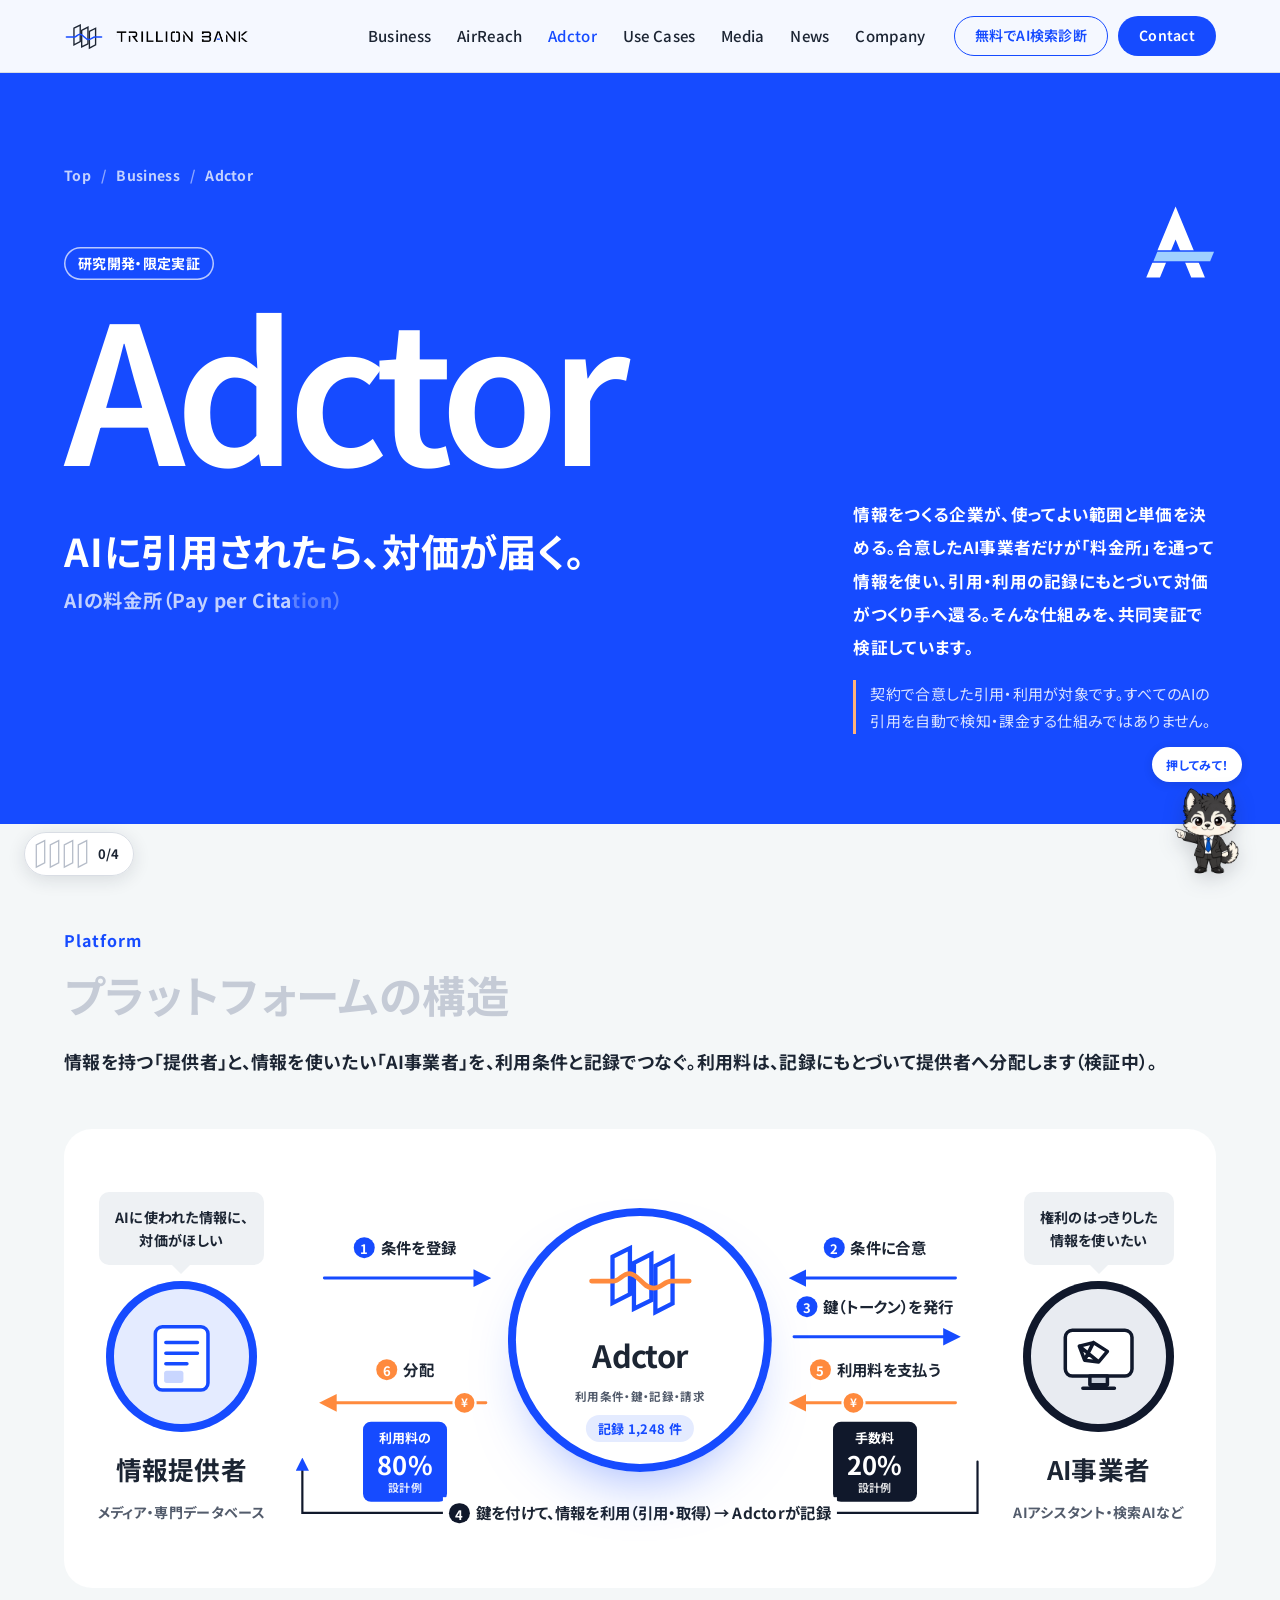
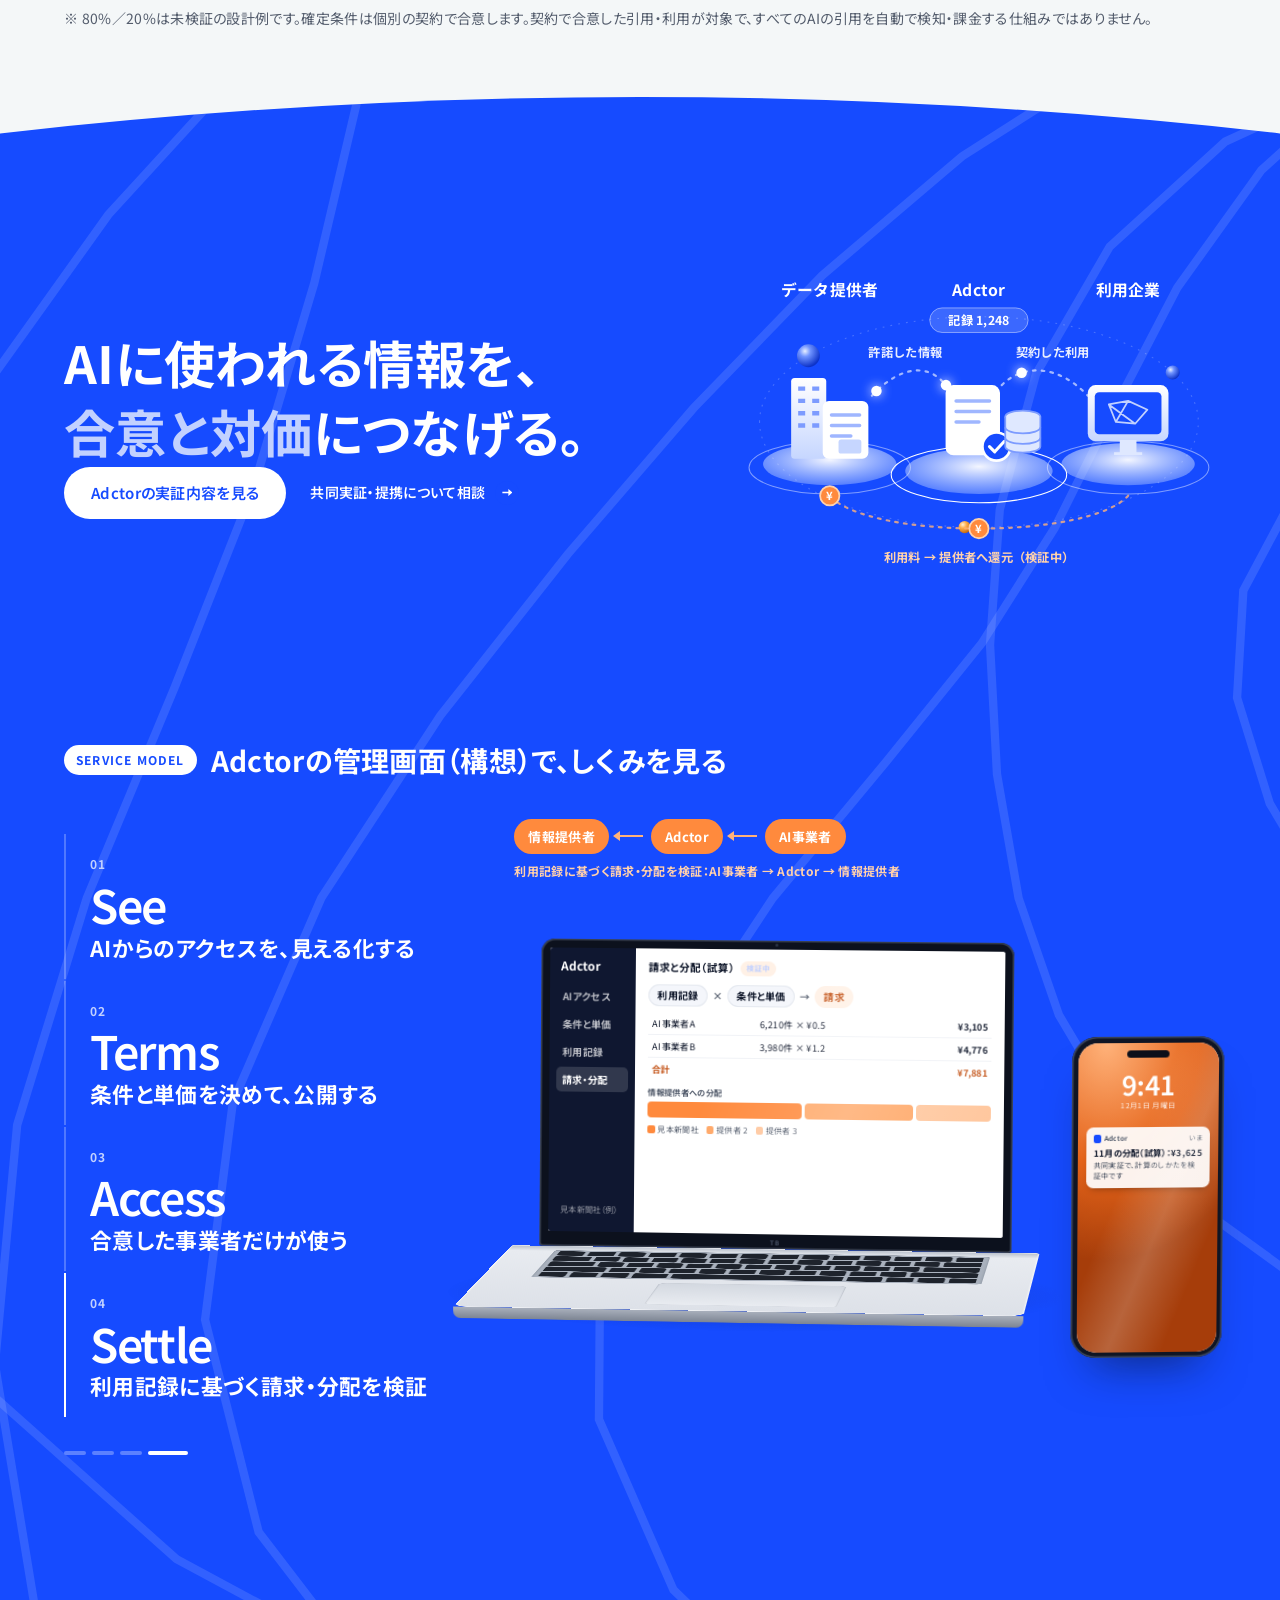
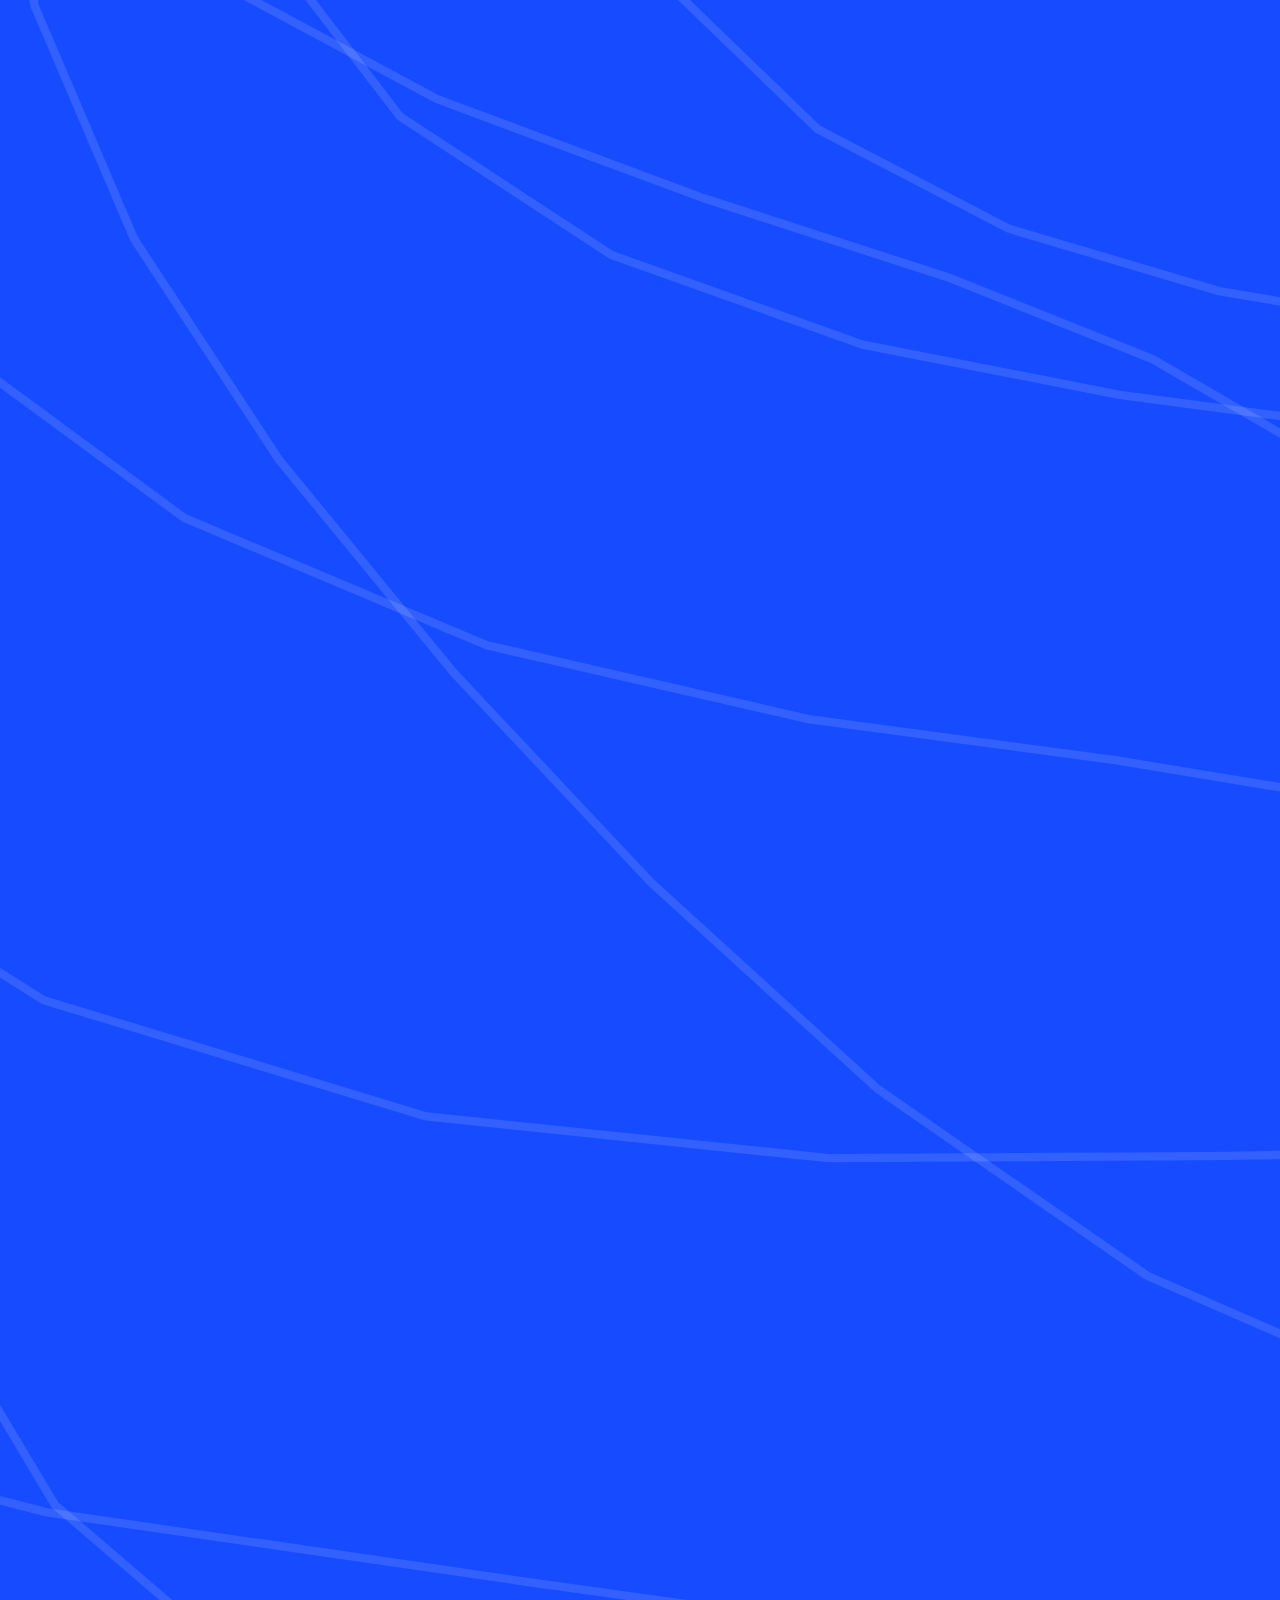
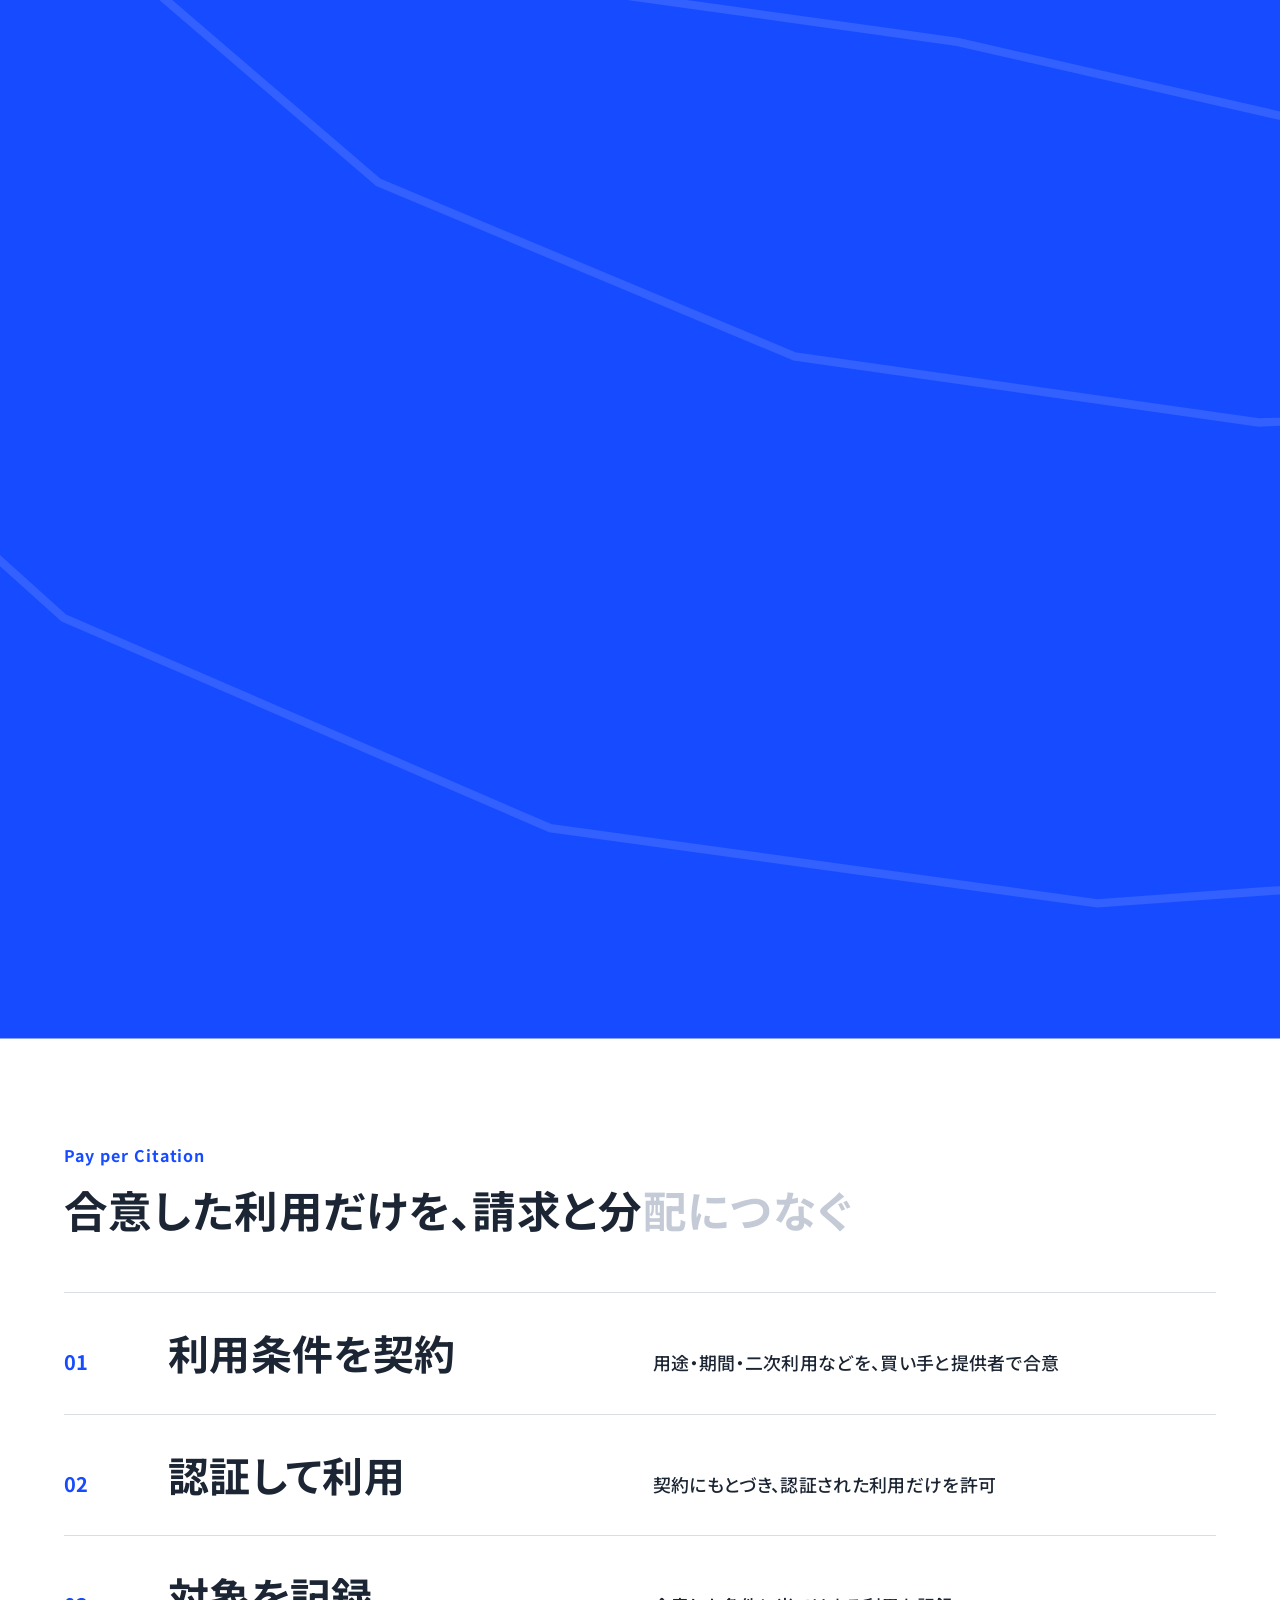
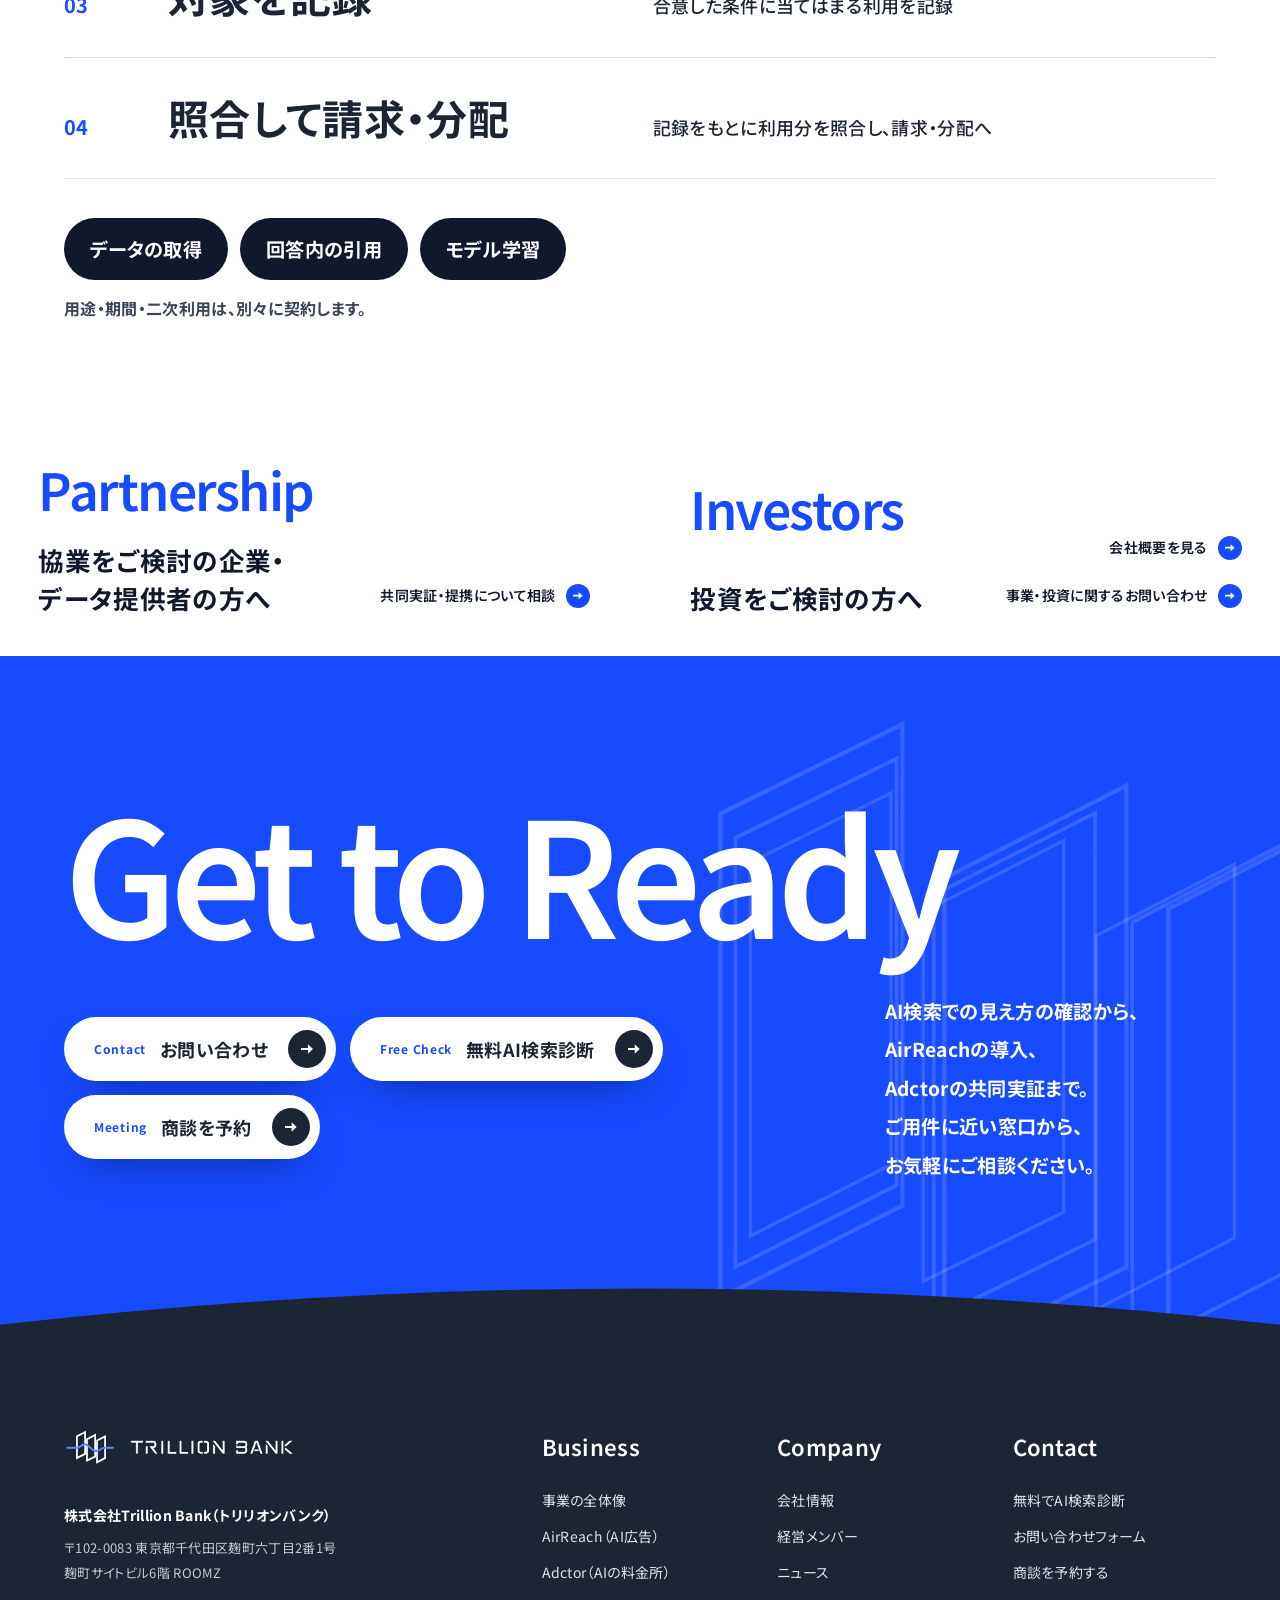
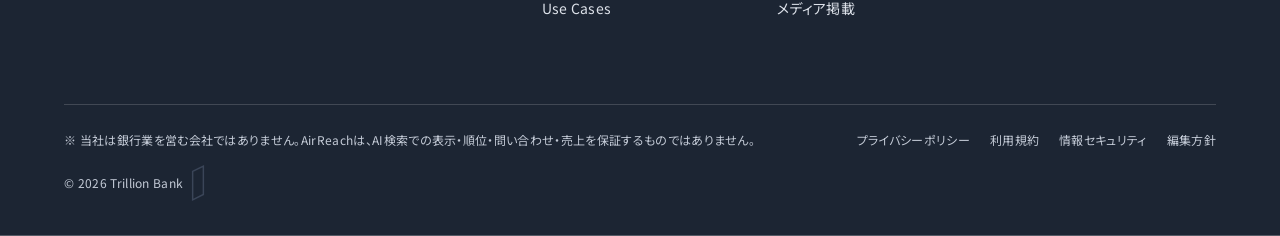
==== commit 09412b3a: "大きな丸いボタンを廃止し、PKSHAの型の横長ボタン（丸がカーソルについてくる・押すと波紋）に Co-Authored-By: Claude Opus 5.5 <noreply@anthropic.c" ====
--- a/adctor.html
+++ b/adctor.html
@@ -381,12 +381,9 @@
     <h2 class="git__title" id="contact-title"><span class="git__en" aria-hidden="true">Get to Ready</span><span class="sr">お問い合わせ</span></h2>
     <div class="git__grid">
       <ul class="git__orbs">
-        <li class="git__o git__o--1"><a class="orb" href="https://trillion-bank.jp/trillionbank/contact/" data-cursor="フォームへ">
-          <span class="orb__en">Contact</span><span class="orb__ja">お問い合わせ</span><span class="orb__sub">まずはお気軽に<br>ご相談ください。</span><i class="orb__go" aria-hidden="true"></i></a></li>
-        <li class="git__o git__o--2"><a class="orb" href="https://trillion-bank.jp/#diagnose" data-cursor="30秒で診断">
-          <span class="orb__en">Free Check</span><span class="orb__ja">無料AI検索診断</span><span class="orb__sub">URLを入れるだけ。<br>約30秒で分かります。</span><i class="orb__go" aria-hidden="true"></i></a></li>
-        <li class="git__o git__o--3"><a class="orb orb--white" href="https://trillion-bank.jp/trillionbank/meeting/" data-cursor="予約する">
-          <span class="orb__en">Meeting</span><span class="orb__ja">商談を予約</span><i class="orb__go" aria-hidden="true"></i></a></li>
+        <li class="git__o git__o--1"><a class="pk" href="https://trillion-bank.jp/trillionbank/contact/" data-cursor="フォームへ"><span class="pk__en">Contact</span><span class="pk__t">お問い合わせ</span><span class="pk__dot" aria-hidden="true"><i></i></span></a></li>
+        <li class="git__o git__o--2"><a class="pk" href="https://trillion-bank.jp/#diagnose" data-cursor="30秒で診断"><span class="pk__en">Free Check</span><span class="pk__t">無料AI検索診断</span><span class="pk__dot" aria-hidden="true"><i></i></span></a></li>
+        <li class="git__o git__o--3"><a class="pk" href="https://trillion-bank.jp/trillionbank/meeting/" data-cursor="予約する"><span class="pk__en">Meeting</span><span class="pk__t">商談を予約</span><span class="pk__dot" aria-hidden="true"><i></i></span></a></li>
       </ul>
       <p class="git__text">AI検索での見え方の確認から、<br>AirReachの導入、<br>Adctorの共同実証まで。<br>ご用件に近い窓口から、<br>お気軽にご相談ください。</p>
     </div>
--- a/site.css
+++ b/site.css
@@ -458,3 +458,146 @@
 .mega__thumb--logo img { height: 56% !important; max-height: none; transition: scale .6s var(--gp-emph); }
 .mega__card:hover .mega__thumb--logo img { scale: 1.08; }
 .mega__thumb--logo img { height: 76px !important; }
+
+/* =========================================================================
+   News：一覧（新着を大きく・年と分類で絞り込み・3列のカード）と、記事のページ
+   ========================================================================= */
+.nl { padding: clamp(56px, 6vw, 96px) var(--gutter) clamp(80px, 8vw, 128px); background: #f2f4f7; }
+.nl--more { background: #fff; }
+.nl__inner { max-width: var(--max); margin: 0 auto; }
+.nl__all { margin-top: 40px; text-align: center; }
+/* 新着（大きなカード。自動で切り替わる） */
+.nfeat { position: relative; max-width: 980px; margin: 0 auto clamp(48px, 5vw, 80px); padding: clamp(20px, 2.6vw, 40px); border-radius: 24px; background: #fff; box-shadow: 0 40px 80px -60px rgba(16, 24, 43, .5); }
+.nfeat__list { display: grid; }
+.nfeat__slide { grid-area: 1 / 1; opacity: 0; visibility: hidden; transition: opacity .6s var(--gp-out), visibility 0s .6s; }
+.nfeat__slide.is-on { opacity: 1; visibility: visible; transition-delay: 0s; }
+.nfeat__slide a { display: grid; grid-template-columns: minmax(0, 1.15fr) minmax(0, 1fr); gap: clamp(20px, 3vw, 48px); align-items: center; color: var(--ink); text-decoration: none; }
+.nfeat__img { display: block; border-radius: 14px; overflow: hidden; aspect-ratio: 16 / 10; }
+.nfeat__img img, .nlc__img img, .ncard__img--photo img { width: 100%; height: 100%; object-fit: cover; transition: scale .8s var(--gp-emph); }
+.nfeat__slide a:hover .nfeat__img img, .nlc a:hover .nlc__img img, .ncard:hover .ncard__img--photo img { scale: 1.05; }
+.nfeat__body { display: grid; gap: 14px; justify-items: start; }
+.nfeat__title { font-size: clamp(20px, 1.9vw, 28px); font-weight: 700; line-height: 1.6; }
+.nfeat__slide a:hover .nfeat__title { color: var(--blue); }
+.nfeat__body time { font-family: var(--font); font-size: 14px; color: var(--muted); }
+.nfeat__nav { display: flex; justify-content: flex-end; gap: 4px; margin-top: 18px; }
+.nfeat__dot { min-width: 44px; min-height: 44px; border: 0; border-radius: 999px; background: none; font: 700 13px var(--font); color: var(--muted); cursor: pointer; }
+.nfeat__dot.is-on { color: var(--blue); }
+.nfeat__dot.is-on span { display: inline-grid; place-items: center; width: 30px; height: 30px; border-radius: 50%; box-shadow: inset 0 0 0 1.5px var(--blue); }
+/* 絞り込み */
+.nfilter { display: grid; gap: 12px; margin-bottom: clamp(28px, 3vw, 44px); }
+.nfilter__row { display: flex; flex-wrap: wrap; gap: 8px; }
+.npill { min-height: 44px; padding: 0 20px; border: 0; border-radius: 999px; background: #fff; box-shadow: inset 0 0 0 1px #d9dde4; color: var(--ink); font: 700 15px var(--font); cursor: pointer; transition: background-color .3s, color .3s, box-shadow .3s; }
+.npill:hover { box-shadow: inset 0 0 0 1.5px var(--blue); color: var(--blue); }
+.npill.is-on { background: var(--blue); color: #fff; box-shadow: none; }
+.nfilter__status { font-size: 14px; font-weight: 700; color: var(--muted); }
+/* 3列のカード */
+.nlist { display: grid; grid-template-columns: repeat(3, minmax(0, 1fr)); gap: clamp(28px, 3vw, 48px) 0; }
+.nlc { padding: 0 clamp(14px, 1.6vw, 26px); border-left: 1px solid #dfe3ea; }
+.nlc:nth-child(3n + 1) { border-left: 0; padding-left: 0; }
+.nlc:nth-child(3n) { padding-right: 0; }
+.nlc[hidden] { display: none; }
+.nlc a { display: grid; gap: 12px; justify-items: start; color: var(--ink); text-decoration: none; }
+.nlc__img { display: block; width: 100%; aspect-ratio: 16 / 10; border-radius: 10px; overflow: hidden; }
+.nlc__tag { display: inline-flex; padding: 3px 12px; border-radius: 999px; box-shadow: inset 0 0 0 1px var(--blue); color: var(--blue); font-size: 13px; font-weight: 700; background: #fff; }
+.nlc__title { font-size: clamp(17px, 1.3vw, 19px); font-weight: 700; line-height: 1.65; transition: color .3s; }
+.nlc a:hover .nlc__title { color: var(--blue); }
+.nlc__date { font-family: var(--font); font-size: 14px; color: var(--muted); }
+@media (max-width: 899px) {
+  .nfeat__slide a { grid-template-columns: minmax(0, 1fr); }
+  .nlist { grid-template-columns: repeat(2, minmax(0, 1fr)); }
+  .nlc, .nlc:nth-child(3n + 1), .nlc:nth-child(3n) { padding: 0 10px; border-left: 0; }
+}
+@media (max-width: 560px) { .nlist { grid-template-columns: minmax(0, 1fr); } .nlc { padding: 0 !important; } }
+/* トップの News の画像 */
+.ncard__img--photo { padding: 0; background: #e9ecf2; }
+.ncard__img--photo::after { content: none; }
+
+/* 記事のページ */
+.page--news .art { padding: clamp(120px, 12vw, 170px) var(--gutter) clamp(64px, 6vw, 96px); background: #fff; }
+.art__inner { max-width: 820px; margin: 0 auto; }
+.art__back a { display: inline-flex; align-items: center; gap: 10px; min-height: 44px; color: var(--ink); font: 700 15px var(--font); text-decoration: none; }
+.art__back i { position: relative; width: 26px; height: 26px; border-radius: 50%; background: var(--blue); }
+.art__back i::before { content: ""; position: absolute; inset: 0; margin: auto; width: 10px; height: 10px; background: #fff; clip-path: polygon(100% 42%, 40% 42%, 40% 12%, 0 50%, 40% 88%, 40% 58%, 100% 58%); }
+.art__title { margin-top: 18px; font-size: clamp(28px, 3.2vw, 44px); font-weight: 700; line-height: 1.5; letter-spacing: .01em; word-break: auto-phrase; }
+.art__meta { display: flex; align-items: center; gap: 14px; margin-top: 18px; font-family: var(--font); font-size: 15px; color: var(--muted); }
+.art .crumbs { margin-top: 18px; }
+.art .crumbs ol { color: var(--muted); font-size: 13px; }
+.art .crumbs a { color: var(--blue); }
+.art .crumbs li + li::before { color: #b5bcc8; }
+.art__cover { margin: 28px 0 0; border-radius: 16px; overflow: hidden; }
+.art__cover img { display: block; width: 100%; height: auto; }
+.art__toc { margin-top: 36px; padding: 22px 26px; border-radius: 14px; background: #f2f4f7; }
+.art__toc p { font-size: 15px; font-weight: 700; color: var(--blue); }
+.art__toc ol { margin-top: 8px; padding-left: 1.4em; list-style: decimal; display: grid; gap: 4px; font-size: 16px; }
+.art__toc a { color: var(--ink); text-underline-offset: 3px; }
+.art__toc a:hover { color: var(--blue); }
+.art__body { margin-top: 40px; font-size: 17px; line-height: 2.05; color: #1f2a3a; }
+.art__body > * + * { margin-top: 1.3em; }
+.art__body h2 { margin-top: 2.4em; padding-bottom: 12px; border-bottom: 1px solid var(--line); font-size: clamp(22px, 2vw, 28px); font-weight: 700; line-height: 1.5; color: var(--ink); scroll-margin-top: 110px; }
+.art__body h3 { margin-top: 1.8em; font-size: 19px; font-weight: 700; color: var(--blue); }
+.art__body ul { padding-left: 1.3em; list-style: disc; display: grid; gap: .3em; }
+.art__body li::marker { color: var(--blue); }
+.art__body a { color: var(--blue); text-underline-offset: 3px; }
+.art__body b { background: linear-gradient(transparent 62%, #dfe7ff 62%); }
+.art__body blockquote { margin-inline: 0; padding: 18px 24px; border-left: 4px solid var(--blue); border-radius: 0 12px 12px 0; background: #f4f7ff; font-weight: 700; }
+.ashare { display: flex; flex-wrap: wrap; align-items: center; justify-content: space-between; gap: 16px; margin-top: 64px; padding: 20px 26px; border-radius: 14px; background: #f2f4f7; }
+.ashare__h { font: 700 20px var(--font); }
+.ashare__btns { display: flex; flex-wrap: wrap; gap: 8px; }
+.ashare__btn { display: inline-flex; align-items: center; min-height: 44px; padding: 0 18px; border: 0; border-radius: 999px; background: #fff; box-shadow: inset 0 0 0 1px #d9dde4; color: var(--ink); font: 700 14px var(--font); text-decoration: none; cursor: pointer; transition: background-color .3s, color .3s; }
+.ashare__btn:hover { background: var(--blue); color: #fff; box-shadow: none; }
+@media (prefers-reduced-motion: reduce) { .nfeat__slide { transition: none; } }
+
+/* =========================================================================
+   ボタン：丸い矢印（四角い矢印をやめる）。カーソルを当てると丸が大きくなり、輪が広がる。
+   押すと、押した場所から波紋が広がり、ボタンが少し沈む
+   ========================================================================= */
+.orb__go { position: relative; display: grid; place-items: center; width: 44px; height: 44px; margin-top: 12px; border-radius: 50%; background: #fff; clip-path: none; transition: scale .45s var(--gp-out), background-color .3s; }
+.orb__go::before { content: ""; position: relative; inset: auto; margin: 0; width: 13px; height: 13px; background: var(--blue); clip-path: polygon(0 42%, 58% 42%, 58% 10%, 100% 50%, 58% 90%, 58% 58%, 0 58%); transition: translate .45s var(--gp-out), background-color .3s; }
+.orb__go::after { content: ""; position: absolute; inset: 0; border-radius: 50%; box-shadow: 0 0 0 1.5px currentColor; opacity: 0; pointer-events: none; }
+.orb--white .orb__go, .price__list .orb__go { background: var(--blue); color: var(--blue); }
+.orb--white .orb__go::before, .price__list .orb__go::before { background: #fff; }
+.orb:hover .orb__go, .orb:focus-visible .orb__go, .pair__card:hover .orb__go, .price__list a:hover .orb__go { translate: 0 0; scale: 1.14; background: #fff; }
+.orb--white:hover .orb__go, .orb--white:focus-visible .orb__go, .price__list a:hover .orb__go { background: var(--blue); }
+.orb:hover .orb__go::before, .pair__card:hover .orb__go::before, .price__list a:hover .orb__go::before { animation: goArrow .6s var(--gp-emph); }
+.orb:hover .orb__go::after, .orb:focus-visible .orb__go::after, .pair__card:hover .orb__go::after, .price__list a:hover .orb__go::after { animation: goRing 1.2s ease-out infinite; }
+@keyframes goArrow { 0% { translate: 0 0; } 45% { translate: 14px 0; opacity: 0; } 46% { translate: -14px 0; opacity: 0; } 100% { translate: 0 0; opacity: 1; } }
+@keyframes goRing { 0% { scale: 1; opacity: .7; } 100% { scale: 1.9; opacity: 0; } }
+.pair__card .orb__go { width: 56px; height: 56px; }
+.orb--sm .orb__go { width: 38px; height: 38px; margin-top: 8px; }
+
+/* 押したときの波紋と沈み込み */
+.rip-host { position: relative; overflow: hidden; isolation: isolate; }
+.rip { position: absolute; z-index: 0; border-radius: 50%; background: currentColor; opacity: .22; pointer-events: none; translate: -50% -50%; scale: 0; animation: rip .65s cubic-bezier(.22, 1, .36, 1) forwards; }
+@keyframes rip { to { scale: 1; opacity: 0; } }
+.rip-host:active { scale: .97; }
+.rip-host { transition: scale .25s var(--gp-out); }
+@media (prefers-reduced-motion: reduce) { .rip { display: none; } .orb__go::before, .orb__go::after { animation: none !important; } .rip-host:active { scale: 1; } }
+.orb:hover .orb__go::before, .orb:focus-visible .orb__go::before, .pair__card:hover .orb__go::before { background: var(--blue); }
+.orb--white:hover .orb__go::before, .orb--white:focus-visible .orb__go::before, .price__list a:hover .orb__go::before { background: #fff; }
+.pair__card--b:hover .orb__go::before { background: #10182b; }
+
+/* =========================================================================
+   ボタン（PKSHA の型）：白い横長のボタン＋右はしの小さな丸い矢印。
+   丸はカーソルの方へ少しついてきて、押すとボタンに波紋が広がる。大きな丸いボタンは廃止
+   ========================================================================= */
+.pk { position: relative; display: inline-flex; align-items: center; gap: 14px; min-height: 58px; padding: 0 10px 0 26px; border-radius: 999px; background: #fff; color: var(--ink); font-size: 16px; font-weight: 700; text-decoration: none; box-shadow: inset 0 0 0 1px rgba(16, 24, 43, .1), 0 14px 30px -20px rgba(16, 24, 43, .45); translate: var(--bx, 0px) var(--by, 0px); transition: translate .45s var(--gp-out), box-shadow .45s var(--gp-out); }
+.pk__en { font-family: var(--font); font-size: 12px; font-weight: 700; letter-spacing: .06em; color: var(--blue); }
+.pk__t { white-space: nowrap; }
+.pk__dot { position: relative; z-index: 1; display: grid; place-items: center; flex: none; width: 38px; height: 38px; margin-left: 6px; border-radius: 50%; background: var(--ink); translate: var(--dx, 0px) var(--dy, 0px); transition: translate .35s var(--gp-out), scale .4s var(--gp-out), background-color .3s; }
+.pk__dot i { width: 12px; height: 12px; background: #fff; clip-path: polygon(0 42%, 58% 42%, 58% 10%, 100% 50%, 58% 90%, 58% 58%, 0 58%); }
+.pk__dot::after { content: ""; position: absolute; inset: 0; border-radius: 50%; box-shadow: 0 0 0 1px var(--ink); opacity: 0; pointer-events: none; }
+.pk:hover, .pk:focus-visible { box-shadow: inset 0 0 0 1px rgba(22, 75, 255, .35), 0 20px 40px -22px rgba(16, 24, 43, .55); }
+.pk:hover .pk__dot, .pk:focus-visible .pk__dot { scale: 1.12; background: var(--blue); }
+.pk:hover .pk__dot::after, .pk:focus-visible .pk__dot::after { box-shadow: 0 0 0 1px var(--blue); animation: goRing 1.2s ease-out infinite; }
+.pk:hover .pk__dot i { animation: goArrow .6s var(--gp-emph); }
+.pk:focus-visible { outline: 3px solid var(--ink); outline-offset: 4px; }
+.pk .rip { background: var(--blue); opacity: .2; }
+/* 置き場所 */
+.git__orbs { gap: 14px; }
+.git__o .pk { min-height: 64px; padding-left: 30px; font-size: 18px; }
+.phero__actions { gap: 14px; }
+.phero--navy .pk, .git .pk { box-shadow: 0 18px 40px -22px rgba(4, 10, 40, .7); }
+.band-link .pk { grid-column: 2; grid-row: 1 / span 2; }
+@media (max-width: 699px) { .band-link .pk { grid-column: 1; grid-row: auto; justify-self: start; } }
+@media (max-width: 899px) { .git__orbs { flex-direction: column; align-items: stretch; } .git__o .pk { width: 100%; justify-content: space-between; } }
+@media (prefers-reduced-motion: reduce) { .pk, .pk__dot { translate: none !important; } .pk__dot::after, .pk__dot i { animation: none !important; } }
